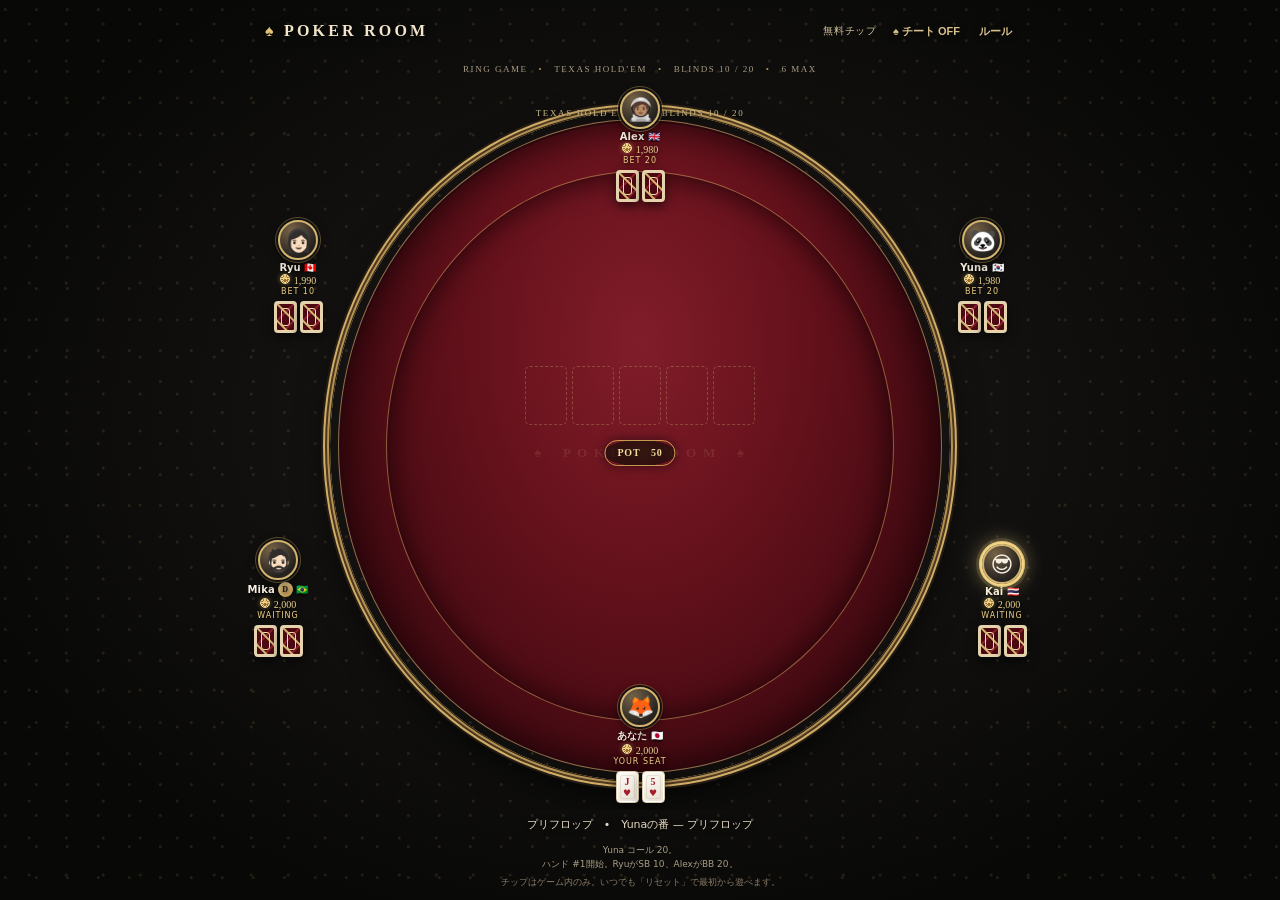
==== poker/index.html @ 641e1cc9 "Fit poker table to both orientations and add fold skip" ====
<!doctype html>
<html lang="ja"><head><meta charset="utf-8"><meta name="viewport" content="width=device-width,initial-scale=1,viewport-fit=cover"><meta name="theme-color" content="#071b14"><title>POKER ROOM — テキサスホールデム</title>
<style> 
:root{color-scheme:dark;--ink:#f5eee3;--muted:#b6a88e;--gold:#d5b46e;--goldlight:#f4dda2;--dark:#080706;--felt:#5c0d17}*{box-sizing:border-box}html,body{margin:0;min-height:100%;background:#090807;color:var(--ink);font-family:system-ui,-apple-system,"Hiragino Kaku Gothic ProN",Meiryo,sans-serif}body{height:100vh;height:100dvh;min-height:0;background:radial-gradient(ellipse at 50% 47%,#211b18 0%,#11100f 43%,#080807 78%);overflow:hidden}body:before{content:"";position:fixed;inset:0;pointer-events:none;opacity:.14;background:radial-gradient(circle at 17% 31%,#c4a568 0 1px,transparent 2px),radial-gradient(circle at 79% 65%,#c4a568 0 1px,transparent 2px),repeating-linear-gradient(135deg,transparent 0 79px,#fff1 80px,transparent 81px 160px);background-size:31px 31px,37px 37px,auto}.app{position:relative;width:100%;max-width:none;height:100vh;height:100dvh;min-height:0;overflow:hidden;margin:0;padding:calc(8px + env(safe-area-inset-top)) 10px calc(8px + env(safe-area-inset-bottom));display:flex;flex-direction:column}.top{height:46px;flex:0 0 46px;display:flex;align-items:center;justify-content:space-between;gap:8px;margin:0 auto 3px;width:min(100%,760px);padding:0 5px}.brand{font:700 16px Georgia,"Times New Roman",serif;letter-spacing:.2em;color:#f1e4c8;text-shadow:0 2px 10px #000}.brand span{color:#e3c477}.top-right{display:flex;align-items:center;gap:13px}.pill{color:#d6c69f;font-size:10px;letter-spacing:.08em;white-space:nowrap}.quiet,.cheat-btn{border:0;background:none;color:#d9c18b;padding:7px 3px;font-size:11px;font-weight:750;cursor:pointer;white-space:nowrap;text-shadow:0 1px 6px #000}.quiet:active,.cheat-btn:active{color:#fff1c8}.lobby{width:min(100%,700px);margin:0 auto 2px;height:23px;display:flex;justify-content:center;align-items:center;gap:11px;white-space:nowrap;color:#a99c82;font:9px Georgia,serif;letter-spacing:.17em}.lobby span+span:before{content:"•";color:#b18d51;margin-right:11px}.table-wrap{position:relative;isolation:isolate;width:min(100%,900px);height:auto;min-height:0;flex:1 1 auto;margin:0 auto;overflow:hidden;background:transparent;border:0;border-radius:0;box-shadow:none}.table-wrap:before,.table-wrap:after{display:none}.felt{position:absolute;z-index:0;left:13%;right:13%;top:4%;bottom:5%;border-radius:50%;background:radial-gradient(ellipse at 50% 34%,#811d2a 0%,#64111b 39%,#470b13 70%,#33070d 100%);border:8px solid transparent;background-clip:padding-box;box-shadow:inset 0 0 0 1px #dfbf7d90,inset 0 0 0 3px #28080c,inset 0 0 44px #140205,0 0 0 1px #271e15,0 0 0 3px #b49254,0 0 0 5px #4d3820,0 0 0 7px #d0ad67,0 0 0 9px #251c13,0 13px 35px #000c}.felt:before{content:"";position:absolute;inset:8%;border-radius:50%;border:1px solid #dfbd6d75;box-shadow:inset 0 0 30px #200308}.felt:after{content:"♠　 P O K E R　R O O M　 ♠";position:absolute;left:50%;top:51%;transform:translate(-50%,-50%);font:700 13px Georgia,serif;letter-spacing:.14em;color:#f0d8971c;white-space:nowrap}.table-label{position:absolute;z-index:1;top:3.4%;left:50%;transform:translateX(-50%);color:#cbb988;font:9px Georgia,serif;letter-spacing:.18em;white-space:nowrap;text-shadow:0 1px 5px #000}.pot{position:absolute;z-index:2;top:51%;left:50%;transform:translate(-50%,-50%);padding:5px 12px;color:#f4da9b;font:700 10px Georgia,serif;letter-spacing:.08em;text-shadow:0 2px 8px #000;background:radial-gradient(ellipse,#291b0dce,#120c08a8 75%,transparent 76%);border:1px solid #c49b4d;border-radius:99px;box-shadow:0 0 12px #0008}.community{position:absolute;z-index:2;top:39%;left:50%;transform:translateX(-50%);display:flex;gap:5px}.card{position:relative;width:42px;height:59px;border-radius:5px;background:linear-gradient(145deg,#fffdf8,#e5ddcf);color:#171513;display:grid;place-content:center;text-align:center;box-shadow:0 4px 11px #0009,inset 0 0 0 1px #fff;font-weight:800;line-height:1;border:1px solid #d7c8a8}.card:after{content:"";position:absolute;inset:3px;border:1px solid #b8ab8a48;border-radius:3px;pointer-events:none}.card .rank{font:800 19px Georgia,serif}.card .suit{font-size:17px;margin-top:2px}.card.red{color:#a31d2c}.card.back{background-color:#640b16;background-image:repeating-linear-gradient(45deg,transparent 0 5px,#d3b66f 6px,#d3b66f 7px,transparent 8px 12px),repeating-linear-gradient(-45deg,#4c0911 0 5px,#8e1d2c 6px,#8e1d2c 7px,#4c0911 8px 12px);border:3px solid #e5d3ad;box-shadow:0 4px 11px #0009}.card.back:after{inset:4px;border-color:#f2dda4}.card.empty{background:#fff0;border:1px dashed #dfc48046;box-shadow:none}.card.empty:after{display:none}.card.future{opacity:.68;filter:saturate(.72);outline:1px dashed #efd48c;outline-offset:1px}.river-preview{position:absolute;z-index:4;top:61%;left:50%;transform:translateX(-50%);max-width:90%;color:#f3d994;font-size:10px;font-weight:800;white-space:nowrap;text-shadow:0 2px 8px #000,0 0 12px #000}.river-preview.hidden{display:none!important}.seats{position:absolute;z-index:3;inset:0;pointer-events:none}.seat{position:absolute;width:116px;min-height:0;padding:0;text-align:center;background:none;border:0;border-radius:0;box-shadow:none;transition:filter .2s;pointer-events:auto}.seat.folded{opacity:.38;filter:grayscale(1)}.seat.winner .avatar{box-shadow:0 0 0 3px #f5d989,0 0 25px #f5d989b5}.player-head{display:flex;flex-direction:column;align-items:center;gap:2px;min-width:0}.avatar{position:relative;flex:0 0 40px;width:40px;height:40px;border-radius:50%;display:grid;place-items:center;border:2px solid #d2b46f;background:radial-gradient(circle at 31% 23%,#766247,#24211e 72%);font-size:22px;box-shadow:0 0 0 2px #111,0 3px 11px #000b;transition:box-shadow .2s}.avatar:after{content:"";position:absolute;inset:-5px;border-radius:50%;border:1px solid #cfaa5b66}.seat.turn .avatar{box-shadow:0 0 0 3px #f1d489,0 0 0 6px #f1d48926,0 0 22px #f1d489a3;animation:glow 1.3s ease-in-out infinite alternate}@keyframes glow{to{filter:brightness(1.23)}}.player-meta{min-width:0;max-width:100%}.seat .name{font-size:10px;font-weight:800;white-space:nowrap;overflow:hidden;text-overflow:ellipsis;color:#f6efdf;text-shadow:0 1px 5px #000;letter-spacing:.01em}.flag{font-size:10px}.seat .stack{font:10px Georgia,serif;color:#ecd391;margin-top:1px;white-space:nowrap;text-shadow:0 1px 5px #000}.stack:before{content:"";display:inline-block;width:8px;height:8px;margin-right:4px;border-radius:50%;vertical-align:0;background:repeating-conic-gradient(#ecd287 0 18deg,#9c6c31 19deg 34deg);border:1px solid #f4df9d;box-shadow:0 0 5px #e3bf6b70}.dealer{display:inline-grid;place-items:center;background:linear-gradient(145deg,#f5dc9e,#b78d44);color:#24190b;border-radius:50%;font:900 8px Georgia,serif;width:15px;height:15px;margin-left:3px;vertical-align:1px;box-shadow:0 1px 4px #000}.seat .state{font-size:8px;color:#edce84;min-height:11px;margin-top:1px;text-align:center;text-shadow:0 1px 5px #000;letter-spacing:.12em}.hole{display:flex;justify-content:center;gap:3px;margin-top:3px}.hole .card{width:23px;height:32px;border-radius:4px}.hole .rank{font-size:10px!important}.hole .suit{font-size:9px!important}.seat[data-seat="0"]{left:50%;bottom:1%;transform:translateX(-50%);width:140px}.seat[data-seat="1"]{left:2%;bottom:19%}.seat[data-seat="2"]{left:2%;top:18%}.seat[data-seat="3"]{left:50%;top:1%;transform:translateX(-50%)}.seat[data-seat="4"]{right:2%;top:18%}.seat[data-seat="5"]{right:2%;bottom:19%}.controls{width:min(100%,620px);flex:0 0 auto;margin:3px auto 0;padding:4px 5px 0;display:flex;flex-direction:column;gap:7px;align-items:stretch;background:transparent;border:0;border-radius:0;box-shadow:none}.status{font-size:11px;color:#e7dbc3;text-align:center;min-height:17px;text-shadow:0 1px 6px #000}.control-actions{display:flex;flex-wrap:nowrap;gap:9px;justify-content:center}.action{border:0;border-radius:999px;padding:11px 16px;font-weight:850;cursor:pointer;min-width:86px;box-shadow:0 4px 12px #0008,inset 0 1px #fff4;transition:filter .15s,transform .15s}.action:hover:not(:disabled){filter:brightness(1.15);transform:translateY(-1px)}.action:disabled{opacity:.4;cursor:default}.fold{background:linear-gradient(#983e42,#5d1e25);color:#fff0e4}.check{background:linear-gradient(#555853,#292c29);color:#f5eee0}.call{background:linear-gradient(#38866c,#15533f);color:#f2f1db}.raise,.next{background:linear-gradient(#f0d28a,#b58a44);color:#21170a}.betrow{display:flex;align-items:center;gap:10px;color:#cabb9f;font-size:10px}.betrow input{flex:1;accent-color:#d2ad68}.betrow strong{color:#f0d28d;min-width:55px;text-align:right}.log{flex:0 0 auto;margin:1px auto 0;width:min(100%,620px);max-height:44px;overflow:auto;padding:2px 10px;text-align:center;background:none;border:0;border-radius:0;font-size:9px;color:#aa9d85;line-height:1.5}.log div+div{border:0;padding:0;margin:0}.help{flex:0 0 auto;color:#8a7d68;font-size:9px;text-align:center;margin:3px 0}.overlay{position:fixed;inset:0;background:#000c;display:none;align-items:center;justify-content:center;padding:20px;z-index:10}.modal{max-width:430px;width:100%;background:radial-gradient(ellipse at top,#33291d,#111211 80%);border:1px solid #967344;border-radius:20px;padding:20px;box-shadow:0 20px 70px #000}.modal h2{margin:0 0 8px;color:#f3d899;font:700 22px Georgia,serif}.modal p{color:#cbbba1;font-size:13px;line-height:1.7}.modal .actions{display:flex;justify-content:flex-end;gap:8px}.toast{color:#dfc786;font-size:10px;text-align:center}.hidden{display:none!important}@media(min-width:651px){.table-wrap{width:min(100%,1000px);height:auto;min-height:0}.felt{left:19%;right:19%;top:4%;bottom:4%}.seat[data-seat="1"]{left:8%;bottom:21%}.seat[data-seat="2"]{left:10%;top:19%}.seat[data-seat="4"]{right:10%;top:19%}.seat[data-seat="5"]{right:8%;bottom:21%}}@media(max-width:650px){.app{padding:calc(6px + env(safe-area-inset-top)) 5px calc(4px + env(safe-area-inset-bottom))}.top{height:39px;flex-basis:39px;margin-bottom:0;padding:0 4px}.brand{font-size:13px;letter-spacing:.13em}.top-right{gap:9px}.pill{font-size:9px;padding:0}.quiet,.cheat-btn{padding:6px 0;font-size:9px}.lobby{height:19px;margin-bottom:0;font-size:8px;gap:6px;letter-spacing:.12em}.lobby span+span:before{margin-right:6px}.table-wrap{height:auto;min-height:0;width:100%}.felt{left:14%;right:14%;top:3%;bottom:3%;border-width:8px}.felt:after{font-size:10px;letter-spacing:.1em}.table-label{top:2.8%;font-size:8px}.community{top:39%;gap:3px}.card{width:36px;height:51px;border-radius:4px}.card .rank{font-size:16px}.card .suit{font-size:14px}.pot{top:51%;padding:4px 9px;font-size:9px}.river-preview{top:59%;max-width:94%;font-size:9px}.seat{width:89px}.avatar{width:34px;height:34px;flex-basis:34px;font-size:19px}.avatar:after{inset:-4px}.seat .name{font-size:8px}.seat .stack{font-size:9px}.seat .state{font-size:7px;min-height:9px}.hole{gap:2px;margin-top:2px}.hole .card{width:19px;height:27px}.hole .rank{font-size:9px!important}.hole .suit{font-size:8px!important}.seat[data-seat="0"]{width:125px;bottom:1%}.seat[data-seat="1"]{left:1%;bottom:19%}.seat[data-seat="2"]{left:1%;top:18%}.seat[data-seat="3"]{top:1%}.seat[data-seat="4"]{right:1%;top:18%}.seat[data-seat="5"]{right:1%;bottom:19%}.controls{width:100%;padding:2px 6px 0;gap:5px}.status{font-size:10px;min-height:15px}.control-actions{gap:7px}.action{min-width:0;flex:1;padding:10px 7px;font-size:10px}.betrow{font-size:9px}.log{max-height:34px;font-size:8px}.help{font-size:8px}}@media(orientation:landscape) and (max-height:500px){.app{padding:calc(3px + env(safe-area-inset-top)) 9px calc(3px + env(safe-area-inset-bottom))}.top{height:30px;flex-basis:30px;margin:0 auto}.brand{font-size:12px}.lobby{height:15px;flex:0 0 15px;font-size:7px;margin:0}.table-wrap{width:min(100%,1050px);min-height:0}.felt{left:12%;right:12%;top:9%;bottom:9%}.felt:after{font-size:11px}.table-label{top:1.7%;font-size:7px}.community{top:34%;gap:3px}.card{width:31px;height:44px}.card .rank{font-size:14px}.card .suit{font-size:12px}.pot{top:49%;font-size:8px;padding:3px 7px}.river-preview{top:64%;font-size:8px}.seat{width:74px}.player-head{gap:1px}.avatar{width:25px;height:25px;flex-basis:25px;font-size:14px}.avatar:after{inset:-3px}.seat .name{font-size:7px}.seat .stack{font-size:7px}.seat .state{font-size:6px;min-height:7px}.hole{gap:1px;margin-top:1px}.hole .card{width:15px;height:21px}.hole .rank{font-size:7px!important}.hole .suit{font-size:6px!important}.seat[data-seat="0"]{width:94px;bottom:0}.seat[data-seat="1"]{left:1%;bottom:10%}.seat[data-seat="2"]{left:13%;top:0}.seat[data-seat="3"]{top:0}.seat[data-seat="4"]{right:13%;top:0}.seat[data-seat="5"]{right:1%;bottom:10%}.controls{width:min(100%,730px);margin:0 auto;padding:1px 4px 0;gap:3px}.status{font-size:8px;min-height:10px}.control-actions{gap:5px}.action{padding:6px 14px;min-width:76px;font-size:9px}.betrow{font-size:8px}.log{max-height:21px;font-size:7px;line-height:1.15}.help{display:none}}</style></head>
<body><main class="app">
<header class="top"><div class="brand"><span>♠</span> POKER ROOM</div><div class="top-right"><span class="pill">無料チップ</span><button class="cheat-btn" id="cheatToggle">♠ チート OFF</button><button class="quiet" id="rulesBtn">ルール</button></div></header>
<div class="lobby"><span>RING GAME</span><span>TEXAS HOLD’EM</span><span>BLINDS 10 / 20</span><span>6 MAX</span></div>
<section class="table-wrap"><div class="felt"></div><div class="table-label">TEXAS HOLD'EM　 •　 BLINDS 10 / 20</div><div class="pot" id="pot">POT　0</div><div class="community" id="community"></div><div class="river-preview hidden" id="riverPreview"></div><div class="seats" id="seats"></div></section>
<section class="controls"><div><div class="status" id="status">ハンドを始める準備ができています。</div><div class="toast" id="hint"></div></div><div class="control-actions" id="actions"></div><div class="betrow" id="betrow"><label for="raiseRange">レイズ額</label><input id="raiseRange" type="range" min="40" max="500" step="10" value="60"><strong id="raiseAmount">60</strong></div></section>
<section class="log" id="log" aria-live="polite"></section><p class="help">チップはゲーム内のみ。いつでも「リセット」で最初から遊べます。</p>
</main>
<div class="overlay" id="overlay"><section class="modal"><h2>テキサスホールデム</h2><p>各プレイヤーに配られる2枚の手札と、全員が使える5枚のコミュニティカードを組み合わせ、最も強い5枚の役を作ります。プリフロップ・フロップ・ターン・リバーの順に進み、各ラウンドでフォールド、チェック、コール、レイズを選びます。役の強さはロイヤルフラッシュからハイカードまで。チップはゲーム内だけで、実際のお金は使いません。</p><div class="actions"><button class="action next" id="closeRules">閉じる</button></div></section></div>
<script>
const SUITS=['♠','♥','♦','♣'],RANKS=['','2','3','4','5','6','7','8','9','10','J','Q','K','A'];
const names=['あなた','Mika','Ryu','Alex','Yuna','Kai'];
const SMALL=10,BIG=20,START=2000;
let players=[],dealer=0,deck=[],board=[],pot=0,street='idle',currentBet=0,lastRaise=BIG,actor=-1,handNo=0,handOver=true,logs=[],timer=null;
const $=s=>document.querySelector(s);
let cheatMode=false,skipAvailable=false,fullBoard=[],riverResult='';
function newPlayer(i){return {i,name:names[i],stack:START,hole:[],folded:false,allIn:false,acted:false,street:0,committed:0,bet:0};}
function card(rank,suit){return {rank,suit}}
function ctext(c){return `${RANKS[c.rank]}${c.suit}`}
function makeCard(c,back=false,empty=false,future=false){const d=document.createElement('div');d.className='card'+(back?' back':'')+(empty?' empty':'')+(future?' future':'')+(!back&&!empty&&(c.suit==='♥'||c.suit==='♦')?' red':'');if(!back&&!empty)d.innerHTML=`<span class="rank">${RANKS[c.rank]}</span><span class="suit">${c.suit}</span>`;return d}
function shuffle(a){for(let i=a.length-1;i>0;i--){const j=Math.floor(Math.random()*(i+1));[a[i],a[j]]=[a[j],a[i]]}return a}
function log(s){logs.unshift(s);logs=logs.slice(0,8);$('#log').innerHTML=logs.map(x=>`<div>${x}</div>`).join('')}
function totalPot(){return players.reduce((n,p)=>n+p.committed,0)}
function nextSeat(from,predicate){for(let k=1;k<=players.length;k++){const i=(from+k)%players.length;if(predicate(players[i]))return i}return -1}
function commit(p,amount){const n=Math.max(0,Math.min(amount,p.stack));p.stack-=n;p.street+=n;p.committed+=n;p.bet=n;p.allIn=p.stack===0;pot=totalPot();return n}
function startHand(){clearTimeout(timer);if(!players.length)players=names.map((_,i)=>newPlayer(i));for(const p of players)if(p.stack<=0){p.stack=START;log(`${p.name}にプレイチップを補充しました。`)}handNo++;dealer=(dealer+1)%players.length;board=[];fullBoard=[];riverResult='';pot=0;street='preflop';handOver=false;skipAvailable=false;currentBet=BIG;lastRaise=BIG;deck=shuffle(SUITS.flatMap(s=>Array.from({length:13},(_,j)=>card(j+2,s))));players.forEach(p=>{p.hole=[deck.pop(),deck.pop()];p.folded=false;p.allIn=false;p.acted=false;p.street=0;p.committed=0;p.bet=0;p.winner=false});fullBoard=Array.from({length:5},()=>deck.pop());const sb=(dealer+1)%6,bb=(dealer+2)%6;commit(players[sb],SMALL);commit(players[bb],BIG);actor=nextSeat(bb,p=>!p.folded&&!p.allIn);log(`ハンド #${handNo}開始。${players[sb].name}がSB ${SMALL}、${players[bb].name}がBB ${BIG}。`);setStatus('プリフロップ');render();runBots()}
function setStatus(extra=''){const phase={preflop:'プリフロップ',flop:'フロップ',turn:'ターン',river:'リバー',showdown:'ショーダウン',idle:'待機'}[street]||street;$('#status').textContent=skipAvailable?'フォールドしました。次のハンドへ進めます。':handOver?extra||'次のハンドを始められます。':`${phase}　•　${actor===0?'あなたの番':players[actor]?.name+'の番'}${extra?' — '+extra:''}`;}
function live(){return players.filter(p=>!p.folded)}
function eligible(){return players.filter(p=>!p.folded&&!p.allIn)}
function needCall(p){return Math.max(0,currentBet-p.street)}
function canRaise(p){return !p.allIn&&p.stack>needCall(p)&&eligible().length>1}
function render(){pot=totalPot();$('#pot').textContent=`POT　${pot}`;const com=$('#community');com.innerHTML='';const visibleBoard=cheatMode?fullBoard:board;for(let i=0;i<5;i++)com.append(visibleBoard[i]?makeCard(visibleBoard[i],false,false,cheatMode&&i>=board.length):makeCard(null,false,true));const host=$('#seats');host.innerHTML='';players.forEach((p,i)=>{const el=document.createElement('div');el.className='seat'+(p.folded?' folded':'')+(actor===i&&!handOver?' turn':'')+(p.winner?' winner':'');el.dataset.seat=i;const avatars=['🦊','🧔🏻','👩🏻','🧑🏽‍🚀','🐼','😎'],flags=['🇯🇵','🇧🇷','🇨🇦','🇬🇧','🇰🇷','🇹🇭'];let name=p.name+(i===dealer?'<span class="dealer">D</span>':'');el.innerHTML=`<div class="player-head"><div class="avatar">${avatars[i]}</div><div class="player-meta"><div class="name">${name} <span class="flag">${flags[i]}</span></div><div class="stack">${p.stack.toLocaleString()}</div></div></div><div class="state">${p.folded?'FOLD':p.allIn?'ALL-IN':p.bet?`BET ${p.bet}`:p.i===0?'YOUR SEAT':'WAITING'}</div><div class="hole"></div>`;const h=el.querySelector('.hole');if(i===0||handOver||cheatMode){p.hole.forEach(c=>h.append(makeCard(c)))}else if(!p.folded){h.append(makeCard(null,true),makeCard(null,true))}host.append(el)});renderControls();renderCheatPreview();$('#cheatToggle').textContent=cheatMode?'♠ チート ON':'♠ チート OFF';$('#hint').textContent=handOver?'':actor===0?`コール額 ${needCall(players[0])} • ポット ${pot}`:''}
function renderControls(){const root=$('#actions');root.innerHTML='';$('#betrow').classList.toggle('hidden',handOver||skipAvailable||actor!==0||!canRaise(players[0]));if(skipAvailable){button(root,'次のハンドへ','next',startHand);return}if(handOver){button(root,'次のハンド','next',startHand);button(root,'リセット','quiet',resetGame);return}if(actor!==0)return;const p=players[0],call=needCall(p);button(root,'フォールド','fold',()=>act(0,'fold'));if(call===0)button(root,'チェック','check',()=>act(0,'call'));else button(root,`コール ${Math.min(call,p.stack)}`,'call',()=>act(0,'call'));if(canRaise(p)){syncRaise();button(root,`${currentBet===0?'ベット':'レイズ'} ${raiseTo()}`,'raise',()=>act(0,'raise',raiseTo()))}}
function button(root,text,cls,fn){const b=document.createElement('button');b.className='action '+cls;b.textContent=text;b.onclick=fn;root.append(b)}
function raiseTo(){return Number($('#raiseRange').value)}
function syncRaise(){const p=players[0],min=currentBet+lastRaise,max=p.street+p.stack;const r=$('#raiseRange');r.min=Math.min(min,max);r.max=Math.max(min,max);r.step=10;let v=Number(r.value);if(v<Number(r.min)||v>Number(r.max))v=Math.min(max,Math.max(Number(r.min),min));r.value=v;$('#raiseAmount').textContent=v;const b=$('#actions').querySelector('.raise');if(b)b.textContent=`${currentBet===0?'ベット':'レイズ'} ${v}`}
$('#raiseRange').addEventListener('input',()=>{syncRaise();const b=$('#actions').querySelector('.raise');if(b)b.textContent=`${currentBet===0?'ベット':'レイズ'} ${raiseTo()}`});
function act(i,type,to=0){if(handOver||actor!==i)return;const p=players[i];if(type==='fold'){p.folded=true;p.acted=true;log(`${p.name} フォールド。`);if(i===0&&live().length>1){skipAvailable=true;actor=-1;setStatus();render();return}}else if(type==='call'){const amount=commit(p,needCall(p));p.acted=true;log(amount?`${p.name} コール ${amount}。`:`${p.name} チェック。`)}else if(type==='raise'){const target=Math.max(currentBet+lastRaise,Math.min(to,p.street+p.stack));const amount=commit(p,target-p.street);const newBet=p.street;if(newBet>currentBet){lastRaise=newBet-currentBet;currentBet=newBet;players.forEach(q=>{if(q!==p&&!q.folded&&!q.allIn)q.acted=false})}p.acted=true;log(`${p.name} ${currentBet===amount?'ベット':'レイズ'} ${newBet}。`)}if(live().length===1){awardFold();return}if(roundComplete()){advanceStreet();return}actor=nextSeat(i,q=>!q.folded&&!q.allIn&&(!q.acted||q.street<currentBet));render();runBots()}
function roundComplete(){const e=eligible();return e.length===0||e.every(p=>p.acted&&p.street===currentBet)}
function advanceStreet(){if(live().length===1){awardFold();return}if(eligible().length<=1){runout();return}players.forEach(p=>{p.street=0;p.bet=0;p.acted=p.folded||p.allIn});currentBet=0;lastRaise=BIG;if(street==='preflop'){board.push(...fullBoard.slice(0,3));street='flop'}else if(street==='flop'){board.push(fullBoard[3]);street='turn'}else if(street==='turn'){board.push(fullBoard[4]);street='river'}else{showdown();return}actor=nextSeat(dealer,p=>!p.folded&&!p.allIn);log(`${{flop:'フロップ',turn:'ターン',river:'リバー'}[street]}。`);render();runBots()}
function runout(){while(board.length<5){if(board.length===0){board.push(...fullBoard.slice(0,3));street='flop'}else if(board.length<5){board.push(fullBoard[board.length]);street=board.length===4?'turn':'river'}}showdown()}
function runBots(){clearTimeout(timer);if(handOver||skipAvailable)return;if(actor===0){render();return}timer=setTimeout(()=>{if(handOver||actor===0)return;const p=players[actor],call=needCall(p);if(call===0){const strength=botStrength(p);if(strength>0.75&&Math.random()<0.34&&canRaise(p)){const target=Math.min(p.street+p.stack,currentBet+Math.max(lastRaise,Math.round(pot*.45/10)*10));act(p.i,'raise',target)}else act(p.i,'call')}else{const strength=botStrength(p),price=call/Math.max(1,pot+call);if(call<=BIG*2||strength>Math.min(.8,.35+price*1.1)||p.stack<=call)act(p.i,'call');else if(Math.random()<.12)act(p.i,'call');else act(p.i,'fold')}},450+Math.random()*550)}
function botStrength(p){if(board.length>=3){const e=evalBest([...p.hole,...board]);return Math.min(.98,.25+e.cat*.085+Math.random()*.24)}const a=p.hole[0].rank,b=p.hole[1].rank,hi=Math.max(a,b),lo=Math.min(a,b),su=p.hole[0].suit===p.hole[1].suit;return Math.min(.9,(hi-2)*.045+(lo-2)*.02+(a===b?.32:0)+(su?.08:0)+(hi-lo<=2?.06:0)+Math.random()*.22)}
function awardFold(){const winner=live()[0];winner.stack+=totalPot();winner.winner=true;riverResult=`決着：${winner.name}（フォールド勝ち）`;log(`${winner.name} が ${totalPot()} チップ獲得（全員フォールド）。`);finish(`${winner.name} がポットを獲得。`)}
function evalFive(cards){const vals=cards.map(c=>c.rank).sort((a,b)=>b-a),counts={};vals.forEach(v=>counts[v]=(counts[v]||0)+1);const groups=Object.entries(counts).map(([r,n])=>[Number(r),n]).sort((a,b)=>b[1]-a[1]||b[0]-a[0]);const flush=cards.every(c=>c.suit===cards[0].suit);const uniq=[...new Set(vals)];let straight=0;if(uniq.length===5){if(uniq[0]-uniq[4]===4)straight=uniq[0];else if(uniq.join(',')==='14,5,4,3,2')straight=5}if(flush&&straight)return [8,straight];if(groups[0][1]===4)return [7,groups[0][0],groups[1][0]];if(groups[0][1]===3&&groups[1][1]===2)return [6,groups[0][0],groups[1][0]];if(flush)return [5,...vals];if(straight)return [4,straight];if(groups[0][1]===3)return [3,groups[0][0],...groups.slice(1).map(x=>x[0])];if(groups[0][1]===2&&groups[1][1]===2)return [2,Math.max(groups[0][0],groups[1][0]),Math.min(groups[0][0],groups[1][0]),groups[2][0]];if(groups[0][1]===2)return [1,groups[0][0],...groups.slice(1).map(x=>x[0]).sort((a,b)=>b-a)];return [0,...vals]}
function cmp(a,b){for(let i=0;i<Math.max(a.length,b.length);i++){const d=(a[i]||0)-(b[i]||0);if(d)return d}return 0}
function evalBest(cards){let best=null;for(let a=0;a<cards.length-4;a++)for(let b=a+1;b<cards.length-3;b++)for(let c=b+1;c<cards.length-2;c++)for(let d=c+1;d<cards.length-1;d++)for(let e=d+1;e<cards.length;e++){const s=evalFive([cards[a],cards[b],cards[c],cards[d],cards[e]]);if(!best||cmp(s,best)>0)best=s}return {score:best,cat:best?.[0]||0}}
const handNames=['ハイカード','ワンペア','ツーペア','スリーカード','ストレート','フラッシュ','フルハウス','フォーカード','ストレートフラッシュ'];
function distribute(amount,winners){const share=Math.floor(amount/winners.length),rem=amount%winners.length;winners.forEach((p,i)=>p.stack+=share+(i<rem?1:0))}
function showdown(){street='showdown';const contenders=live();const levels=[...new Set(players.map(p=>p.committed).filter(x=>x>0))].sort((a,b)=>a-b);let prev=0,result=[];for(const level of levels){const contributors=players.filter(p=>p.committed>=level),potPart=(level-prev)*contributors.length;prev=level;const eligibleW=contenders.filter(p=>p.committed>=level);if(!eligibleW.length)continue;const ranked=eligibleW.map(p=>({p,e:evalBest([...p.hole,...board])})).sort((a,b)=>cmp(b.e.score,a.e.score));const winners=ranked.filter(x=>cmp(x.e.score,ranked[0].e.score)===0).map(x=>x.p);distribute(potPart,winners);winners.forEach(p=>p.winner=true);if(!riverResult)riverResult=`勝者 ${winners.map(p=>p.name).join(' / ')}｜${handNames[ranked[0].e.cat]}`;result.push(`${winners.map(p=>p.name).join(' / ')} ${potPart}（${handNames[ranked[0].e.cat]}）`)}log(`ショーダウン：${result.join('、')}`);finish(result.join('　•　'))}
function finish(message){handOver=true;actor=-1;players.forEach(p=>{p.street=0;p.bet=0;p.committed=0});pot=0;setStatus(message);render()}
function resetGame(){clearTimeout(timer);players=names.map((_,i)=>newPlayer(i));dealer=0;handNo=0;board=[];pot=0;street='idle';actor=-1;handOver=true;logs=[];$('#log').innerHTML='';setStatus('ハンドを始める準備ができています。');startHand()}
function renderCheatPreview(){const el=$('#riverPreview');el.classList.toggle('hidden',!cheatMode);if(!cheatMode)return;if(handOver&&riverResult){el.textContent=`リバー結果　${riverResult}`;return}const active=live();if(!active.length||fullBoard.length!==5){el.textContent='';return}const ranked=active.map(p=>({p,e:evalBest([...p.hole,...fullBoard])})).sort((a,b)=>cmp(b.e.score,a.e.score));const top=ranked.filter(x=>cmp(x.e.score,ranked[0].e.score)===0);el.textContent=`リバー予測　${top.map(x=>x.p.name).join(' / ')}｜${handNames[ranked[0].e.cat]}`}
$('#cheatToggle').onclick=()=>{cheatMode=!cheatMode;render()};
$('#rulesBtn').onclick=()=>$('#overlay').style.display='flex';$('#closeRules').onclick=()=>$('#overlay').style.display='none';$('#overlay').onclick=e=>{if(e.target.id==='overlay')$('#overlay').style.display='none'};
resetGame();
</script></body></html>
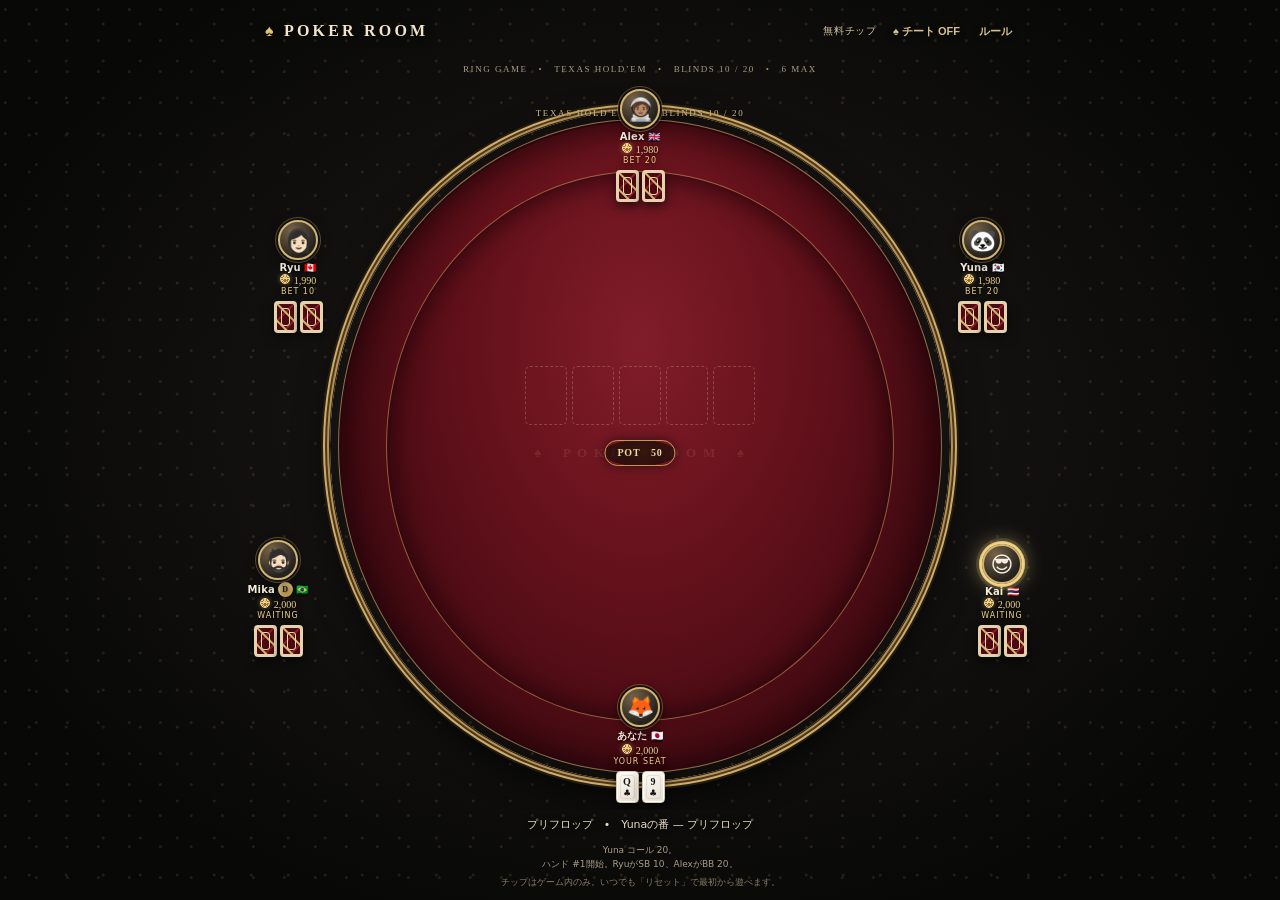
==== commit c56e9843: "Add watch or skip choice after folding" ====
--- a/poker/index.html
+++ b/poker/index.html
@@ -1,7 +1,7 @@
 <!doctype html>
 <html lang="ja"><head><meta charset="utf-8"><meta name="viewport" content="width=device-width,initial-scale=1,viewport-fit=cover"><meta name="theme-color" content="#071b14"><title>POKER ROOM — テキサスホールデム</title>
 <style> 
-:root{color-scheme:dark;--ink:#f5eee3;--muted:#b6a88e;--gold:#d5b46e;--goldlight:#f4dda2;--dark:#080706;--felt:#5c0d17}*{box-sizing:border-box}html,body{margin:0;min-height:100%;background:#090807;color:var(--ink);font-family:system-ui,-apple-system,"Hiragino Kaku Gothic ProN",Meiryo,sans-serif}body{height:100vh;height:100dvh;min-height:0;background:radial-gradient(ellipse at 50% 47%,#211b18 0%,#11100f 43%,#080807 78%);overflow:hidden}body:before{content:"";position:fixed;inset:0;pointer-events:none;opacity:.14;background:radial-gradient(circle at 17% 31%,#c4a568 0 1px,transparent 2px),radial-gradient(circle at 79% 65%,#c4a568 0 1px,transparent 2px),repeating-linear-gradient(135deg,transparent 0 79px,#fff1 80px,transparent 81px 160px);background-size:31px 31px,37px 37px,auto}.app{position:relative;width:100%;max-width:none;height:100vh;height:100dvh;min-height:0;overflow:hidden;margin:0;padding:calc(8px + env(safe-area-inset-top)) 10px calc(8px + env(safe-area-inset-bottom));display:flex;flex-direction:column}.top{height:46px;flex:0 0 46px;display:flex;align-items:center;justify-content:space-between;gap:8px;margin:0 auto 3px;width:min(100%,760px);padding:0 5px}.brand{font:700 16px Georgia,"Times New Roman",serif;letter-spacing:.2em;color:#f1e4c8;text-shadow:0 2px 10px #000}.brand span{color:#e3c477}.top-right{display:flex;align-items:center;gap:13px}.pill{color:#d6c69f;font-size:10px;letter-spacing:.08em;white-space:nowrap}.quiet,.cheat-btn{border:0;background:none;color:#d9c18b;padding:7px 3px;font-size:11px;font-weight:750;cursor:pointer;white-space:nowrap;text-shadow:0 1px 6px #000}.quiet:active,.cheat-btn:active{color:#fff1c8}.lobby{width:min(100%,700px);margin:0 auto 2px;height:23px;display:flex;justify-content:center;align-items:center;gap:11px;white-space:nowrap;color:#a99c82;font:9px Georgia,serif;letter-spacing:.17em}.lobby span+span:before{content:"•";color:#b18d51;margin-right:11px}.table-wrap{position:relative;isolation:isolate;width:min(100%,900px);height:auto;min-height:0;flex:1 1 auto;margin:0 auto;overflow:hidden;background:transparent;border:0;border-radius:0;box-shadow:none}.table-wrap:before,.table-wrap:after{display:none}.felt{position:absolute;z-index:0;left:13%;right:13%;top:4%;bottom:5%;border-radius:50%;background:radial-gradient(ellipse at 50% 34%,#811d2a 0%,#64111b 39%,#470b13 70%,#33070d 100%);border:8px solid transparent;background-clip:padding-box;box-shadow:inset 0 0 0 1px #dfbf7d90,inset 0 0 0 3px #28080c,inset 0 0 44px #140205,0 0 0 1px #271e15,0 0 0 3px #b49254,0 0 0 5px #4d3820,0 0 0 7px #d0ad67,0 0 0 9px #251c13,0 13px 35px #000c}.felt:before{content:"";position:absolute;inset:8%;border-radius:50%;border:1px solid #dfbd6d75;box-shadow:inset 0 0 30px #200308}.felt:after{content:"♠　 P O K E R　R O O M　 ♠";position:absolute;left:50%;top:51%;transform:translate(-50%,-50%);font:700 13px Georgia,serif;letter-spacing:.14em;color:#f0d8971c;white-space:nowrap}.table-label{position:absolute;z-index:1;top:3.4%;left:50%;transform:translateX(-50%);color:#cbb988;font:9px Georgia,serif;letter-spacing:.18em;white-space:nowrap;text-shadow:0 1px 5px #000}.pot{position:absolute;z-index:2;top:51%;left:50%;transform:translate(-50%,-50%);padding:5px 12px;color:#f4da9b;font:700 10px Georgia,serif;letter-spacing:.08em;text-shadow:0 2px 8px #000;background:radial-gradient(ellipse,#291b0dce,#120c08a8 75%,transparent 76%);border:1px solid #c49b4d;border-radius:99px;box-shadow:0 0 12px #0008}.community{position:absolute;z-index:2;top:39%;left:50%;transform:translateX(-50%);display:flex;gap:5px}.card{position:relative;width:42px;height:59px;border-radius:5px;background:linear-gradient(145deg,#fffdf8,#e5ddcf);color:#171513;display:grid;place-content:center;text-align:center;box-shadow:0 4px 11px #0009,inset 0 0 0 1px #fff;font-weight:800;line-height:1;border:1px solid #d7c8a8}.card:after{content:"";position:absolute;inset:3px;border:1px solid #b8ab8a48;border-radius:3px;pointer-events:none}.card .rank{font:800 19px Georgia,serif}.card .suit{font-size:17px;margin-top:2px}.card.red{color:#a31d2c}.card.back{background-color:#640b16;background-image:repeating-linear-gradient(45deg,transparent 0 5px,#d3b66f 6px,#d3b66f 7px,transparent 8px 12px),repeating-linear-gradient(-45deg,#4c0911 0 5px,#8e1d2c 6px,#8e1d2c 7px,#4c0911 8px 12px);border:3px solid #e5d3ad;box-shadow:0 4px 11px #0009}.card.back:after{inset:4px;border-color:#f2dda4}.card.empty{background:#fff0;border:1px dashed #dfc48046;box-shadow:none}.card.empty:after{display:none}.card.future{opacity:.68;filter:saturate(.72);outline:1px dashed #efd48c;outline-offset:1px}.river-preview{position:absolute;z-index:4;top:61%;left:50%;transform:translateX(-50%);max-width:90%;color:#f3d994;font-size:10px;font-weight:800;white-space:nowrap;text-shadow:0 2px 8px #000,0 0 12px #000}.river-preview.hidden{display:none!important}.seats{position:absolute;z-index:3;inset:0;pointer-events:none}.seat{position:absolute;width:116px;min-height:0;padding:0;text-align:center;background:none;border:0;border-radius:0;box-shadow:none;transition:filter .2s;pointer-events:auto}.seat.folded{opacity:.38;filter:grayscale(1)}.seat.winner .avatar{box-shadow:0 0 0 3px #f5d989,0 0 25px #f5d989b5}.player-head{display:flex;flex-direction:column;align-items:center;gap:2px;min-width:0}.avatar{position:relative;flex:0 0 40px;width:40px;height:40px;border-radius:50%;display:grid;place-items:center;border:2px solid #d2b46f;background:radial-gradient(circle at 31% 23%,#766247,#24211e 72%);font-size:22px;box-shadow:0 0 0 2px #111,0 3px 11px #000b;transition:box-shadow .2s}.avatar:after{content:"";position:absolute;inset:-5px;border-radius:50%;border:1px solid #cfaa5b66}.seat.turn .avatar{box-shadow:0 0 0 3px #f1d489,0 0 0 6px #f1d48926,0 0 22px #f1d489a3;animation:glow 1.3s ease-in-out infinite alternate}@keyframes glow{to{filter:brightness(1.23)}}.player-meta{min-width:0;max-width:100%}.seat .name{font-size:10px;font-weight:800;white-space:nowrap;overflow:hidden;text-overflow:ellipsis;color:#f6efdf;text-shadow:0 1px 5px #000;letter-spacing:.01em}.flag{font-size:10px}.seat .stack{font:10px Georgia,serif;color:#ecd391;margin-top:1px;white-space:nowrap;text-shadow:0 1px 5px #000}.stack:before{content:"";display:inline-block;width:8px;height:8px;margin-right:4px;border-radius:50%;vertical-align:0;background:repeating-conic-gradient(#ecd287 0 18deg,#9c6c31 19deg 34deg);border:1px solid #f4df9d;box-shadow:0 0 5px #e3bf6b70}.dealer{display:inline-grid;place-items:center;background:linear-gradient(145deg,#f5dc9e,#b78d44);color:#24190b;border-radius:50%;font:900 8px Georgia,serif;width:15px;height:15px;margin-left:3px;vertical-align:1px;box-shadow:0 1px 4px #000}.seat .state{font-size:8px;color:#edce84;min-height:11px;margin-top:1px;text-align:center;text-shadow:0 1px 5px #000;letter-spacing:.12em}.hole{display:flex;justify-content:center;gap:3px;margin-top:3px}.hole .card{width:23px;height:32px;border-radius:4px}.hole .rank{font-size:10px!important}.hole .suit{font-size:9px!important}.seat[data-seat="0"]{left:50%;bottom:1%;transform:translateX(-50%);width:140px}.seat[data-seat="1"]{left:2%;bottom:19%}.seat[data-seat="2"]{left:2%;top:18%}.seat[data-seat="3"]{left:50%;top:1%;transform:translateX(-50%)}.seat[data-seat="4"]{right:2%;top:18%}.seat[data-seat="5"]{right:2%;bottom:19%}.controls{width:min(100%,620px);flex:0 0 auto;margin:3px auto 0;padding:4px 5px 0;display:flex;flex-direction:column;gap:7px;align-items:stretch;background:transparent;border:0;border-radius:0;box-shadow:none}.status{font-size:11px;color:#e7dbc3;text-align:center;min-height:17px;text-shadow:0 1px 6px #000}.control-actions{display:flex;flex-wrap:nowrap;gap:9px;justify-content:center}.action{border:0;border-radius:999px;padding:11px 16px;font-weight:850;cursor:pointer;min-width:86px;box-shadow:0 4px 12px #0008,inset 0 1px #fff4;transition:filter .15s,transform .15s}.action:hover:not(:disabled){filter:brightness(1.15);transform:translateY(-1px)}.action:disabled{opacity:.4;cursor:default}.fold{background:linear-gradient(#983e42,#5d1e25);color:#fff0e4}.check{background:linear-gradient(#555853,#292c29);color:#f5eee0}.call{background:linear-gradient(#38866c,#15533f);color:#f2f1db}.raise,.next{background:linear-gradient(#f0d28a,#b58a44);color:#21170a}.betrow{display:flex;align-items:center;gap:10px;color:#cabb9f;font-size:10px}.betrow input{flex:1;accent-color:#d2ad68}.betrow strong{color:#f0d28d;min-width:55px;text-align:right}.log{flex:0 0 auto;margin:1px auto 0;width:min(100%,620px);max-height:44px;overflow:auto;padding:2px 10px;text-align:center;background:none;border:0;border-radius:0;font-size:9px;color:#aa9d85;line-height:1.5}.log div+div{border:0;padding:0;margin:0}.help{flex:0 0 auto;color:#8a7d68;font-size:9px;text-align:center;margin:3px 0}.overlay{position:fixed;inset:0;background:#000c;display:none;align-items:center;justify-content:center;padding:20px;z-index:10}.modal{max-width:430px;width:100%;background:radial-gradient(ellipse at top,#33291d,#111211 80%);border:1px solid #967344;border-radius:20px;padding:20px;box-shadow:0 20px 70px #000}.modal h2{margin:0 0 8px;color:#f3d899;font:700 22px Georgia,serif}.modal p{color:#cbbba1;font-size:13px;line-height:1.7}.modal .actions{display:flex;justify-content:flex-end;gap:8px}.toast{color:#dfc786;font-size:10px;text-align:center}.hidden{display:none!important}@media(min-width:651px){.table-wrap{width:min(100%,1000px);height:auto;min-height:0}.felt{left:19%;right:19%;top:4%;bottom:4%}.seat[data-seat="1"]{left:8%;bottom:21%}.seat[data-seat="2"]{left:10%;top:19%}.seat[data-seat="4"]{right:10%;top:19%}.seat[data-seat="5"]{right:8%;bottom:21%}}@media(max-width:650px){.app{padding:calc(6px + env(safe-area-inset-top)) 5px calc(4px + env(safe-area-inset-bottom))}.top{height:39px;flex-basis:39px;margin-bottom:0;padding:0 4px}.brand{font-size:13px;letter-spacing:.13em}.top-right{gap:9px}.pill{font-size:9px;padding:0}.quiet,.cheat-btn{padding:6px 0;font-size:9px}.lobby{height:19px;margin-bottom:0;font-size:8px;gap:6px;letter-spacing:.12em}.lobby span+span:before{margin-right:6px}.table-wrap{height:auto;min-height:0;width:100%}.felt{left:14%;right:14%;top:3%;bottom:3%;border-width:8px}.felt:after{font-size:10px;letter-spacing:.1em}.table-label{top:2.8%;font-size:8px}.community{top:39%;gap:3px}.card{width:36px;height:51px;border-radius:4px}.card .rank{font-size:16px}.card .suit{font-size:14px}.pot{top:51%;padding:4px 9px;font-size:9px}.river-preview{top:59%;max-width:94%;font-size:9px}.seat{width:89px}.avatar{width:34px;height:34px;flex-basis:34px;font-size:19px}.avatar:after{inset:-4px}.seat .name{font-size:8px}.seat .stack{font-size:9px}.seat .state{font-size:7px;min-height:9px}.hole{gap:2px;margin-top:2px}.hole .card{width:19px;height:27px}.hole .rank{font-size:9px!important}.hole .suit{font-size:8px!important}.seat[data-seat="0"]{width:125px;bottom:1%}.seat[data-seat="1"]{left:1%;bottom:19%}.seat[data-seat="2"]{left:1%;top:18%}.seat[data-seat="3"]{top:1%}.seat[data-seat="4"]{right:1%;top:18%}.seat[data-seat="5"]{right:1%;bottom:19%}.controls{width:100%;padding:2px 6px 0;gap:5px}.status{font-size:10px;min-height:15px}.control-actions{gap:7px}.action{min-width:0;flex:1;padding:10px 7px;font-size:10px}.betrow{font-size:9px}.log{max-height:34px;font-size:8px}.help{font-size:8px}}@media(orientation:landscape) and (max-height:500px){.app{padding:calc(3px + env(safe-area-inset-top)) 9px calc(3px + env(safe-area-inset-bottom))}.top{height:30px;flex-basis:30px;margin:0 auto}.brand{font-size:12px}.lobby{height:15px;flex:0 0 15px;font-size:7px;margin:0}.table-wrap{width:min(100%,1050px);min-height:0}.felt{left:12%;right:12%;top:9%;bottom:9%}.felt:after{font-size:11px}.table-label{top:1.7%;font-size:7px}.community{top:34%;gap:3px}.card{width:31px;height:44px}.card .rank{font-size:14px}.card .suit{font-size:12px}.pot{top:49%;font-size:8px;padding:3px 7px}.river-preview{top:64%;font-size:8px}.seat{width:74px}.player-head{gap:1px}.avatar{width:25px;height:25px;flex-basis:25px;font-size:14px}.avatar:after{inset:-3px}.seat .name{font-size:7px}.seat .stack{font-size:7px}.seat .state{font-size:6px;min-height:7px}.hole{gap:1px;margin-top:1px}.hole .card{width:15px;height:21px}.hole .rank{font-size:7px!important}.hole .suit{font-size:6px!important}.seat[data-seat="0"]{width:94px;bottom:0}.seat[data-seat="1"]{left:1%;bottom:10%}.seat[data-seat="2"]{left:13%;top:0}.seat[data-seat="3"]{top:0}.seat[data-seat="4"]{right:13%;top:0}.seat[data-seat="5"]{right:1%;bottom:10%}.controls{width:min(100%,730px);margin:0 auto;padding:1px 4px 0;gap:3px}.status{font-size:8px;min-height:10px}.control-actions{gap:5px}.action{padding:6px 14px;min-width:76px;font-size:9px}.betrow{font-size:8px}.log{max-height:21px;font-size:7px;line-height:1.15}.help{display:none}}</style></head>
+:root{color-scheme:dark;--ink:#f5eee3;--muted:#b6a88e;--gold:#d5b46e;--goldlight:#f4dda2;--dark:#080706;--felt:#5c0d17}*{box-sizing:border-box}html,body{margin:0;min-height:100%;background:#090807;color:var(--ink);font-family:system-ui,-apple-system,"Hiragino Kaku Gothic ProN",Meiryo,sans-serif}body{height:100vh;height:100dvh;min-height:0;background:radial-gradient(ellipse at 50% 47%,#211b18 0%,#11100f 43%,#080807 78%);overflow:hidden}body:before{content:"";position:fixed;inset:0;pointer-events:none;opacity:.14;background:radial-gradient(circle at 17% 31%,#c4a568 0 1px,transparent 2px),radial-gradient(circle at 79% 65%,#c4a568 0 1px,transparent 2px),repeating-linear-gradient(135deg,transparent 0 79px,#fff1 80px,transparent 81px 160px);background-size:31px 31px,37px 37px,auto}.app{position:relative;width:100%;max-width:none;height:100vh;height:100dvh;min-height:0;overflow:hidden;margin:0;padding:calc(8px + env(safe-area-inset-top)) 10px calc(8px + env(safe-area-inset-bottom));display:flex;flex-direction:column}.top{height:46px;flex:0 0 46px;display:flex;align-items:center;justify-content:space-between;gap:8px;margin:0 auto 3px;width:min(100%,760px);padding:0 5px}.brand{font:700 16px Georgia,"Times New Roman",serif;letter-spacing:.2em;color:#f1e4c8;text-shadow:0 2px 10px #000}.brand span{color:#e3c477}.top-right{display:flex;align-items:center;gap:13px}.pill{color:#d6c69f;font-size:10px;letter-spacing:.08em;white-space:nowrap}.quiet,.cheat-btn{border:0;background:none;color:#d9c18b;padding:7px 3px;font-size:11px;font-weight:750;cursor:pointer;white-space:nowrap;text-shadow:0 1px 6px #000}.quiet:active,.cheat-btn:active{color:#fff1c8}.lobby{width:min(100%,700px);margin:0 auto 2px;height:23px;display:flex;justify-content:center;align-items:center;gap:11px;white-space:nowrap;color:#a99c82;font:9px Georgia,serif;letter-spacing:.17em}.lobby span+span:before{content:"•";color:#b18d51;margin-right:11px}.table-wrap{position:relative;isolation:isolate;width:min(100%,900px);height:auto;min-height:0;flex:1 1 auto;margin:0 auto;overflow:hidden;background:transparent;border:0;border-radius:0;box-shadow:none}.table-wrap:before,.table-wrap:after{display:none}.felt{position:absolute;z-index:0;left:13%;right:13%;top:4%;bottom:5%;border-radius:50%;background:radial-gradient(ellipse at 50% 34%,#811d2a 0%,#64111b 39%,#470b13 70%,#33070d 100%);border:8px solid transparent;background-clip:padding-box;box-shadow:inset 0 0 0 1px #dfbf7d90,inset 0 0 0 3px #28080c,inset 0 0 44px #140205,0 0 0 1px #271e15,0 0 0 3px #b49254,0 0 0 5px #4d3820,0 0 0 7px #d0ad67,0 0 0 9px #251c13,0 13px 35px #000c}.felt:before{content:"";position:absolute;inset:8%;border-radius:50%;border:1px solid #dfbd6d75;box-shadow:inset 0 0 30px #200308}.felt:after{content:"♠　 P O K E R　R O O M　 ♠";position:absolute;left:50%;top:51%;transform:translate(-50%,-50%);font:700 13px Georgia,serif;letter-spacing:.14em;color:#f0d8971c;white-space:nowrap}.table-label{position:absolute;z-index:1;top:3.4%;left:50%;transform:translateX(-50%);color:#cbb988;font:9px Georgia,serif;letter-spacing:.18em;white-space:nowrap;text-shadow:0 1px 5px #000}.pot{position:absolute;z-index:2;top:51%;left:50%;transform:translate(-50%,-50%);padding:5px 12px;color:#f4da9b;font:700 10px Georgia,serif;letter-spacing:.08em;text-shadow:0 2px 8px #000;background:radial-gradient(ellipse,#291b0dce,#120c08a8 75%,transparent 76%);border:1px solid #c49b4d;border-radius:99px;box-shadow:0 0 12px #0008}.community{position:absolute;z-index:2;top:39%;left:50%;transform:translateX(-50%);display:flex;gap:5px}.card{position:relative;width:42px;height:59px;border-radius:5px;background:linear-gradient(145deg,#fffdf8,#e5ddcf);color:#171513;display:grid;place-content:center;text-align:center;box-shadow:0 4px 11px #0009,inset 0 0 0 1px #fff;font-weight:800;line-height:1;border:1px solid #d7c8a8}.card:after{content:"";position:absolute;inset:3px;border:1px solid #b8ab8a48;border-radius:3px;pointer-events:none}.card .rank{font:800 19px Georgia,serif}.card .suit{font-size:17px;margin-top:2px}.card.red{color:#a31d2c}.card.back{background-color:#640b16;background-image:repeating-linear-gradient(45deg,transparent 0 5px,#d3b66f 6px,#d3b66f 7px,transparent 8px 12px),repeating-linear-gradient(-45deg,#4c0911 0 5px,#8e1d2c 6px,#8e1d2c 7px,#4c0911 8px 12px);border:3px solid #e5d3ad;box-shadow:0 4px 11px #0009}.card.back:after{inset:4px;border-color:#f2dda4}.card.empty{background:#fff0;border:1px dashed #dfc48046;box-shadow:none}.card.empty:after{display:none}.card.future{opacity:.68;filter:saturate(.72);outline:1px dashed #efd48c;outline-offset:1px}.river-preview{position:absolute;z-index:4;top:61%;left:50%;transform:translateX(-50%);max-width:90%;color:#f3d994;font-size:10px;font-weight:800;white-space:nowrap;text-shadow:0 2px 8px #000,0 0 12px #000}.river-preview.hidden{display:none!important}.seats{position:absolute;z-index:3;inset:0;pointer-events:none}.seat{position:absolute;width:116px;min-height:0;padding:0;text-align:center;background:none;border:0;border-radius:0;box-shadow:none;transition:filter .2s;pointer-events:auto}.seat.folded{opacity:.38;filter:grayscale(1)}.seat.winner .avatar{box-shadow:0 0 0 3px #f5d989,0 0 25px #f5d989b5}.player-head{display:flex;flex-direction:column;align-items:center;gap:2px;min-width:0}.avatar{position:relative;flex:0 0 40px;width:40px;height:40px;border-radius:50%;display:grid;place-items:center;border:2px solid #d2b46f;background:radial-gradient(circle at 31% 23%,#766247,#24211e 72%);font-size:22px;box-shadow:0 0 0 2px #111,0 3px 11px #000b;transition:box-shadow .2s}.avatar:after{content:"";position:absolute;inset:-5px;border-radius:50%;border:1px solid #cfaa5b66}.seat.turn .avatar{box-shadow:0 0 0 3px #f1d489,0 0 0 6px #f1d48926,0 0 22px #f1d489a3;animation:glow 1.3s ease-in-out infinite alternate}@keyframes glow{to{filter:brightness(1.23)}}.player-meta{min-width:0;max-width:100%}.seat .name{font-size:10px;font-weight:800;white-space:nowrap;overflow:hidden;text-overflow:ellipsis;color:#f6efdf;text-shadow:0 1px 5px #000;letter-spacing:.01em}.flag{font-size:10px}.seat .stack{font:10px Georgia,serif;color:#ecd391;margin-top:1px;white-space:nowrap;text-shadow:0 1px 5px #000}.stack:before{content:"";display:inline-block;width:8px;height:8px;margin-right:4px;border-radius:50%;vertical-align:0;background:repeating-conic-gradient(#ecd287 0 18deg,#9c6c31 19deg 34deg);border:1px solid #f4df9d;box-shadow:0 0 5px #e3bf6b70}.dealer{display:inline-grid;place-items:center;background:linear-gradient(145deg,#f5dc9e,#b78d44);color:#24190b;border-radius:50%;font:900 8px Georgia,serif;width:15px;height:15px;margin-left:3px;vertical-align:1px;box-shadow:0 1px 4px #000}.seat .state{font-size:8px;color:#edce84;min-height:11px;margin-top:1px;text-align:center;text-shadow:0 1px 5px #000;letter-spacing:.12em}.hole{display:flex;justify-content:center;gap:3px;margin-top:3px}.hole .card{width:23px;height:32px;border-radius:4px}.hole .rank{font-size:10px!important}.hole .suit{font-size:9px!important}.seat[data-seat="0"]{left:50%;bottom:1%;transform:translateX(-50%);width:140px}.seat[data-seat="1"]{left:2%;bottom:19%}.seat[data-seat="2"]{left:2%;top:18%}.seat[data-seat="3"]{left:50%;top:1%;transform:translateX(-50%)}.seat[data-seat="4"]{right:2%;top:18%}.seat[data-seat="5"]{right:2%;bottom:19%}.controls{width:min(100%,620px);flex:0 0 auto;margin:3px auto 0;padding:4px 5px 0;display:flex;flex-direction:column;gap:7px;align-items:stretch;background:transparent;border:0;border-radius:0;box-shadow:none}.status{font-size:11px;color:#e7dbc3;text-align:center;min-height:17px;text-shadow:0 1px 6px #000}.control-actions{display:flex;flex-wrap:nowrap;gap:9px;justify-content:center}.action{border:0;border-radius:999px;padding:11px 16px;font-weight:850;cursor:pointer;min-width:86px;box-shadow:0 4px 12px #0008,inset 0 1px #fff4;transition:filter .15s,transform .15s}.action:hover:not(:disabled){filter:brightness(1.15);transform:translateY(-1px)}.action:disabled{opacity:.4;cursor:default}.fold{background:linear-gradient(#983e42,#5d1e25);color:#fff0e4}.watch{background:linear-gradient(#45423b,#222321);border:1px solid #aa905e;color:#f1dfb5}.check{background:linear-gradient(#555853,#292c29);color:#f5eee0}.call{background:linear-gradient(#38866c,#15533f);color:#f2f1db}.raise,.next{background:linear-gradient(#f0d28a,#b58a44);color:#21170a}.betrow{display:flex;align-items:center;gap:10px;color:#cabb9f;font-size:10px}.betrow input{flex:1;accent-color:#d2ad68}.betrow strong{color:#f0d28d;min-width:55px;text-align:right}.log{flex:0 0 auto;margin:1px auto 0;width:min(100%,620px);max-height:44px;overflow:auto;padding:2px 10px;text-align:center;background:none;border:0;border-radius:0;font-size:9px;color:#aa9d85;line-height:1.5}.log div+div{border:0;padding:0;margin:0}.help{flex:0 0 auto;color:#8a7d68;font-size:9px;text-align:center;margin:3px 0}.overlay{position:fixed;inset:0;background:#000c;display:none;align-items:center;justify-content:center;padding:20px;z-index:10}.modal{max-width:430px;width:100%;background:radial-gradient(ellipse at top,#33291d,#111211 80%);border:1px solid #967344;border-radius:20px;padding:20px;box-shadow:0 20px 70px #000}.modal h2{margin:0 0 8px;color:#f3d899;font:700 22px Georgia,serif}.modal p{color:#cbbba1;font-size:13px;line-height:1.7}.modal .actions{display:flex;justify-content:flex-end;gap:8px}.toast{color:#dfc786;font-size:10px;text-align:center}.hidden{display:none!important}@media(min-width:651px){.table-wrap{width:min(100%,1000px);height:auto;min-height:0}.felt{left:19%;right:19%;top:4%;bottom:4%}.seat[data-seat="1"]{left:8%;bottom:21%}.seat[data-seat="2"]{left:10%;top:19%}.seat[data-seat="4"]{right:10%;top:19%}.seat[data-seat="5"]{right:8%;bottom:21%}}@media(max-width:650px){.app{padding:calc(6px + env(safe-area-inset-top)) 5px calc(4px + env(safe-area-inset-bottom))}.top{height:39px;flex-basis:39px;margin-bottom:0;padding:0 4px}.brand{font-size:13px;letter-spacing:.13em}.top-right{gap:9px}.pill{font-size:9px;padding:0}.quiet,.cheat-btn{padding:6px 0;font-size:9px}.lobby{height:19px;margin-bottom:0;font-size:8px;gap:6px;letter-spacing:.12em}.lobby span+span:before{margin-right:6px}.table-wrap{height:auto;min-height:0;width:100%}.felt{left:14%;right:14%;top:3%;bottom:3%;border-width:8px}.felt:after{font-size:10px;letter-spacing:.1em}.table-label{top:2.8%;font-size:8px}.community{top:39%;gap:3px}.card{width:36px;height:51px;border-radius:4px}.card .rank{font-size:16px}.card .suit{font-size:14px}.pot{top:51%;padding:4px 9px;font-size:9px}.river-preview{top:59%;max-width:94%;font-size:9px}.seat{width:89px}.avatar{width:34px;height:34px;flex-basis:34px;font-size:19px}.avatar:after{inset:-4px}.seat .name{font-size:8px}.seat .stack{font-size:9px}.seat .state{font-size:7px;min-height:9px}.hole{gap:2px;margin-top:2px}.hole .card{width:19px;height:27px}.hole .rank{font-size:9px!important}.hole .suit{font-size:8px!important}.seat[data-seat="0"]{width:125px;bottom:1%}.seat[data-seat="1"]{left:1%;bottom:19%}.seat[data-seat="2"]{left:1%;top:18%}.seat[data-seat="3"]{top:1%}.seat[data-seat="4"]{right:1%;top:18%}.seat[data-seat="5"]{right:1%;bottom:19%}.controls{width:100%;padding:2px 6px 0;gap:5px}.status{font-size:10px;min-height:15px}.control-actions{gap:7px}.action{min-width:0;flex:1;padding:10px 7px;font-size:10px}.betrow{font-size:9px}.log{max-height:34px;font-size:8px}.help{font-size:8px}}@media(orientation:landscape) and (max-height:500px){.app{padding:calc(3px + env(safe-area-inset-top)) 9px calc(3px + env(safe-area-inset-bottom))}.top{height:30px;flex-basis:30px;margin:0 auto}.brand{font-size:12px}.lobby{height:15px;flex:0 0 15px;font-size:7px;margin:0}.table-wrap{width:min(100%,1050px);min-height:0}.felt{left:12%;right:12%;top:9%;bottom:9%}.felt:after{font-size:11px}.table-label{top:1.7%;font-size:7px}.community{top:34%;gap:3px}.card{width:31px;height:44px}.card .rank{font-size:14px}.card .suit{font-size:12px}.pot{top:49%;font-size:8px;padding:3px 7px}.river-preview{top:64%;font-size:8px}.seat{width:74px}.player-head{gap:1px}.avatar{width:25px;height:25px;flex-basis:25px;font-size:14px}.avatar:after{inset:-3px}.seat .name{font-size:7px}.seat .stack{font-size:7px}.seat .state{font-size:6px;min-height:7px}.hole{gap:1px;margin-top:1px}.hole .card{width:15px;height:21px}.hole .rank{font-size:7px!important}.hole .suit{font-size:6px!important}.seat[data-seat="0"]{width:94px;bottom:0}.seat[data-seat="1"]{left:1%;bottom:10%}.seat[data-seat="2"]{left:13%;top:0}.seat[data-seat="3"]{top:0}.seat[data-seat="4"]{right:13%;top:0}.seat[data-seat="5"]{right:1%;bottom:10%}.controls{width:min(100%,730px);margin:0 auto;padding:1px 4px 0;gap:3px}.status{font-size:8px;min-height:10px}.control-actions{gap:5px}.action{padding:6px 14px;min-width:76px;font-size:9px}.betrow{font-size:8px}.log{max-height:21px;font-size:7px;line-height:1.15}.help{display:none}}</style></head>
 <body><main class="app">
 <header class="top"><div class="brand"><span>♠</span> POKER ROOM</div><div class="top-right"><span class="pill">無料チップ</span><button class="cheat-btn" id="cheatToggle">♠ チート OFF</button><button class="quiet" id="rulesBtn">ルール</button></div></header>
 <div class="lobby"><span>RING GAME</span><span>TEXAS HOLD’EM</span><span>BLINDS 10 / 20</span><span>6 MAX</span></div>
@@ -27,21 +27,22 @@
 function nextSeat(from,predicate){for(let k=1;k<=players.length;k++){const i=(from+k)%players.length;if(predicate(players[i]))return i}return -1}
 function commit(p,amount){const n=Math.max(0,Math.min(amount,p.stack));p.stack-=n;p.street+=n;p.committed+=n;p.bet=n;p.allIn=p.stack===0;pot=totalPot();return n}
 function startHand(){clearTimeout(timer);if(!players.length)players=names.map((_,i)=>newPlayer(i));for(const p of players)if(p.stack<=0){p.stack=START;log(`${p.name}にプレイチップを補充しました。`)}handNo++;dealer=(dealer+1)%players.length;board=[];fullBoard=[];riverResult='';pot=0;street='preflop';handOver=false;skipAvailable=false;currentBet=BIG;lastRaise=BIG;deck=shuffle(SUITS.flatMap(s=>Array.from({length:13},(_,j)=>card(j+2,s))));players.forEach(p=>{p.hole=[deck.pop(),deck.pop()];p.folded=false;p.allIn=false;p.acted=false;p.street=0;p.committed=0;p.bet=0;p.winner=false});fullBoard=Array.from({length:5},()=>deck.pop());const sb=(dealer+1)%6,bb=(dealer+2)%6;commit(players[sb],SMALL);commit(players[bb],BIG);actor=nextSeat(bb,p=>!p.folded&&!p.allIn);log(`ハンド #${handNo}開始。${players[sb].name}がSB ${SMALL}、${players[bb].name}がBB ${BIG}。`);setStatus('プリフロップ');render();runBots()}
-function setStatus(extra=''){const phase={preflop:'プリフロップ',flop:'フロップ',turn:'ターン',river:'リバー',showdown:'ショーダウン',idle:'待機'}[street]||street;$('#status').textContent=skipAvailable?'フォールドしました。次のハンドへ進めます。':handOver?extra||'次のハンドを始められます。':`${phase}　•　${actor===0?'あなたの番':players[actor]?.name+'の番'}${extra?' — '+extra:''}`;}
+function setStatus(extra=''){const phase={preflop:'プリフロップ',flop:'フロップ',turn:'ターン',river:'リバー',showdown:'ショーダウン',idle:'待機'}[street]||street;$('#status').textContent=skipAvailable?'フォールドしました。CPU戦を観戦するか、次のハンドへ進めます。':handOver?extra||'次のハンドを始められます。':`${phase}　•　${actor===0?'あなたの番':players[actor]?.name+'の番'}${extra?' — '+extra:''}`;}
 function live(){return players.filter(p=>!p.folded)}
 function eligible(){return players.filter(p=>!p.folded&&!p.allIn)}
 function needCall(p){return Math.max(0,currentBet-p.street)}
 function canRaise(p){return !p.allIn&&p.stack>needCall(p)&&eligible().length>1}
 function render(){pot=totalPot();$('#pot').textContent=`POT　${pot}`;const com=$('#community');com.innerHTML='';const visibleBoard=cheatMode?fullBoard:board;for(let i=0;i<5;i++)com.append(visibleBoard[i]?makeCard(visibleBoard[i],false,false,cheatMode&&i>=board.length):makeCard(null,false,true));const host=$('#seats');host.innerHTML='';players.forEach((p,i)=>{const el=document.createElement('div');el.className='seat'+(p.folded?' folded':'')+(actor===i&&!handOver?' turn':'')+(p.winner?' winner':'');el.dataset.seat=i;const avatars=['🦊','🧔🏻','👩🏻','🧑🏽‍🚀','🐼','😎'],flags=['🇯🇵','🇧🇷','🇨🇦','🇬🇧','🇰🇷','🇹🇭'];let name=p.name+(i===dealer?'<span class="dealer">D</span>':'');el.innerHTML=`<div class="player-head"><div class="avatar">${avatars[i]}</div><div class="player-meta"><div class="name">${name} <span class="flag">${flags[i]}</span></div><div class="stack">${p.stack.toLocaleString()}</div></div></div><div class="state">${p.folded?'FOLD':p.allIn?'ALL-IN':p.bet?`BET ${p.bet}`:p.i===0?'YOUR SEAT':'WAITING'}</div><div class="hole"></div>`;const h=el.querySelector('.hole');if(i===0||handOver||cheatMode){p.hole.forEach(c=>h.append(makeCard(c)))}else if(!p.folded){h.append(makeCard(null,true),makeCard(null,true))}host.append(el)});renderControls();renderCheatPreview();$('#cheatToggle').textContent=cheatMode?'♠ チート ON':'♠ チート OFF';$('#hint').textContent=handOver?'':actor===0?`コール額 ${needCall(players[0])} • ポット ${pot}`:''}
-function renderControls(){const root=$('#actions');root.innerHTML='';$('#betrow').classList.toggle('hidden',handOver||skipAvailable||actor!==0||!canRaise(players[0]));if(skipAvailable){button(root,'次のハンドへ','next',startHand);return}if(handOver){button(root,'次のハンド','next',startHand);button(root,'リセット','quiet',resetGame);return}if(actor!==0)return;const p=players[0],call=needCall(p);button(root,'フォールド','fold',()=>act(0,'fold'));if(call===0)button(root,'チェック','check',()=>act(0,'call'));else button(root,`コール ${Math.min(call,p.stack)}`,'call',()=>act(0,'call'));if(canRaise(p)){syncRaise();button(root,`${currentBet===0?'ベット':'レイズ'} ${raiseTo()}`,'raise',()=>act(0,'raise',raiseTo()))}}
+function renderControls(){const root=$('#actions');root.innerHTML='';$('#betrow').classList.toggle('hidden',handOver||skipAvailable||actor!==0||!canRaise(players[0]));if(skipAvailable){button(root,'CPU戦を観戦','watch',resumeWatch);button(root,'次のハンドへ','next',startHand);return}if(handOver){button(root,'次のハンド','next',startHand);button(root,'リセット','quiet',resetGame);return}if(actor!==0)return;const p=players[0],call=needCall(p);button(root,'フォールド','fold',()=>act(0,'fold'));if(call===0)button(root,'チェック','check',()=>act(0,'call'));else button(root,`コール ${Math.min(call,p.stack)}`,'call',()=>act(0,'call'));if(canRaise(p)){syncRaise();button(root,`${currentBet===0?'ベット':'レイズ'} ${raiseTo()}`,'raise',()=>act(0,'raise',raiseTo()))}}
 function button(root,text,cls,fn){const b=document.createElement('button');b.className='action '+cls;b.textContent=text;b.onclick=fn;root.append(b)}
 function raiseTo(){return Number($('#raiseRange').value)}
 function syncRaise(){const p=players[0],min=currentBet+lastRaise,max=p.street+p.stack;const r=$('#raiseRange');r.min=Math.min(min,max);r.max=Math.max(min,max);r.step=10;let v=Number(r.value);if(v<Number(r.min)||v>Number(r.max))v=Math.min(max,Math.max(Number(r.min),min));r.value=v;$('#raiseAmount').textContent=v;const b=$('#actions').querySelector('.raise');if(b)b.textContent=`${currentBet===0?'ベット':'レイズ'} ${v}`}
 $('#raiseRange').addEventListener('input',()=>{syncRaise();const b=$('#actions').querySelector('.raise');if(b)b.textContent=`${currentBet===0?'ベット':'レイズ'} ${raiseTo()}`});
-function act(i,type,to=0){if(handOver||actor!==i)return;const p=players[i];if(type==='fold'){p.folded=true;p.acted=true;log(`${p.name} フォールド。`);if(i===0&&live().length>1){skipAvailable=true;actor=-1;setStatus();render();return}}else if(type==='call'){const amount=commit(p,needCall(p));p.acted=true;log(amount?`${p.name} コール ${amount}。`:`${p.name} チェック。`)}else if(type==='raise'){const target=Math.max(currentBet+lastRaise,Math.min(to,p.street+p.stack));const amount=commit(p,target-p.street);const newBet=p.street;if(newBet>currentBet){lastRaise=newBet-currentBet;currentBet=newBet;players.forEach(q=>{if(q!==p&&!q.folded&&!q.allIn)q.acted=false})}p.acted=true;log(`${p.name} ${currentBet===amount?'ベット':'レイズ'} ${newBet}。`)}if(live().length===1){awardFold();return}if(roundComplete()){advanceStreet();return}actor=nextSeat(i,q=>!q.folded&&!q.allIn&&(!q.acted||q.street<currentBet));render();runBots()}
+function act(i,type,to=0){if(handOver||actor!==i)return;const p=players[i];if(type==='fold'){p.folded=true;p.acted=true;log(`${p.name} フォールド。`);if(i===0&&live().length>1){skipAvailable=true;actor=nextSeat(i,q=>!q.folded&&!q.allIn&&(!q.acted||q.street<currentBet));setStatus();render();return}}else if(type==='call'){const amount=commit(p,needCall(p));p.acted=true;log(amount?`${p.name} コール ${amount}。`:`${p.name} チェック。`)}else if(type==='raise'){const target=Math.max(currentBet+lastRaise,Math.min(to,p.street+p.stack));const amount=commit(p,target-p.street);const newBet=p.street;if(newBet>currentBet){lastRaise=newBet-currentBet;currentBet=newBet;players.forEach(q=>{if(q!==p&&!q.folded&&!q.allIn)q.acted=false})}p.acted=true;log(`${p.name} ${currentBet===amount?'ベット':'レイズ'} ${newBet}。`)}if(live().length===1){awardFold();return}if(roundComplete()){advanceStreet();return}actor=nextSeat(i,q=>!q.folded&&!q.allIn&&(!q.acted||q.street<currentBet));render();runBots()}
 function roundComplete(){const e=eligible();return e.length===0||e.every(p=>p.acted&&p.street===currentBet)}
 function advanceStreet(){if(live().length===1){awardFold();return}if(eligible().length<=1){runout();return}players.forEach(p=>{p.street=0;p.bet=0;p.acted=p.folded||p.allIn});currentBet=0;lastRaise=BIG;if(street==='preflop'){board.push(...fullBoard.slice(0,3));street='flop'}else if(street==='flop'){board.push(fullBoard[3]);street='turn'}else if(street==='turn'){board.push(fullBoard[4]);street='river'}else{showdown();return}actor=nextSeat(dealer,p=>!p.folded&&!p.allIn);log(`${{flop:'フロップ',turn:'ターン',river:'リバー'}[street]}。`);render();runBots()}
 function runout(){while(board.length<5){if(board.length===0){board.push(...fullBoard.slice(0,3));street='flop'}else if(board.length<5){board.push(fullBoard[board.length]);street=board.length===4?'turn':'river'}}showdown()}
+function resumeWatch(){skipAvailable=false;if(live().length===1){awardFold();return}if(roundComplete()){advanceStreet();return}if(actor<0)actor=nextSeat(0,q=>!q.folded&&!q.allIn&&(!q.acted||q.street<currentBet));setStatus();render();runBots()}
 function runBots(){clearTimeout(timer);if(handOver||skipAvailable)return;if(actor===0){render();return}timer=setTimeout(()=>{if(handOver||actor===0)return;const p=players[actor],call=needCall(p);if(call===0){const strength=botStrength(p);if(strength>0.75&&Math.random()<0.34&&canRaise(p)){const target=Math.min(p.street+p.stack,currentBet+Math.max(lastRaise,Math.round(pot*.45/10)*10));act(p.i,'raise',target)}else act(p.i,'call')}else{const strength=botStrength(p),price=call/Math.max(1,pot+call);if(call<=BIG*2||strength>Math.min(.8,.35+price*1.1)||p.stack<=call)act(p.i,'call');else if(Math.random()<.12)act(p.i,'call');else act(p.i,'fold')}},450+Math.random()*550)}
 function botStrength(p){if(board.length>=3){const e=evalBest([...p.hole,...board]);return Math.min(.98,.25+e.cat*.085+Math.random()*.24)}const a=p.hole[0].rank,b=p.hole[1].rank,hi=Math.max(a,b),lo=Math.min(a,b),su=p.hole[0].suit===p.hole[1].suit;return Math.min(.9,(hi-2)*.045+(lo-2)*.02+(a===b?.32:0)+(su?.08:0)+(hi-lo<=2?.06:0)+Math.random()*.22)}
 function awardFold(){const winner=live()[0];winner.stack+=totalPot();winner.winner=true;riverResult=`決着：${winner.name}（フォールド勝ち）`;log(`${winner.name} が ${totalPot()} チップ獲得（全員フォールド）。`);finish(`${winner.name} がポットを獲得。`)}
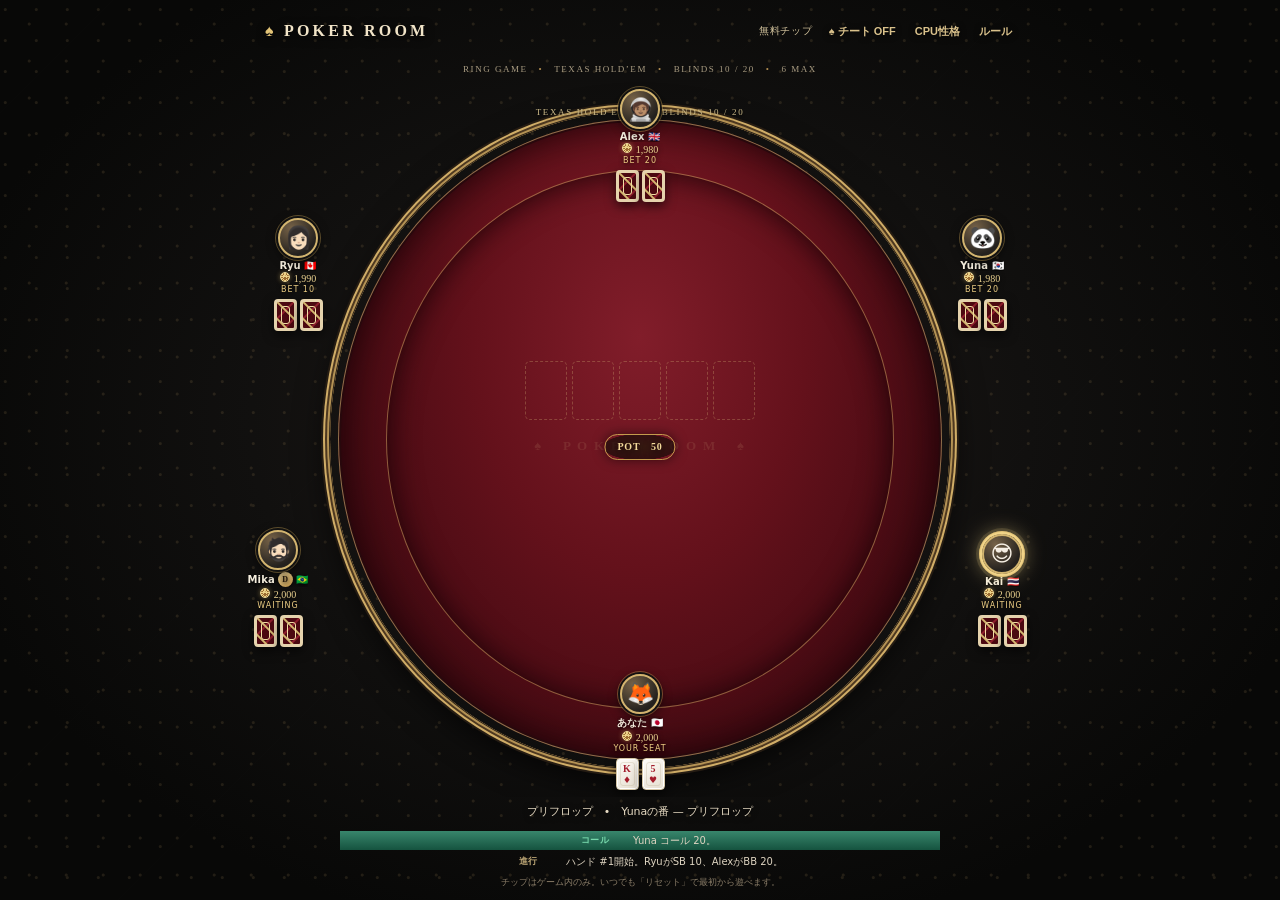
==== commit 2fb9beb8: "Add configurable CPU styles and color-coded action feed" ====
--- a/poker/index.html
+++ b/poker/index.html
@@ -1,28 +1,33 @@
 <!doctype html>
 <html lang="ja"><head><meta charset="utf-8"><meta name="viewport" content="width=device-width,initial-scale=1,viewport-fit=cover"><meta name="theme-color" content="#071b14"><title>POKER ROOM — テキサスホールデム</title>
 <style> 
-:root{color-scheme:dark;--ink:#f5eee3;--muted:#b6a88e;--gold:#d5b46e;--goldlight:#f4dda2;--dark:#080706;--felt:#5c0d17}*{box-sizing:border-box}html,body{margin:0;min-height:100%;background:#090807;color:var(--ink);font-family:system-ui,-apple-system,"Hiragino Kaku Gothic ProN",Meiryo,sans-serif}body{height:100vh;height:100dvh;min-height:0;background:radial-gradient(ellipse at 50% 47%,#211b18 0%,#11100f 43%,#080807 78%);overflow:hidden}body:before{content:"";position:fixed;inset:0;pointer-events:none;opacity:.14;background:radial-gradient(circle at 17% 31%,#c4a568 0 1px,transparent 2px),radial-gradient(circle at 79% 65%,#c4a568 0 1px,transparent 2px),repeating-linear-gradient(135deg,transparent 0 79px,#fff1 80px,transparent 81px 160px);background-size:31px 31px,37px 37px,auto}.app{position:relative;width:100%;max-width:none;height:100vh;height:100dvh;min-height:0;overflow:hidden;margin:0;padding:calc(8px + env(safe-area-inset-top)) 10px calc(8px + env(safe-area-inset-bottom));display:flex;flex-direction:column}.top{height:46px;flex:0 0 46px;display:flex;align-items:center;justify-content:space-between;gap:8px;margin:0 auto 3px;width:min(100%,760px);padding:0 5px}.brand{font:700 16px Georgia,"Times New Roman",serif;letter-spacing:.2em;color:#f1e4c8;text-shadow:0 2px 10px #000}.brand span{color:#e3c477}.top-right{display:flex;align-items:center;gap:13px}.pill{color:#d6c69f;font-size:10px;letter-spacing:.08em;white-space:nowrap}.quiet,.cheat-btn{border:0;background:none;color:#d9c18b;padding:7px 3px;font-size:11px;font-weight:750;cursor:pointer;white-space:nowrap;text-shadow:0 1px 6px #000}.quiet:active,.cheat-btn:active{color:#fff1c8}.lobby{width:min(100%,700px);margin:0 auto 2px;height:23px;display:flex;justify-content:center;align-items:center;gap:11px;white-space:nowrap;color:#a99c82;font:9px Georgia,serif;letter-spacing:.17em}.lobby span+span:before{content:"•";color:#b18d51;margin-right:11px}.table-wrap{position:relative;isolation:isolate;width:min(100%,900px);height:auto;min-height:0;flex:1 1 auto;margin:0 auto;overflow:hidden;background:transparent;border:0;border-radius:0;box-shadow:none}.table-wrap:before,.table-wrap:after{display:none}.felt{position:absolute;z-index:0;left:13%;right:13%;top:4%;bottom:5%;border-radius:50%;background:radial-gradient(ellipse at 50% 34%,#811d2a 0%,#64111b 39%,#470b13 70%,#33070d 100%);border:8px solid transparent;background-clip:padding-box;box-shadow:inset 0 0 0 1px #dfbf7d90,inset 0 0 0 3px #28080c,inset 0 0 44px #140205,0 0 0 1px #271e15,0 0 0 3px #b49254,0 0 0 5px #4d3820,0 0 0 7px #d0ad67,0 0 0 9px #251c13,0 13px 35px #000c}.felt:before{content:"";position:absolute;inset:8%;border-radius:50%;border:1px solid #dfbd6d75;box-shadow:inset 0 0 30px #200308}.felt:after{content:"♠　 P O K E R　R O O M　 ♠";position:absolute;left:50%;top:51%;transform:translate(-50%,-50%);font:700 13px Georgia,serif;letter-spacing:.14em;color:#f0d8971c;white-space:nowrap}.table-label{position:absolute;z-index:1;top:3.4%;left:50%;transform:translateX(-50%);color:#cbb988;font:9px Georgia,serif;letter-spacing:.18em;white-space:nowrap;text-shadow:0 1px 5px #000}.pot{position:absolute;z-index:2;top:51%;left:50%;transform:translate(-50%,-50%);padding:5px 12px;color:#f4da9b;font:700 10px Georgia,serif;letter-spacing:.08em;text-shadow:0 2px 8px #000;background:radial-gradient(ellipse,#291b0dce,#120c08a8 75%,transparent 76%);border:1px solid #c49b4d;border-radius:99px;box-shadow:0 0 12px #0008}.community{position:absolute;z-index:2;top:39%;left:50%;transform:translateX(-50%);display:flex;gap:5px}.card{position:relative;width:42px;height:59px;border-radius:5px;background:linear-gradient(145deg,#fffdf8,#e5ddcf);color:#171513;display:grid;place-content:center;text-align:center;box-shadow:0 4px 11px #0009,inset 0 0 0 1px #fff;font-weight:800;line-height:1;border:1px solid #d7c8a8}.card:after{content:"";position:absolute;inset:3px;border:1px solid #b8ab8a48;border-radius:3px;pointer-events:none}.card .rank{font:800 19px Georgia,serif}.card .suit{font-size:17px;margin-top:2px}.card.red{color:#a31d2c}.card.back{background-color:#640b16;background-image:repeating-linear-gradient(45deg,transparent 0 5px,#d3b66f 6px,#d3b66f 7px,transparent 8px 12px),repeating-linear-gradient(-45deg,#4c0911 0 5px,#8e1d2c 6px,#8e1d2c 7px,#4c0911 8px 12px);border:3px solid #e5d3ad;box-shadow:0 4px 11px #0009}.card.back:after{inset:4px;border-color:#f2dda4}.card.empty{background:#fff0;border:1px dashed #dfc48046;box-shadow:none}.card.empty:after{display:none}.card.future{opacity:.68;filter:saturate(.72);outline:1px dashed #efd48c;outline-offset:1px}.river-preview{position:absolute;z-index:4;top:61%;left:50%;transform:translateX(-50%);max-width:90%;color:#f3d994;font-size:10px;font-weight:800;white-space:nowrap;text-shadow:0 2px 8px #000,0 0 12px #000}.river-preview.hidden{display:none!important}.seats{position:absolute;z-index:3;inset:0;pointer-events:none}.seat{position:absolute;width:116px;min-height:0;padding:0;text-align:center;background:none;border:0;border-radius:0;box-shadow:none;transition:filter .2s;pointer-events:auto}.seat.folded{opacity:.38;filter:grayscale(1)}.seat.winner .avatar{box-shadow:0 0 0 3px #f5d989,0 0 25px #f5d989b5}.player-head{display:flex;flex-direction:column;align-items:center;gap:2px;min-width:0}.avatar{position:relative;flex:0 0 40px;width:40px;height:40px;border-radius:50%;display:grid;place-items:center;border:2px solid #d2b46f;background:radial-gradient(circle at 31% 23%,#766247,#24211e 72%);font-size:22px;box-shadow:0 0 0 2px #111,0 3px 11px #000b;transition:box-shadow .2s}.avatar:after{content:"";position:absolute;inset:-5px;border-radius:50%;border:1px solid #cfaa5b66}.seat.turn .avatar{box-shadow:0 0 0 3px #f1d489,0 0 0 6px #f1d48926,0 0 22px #f1d489a3;animation:glow 1.3s ease-in-out infinite alternate}@keyframes glow{to{filter:brightness(1.23)}}.player-meta{min-width:0;max-width:100%}.seat .name{font-size:10px;font-weight:800;white-space:nowrap;overflow:hidden;text-overflow:ellipsis;color:#f6efdf;text-shadow:0 1px 5px #000;letter-spacing:.01em}.flag{font-size:10px}.seat .stack{font:10px Georgia,serif;color:#ecd391;margin-top:1px;white-space:nowrap;text-shadow:0 1px 5px #000}.stack:before{content:"";display:inline-block;width:8px;height:8px;margin-right:4px;border-radius:50%;vertical-align:0;background:repeating-conic-gradient(#ecd287 0 18deg,#9c6c31 19deg 34deg);border:1px solid #f4df9d;box-shadow:0 0 5px #e3bf6b70}.dealer{display:inline-grid;place-items:center;background:linear-gradient(145deg,#f5dc9e,#b78d44);color:#24190b;border-radius:50%;font:900 8px Georgia,serif;width:15px;height:15px;margin-left:3px;vertical-align:1px;box-shadow:0 1px 4px #000}.seat .state{font-size:8px;color:#edce84;min-height:11px;margin-top:1px;text-align:center;text-shadow:0 1px 5px #000;letter-spacing:.12em}.hole{display:flex;justify-content:center;gap:3px;margin-top:3px}.hole .card{width:23px;height:32px;border-radius:4px}.hole .rank{font-size:10px!important}.hole .suit{font-size:9px!important}.seat[data-seat="0"]{left:50%;bottom:1%;transform:translateX(-50%);width:140px}.seat[data-seat="1"]{left:2%;bottom:19%}.seat[data-seat="2"]{left:2%;top:18%}.seat[data-seat="3"]{left:50%;top:1%;transform:translateX(-50%)}.seat[data-seat="4"]{right:2%;top:18%}.seat[data-seat="5"]{right:2%;bottom:19%}.controls{width:min(100%,620px);flex:0 0 auto;margin:3px auto 0;padding:4px 5px 0;display:flex;flex-direction:column;gap:7px;align-items:stretch;background:transparent;border:0;border-radius:0;box-shadow:none}.status{font-size:11px;color:#e7dbc3;text-align:center;min-height:17px;text-shadow:0 1px 6px #000}.control-actions{display:flex;flex-wrap:nowrap;gap:9px;justify-content:center}.action{border:0;border-radius:999px;padding:11px 16px;font-weight:850;cursor:pointer;min-width:86px;box-shadow:0 4px 12px #0008,inset 0 1px #fff4;transition:filter .15s,transform .15s}.action:hover:not(:disabled){filter:brightness(1.15);transform:translateY(-1px)}.action:disabled{opacity:.4;cursor:default}.fold{background:linear-gradient(#983e42,#5d1e25);color:#fff0e4}.watch{background:linear-gradient(#45423b,#222321);border:1px solid #aa905e;color:#f1dfb5}.check{background:linear-gradient(#555853,#292c29);color:#f5eee0}.call{background:linear-gradient(#38866c,#15533f);color:#f2f1db}.raise,.next{background:linear-gradient(#f0d28a,#b58a44);color:#21170a}.betrow{display:flex;align-items:center;gap:10px;color:#cabb9f;font-size:10px}.betrow input{flex:1;accent-color:#d2ad68}.betrow strong{color:#f0d28d;min-width:55px;text-align:right}.log{flex:0 0 auto;margin:1px auto 0;width:min(100%,620px);max-height:44px;overflow:auto;padding:2px 10px;text-align:center;background:none;border:0;border-radius:0;font-size:9px;color:#aa9d85;line-height:1.5}.log div+div{border:0;padding:0;margin:0}.help{flex:0 0 auto;color:#8a7d68;font-size:9px;text-align:center;margin:3px 0}.overlay{position:fixed;inset:0;background:#000c;display:none;align-items:center;justify-content:center;padding:20px;z-index:10}.modal{max-width:430px;width:100%;background:radial-gradient(ellipse at top,#33291d,#111211 80%);border:1px solid #967344;border-radius:20px;padding:20px;box-shadow:0 20px 70px #000}.modal h2{margin:0 0 8px;color:#f3d899;font:700 22px Georgia,serif}.modal p{color:#cbbba1;font-size:13px;line-height:1.7}.modal .actions{display:flex;justify-content:flex-end;gap:8px}.toast{color:#dfc786;font-size:10px;text-align:center}.hidden{display:none!important}@media(min-width:651px){.table-wrap{width:min(100%,1000px);height:auto;min-height:0}.felt{left:19%;right:19%;top:4%;bottom:4%}.seat[data-seat="1"]{left:8%;bottom:21%}.seat[data-seat="2"]{left:10%;top:19%}.seat[data-seat="4"]{right:10%;top:19%}.seat[data-seat="5"]{right:8%;bottom:21%}}@media(max-width:650px){.app{padding:calc(6px + env(safe-area-inset-top)) 5px calc(4px + env(safe-area-inset-bottom))}.top{height:39px;flex-basis:39px;margin-bottom:0;padding:0 4px}.brand{font-size:13px;letter-spacing:.13em}.top-right{gap:9px}.pill{font-size:9px;padding:0}.quiet,.cheat-btn{padding:6px 0;font-size:9px}.lobby{height:19px;margin-bottom:0;font-size:8px;gap:6px;letter-spacing:.12em}.lobby span+span:before{margin-right:6px}.table-wrap{height:auto;min-height:0;width:100%}.felt{left:14%;right:14%;top:3%;bottom:3%;border-width:8px}.felt:after{font-size:10px;letter-spacing:.1em}.table-label{top:2.8%;font-size:8px}.community{top:39%;gap:3px}.card{width:36px;height:51px;border-radius:4px}.card .rank{font-size:16px}.card .suit{font-size:14px}.pot{top:51%;padding:4px 9px;font-size:9px}.river-preview{top:59%;max-width:94%;font-size:9px}.seat{width:89px}.avatar{width:34px;height:34px;flex-basis:34px;font-size:19px}.avatar:after{inset:-4px}.seat .name{font-size:8px}.seat .stack{font-size:9px}.seat .state{font-size:7px;min-height:9px}.hole{gap:2px;margin-top:2px}.hole .card{width:19px;height:27px}.hole .rank{font-size:9px!important}.hole .suit{font-size:8px!important}.seat[data-seat="0"]{width:125px;bottom:1%}.seat[data-seat="1"]{left:1%;bottom:19%}.seat[data-seat="2"]{left:1%;top:18%}.seat[data-seat="3"]{top:1%}.seat[data-seat="4"]{right:1%;top:18%}.seat[data-seat="5"]{right:1%;bottom:19%}.controls{width:100%;padding:2px 6px 0;gap:5px}.status{font-size:10px;min-height:15px}.control-actions{gap:7px}.action{min-width:0;flex:1;padding:10px 7px;font-size:10px}.betrow{font-size:9px}.log{max-height:34px;font-size:8px}.help{font-size:8px}}@media(orientation:landscape) and (max-height:500px){.app{padding:calc(3px + env(safe-area-inset-top)) 9px calc(3px + env(safe-area-inset-bottom))}.top{height:30px;flex-basis:30px;margin:0 auto}.brand{font-size:12px}.lobby{height:15px;flex:0 0 15px;font-size:7px;margin:0}.table-wrap{width:min(100%,1050px);min-height:0}.felt{left:12%;right:12%;top:9%;bottom:9%}.felt:after{font-size:11px}.table-label{top:1.7%;font-size:7px}.community{top:34%;gap:3px}.card{width:31px;height:44px}.card .rank{font-size:14px}.card .suit{font-size:12px}.pot{top:49%;font-size:8px;padding:3px 7px}.river-preview{top:64%;font-size:8px}.seat{width:74px}.player-head{gap:1px}.avatar{width:25px;height:25px;flex-basis:25px;font-size:14px}.avatar:after{inset:-3px}.seat .name{font-size:7px}.seat .stack{font-size:7px}.seat .state{font-size:6px;min-height:7px}.hole{gap:1px;margin-top:1px}.hole .card{width:15px;height:21px}.hole .rank{font-size:7px!important}.hole .suit{font-size:6px!important}.seat[data-seat="0"]{width:94px;bottom:0}.seat[data-seat="1"]{left:1%;bottom:10%}.seat[data-seat="2"]{left:13%;top:0}.seat[data-seat="3"]{top:0}.seat[data-seat="4"]{right:13%;top:0}.seat[data-seat="5"]{right:1%;bottom:10%}.controls{width:min(100%,730px);margin:0 auto;padding:1px 4px 0;gap:3px}.status{font-size:8px;min-height:10px}.control-actions{gap:5px}.action{padding:6px 14px;min-width:76px;font-size:9px}.betrow{font-size:8px}.log{max-height:21px;font-size:7px;line-height:1.15}.help{display:none}}</style></head>
+:root{color-scheme:dark;--ink:#f5eee3;--muted:#b6a88e;--gold:#d5b46e;--goldlight:#f4dda2;--dark:#080706;--felt:#5c0d17}*{box-sizing:border-box}html,body{margin:0;min-height:100%;background:#090807;color:var(--ink);font-family:system-ui,-apple-system,"Hiragino Kaku Gothic ProN",Meiryo,sans-serif}body{height:100vh;height:100dvh;min-height:0;background:radial-gradient(ellipse at 50% 47%,#211b18 0%,#11100f 43%,#080807 78%);overflow:hidden}body:before{content:"";position:fixed;inset:0;pointer-events:none;opacity:.14;background:radial-gradient(circle at 17% 31%,#c4a568 0 1px,transparent 2px),radial-gradient(circle at 79% 65%,#c4a568 0 1px,transparent 2px),repeating-linear-gradient(135deg,transparent 0 79px,#fff1 80px,transparent 81px 160px);background-size:31px 31px,37px 37px,auto}.app{position:relative;width:100%;max-width:none;height:100vh;height:100dvh;min-height:0;overflow:hidden;margin:0;padding:calc(8px + env(safe-area-inset-top)) 10px calc(8px + env(safe-area-inset-bottom));display:flex;flex-direction:column}.top{height:46px;flex:0 0 46px;display:flex;align-items:center;justify-content:space-between;gap:8px;margin:0 auto 3px;width:min(100%,760px);padding:0 5px}.brand{font:700 16px Georgia,"Times New Roman",serif;letter-spacing:.2em;color:#f1e4c8;text-shadow:0 2px 10px #000}.brand span{color:#e3c477}.top-right{display:flex;align-items:center;gap:13px}.pill{color:#d6c69f;font-size:10px;letter-spacing:.08em;white-space:nowrap}.quiet,.cheat-btn{border:0;background:none;color:#d9c18b;padding:7px 3px;font-size:11px;font-weight:750;cursor:pointer;white-space:nowrap;text-shadow:0 1px 6px #000}.quiet:active,.cheat-btn:active{color:#fff1c8}.lobby{width:min(100%,700px);margin:0 auto 2px;height:23px;display:flex;justify-content:center;align-items:center;gap:11px;white-space:nowrap;color:#a99c82;font:9px Georgia,serif;letter-spacing:.17em}.lobby span+span:before{content:"•";color:#b18d51;margin-right:11px}.table-wrap{position:relative;isolation:isolate;width:min(100%,900px);height:auto;min-height:0;flex:1 1 auto;margin:0 auto;overflow:hidden;background:transparent;border:0;border-radius:0;box-shadow:none}.table-wrap:before,.table-wrap:after{display:none}.felt{position:absolute;z-index:0;left:13%;right:13%;top:4%;bottom:5%;border-radius:50%;background:radial-gradient(ellipse at 50% 34%,#811d2a 0%,#64111b 39%,#470b13 70%,#33070d 100%);border:8px solid transparent;background-clip:padding-box;box-shadow:inset 0 0 0 1px #dfbf7d90,inset 0 0 0 3px #28080c,inset 0 0 44px #140205,0 0 0 1px #271e15,0 0 0 3px #b49254,0 0 0 5px #4d3820,0 0 0 7px #d0ad67,0 0 0 9px #251c13,0 13px 35px #000c}.felt:before{content:"";position:absolute;inset:8%;border-radius:50%;border:1px solid #dfbd6d75;box-shadow:inset 0 0 30px #200308}.felt:after{content:"♠　 P O K E R　R O O M　 ♠";position:absolute;left:50%;top:51%;transform:translate(-50%,-50%);font:700 13px Georgia,serif;letter-spacing:.14em;color:#f0d8971c;white-space:nowrap}.table-label{position:absolute;z-index:1;top:3.4%;left:50%;transform:translateX(-50%);color:#cbb988;font:9px Georgia,serif;letter-spacing:.18em;white-space:nowrap;text-shadow:0 1px 5px #000}.pot{position:absolute;z-index:2;top:51%;left:50%;transform:translate(-50%,-50%);padding:5px 12px;color:#f4da9b;font:700 10px Georgia,serif;letter-spacing:.08em;text-shadow:0 2px 8px #000;background:radial-gradient(ellipse,#291b0dce,#120c08a8 75%,transparent 76%);border:1px solid #c49b4d;border-radius:99px;box-shadow:0 0 12px #0008}.community{position:absolute;z-index:2;top:39%;left:50%;transform:translateX(-50%);display:flex;gap:5px}.card{position:relative;width:42px;height:59px;border-radius:5px;background:linear-gradient(145deg,#fffdf8,#e5ddcf);color:#171513;display:grid;place-content:center;text-align:center;box-shadow:0 4px 11px #0009,inset 0 0 0 1px #fff;font-weight:800;line-height:1;border:1px solid #d7c8a8}.card:after{content:"";position:absolute;inset:3px;border:1px solid #b8ab8a48;border-radius:3px;pointer-events:none}.card .rank{font:800 19px Georgia,serif}.card .suit{font-size:17px;margin-top:2px}.card.red{color:#a31d2c}.card.back{background-color:#640b16;background-image:repeating-linear-gradient(45deg,transparent 0 5px,#d3b66f 6px,#d3b66f 7px,transparent 8px 12px),repeating-linear-gradient(-45deg,#4c0911 0 5px,#8e1d2c 6px,#8e1d2c 7px,#4c0911 8px 12px);border:3px solid #e5d3ad;box-shadow:0 4px 11px #0009}.card.back:after{inset:4px;border-color:#f2dda4}.card.empty{background:#fff0;border:1px dashed #dfc48046;box-shadow:none}.card.empty:after{display:none}.card.future{opacity:.68;filter:saturate(.72);outline:1px dashed #efd48c;outline-offset:1px}.river-preview{position:absolute;z-index:4;top:61%;left:50%;transform:translateX(-50%);max-width:90%;color:#f3d994;font-size:10px;font-weight:800;white-space:nowrap;text-shadow:0 2px 8px #000,0 0 12px #000}.river-preview.hidden{display:none!important}.seats{position:absolute;z-index:3;inset:0;pointer-events:none}.seat{position:absolute;width:116px;min-height:0;padding:0;text-align:center;background:none;border:0;border-radius:0;box-shadow:none;transition:filter .2s;pointer-events:auto}.seat.folded{opacity:.38;filter:grayscale(1)}.seat.winner .avatar{box-shadow:0 0 0 3px #f5d989,0 0 25px #f5d989b5}.player-head{display:flex;flex-direction:column;align-items:center;gap:2px;min-width:0}.avatar{position:relative;flex:0 0 40px;width:40px;height:40px;border-radius:50%;display:grid;place-items:center;border:2px solid #d2b46f;background:radial-gradient(circle at 31% 23%,#766247,#24211e 72%);font-size:22px;box-shadow:0 0 0 2px #111,0 3px 11px #000b;transition:box-shadow .2s}.avatar:after{content:"";position:absolute;inset:-5px;border-radius:50%;border:1px solid #cfaa5b66}.seat.turn .avatar{box-shadow:0 0 0 3px #f1d489,0 0 0 6px #f1d48926,0 0 22px #f1d489a3;animation:glow 1.3s ease-in-out infinite alternate}@keyframes glow{to{filter:brightness(1.23)}}.player-meta{min-width:0;max-width:100%}.seat .name{font-size:10px;font-weight:800;white-space:nowrap;overflow:hidden;text-overflow:ellipsis;color:#f6efdf;text-shadow:0 1px 5px #000;letter-spacing:.01em}.flag{font-size:10px}.seat .stack{font:10px Georgia,serif;color:#ecd391;margin-top:1px;white-space:nowrap;text-shadow:0 1px 5px #000}.stack:before{content:"";display:inline-block;width:8px;height:8px;margin-right:4px;border-radius:50%;vertical-align:0;background:repeating-conic-gradient(#ecd287 0 18deg,#9c6c31 19deg 34deg);border:1px solid #f4df9d;box-shadow:0 0 5px #e3bf6b70}.dealer{display:inline-grid;place-items:center;background:linear-gradient(145deg,#f5dc9e,#b78d44);color:#24190b;border-radius:50%;font:900 8px Georgia,serif;width:15px;height:15px;margin-left:3px;vertical-align:1px;box-shadow:0 1px 4px #000}.seat .state{font-size:8px;color:#edce84;min-height:11px;margin-top:1px;text-align:center;text-shadow:0 1px 5px #000;letter-spacing:.12em}.hole{display:flex;justify-content:center;gap:3px;margin-top:3px}.hole .card{width:23px;height:32px;border-radius:4px}.hole .rank{font-size:10px!important}.hole .suit{font-size:9px!important}.seat[data-seat="0"]{left:50%;bottom:1%;transform:translateX(-50%);width:140px}.seat[data-seat="1"]{left:2%;bottom:19%}.seat[data-seat="2"]{left:2%;top:18%}.seat[data-seat="3"]{left:50%;top:1%;transform:translateX(-50%)}.seat[data-seat="4"]{right:2%;top:18%}.seat[data-seat="5"]{right:2%;bottom:19%}.controls{width:min(100%,620px);flex:0 0 auto;margin:3px auto 0;padding:4px 5px 0;display:flex;flex-direction:column;gap:7px;align-items:stretch;background:transparent;border:0;border-radius:0;box-shadow:none}.status{font-size:11px;color:#e7dbc3;text-align:center;min-height:17px;text-shadow:0 1px 6px #000}.control-actions{display:flex;flex-wrap:nowrap;gap:9px;justify-content:center}.action{border:0;border-radius:999px;padding:11px 16px;font-weight:850;cursor:pointer;min-width:86px;box-shadow:0 4px 12px #0008,inset 0 1px #fff4;transition:filter .15s,transform .15s}.action:hover:not(:disabled){filter:brightness(1.15);transform:translateY(-1px)}.action:disabled{opacity:.4;cursor:default}.fold{background:linear-gradient(#983e42,#5d1e25);color:#fff0e4}.watch{background:linear-gradient(#45423b,#222321);border:1px solid #aa905e;color:#f1dfb5}.check{background:linear-gradient(#555853,#292c29);color:#f5eee0}.call{background:linear-gradient(#38866c,#15533f);color:#f2f1db}.raise,.next{background:linear-gradient(#f0d28a,#b58a44);color:#21170a}.betrow{display:flex;align-items:center;gap:10px;color:#cabb9f;font-size:10px}.betrow input{flex:1;accent-color:#d2ad68}.betrow strong{color:#f0d28d;min-width:55px;text-align:right}.log{flex:0 0 auto;margin:1px auto 0;width:min(100%,620px);max-height:44px;overflow:auto;padding:2px 10px;text-align:center;background:none;border:0;border-radius:0;font-size:9px;color:#aa9d85;line-height:1.5}.log div+div{border:0;padding:0;margin:0}.help{flex:0 0 auto;color:#8a7d68;font-size:9px;text-align:center;margin:3px 0}.overlay{position:fixed;inset:0;background:#000c;display:none;align-items:center;justify-content:center;padding:20px;z-index:10}.modal{max-width:430px;width:100%;background:radial-gradient(ellipse at top,#33291d,#111211 80%);border:1px solid #967344;border-radius:20px;padding:20px;box-shadow:0 20px 70px #000}.modal h2{margin:0 0 8px;color:#f3d899;font:700 22px Georgia,serif}.modal p{color:#cbbba1;font-size:13px;line-height:1.7}.modal .actions{display:flex;justify-content:flex-end;gap:8px}.toast{color:#dfc786;font-size:10px;text-align:center}.hidden{display:none!important}@media(min-width:651px){.table-wrap{width:min(100%,1000px);height:auto;min-height:0}.felt{left:19%;right:19%;top:4%;bottom:4%}.seat[data-seat="1"]{left:8%;bottom:21%}.seat[data-seat="2"]{left:10%;top:19%}.seat[data-seat="4"]{right:10%;top:19%}.seat[data-seat="5"]{right:8%;bottom:21%}}@media(max-width:650px){.app{padding:calc(6px + env(safe-area-inset-top)) 5px calc(4px + env(safe-area-inset-bottom))}.top{height:39px;flex-basis:39px;margin-bottom:0;padding:0 4px}.brand{font-size:13px;letter-spacing:.13em}.top-right{gap:9px}.pill{font-size:9px;padding:0}.quiet,.cheat-btn{padding:6px 0;font-size:9px}.lobby{height:19px;margin-bottom:0;font-size:8px;gap:6px;letter-spacing:.12em}.lobby span+span:before{margin-right:6px}.table-wrap{height:auto;min-height:0;width:100%}.felt{left:14%;right:14%;top:3%;bottom:3%;border-width:8px}.felt:after{font-size:10px;letter-spacing:.1em}.table-label{top:2.8%;font-size:8px}.community{top:39%;gap:3px}.card{width:36px;height:51px;border-radius:4px}.card .rank{font-size:16px}.card .suit{font-size:14px}.pot{top:51%;padding:4px 9px;font-size:9px}.river-preview{top:59%;max-width:94%;font-size:9px}.seat{width:89px}.avatar{width:34px;height:34px;flex-basis:34px;font-size:19px}.avatar:after{inset:-4px}.seat .name{font-size:8px}.seat .stack{font-size:9px}.seat .state{font-size:7px;min-height:9px}.hole{gap:2px;margin-top:2px}.hole .card{width:19px;height:27px}.hole .rank{font-size:9px!important}.hole .suit{font-size:8px!important}.seat[data-seat="0"]{width:125px;bottom:1%}.seat[data-seat="1"]{left:1%;bottom:19%}.seat[data-seat="2"]{left:1%;top:18%}.seat[data-seat="3"]{top:1%}.seat[data-seat="4"]{right:1%;top:18%}.seat[data-seat="5"]{right:1%;bottom:19%}.controls{width:100%;padding:2px 6px 0;gap:5px}.status{font-size:10px;min-height:15px}.control-actions{gap:7px}.action{min-width:0;flex:1;padding:10px 7px;font-size:10px}.betrow{font-size:9px}.log{max-height:54px;font-size:8px}.log-entry{min-height:15px;font-size:8px}.log-tag{min-width:54px;font-size:8px}.help{font-size:8px}}@media(orientation:landscape) and (max-height:500px){.app{padding:calc(3px + env(safe-area-inset-top)) 9px calc(3px + env(safe-area-inset-bottom))}.top{height:30px;flex-basis:30px;margin:0 auto}.brand{font-size:12px}.lobby{height:15px;flex:0 0 15px;font-size:7px;margin:0}.table-wrap{width:min(100%,1050px);min-height:0}.felt{left:12%;right:12%;top:9%;bottom:9%}.felt:after{font-size:11px}.table-label{top:1.7%;font-size:7px}.community{top:34%;gap:3px}.card{width:31px;height:44px}.card .rank{font-size:14px}.card .suit{font-size:12px}.pot{top:49%;font-size:8px;padding:3px 7px}.river-preview{top:64%;font-size:8px}.seat{width:74px}.player-head{gap:1px}.avatar{width:25px;height:25px;flex-basis:25px;font-size:14px}.avatar:after{inset:-3px}.seat .name{font-size:7px}.seat .stack{font-size:7px}.seat .state{font-size:6px;min-height:7px}.hole{gap:1px;margin-top:1px}.hole .card{width:15px;height:21px}.hole .rank{font-size:7px!important}.hole .suit{font-size:6px!important}.seat[data-seat="0"]{width:94px;bottom:0}.seat[data-seat="1"]{left:1%;bottom:10%}.seat[data-seat="2"]{left:13%;top:0}.seat[data-seat="3"]{top:0}.seat[data-seat="4"]{right:13%;top:0}.seat[data-seat="5"]{right:1%;bottom:10%}.controls{width:min(100%,730px);margin:0 auto;padding:1px 4px 0;gap:3px}.status{font-size:8px;min-height:10px}.control-actions{gap:5px}.action{padding:6px 14px;min-width:76px;font-size:9px}.betrow{font-size:8px}.log{max-height:30px;font-size:7px;line-height:1.15}.log-entry{min-height:11px;font-size:7px}.log-tag{min-width:48px;font-size:7px}.help{display:none}}.cpu-modal{border-radius:22px}.cpu-row{display:flex;align-items:center;gap:10px;padding:8px 0;border-bottom:1px solid #ffffff16}.cpu-row:last-child{border-bottom:0}.cpu-avatar{font-size:22px;width:34px;text-align:center}.cpu-name{flex:1;font-size:12px;color:#f2ead8}.cpu-name span{font-size:11px}.style-cycle{border:0;background:none;color:#edce84;font-size:11px;font-weight:800;padding:7px 2px;cursor:pointer}.style-cycle span{color:#a99771;margin-left:4px}.log{display:flex;flex-direction:column;gap:2px}.log-entry{display:flex;align-items:center;justify-content:center;gap:7px;min-height:19px;font-size:10px}.log-tag{min-width:62px;text-align:center;font-size:9px;font-weight:900;letter-spacing:.04em}.log-text{color:#ded4c1}.log-entry.fold .log-tag{color:#ff8585}.log-entry.call .log-tag{color:#76d7aa}.log-entry.check .log-tag{color:#bbc5c0}.log-entry.raise .log-tag{color:#ffd46f}.log-entry.win .log-tag,.log-entry.showdown .log-tag{color:#c6a5ff}.log-entry.info .log-tag{color:#bba575}</style></head>
 <body><main class="app">
-<header class="top"><div class="brand"><span>♠</span> POKER ROOM</div><div class="top-right"><span class="pill">無料チップ</span><button class="cheat-btn" id="cheatToggle">♠ チート OFF</button><button class="quiet" id="rulesBtn">ルール</button></div></header>
+<header class="top"><div class="brand"><span>♠</span> POKER ROOM</div><div class="top-right"><span class="pill">無料チップ</span><button class="cheat-btn" id="cheatToggle">♠ チート OFF</button><button class="quiet" id="cpuSettingsBtn">CPU性格</button><button class="quiet" id="rulesBtn">ルール</button></div></header>
 <div class="lobby"><span>RING GAME</span><span>TEXAS HOLD’EM</span><span>BLINDS 10 / 20</span><span>6 MAX</span></div>
 <section class="table-wrap"><div class="felt"></div><div class="table-label">TEXAS HOLD'EM　 •　 BLINDS 10 / 20</div><div class="pot" id="pot">POT　0</div><div class="community" id="community"></div><div class="river-preview hidden" id="riverPreview"></div><div class="seats" id="seats"></div></section>
 <section class="controls"><div><div class="status" id="status">ハンドを始める準備ができています。</div><div class="toast" id="hint"></div></div><div class="control-actions" id="actions"></div><div class="betrow" id="betrow"><label for="raiseRange">レイズ額</label><input id="raiseRange" type="range" min="40" max="500" step="10" value="60"><strong id="raiseAmount">60</strong></div></section>
 <section class="log" id="log" aria-live="polite"></section><p class="help">チップはゲーム内のみ。いつでも「リセット」で最初から遊べます。</p>
 </main>
 <div class="overlay" id="overlay"><section class="modal"><h2>テキサスホールデム</h2><p>各プレイヤーに配られる2枚の手札と、全員が使える5枚のコミュニティカードを組み合わせ、最も強い5枚の役を作ります。プリフロップ・フロップ・ターン・リバーの順に進み、各ラウンドでフォールド、チェック、コール、レイズを選びます。役の強さはロイヤルフラッシュからハイカードまで。チップはゲーム内だけで、実際のお金は使いません。</p><div class="actions"><button class="action next" id="closeRules">閉じる</button></div></section></div>
+<div class="overlay" id="cpuOverlay"><section class="modal cpu-modal"><h2>CPUのプレイスタイル</h2><p>相手ごとに性格を選べます。ラベルをタップして切り替え。</p><div id="cpuSettings"></div><div class="actions"><button class="action next" id="closeCpu">閉じる</button></div></section></div>
 <script>
 const SUITS=['♠','♥','♦','♣'],RANKS=['','2','3','4','5','6','7','8','9','10','J','Q','K','A'];
 const names=['あなた','Mika','Ryu','Alex','Yuna','Kai'];
+const avatars=['🦊','🧔🏻','👩🏻','🧑🏽‍🚀','🐼','😎'],flags=['🇯🇵','🇧🇷','🇨🇦','🇬🇧','🇰🇷','🇹🇭'];
+const styles=[{id:'superAggro',label:'超アグレッシブ'},{id:'aggressive',label:'アグレッシブ'},{id:'standard',label:'標準'},{id:'passive',label:'パッシブ'},{id:'superPassive',label:'超パッシブ'}];
+const cpuStyles=['human','standard','standard','standard','standard','standard'];
 const SMALL=10,BIG=20,START=2000;
 let players=[],dealer=0,deck=[],board=[],pot=0,street='idle',currentBet=0,lastRaise=BIG,actor=-1,handNo=0,handOver=true,logs=[],timer=null;
 const $=s=>document.querySelector(s);
 let cheatMode=false,skipAvailable=false,fullBoard=[],riverResult='';
-function newPlayer(i){return {i,name:names[i],stack:START,hole:[],folded:false,allIn:false,acted:false,street:0,committed:0,bet:0};}
+function newPlayer(i){return {i,name:names[i],style:cpuStyles[i],stack:START,hole:[],folded:false,allIn:false,acted:false,street:0,committed:0,bet:0};}
 function card(rank,suit){return {rank,suit}}
 function ctext(c){return `${RANKS[c.rank]}${c.suit}`}
 function makeCard(c,back=false,empty=false,future=false){const d=document.createElement('div');d.className='card'+(back?' back':'')+(empty?' empty':'')+(future?' future':'')+(!back&&!empty&&(c.suit==='♥'||c.suit==='♦')?' red':'');if(!back&&!empty)d.innerHTML=`<span class="rank">${RANKS[c.rank]}</span><span class="suit">${c.suit}</span>`;return d}
 function shuffle(a){for(let i=a.length-1;i>0;i--){const j=Math.floor(Math.random()*(i+1));[a[i],a[j]]=[a[j],a[i]]}return a}
-function log(s){logs.unshift(s);logs=logs.slice(0,8);$('#log').innerHTML=logs.map(x=>`<div>${x}</div>`).join('')}
+const actionLabels={fold:'フォールド',call:'コール',check:'チェック',raise:'レイズ',win:'勝利',showdown:'結果',info:'進行'};
+function log(s,kind='info'){logs.unshift({text:s,kind});logs=logs.slice(0,8);const feed=$('#log');feed.innerHTML='';logs.forEach(x=>{const row=document.createElement('div');row.className=`log-entry ${x.kind}`;const tag=document.createElement('span');tag.className='log-tag';tag.textContent=actionLabels[x.kind]||actionLabels.info;const text=document.createElement('span');text.className='log-text';text.textContent=x.text;row.append(tag,text);feed.append(row)})}
 function totalPot(){return players.reduce((n,p)=>n+p.committed,0)}
 function nextSeat(from,predicate){for(let k=1;k<=players.length;k++){const i=(from+k)%players.length;if(predicate(players[i]))return i}return -1}
 function commit(p,amount){const n=Math.max(0,Math.min(amount,p.stack));p.stack-=n;p.street+=n;p.committed+=n;p.bet=n;p.allIn=p.stack===0;pot=totalPot();return n}
@@ -32,30 +37,34 @@
 function eligible(){return players.filter(p=>!p.folded&&!p.allIn)}
 function needCall(p){return Math.max(0,currentBet-p.street)}
 function canRaise(p){return !p.allIn&&p.stack>needCall(p)&&eligible().length>1}
-function render(){pot=totalPot();$('#pot').textContent=`POT　${pot}`;const com=$('#community');com.innerHTML='';const visibleBoard=cheatMode?fullBoard:board;for(let i=0;i<5;i++)com.append(visibleBoard[i]?makeCard(visibleBoard[i],false,false,cheatMode&&i>=board.length):makeCard(null,false,true));const host=$('#seats');host.innerHTML='';players.forEach((p,i)=>{const el=document.createElement('div');el.className='seat'+(p.folded?' folded':'')+(actor===i&&!handOver?' turn':'')+(p.winner?' winner':'');el.dataset.seat=i;const avatars=['🦊','🧔🏻','👩🏻','🧑🏽‍🚀','🐼','😎'],flags=['🇯🇵','🇧🇷','🇨🇦','🇬🇧','🇰🇷','🇹🇭'];let name=p.name+(i===dealer?'<span class="dealer">D</span>':'');el.innerHTML=`<div class="player-head"><div class="avatar">${avatars[i]}</div><div class="player-meta"><div class="name">${name} <span class="flag">${flags[i]}</span></div><div class="stack">${p.stack.toLocaleString()}</div></div></div><div class="state">${p.folded?'FOLD':p.allIn?'ALL-IN':p.bet?`BET ${p.bet}`:p.i===0?'YOUR SEAT':'WAITING'}</div><div class="hole"></div>`;const h=el.querySelector('.hole');if(i===0||handOver||cheatMode){p.hole.forEach(c=>h.append(makeCard(c)))}else if(!p.folded){h.append(makeCard(null,true),makeCard(null,true))}host.append(el)});renderControls();renderCheatPreview();$('#cheatToggle').textContent=cheatMode?'♠ チート ON':'♠ チート OFF';$('#hint').textContent=handOver?'':actor===0?`コール額 ${needCall(players[0])} • ポット ${pot}`:''}
+function render(){pot=totalPot();$('#pot').textContent=`POT　${pot}`;const com=$('#community');com.innerHTML='';const visibleBoard=cheatMode?fullBoard:board;for(let i=0;i<5;i++)com.append(visibleBoard[i]?makeCard(visibleBoard[i],false,false,cheatMode&&i>=board.length):makeCard(null,false,true));const host=$('#seats');host.innerHTML='';players.forEach((p,i)=>{const el=document.createElement('div');el.className='seat'+(p.folded?' folded':'')+(actor===i&&!handOver?' turn':'')+(p.winner?' winner':'');el.dataset.seat=i;let name=p.name+(i===dealer?'<span class="dealer">D</span>':'');el.innerHTML=`<div class="player-head"><div class="avatar">${avatars[i]}</div><div class="player-meta"><div class="name">${name} <span class="flag">${flags[i]}</span></div><div class="stack">${p.stack.toLocaleString()}</div></div></div><div class="state">${p.folded?'FOLD':p.allIn?'ALL-IN':p.bet?`BET ${p.bet}`:p.i===0?'YOUR SEAT':'WAITING'}</div><div class="hole"></div>`;const h=el.querySelector('.hole');if(i===0||handOver||cheatMode){p.hole.forEach(c=>h.append(makeCard(c)))}else if(!p.folded){h.append(makeCard(null,true),makeCard(null,true))}host.append(el)});renderControls();renderCheatPreview();$('#cheatToggle').textContent=cheatMode?'♠ チート ON':'♠ チート OFF';$('#hint').textContent=handOver?'':actor===0?`コール額 ${needCall(players[0])} • ポット ${pot}`:''}
 function renderControls(){const root=$('#actions');root.innerHTML='';$('#betrow').classList.toggle('hidden',handOver||skipAvailable||actor!==0||!canRaise(players[0]));if(skipAvailable){button(root,'CPU戦を観戦','watch',resumeWatch);button(root,'次のハンドへ','next',startHand);return}if(handOver){button(root,'次のハンド','next',startHand);button(root,'リセット','quiet',resetGame);return}if(actor!==0)return;const p=players[0],call=needCall(p);button(root,'フォールド','fold',()=>act(0,'fold'));if(call===0)button(root,'チェック','check',()=>act(0,'call'));else button(root,`コール ${Math.min(call,p.stack)}`,'call',()=>act(0,'call'));if(canRaise(p)){syncRaise();button(root,`${currentBet===0?'ベット':'レイズ'} ${raiseTo()}`,'raise',()=>act(0,'raise',raiseTo()))}}
 function button(root,text,cls,fn){const b=document.createElement('button');b.className='action '+cls;b.textContent=text;b.onclick=fn;root.append(b)}
 function raiseTo(){return Number($('#raiseRange').value)}
 function syncRaise(){const p=players[0],min=currentBet+lastRaise,max=p.street+p.stack;const r=$('#raiseRange');r.min=Math.min(min,max);r.max=Math.max(min,max);r.step=10;let v=Number(r.value);if(v<Number(r.min)||v>Number(r.max))v=Math.min(max,Math.max(Number(r.min),min));r.value=v;$('#raiseAmount').textContent=v;const b=$('#actions').querySelector('.raise');if(b)b.textContent=`${currentBet===0?'ベット':'レイズ'} ${v}`}
 $('#raiseRange').addEventListener('input',()=>{syncRaise();const b=$('#actions').querySelector('.raise');if(b)b.textContent=`${currentBet===0?'ベット':'レイズ'} ${raiseTo()}`});
-function act(i,type,to=0){if(handOver||actor!==i)return;const p=players[i];if(type==='fold'){p.folded=true;p.acted=true;log(`${p.name} フォールド。`);if(i===0&&live().length>1){skipAvailable=true;actor=nextSeat(i,q=>!q.folded&&!q.allIn&&(!q.acted||q.street<currentBet));setStatus();render();return}}else if(type==='call'){const amount=commit(p,needCall(p));p.acted=true;log(amount?`${p.name} コール ${amount}。`:`${p.name} チェック。`)}else if(type==='raise'){const target=Math.max(currentBet+lastRaise,Math.min(to,p.street+p.stack));const amount=commit(p,target-p.street);const newBet=p.street;if(newBet>currentBet){lastRaise=newBet-currentBet;currentBet=newBet;players.forEach(q=>{if(q!==p&&!q.folded&&!q.allIn)q.acted=false})}p.acted=true;log(`${p.name} ${currentBet===amount?'ベット':'レイズ'} ${newBet}。`)}if(live().length===1){awardFold();return}if(roundComplete()){advanceStreet();return}actor=nextSeat(i,q=>!q.folded&&!q.allIn&&(!q.acted||q.street<currentBet));render();runBots()}
+function act(i,type,to=0){if(handOver||actor!==i)return;const p=players[i];if(type==='fold'){p.folded=true;p.acted=true;log(`${p.name} フォールド。`,'fold');if(i===0&&live().length>1){skipAvailable=true;actor=nextSeat(i,q=>!q.folded&&!q.allIn&&(!q.acted||q.street<currentBet));setStatus();render();return}}else if(type==='call'){const amount=commit(p,needCall(p));p.acted=true;log(amount?`${p.name} コール ${amount}。`:`${p.name} チェック。`,amount?'call':'check')}else if(type==='raise'){const opened=currentBet===0,target=Math.max(currentBet+lastRaise,Math.min(to,p.street+p.stack));commit(p,target-p.street);const newBet=p.street;if(newBet>currentBet){lastRaise=newBet-currentBet;currentBet=newBet;players.forEach(q=>{if(q!==p&&!q.folded&&!q.allIn)q.acted=false})}p.acted=true;log(`${p.name} ${opened?'ベット':'レイズ'} ${newBet}。`,'raise')}if(live().length===1){awardFold();return}if(roundComplete()){advanceStreet();return}actor=nextSeat(i,q=>!q.folded&&!q.allIn&&(!q.acted||q.street<currentBet));render();runBots()}
 function roundComplete(){const e=eligible();return e.length===0||e.every(p=>p.acted&&p.street===currentBet)}
 function advanceStreet(){if(live().length===1){awardFold();return}if(eligible().length<=1){runout();return}players.forEach(p=>{p.street=0;p.bet=0;p.acted=p.folded||p.allIn});currentBet=0;lastRaise=BIG;if(street==='preflop'){board.push(...fullBoard.slice(0,3));street='flop'}else if(street==='flop'){board.push(fullBoard[3]);street='turn'}else if(street==='turn'){board.push(fullBoard[4]);street='river'}else{showdown();return}actor=nextSeat(dealer,p=>!p.folded&&!p.allIn);log(`${{flop:'フロップ',turn:'ターン',river:'リバー'}[street]}。`);render();runBots()}
 function runout(){while(board.length<5){if(board.length===0){board.push(...fullBoard.slice(0,3));street='flop'}else if(board.length<5){board.push(fullBoard[board.length]);street=board.length===4?'turn':'river'}}showdown()}
 function resumeWatch(){skipAvailable=false;if(live().length===1){awardFold();return}if(roundComplete()){advanceStreet();return}if(actor<0)actor=nextSeat(0,q=>!q.folded&&!q.allIn&&(!q.acted||q.street<currentBet));setStatus();render();runBots()}
-function runBots(){clearTimeout(timer);if(handOver||skipAvailable)return;if(actor===0){render();return}timer=setTimeout(()=>{if(handOver||actor===0)return;const p=players[actor],call=needCall(p);if(call===0){const strength=botStrength(p);if(strength>0.75&&Math.random()<0.34&&canRaise(p)){const target=Math.min(p.street+p.stack,currentBet+Math.max(lastRaise,Math.round(pot*.45/10)*10));act(p.i,'raise',target)}else act(p.i,'call')}else{const strength=botStrength(p),price=call/Math.max(1,pot+call);if(call<=BIG*2||strength>Math.min(.8,.35+price*1.1)||p.stack<=call)act(p.i,'call');else if(Math.random()<.12)act(p.i,'call');else act(p.i,'fold')}},450+Math.random()*550)}
+const botProfiles={superAggro:{open:.8,raiseAt:.27,callAt:.16,price:.55,loose:.35,size:.7,small:.12},aggressive:{open:.59,raiseAt:.43,callAt:.25,price:.78,loose:.2,size:.55,small:.22},standard:{open:.34,raiseAt:.72,callAt:.35,price:1.1,loose:.1,size:.45,small:.32},passive:{open:.14,raiseAt:.78,callAt:.52,price:.86,loose:.03,size:.35,small:.5},superPassive:{open:.04,raiseAt:.88,callAt:.63,price:.72,loose:.005,size:.25,small:.62}};
+function runBots(){clearTimeout(timer);if(handOver||skipAvailable)return;if(actor===0){render();return}timer=setTimeout(()=>{if(handOver||skipAvailable||actor===0)return;const p=players[actor],profile=botProfiles[p.style]||botProfiles.standard,call=needCall(p),strength=botStrength(p);if(call===0){if(strength>=profile.raiseAt&&Math.random()<profile.open&&canRaise(p)){const target=Math.min(p.street+p.stack,currentBet+Math.max(lastRaise,Math.round(pot*profile.size/10)*10));act(p.i,'raise',target)}else act(p.i,'call')}else{const price=call/Math.max(1,pot+call),threshold=profile.callAt+price*profile.price,cheap=call<=BIG*2&&strength>=profile.small;if(strength>threshold||cheap||p.stack<=call||Math.random()<profile.loose)act(p.i,'call');else act(p.i,'fold')}},450+Math.random()*550)}
 function botStrength(p){if(board.length>=3){const e=evalBest([...p.hole,...board]);return Math.min(.98,.25+e.cat*.085+Math.random()*.24)}const a=p.hole[0].rank,b=p.hole[1].rank,hi=Math.max(a,b),lo=Math.min(a,b),su=p.hole[0].suit===p.hole[1].suit;return Math.min(.9,(hi-2)*.045+(lo-2)*.02+(a===b?.32:0)+(su?.08:0)+(hi-lo<=2?.06:0)+Math.random()*.22)}
-function awardFold(){const winner=live()[0];winner.stack+=totalPot();winner.winner=true;riverResult=`決着：${winner.name}（フォールド勝ち）`;log(`${winner.name} が ${totalPot()} チップ獲得（全員フォールド）。`);finish(`${winner.name} がポットを獲得。`)}
+function awardFold(){const winner=live()[0];winner.stack+=totalPot();winner.winner=true;riverResult=`決着：${winner.name}（フォールド勝ち）`;log(`${winner.name} が ${totalPot()} チップ獲得（全員フォールド）。`,'win');finish(`${winner.name} がポットを獲得。`)}
 function evalFive(cards){const vals=cards.map(c=>c.rank).sort((a,b)=>b-a),counts={};vals.forEach(v=>counts[v]=(counts[v]||0)+1);const groups=Object.entries(counts).map(([r,n])=>[Number(r),n]).sort((a,b)=>b[1]-a[1]||b[0]-a[0]);const flush=cards.every(c=>c.suit===cards[0].suit);const uniq=[...new Set(vals)];let straight=0;if(uniq.length===5){if(uniq[0]-uniq[4]===4)straight=uniq[0];else if(uniq.join(',')==='14,5,4,3,2')straight=5}if(flush&&straight)return [8,straight];if(groups[0][1]===4)return [7,groups[0][0],groups[1][0]];if(groups[0][1]===3&&groups[1][1]===2)return [6,groups[0][0],groups[1][0]];if(flush)return [5,...vals];if(straight)return [4,straight];if(groups[0][1]===3)return [3,groups[0][0],...groups.slice(1).map(x=>x[0])];if(groups[0][1]===2&&groups[1][1]===2)return [2,Math.max(groups[0][0],groups[1][0]),Math.min(groups[0][0],groups[1][0]),groups[2][0]];if(groups[0][1]===2)return [1,groups[0][0],...groups.slice(1).map(x=>x[0]).sort((a,b)=>b-a)];return [0,...vals]}
 function cmp(a,b){for(let i=0;i<Math.max(a.length,b.length);i++){const d=(a[i]||0)-(b[i]||0);if(d)return d}return 0}
 function evalBest(cards){let best=null;for(let a=0;a<cards.length-4;a++)for(let b=a+1;b<cards.length-3;b++)for(let c=b+1;c<cards.length-2;c++)for(let d=c+1;d<cards.length-1;d++)for(let e=d+1;e<cards.length;e++){const s=evalFive([cards[a],cards[b],cards[c],cards[d],cards[e]]);if(!best||cmp(s,best)>0)best=s}return {score:best,cat:best?.[0]||0}}
 const handNames=['ハイカード','ワンペア','ツーペア','スリーカード','ストレート','フラッシュ','フルハウス','フォーカード','ストレートフラッシュ'];
 function distribute(amount,winners){const share=Math.floor(amount/winners.length),rem=amount%winners.length;winners.forEach((p,i)=>p.stack+=share+(i<rem?1:0))}
-function showdown(){street='showdown';const contenders=live();const levels=[...new Set(players.map(p=>p.committed).filter(x=>x>0))].sort((a,b)=>a-b);let prev=0,result=[];for(const level of levels){const contributors=players.filter(p=>p.committed>=level),potPart=(level-prev)*contributors.length;prev=level;const eligibleW=contenders.filter(p=>p.committed>=level);if(!eligibleW.length)continue;const ranked=eligibleW.map(p=>({p,e:evalBest([...p.hole,...board])})).sort((a,b)=>cmp(b.e.score,a.e.score));const winners=ranked.filter(x=>cmp(x.e.score,ranked[0].e.score)===0).map(x=>x.p);distribute(potPart,winners);winners.forEach(p=>p.winner=true);if(!riverResult)riverResult=`勝者 ${winners.map(p=>p.name).join(' / ')}｜${handNames[ranked[0].e.cat]}`;result.push(`${winners.map(p=>p.name).join(' / ')} ${potPart}（${handNames[ranked[0].e.cat]}）`)}log(`ショーダウン：${result.join('、')}`);finish(result.join('　•　'))}
+function showdown(){street='showdown';const contenders=live();const levels=[...new Set(players.map(p=>p.committed).filter(x=>x>0))].sort((a,b)=>a-b);let prev=0,result=[];for(const level of levels){const contributors=players.filter(p=>p.committed>=level),potPart=(level-prev)*contributors.length;prev=level;const eligibleW=contenders.filter(p=>p.committed>=level);if(!eligibleW.length)continue;const ranked=eligibleW.map(p=>({p,e:evalBest([...p.hole,...board])})).sort((a,b)=>cmp(b.e.score,a.e.score));const winners=ranked.filter(x=>cmp(x.e.score,ranked[0].e.score)===0).map(x=>x.p);distribute(potPart,winners);winners.forEach(p=>p.winner=true);if(!riverResult)riverResult=`勝者 ${winners.map(p=>p.name).join(' / ')}｜${handNames[ranked[0].e.cat]}`;result.push(`${winners.map(p=>p.name).join(' / ')} ${potPart}（${handNames[ranked[0].e.cat]}）`)}log(`ショーダウン：${result.join('、')}`,'showdown');finish(result.join('　•　'))}
 function finish(message){handOver=true;actor=-1;players.forEach(p=>{p.street=0;p.bet=0;p.committed=0});pot=0;setStatus(message);render()}
 function resetGame(){clearTimeout(timer);players=names.map((_,i)=>newPlayer(i));dealer=0;handNo=0;board=[];pot=0;street='idle';actor=-1;handOver=true;logs=[];$('#log').innerHTML='';setStatus('ハンドを始める準備ができています。');startHand()}
 function renderCheatPreview(){const el=$('#riverPreview');el.classList.toggle('hidden',!cheatMode);if(!cheatMode)return;if(handOver&&riverResult){el.textContent=`リバー結果　${riverResult}`;return}const active=live();if(!active.length||fullBoard.length!==5){el.textContent='';return}const ranked=active.map(p=>({p,e:evalBest([...p.hole,...fullBoard])})).sort((a,b)=>cmp(b.e.score,a.e.score));const top=ranked.filter(x=>cmp(x.e.score,ranked[0].e.score)===0);el.textContent=`リバー予測　${top.map(x=>x.p.name).join(' / ')}｜${handNames[ranked[0].e.cat]}`}
+function renderCpuSettings(){const host=$('#cpuSettings');host.innerHTML='';players.slice(1).forEach(p=>{const row=document.createElement('div');row.className='cpu-row';row.innerHTML=`<span class="cpu-avatar">${avatars[p.i]}</span><span class="cpu-name">${p.name} <span>${flags[p.i]}</span></span><button class="style-cycle" type="button">${(styles.find(x=>x.id===p.style)||styles[2]).label} <span>‹ ›</span></button>`;row.querySelector('button').onclick=()=>{const at=styles.findIndex(x=>x.id===p.style);p.style=styles[(at+1)%styles.length].id;cpuStyles[p.i]=p.style;renderCpuSettings()};host.append(row)})}
+function showCpuSettings(){renderCpuSettings();$('#cpuOverlay').style.display='flex'}
 $('#cheatToggle').onclick=()=>{cheatMode=!cheatMode;render()};
+$('#cpuSettingsBtn').onclick=showCpuSettings;$('#closeCpu').onclick=()=>$('#cpuOverlay').style.display='none';$('#cpuOverlay').onclick=e=>{if(e.target.id==='cpuOverlay')$('#cpuOverlay').style.display='none'};
 $('#rulesBtn').onclick=()=>$('#overlay').style.display='flex';$('#closeRules').onclick=()=>$('#overlay').style.display='none';$('#overlay').onclick=e=>{if(e.target.id==='overlay')$('#overlay').style.display='none'};
 resetGame();
 </script></body></html>
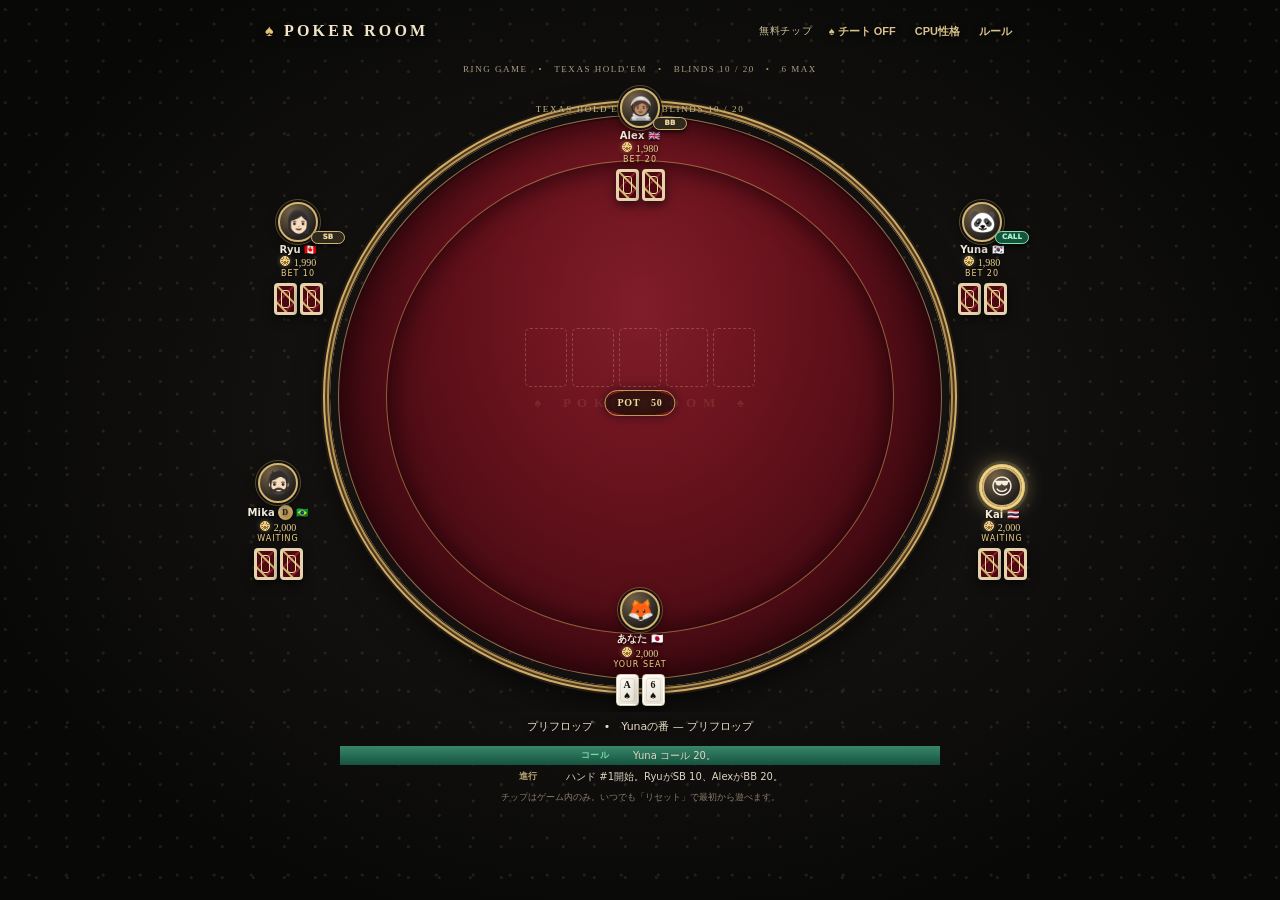
==== commit 224d03a7: "Keep table fixed and show colored actions at player avatars" ====
--- a/poker/index.html
+++ b/poker/index.html
@@ -1,7 +1,7 @@
 <!doctype html>
 <html lang="ja"><head><meta charset="utf-8"><meta name="viewport" content="width=device-width,initial-scale=1,viewport-fit=cover"><meta name="theme-color" content="#071b14"><title>POKER ROOM — テキサスホールデム</title>
 <style> 
-:root{color-scheme:dark;--ink:#f5eee3;--muted:#b6a88e;--gold:#d5b46e;--goldlight:#f4dda2;--dark:#080706;--felt:#5c0d17}*{box-sizing:border-box}html,body{margin:0;min-height:100%;background:#090807;color:var(--ink);font-family:system-ui,-apple-system,"Hiragino Kaku Gothic ProN",Meiryo,sans-serif}body{height:100vh;height:100dvh;min-height:0;background:radial-gradient(ellipse at 50% 47%,#211b18 0%,#11100f 43%,#080807 78%);overflow:hidden}body:before{content:"";position:fixed;inset:0;pointer-events:none;opacity:.14;background:radial-gradient(circle at 17% 31%,#c4a568 0 1px,transparent 2px),radial-gradient(circle at 79% 65%,#c4a568 0 1px,transparent 2px),repeating-linear-gradient(135deg,transparent 0 79px,#fff1 80px,transparent 81px 160px);background-size:31px 31px,37px 37px,auto}.app{position:relative;width:100%;max-width:none;height:100vh;height:100dvh;min-height:0;overflow:hidden;margin:0;padding:calc(8px + env(safe-area-inset-top)) 10px calc(8px + env(safe-area-inset-bottom));display:flex;flex-direction:column}.top{height:46px;flex:0 0 46px;display:flex;align-items:center;justify-content:space-between;gap:8px;margin:0 auto 3px;width:min(100%,760px);padding:0 5px}.brand{font:700 16px Georgia,"Times New Roman",serif;letter-spacing:.2em;color:#f1e4c8;text-shadow:0 2px 10px #000}.brand span{color:#e3c477}.top-right{display:flex;align-items:center;gap:13px}.pill{color:#d6c69f;font-size:10px;letter-spacing:.08em;white-space:nowrap}.quiet,.cheat-btn{border:0;background:none;color:#d9c18b;padding:7px 3px;font-size:11px;font-weight:750;cursor:pointer;white-space:nowrap;text-shadow:0 1px 6px #000}.quiet:active,.cheat-btn:active{color:#fff1c8}.lobby{width:min(100%,700px);margin:0 auto 2px;height:23px;display:flex;justify-content:center;align-items:center;gap:11px;white-space:nowrap;color:#a99c82;font:9px Georgia,serif;letter-spacing:.17em}.lobby span+span:before{content:"•";color:#b18d51;margin-right:11px}.table-wrap{position:relative;isolation:isolate;width:min(100%,900px);height:auto;min-height:0;flex:1 1 auto;margin:0 auto;overflow:hidden;background:transparent;border:0;border-radius:0;box-shadow:none}.table-wrap:before,.table-wrap:after{display:none}.felt{position:absolute;z-index:0;left:13%;right:13%;top:4%;bottom:5%;border-radius:50%;background:radial-gradient(ellipse at 50% 34%,#811d2a 0%,#64111b 39%,#470b13 70%,#33070d 100%);border:8px solid transparent;background-clip:padding-box;box-shadow:inset 0 0 0 1px #dfbf7d90,inset 0 0 0 3px #28080c,inset 0 0 44px #140205,0 0 0 1px #271e15,0 0 0 3px #b49254,0 0 0 5px #4d3820,0 0 0 7px #d0ad67,0 0 0 9px #251c13,0 13px 35px #000c}.felt:before{content:"";position:absolute;inset:8%;border-radius:50%;border:1px solid #dfbd6d75;box-shadow:inset 0 0 30px #200308}.felt:after{content:"♠　 P O K E R　R O O M　 ♠";position:absolute;left:50%;top:51%;transform:translate(-50%,-50%);font:700 13px Georgia,serif;letter-spacing:.14em;color:#f0d8971c;white-space:nowrap}.table-label{position:absolute;z-index:1;top:3.4%;left:50%;transform:translateX(-50%);color:#cbb988;font:9px Georgia,serif;letter-spacing:.18em;white-space:nowrap;text-shadow:0 1px 5px #000}.pot{position:absolute;z-index:2;top:51%;left:50%;transform:translate(-50%,-50%);padding:5px 12px;color:#f4da9b;font:700 10px Georgia,serif;letter-spacing:.08em;text-shadow:0 2px 8px #000;background:radial-gradient(ellipse,#291b0dce,#120c08a8 75%,transparent 76%);border:1px solid #c49b4d;border-radius:99px;box-shadow:0 0 12px #0008}.community{position:absolute;z-index:2;top:39%;left:50%;transform:translateX(-50%);display:flex;gap:5px}.card{position:relative;width:42px;height:59px;border-radius:5px;background:linear-gradient(145deg,#fffdf8,#e5ddcf);color:#171513;display:grid;place-content:center;text-align:center;box-shadow:0 4px 11px #0009,inset 0 0 0 1px #fff;font-weight:800;line-height:1;border:1px solid #d7c8a8}.card:after{content:"";position:absolute;inset:3px;border:1px solid #b8ab8a48;border-radius:3px;pointer-events:none}.card .rank{font:800 19px Georgia,serif}.card .suit{font-size:17px;margin-top:2px}.card.red{color:#a31d2c}.card.back{background-color:#640b16;background-image:repeating-linear-gradient(45deg,transparent 0 5px,#d3b66f 6px,#d3b66f 7px,transparent 8px 12px),repeating-linear-gradient(-45deg,#4c0911 0 5px,#8e1d2c 6px,#8e1d2c 7px,#4c0911 8px 12px);border:3px solid #e5d3ad;box-shadow:0 4px 11px #0009}.card.back:after{inset:4px;border-color:#f2dda4}.card.empty{background:#fff0;border:1px dashed #dfc48046;box-shadow:none}.card.empty:after{display:none}.card.future{opacity:.68;filter:saturate(.72);outline:1px dashed #efd48c;outline-offset:1px}.river-preview{position:absolute;z-index:4;top:61%;left:50%;transform:translateX(-50%);max-width:90%;color:#f3d994;font-size:10px;font-weight:800;white-space:nowrap;text-shadow:0 2px 8px #000,0 0 12px #000}.river-preview.hidden{display:none!important}.seats{position:absolute;z-index:3;inset:0;pointer-events:none}.seat{position:absolute;width:116px;min-height:0;padding:0;text-align:center;background:none;border:0;border-radius:0;box-shadow:none;transition:filter .2s;pointer-events:auto}.seat.folded{opacity:.38;filter:grayscale(1)}.seat.winner .avatar{box-shadow:0 0 0 3px #f5d989,0 0 25px #f5d989b5}.player-head{display:flex;flex-direction:column;align-items:center;gap:2px;min-width:0}.avatar{position:relative;flex:0 0 40px;width:40px;height:40px;border-radius:50%;display:grid;place-items:center;border:2px solid #d2b46f;background:radial-gradient(circle at 31% 23%,#766247,#24211e 72%);font-size:22px;box-shadow:0 0 0 2px #111,0 3px 11px #000b;transition:box-shadow .2s}.avatar:after{content:"";position:absolute;inset:-5px;border-radius:50%;border:1px solid #cfaa5b66}.seat.turn .avatar{box-shadow:0 0 0 3px #f1d489,0 0 0 6px #f1d48926,0 0 22px #f1d489a3;animation:glow 1.3s ease-in-out infinite alternate}@keyframes glow{to{filter:brightness(1.23)}}.player-meta{min-width:0;max-width:100%}.seat .name{font-size:10px;font-weight:800;white-space:nowrap;overflow:hidden;text-overflow:ellipsis;color:#f6efdf;text-shadow:0 1px 5px #000;letter-spacing:.01em}.flag{font-size:10px}.seat .stack{font:10px Georgia,serif;color:#ecd391;margin-top:1px;white-space:nowrap;text-shadow:0 1px 5px #000}.stack:before{content:"";display:inline-block;width:8px;height:8px;margin-right:4px;border-radius:50%;vertical-align:0;background:repeating-conic-gradient(#ecd287 0 18deg,#9c6c31 19deg 34deg);border:1px solid #f4df9d;box-shadow:0 0 5px #e3bf6b70}.dealer{display:inline-grid;place-items:center;background:linear-gradient(145deg,#f5dc9e,#b78d44);color:#24190b;border-radius:50%;font:900 8px Georgia,serif;width:15px;height:15px;margin-left:3px;vertical-align:1px;box-shadow:0 1px 4px #000}.seat .state{font-size:8px;color:#edce84;min-height:11px;margin-top:1px;text-align:center;text-shadow:0 1px 5px #000;letter-spacing:.12em}.hole{display:flex;justify-content:center;gap:3px;margin-top:3px}.hole .card{width:23px;height:32px;border-radius:4px}.hole .rank{font-size:10px!important}.hole .suit{font-size:9px!important}.seat[data-seat="0"]{left:50%;bottom:1%;transform:translateX(-50%);width:140px}.seat[data-seat="1"]{left:2%;bottom:19%}.seat[data-seat="2"]{left:2%;top:18%}.seat[data-seat="3"]{left:50%;top:1%;transform:translateX(-50%)}.seat[data-seat="4"]{right:2%;top:18%}.seat[data-seat="5"]{right:2%;bottom:19%}.controls{width:min(100%,620px);flex:0 0 auto;margin:3px auto 0;padding:4px 5px 0;display:flex;flex-direction:column;gap:7px;align-items:stretch;background:transparent;border:0;border-radius:0;box-shadow:none}.status{font-size:11px;color:#e7dbc3;text-align:center;min-height:17px;text-shadow:0 1px 6px #000}.control-actions{display:flex;flex-wrap:nowrap;gap:9px;justify-content:center}.action{border:0;border-radius:999px;padding:11px 16px;font-weight:850;cursor:pointer;min-width:86px;box-shadow:0 4px 12px #0008,inset 0 1px #fff4;transition:filter .15s,transform .15s}.action:hover:not(:disabled){filter:brightness(1.15);transform:translateY(-1px)}.action:disabled{opacity:.4;cursor:default}.fold{background:linear-gradient(#983e42,#5d1e25);color:#fff0e4}.watch{background:linear-gradient(#45423b,#222321);border:1px solid #aa905e;color:#f1dfb5}.check{background:linear-gradient(#555853,#292c29);color:#f5eee0}.call{background:linear-gradient(#38866c,#15533f);color:#f2f1db}.raise,.next{background:linear-gradient(#f0d28a,#b58a44);color:#21170a}.betrow{display:flex;align-items:center;gap:10px;color:#cabb9f;font-size:10px}.betrow input{flex:1;accent-color:#d2ad68}.betrow strong{color:#f0d28d;min-width:55px;text-align:right}.log{flex:0 0 auto;margin:1px auto 0;width:min(100%,620px);max-height:44px;overflow:auto;padding:2px 10px;text-align:center;background:none;border:0;border-radius:0;font-size:9px;color:#aa9d85;line-height:1.5}.log div+div{border:0;padding:0;margin:0}.help{flex:0 0 auto;color:#8a7d68;font-size:9px;text-align:center;margin:3px 0}.overlay{position:fixed;inset:0;background:#000c;display:none;align-items:center;justify-content:center;padding:20px;z-index:10}.modal{max-width:430px;width:100%;background:radial-gradient(ellipse at top,#33291d,#111211 80%);border:1px solid #967344;border-radius:20px;padding:20px;box-shadow:0 20px 70px #000}.modal h2{margin:0 0 8px;color:#f3d899;font:700 22px Georgia,serif}.modal p{color:#cbbba1;font-size:13px;line-height:1.7}.modal .actions{display:flex;justify-content:flex-end;gap:8px}.toast{color:#dfc786;font-size:10px;text-align:center}.hidden{display:none!important}@media(min-width:651px){.table-wrap{width:min(100%,1000px);height:auto;min-height:0}.felt{left:19%;right:19%;top:4%;bottom:4%}.seat[data-seat="1"]{left:8%;bottom:21%}.seat[data-seat="2"]{left:10%;top:19%}.seat[data-seat="4"]{right:10%;top:19%}.seat[data-seat="5"]{right:8%;bottom:21%}}@media(max-width:650px){.app{padding:calc(6px + env(safe-area-inset-top)) 5px calc(4px + env(safe-area-inset-bottom))}.top{height:39px;flex-basis:39px;margin-bottom:0;padding:0 4px}.brand{font-size:13px;letter-spacing:.13em}.top-right{gap:9px}.pill{font-size:9px;padding:0}.quiet,.cheat-btn{padding:6px 0;font-size:9px}.lobby{height:19px;margin-bottom:0;font-size:8px;gap:6px;letter-spacing:.12em}.lobby span+span:before{margin-right:6px}.table-wrap{height:auto;min-height:0;width:100%}.felt{left:14%;right:14%;top:3%;bottom:3%;border-width:8px}.felt:after{font-size:10px;letter-spacing:.1em}.table-label{top:2.8%;font-size:8px}.community{top:39%;gap:3px}.card{width:36px;height:51px;border-radius:4px}.card .rank{font-size:16px}.card .suit{font-size:14px}.pot{top:51%;padding:4px 9px;font-size:9px}.river-preview{top:59%;max-width:94%;font-size:9px}.seat{width:89px}.avatar{width:34px;height:34px;flex-basis:34px;font-size:19px}.avatar:after{inset:-4px}.seat .name{font-size:8px}.seat .stack{font-size:9px}.seat .state{font-size:7px;min-height:9px}.hole{gap:2px;margin-top:2px}.hole .card{width:19px;height:27px}.hole .rank{font-size:9px!important}.hole .suit{font-size:8px!important}.seat[data-seat="0"]{width:125px;bottom:1%}.seat[data-seat="1"]{left:1%;bottom:19%}.seat[data-seat="2"]{left:1%;top:18%}.seat[data-seat="3"]{top:1%}.seat[data-seat="4"]{right:1%;top:18%}.seat[data-seat="5"]{right:1%;bottom:19%}.controls{width:100%;padding:2px 6px 0;gap:5px}.status{font-size:10px;min-height:15px}.control-actions{gap:7px}.action{min-width:0;flex:1;padding:10px 7px;font-size:10px}.betrow{font-size:9px}.log{max-height:54px;font-size:8px}.log-entry{min-height:15px;font-size:8px}.log-tag{min-width:54px;font-size:8px}.help{font-size:8px}}@media(orientation:landscape) and (max-height:500px){.app{padding:calc(3px + env(safe-area-inset-top)) 9px calc(3px + env(safe-area-inset-bottom))}.top{height:30px;flex-basis:30px;margin:0 auto}.brand{font-size:12px}.lobby{height:15px;flex:0 0 15px;font-size:7px;margin:0}.table-wrap{width:min(100%,1050px);min-height:0}.felt{left:12%;right:12%;top:9%;bottom:9%}.felt:after{font-size:11px}.table-label{top:1.7%;font-size:7px}.community{top:34%;gap:3px}.card{width:31px;height:44px}.card .rank{font-size:14px}.card .suit{font-size:12px}.pot{top:49%;font-size:8px;padding:3px 7px}.river-preview{top:64%;font-size:8px}.seat{width:74px}.player-head{gap:1px}.avatar{width:25px;height:25px;flex-basis:25px;font-size:14px}.avatar:after{inset:-3px}.seat .name{font-size:7px}.seat .stack{font-size:7px}.seat .state{font-size:6px;min-height:7px}.hole{gap:1px;margin-top:1px}.hole .card{width:15px;height:21px}.hole .rank{font-size:7px!important}.hole .suit{font-size:6px!important}.seat[data-seat="0"]{width:94px;bottom:0}.seat[data-seat="1"]{left:1%;bottom:10%}.seat[data-seat="2"]{left:13%;top:0}.seat[data-seat="3"]{top:0}.seat[data-seat="4"]{right:13%;top:0}.seat[data-seat="5"]{right:1%;bottom:10%}.controls{width:min(100%,730px);margin:0 auto;padding:1px 4px 0;gap:3px}.status{font-size:8px;min-height:10px}.control-actions{gap:5px}.action{padding:6px 14px;min-width:76px;font-size:9px}.betrow{font-size:8px}.log{max-height:30px;font-size:7px;line-height:1.15}.log-entry{min-height:11px;font-size:7px}.log-tag{min-width:48px;font-size:7px}.help{display:none}}.cpu-modal{border-radius:22px}.cpu-row{display:flex;align-items:center;gap:10px;padding:8px 0;border-bottom:1px solid #ffffff16}.cpu-row:last-child{border-bottom:0}.cpu-avatar{font-size:22px;width:34px;text-align:center}.cpu-name{flex:1;font-size:12px;color:#f2ead8}.cpu-name span{font-size:11px}.style-cycle{border:0;background:none;color:#edce84;font-size:11px;font-weight:800;padding:7px 2px;cursor:pointer}.style-cycle span{color:#a99771;margin-left:4px}.log{display:flex;flex-direction:column;gap:2px}.log-entry{display:flex;align-items:center;justify-content:center;gap:7px;min-height:19px;font-size:10px}.log-tag{min-width:62px;text-align:center;font-size:9px;font-weight:900;letter-spacing:.04em}.log-text{color:#ded4c1}.log-entry.fold .log-tag{color:#ff8585}.log-entry.call .log-tag{color:#76d7aa}.log-entry.check .log-tag{color:#bbc5c0}.log-entry.raise .log-tag{color:#ffd46f}.log-entry.win .log-tag,.log-entry.showdown .log-tag{color:#c6a5ff}.log-entry.info .log-tag{color:#bba575}</style></head>
+:root{color-scheme:dark;--ink:#f5eee3;--muted:#b6a88e;--gold:#d5b46e;--goldlight:#f4dda2;--dark:#080706;--felt:#5c0d17}*{box-sizing:border-box}html,body{margin:0;min-height:100%;background:#090807;color:var(--ink);font-family:system-ui,-apple-system,"Hiragino Kaku Gothic ProN",Meiryo,sans-serif}body{height:100vh;height:100dvh;min-height:0;background:radial-gradient(ellipse at 50% 47%,#211b18 0%,#11100f 43%,#080807 78%);overflow:hidden}body:before{content:"";position:fixed;inset:0;pointer-events:none;opacity:.14;background:radial-gradient(circle at 17% 31%,#c4a568 0 1px,transparent 2px),radial-gradient(circle at 79% 65%,#c4a568 0 1px,transparent 2px),repeating-linear-gradient(135deg,transparent 0 79px,#fff1 80px,transparent 81px 160px);background-size:31px 31px,37px 37px,auto}.app{position:relative;width:100%;max-width:none;height:100vh;height:100dvh;min-height:0;overflow:hidden;margin:0;padding:calc(8px + env(safe-area-inset-top)) 10px calc(8px + env(safe-area-inset-bottom));display:flex;flex-direction:column}.top{height:46px;flex:0 0 46px;display:flex;align-items:center;justify-content:space-between;gap:8px;margin:0 auto 3px;width:min(100%,760px);padding:0 5px}.brand{font:700 16px Georgia,"Times New Roman",serif;letter-spacing:.2em;color:#f1e4c8;text-shadow:0 2px 10px #000}.brand span{color:#e3c477}.top-right{display:flex;align-items:center;gap:13px}.pill{color:#d6c69f;font-size:10px;letter-spacing:.08em;white-space:nowrap}.quiet,.cheat-btn{border:0;background:none;color:#d9c18b;padding:7px 3px;font-size:11px;font-weight:750;cursor:pointer;white-space:nowrap;text-shadow:0 1px 6px #000}.quiet:active,.cheat-btn:active{color:#fff1c8}.lobby{width:min(100%,700px);margin:0 auto 2px;height:23px;display:flex;justify-content:center;align-items:center;gap:11px;white-space:nowrap;color:#a99c82;font:9px Georgia,serif;letter-spacing:.17em}.lobby span+span:before{content:"•";color:#b18d51;margin-right:11px}.table-wrap{position:relative;isolation:isolate;width:min(100%,900px);height:clamp(420px,calc(100dvh - 270px),700px);min-height:0;flex:0 0 auto;margin:0 auto;overflow:hidden;background:transparent;border:0;border-radius:0;box-shadow:none}.table-wrap:before,.table-wrap:after{display:none}.felt{position:absolute;z-index:0;left:13%;right:13%;top:4%;bottom:5%;border-radius:50%;background:radial-gradient(ellipse at 50% 34%,#811d2a 0%,#64111b 39%,#470b13 70%,#33070d 100%);border:8px solid transparent;background-clip:padding-box;box-shadow:inset 0 0 0 1px #dfbf7d90,inset 0 0 0 3px #28080c,inset 0 0 44px #140205,0 0 0 1px #271e15,0 0 0 3px #b49254,0 0 0 5px #4d3820,0 0 0 7px #d0ad67,0 0 0 9px #251c13,0 13px 35px #000c}.felt:before{content:"";position:absolute;inset:8%;border-radius:50%;border:1px solid #dfbd6d75;box-shadow:inset 0 0 30px #200308}.felt:after{content:"♠　 P O K E R　R O O M　 ♠";position:absolute;left:50%;top:51%;transform:translate(-50%,-50%);font:700 13px Georgia,serif;letter-spacing:.14em;color:#f0d8971c;white-space:nowrap}.table-label{position:absolute;z-index:1;top:3.4%;left:50%;transform:translateX(-50%);color:#cbb988;font:9px Georgia,serif;letter-spacing:.18em;white-space:nowrap;text-shadow:0 1px 5px #000}.pot{position:absolute;z-index:2;top:51%;left:50%;transform:translate(-50%,-50%);padding:5px 12px;color:#f4da9b;font:700 10px Georgia,serif;letter-spacing:.08em;text-shadow:0 2px 8px #000;background:radial-gradient(ellipse,#291b0dce,#120c08a8 75%,transparent 76%);border:1px solid #c49b4d;border-radius:99px;box-shadow:0 0 12px #0008}.community{position:absolute;z-index:2;top:39%;left:50%;transform:translateX(-50%);display:flex;gap:5px}.card{position:relative;width:42px;height:59px;border-radius:5px;background:linear-gradient(145deg,#fffdf8,#e5ddcf);color:#171513;display:grid;place-content:center;text-align:center;box-shadow:0 4px 11px #0009,inset 0 0 0 1px #fff;font-weight:800;line-height:1;border:1px solid #d7c8a8}.card:after{content:"";position:absolute;inset:3px;border:1px solid #b8ab8a48;border-radius:3px;pointer-events:none}.card .rank{font:800 19px Georgia,serif}.card .suit{font-size:17px;margin-top:2px}.card.red{color:#a31d2c}.card.back{background-color:#640b16;background-image:repeating-linear-gradient(45deg,transparent 0 5px,#d3b66f 6px,#d3b66f 7px,transparent 8px 12px),repeating-linear-gradient(-45deg,#4c0911 0 5px,#8e1d2c 6px,#8e1d2c 7px,#4c0911 8px 12px);border:3px solid #e5d3ad;box-shadow:0 4px 11px #0009}.card.back:after{inset:4px;border-color:#f2dda4}.card.empty{background:#fff0;border:1px dashed #dfc48046;box-shadow:none}.card.empty:after{display:none}.card.future{opacity:.68;filter:saturate(.72);outline:1px dashed #efd48c;outline-offset:1px}.river-preview{position:absolute;z-index:4;top:61%;left:50%;transform:translateX(-50%);max-width:90%;color:#f3d994;font-size:10px;font-weight:800;white-space:nowrap;text-shadow:0 2px 8px #000,0 0 12px #000}.river-preview.hidden{display:none!important}.seats{position:absolute;z-index:3;inset:0;pointer-events:none}.seat{position:absolute;width:116px;min-height:0;padding:0;text-align:center;background:none;border:0;border-radius:0;box-shadow:none;transition:filter .2s;pointer-events:auto}.seat.folded{opacity:.38;filter:grayscale(1)}.seat.winner .avatar{box-shadow:0 0 0 3px #f5d989,0 0 25px #f5d989b5}.player-head{display:flex;flex-direction:column;align-items:center;gap:2px;min-width:0}.avatar{position:relative;flex:0 0 40px;width:40px;height:40px;border-radius:50%;display:grid;place-items:center;border:2px solid #d2b46f;background:radial-gradient(circle at 31% 23%,#766247,#24211e 72%);font-size:22px;box-shadow:0 0 0 2px #111,0 3px 11px #000b;transition:box-shadow .2s}.avatar:after{content:"";position:absolute;inset:-5px;border-radius:50%;border:1px solid #cfaa5b66}.seat.turn .avatar{box-shadow:0 0 0 3px #f1d489,0 0 0 6px #f1d48926,0 0 22px #f1d489a3;animation:glow 1.3s ease-in-out infinite alternate}@keyframes glow{to{filter:brightness(1.23)}}.player-meta{min-width:0;max-width:100%}.seat .name{font-size:10px;font-weight:800;white-space:nowrap;overflow:hidden;text-overflow:ellipsis;color:#f6efdf;text-shadow:0 1px 5px #000;letter-spacing:.01em}.flag{font-size:10px}.seat .stack{font:10px Georgia,serif;color:#ecd391;margin-top:1px;white-space:nowrap;text-shadow:0 1px 5px #000}.stack:before{content:"";display:inline-block;width:8px;height:8px;margin-right:4px;border-radius:50%;vertical-align:0;background:repeating-conic-gradient(#ecd287 0 18deg,#9c6c31 19deg 34deg);border:1px solid #f4df9d;box-shadow:0 0 5px #e3bf6b70}.dealer{display:inline-grid;place-items:center;background:linear-gradient(145deg,#f5dc9e,#b78d44);color:#24190b;border-radius:50%;font:900 8px Georgia,serif;width:15px;height:15px;margin-left:3px;vertical-align:1px;box-shadow:0 1px 4px #000}.seat .state{font-size:8px;color:#edce84;min-height:11px;margin-top:1px;text-align:center;text-shadow:0 1px 5px #000;letter-spacing:.12em}.hole{display:flex;justify-content:center;gap:3px;margin-top:3px}.hole .card{width:23px;height:32px;border-radius:4px}.hole .rank{font-size:10px!important}.hole .suit{font-size:9px!important}.seat[data-seat="0"]{left:50%;bottom:1%;transform:translateX(-50%);width:140px}.seat[data-seat="1"]{left:2%;bottom:19%}.seat[data-seat="2"]{left:2%;top:18%}.seat[data-seat="3"]{left:50%;top:1%;transform:translateX(-50%)}.seat[data-seat="4"]{right:2%;top:18%}.seat[data-seat="5"]{right:2%;bottom:19%}.controls{width:min(100%,620px);flex:0 0 auto;margin:3px auto 0;padding:4px 5px 0;display:flex;flex-direction:column;gap:7px;align-items:stretch;background:transparent;border:0;border-radius:0;box-shadow:none}.status{font-size:11px;color:#e7dbc3;text-align:center;min-height:17px;text-shadow:0 1px 6px #000}.control-actions{display:flex;flex-wrap:nowrap;gap:9px;justify-content:center}.action{border:0;border-radius:999px;padding:11px 16px;font-weight:850;cursor:pointer;min-width:86px;box-shadow:0 4px 12px #0008,inset 0 1px #fff4;transition:filter .15s,transform .15s}.action:hover:not(:disabled){filter:brightness(1.15);transform:translateY(-1px)}.action:disabled{opacity:.4;cursor:default}.fold{background:linear-gradient(#983e42,#5d1e25);color:#fff0e4}.watch{background:linear-gradient(#45423b,#222321);border:1px solid #aa905e;color:#f1dfb5}.check{background:linear-gradient(#555853,#292c29);color:#f5eee0}.call{background:linear-gradient(#38866c,#15533f);color:#f2f1db}.raise,.next{background:linear-gradient(#f0d28a,#b58a44);color:#21170a}.betrow{display:flex;align-items:center;gap:10px;color:#cabb9f;font-size:10px}.betrow input{flex:1;accent-color:#d2ad68}.betrow strong{color:#f0d28d;min-width:55px;text-align:right}.log{flex:0 0 auto;margin:1px auto 0;width:min(100%,620px);max-height:44px;overflow:auto;padding:2px 10px;text-align:center;background:none;border:0;border-radius:0;font-size:9px;color:#aa9d85;line-height:1.5}.log div+div{border:0;padding:0;margin:0}.help{flex:0 0 auto;color:#8a7d68;font-size:9px;text-align:center;margin:3px 0}.overlay{position:fixed;inset:0;background:#000c;display:none;align-items:center;justify-content:center;padding:20px;z-index:10}.modal{max-width:430px;width:100%;background:radial-gradient(ellipse at top,#33291d,#111211 80%);border:1px solid #967344;border-radius:20px;padding:20px;box-shadow:0 20px 70px #000}.modal h2{margin:0 0 8px;color:#f3d899;font:700 22px Georgia,serif}.modal p{color:#cbbba1;font-size:13px;line-height:1.7}.modal .actions{display:flex;justify-content:flex-end;gap:8px}.toast{color:#dfc786;font-size:10px;text-align:center}.hidden{display:none!important}@media(min-width:651px){.table-wrap{width:min(100%,1000px);height:clamp(420px,calc(100dvh - 270px),700px);min-height:0;flex:0 0 auto}.felt{left:19%;right:19%;top:4%;bottom:4%}.seat[data-seat="1"]{left:8%;bottom:21%}.seat[data-seat="2"]{left:10%;top:19%}.seat[data-seat="4"]{right:10%;top:19%}.seat[data-seat="5"]{right:8%;bottom:21%}}@media(max-width:650px){.app{padding:calc(6px + env(safe-area-inset-top)) 5px calc(4px + env(safe-area-inset-bottom))}.top{height:39px;flex-basis:39px;margin-bottom:0;padding:0 4px}.brand{font-size:13px;letter-spacing:.13em}.top-right{gap:9px}.pill{font-size:9px;padding:0}.quiet,.cheat-btn{padding:6px 0;font-size:9px}.lobby{height:19px;margin-bottom:0;font-size:8px;gap:6px;letter-spacing:.12em}.lobby span+span:before{margin-right:6px}.table-wrap{height:clamp(310px,calc(100dvh - 235px),680px);min-height:0;width:100%;flex:0 0 auto}.felt{left:14%;right:14%;top:3%;bottom:3%;border-width:8px}.felt:after{font-size:10px;letter-spacing:.1em}.table-label{top:2.8%;font-size:8px}.community{top:39%;gap:3px}.card{width:36px;height:51px;border-radius:4px}.card .rank{font-size:16px}.card .suit{font-size:14px}.pot{top:51%;padding:4px 9px;font-size:9px}.river-preview{top:59%;max-width:94%;font-size:9px}.seat{width:89px}.avatar-wrap{width:34px;height:34px;flex-basis:34px}.avatar{width:34px;height:34px;flex-basis:34px;font-size:19px}.avatar:after{inset:-4px}.seat .name{font-size:8px}.seat .stack{font-size:9px}.seat .state{font-size:7px;min-height:9px}.hole{gap:2px;margin-top:2px}.hole .card{width:19px;height:27px}.hole .rank{font-size:9px!important}.hole .suit{font-size:8px!important}.seat[data-seat="0"]{width:125px;bottom:1%}.seat[data-seat="1"]{left:1%;bottom:19%}.seat[data-seat="2"]{left:1%;top:18%}.seat[data-seat="3"]{top:1%}.seat[data-seat="4"]{right:1%;top:18%}.seat[data-seat="5"]{right:1%;bottom:19%}.controls{width:100%;padding:2px 6px 0;gap:5px}.status{font-size:10px;min-height:15px}.control-actions{gap:7px}.action{min-width:0;flex:1;padding:10px 7px;font-size:10px}.betrow{font-size:9px}.log{max-height:54px;font-size:8px}.log-entry{min-height:15px;font-size:8px}.log-tag{min-width:54px;font-size:8px}.help{font-size:8px}}@media(orientation:landscape) and (max-height:500px){.app{padding:calc(3px + env(safe-area-inset-top)) 9px calc(3px + env(safe-area-inset-bottom))}.top{height:30px;flex-basis:30px;margin:0 auto}.brand{font-size:12px}.lobby{height:15px;flex:0 0 15px;font-size:7px;margin:0}.table-wrap{width:min(100%,1050px);height:clamp(185px,calc(100dvh - 145px),340px);min-height:0;flex:0 0 auto}.felt{left:12%;right:12%;top:9%;bottom:9%}.felt:after{font-size:11px}.table-label{top:1.7%;font-size:7px}.community{top:34%;gap:3px}.card{width:31px;height:44px}.card .rank{font-size:14px}.card .suit{font-size:12px}.pot{top:49%;font-size:8px;padding:3px 7px}.river-preview{top:64%;font-size:8px}.seat{width:74px}.player-head{gap:1px}.avatar-wrap{width:25px;height:25px;flex-basis:25px}.avatar{width:25px;height:25px;flex-basis:25px;font-size:14px}.avatar:after{inset:-3px}.seat .name{font-size:7px}.seat .stack{font-size:7px}.seat .state{font-size:6px;min-height:7px}.hole{gap:1px;margin-top:1px}.hole .card{width:15px;height:21px}.hole .rank{font-size:7px!important}.hole .suit{font-size:6px!important}.seat[data-seat="0"]{width:94px;bottom:0}.seat[data-seat="1"]{left:1%;bottom:10%}.seat[data-seat="2"]{left:13%;top:0}.seat[data-seat="3"]{top:0}.seat[data-seat="4"]{right:13%;top:0}.seat[data-seat="5"]{right:1%;bottom:10%}.controls{width:min(100%,730px);margin:0 auto;padding:1px 4px 0;gap:3px}.status{font-size:8px;min-height:10px}.control-actions{gap:5px}.action{padding:6px 14px;min-width:76px;font-size:9px}.betrow{font-size:8px}.log{max-height:30px;font-size:7px;line-height:1.15}.log-entry{min-height:11px;font-size:7px}.log-tag{min-width:48px;font-size:7px}.help{display:none}}.cpu-modal{border-radius:22px}.cpu-row{display:flex;align-items:center;gap:10px;padding:8px 0;border-bottom:1px solid #ffffff16}.cpu-row:last-child{border-bottom:0}.cpu-avatar{font-size:22px;width:34px;text-align:center}.cpu-name{flex:1;font-size:12px;color:#f2ead8}.cpu-name span{font-size:11px}.style-cycle{border:0;background:none;color:#edce84;font-size:11px;font-weight:800;padding:7px 2px;cursor:pointer}.style-cycle span{color:#a99771;margin-left:4px}.log{display:flex;flex-direction:column;gap:2px}.log-entry{display:flex;align-items:center;justify-content:center;gap:7px;min-height:19px;font-size:10px}.log-tag{min-width:62px;text-align:center;font-size:9px;font-weight:900;letter-spacing:.04em}.log-text{color:#ded4c1}.log-entry.fold .log-tag{color:#ff8585}.log-entry.call .log-tag{color:#76d7aa}.log-entry.check .log-tag{color:#bbc5c0}.log-entry.raise .log-tag{color:#ffd46f}.log-entry.win .log-tag,.log-entry.showdown .log-tag{color:#c6a5ff}.log-entry.info .log-tag{color:#bba575}.avatar-wrap{position:relative;width:40px;height:40px;flex:0 0 40px}.avatar-wrap .avatar{width:100%;height:100%;flex:none}.action-badge{position:absolute;right:-27px;bottom:-2px;z-index:4;min-width:34px;padding:2px 4px;border:1px solid;border-radius:99px;background:#171410;color:#f7efdc;font-size:7px;font-weight:950;letter-spacing:.02em;line-height:1;text-align:center;box-shadow:0 2px 5px #000b}.action-badge.fold-action{border-color:#aaa;background:#606060;color:#f0f0f0}.action-badge.call-action{border-color:#8be0b2;background:#14543d;color:#aaf0c6}.action-badge.check-action{border-color:#aeb6b0;background:#343a36;color:#e1e6e2}.action-badge.raise-action{border-color:#f2d47f;background:#705017;color:#ffe7a2}.action-badge.blind-action{border-color:#cfb776;background:#30291d;color:#e7d59b}.seat.folded{opacity:.72;filter:grayscale(1)}.seat.folded .avatar{border-color:#858585;background:linear-gradient(145deg,#696969,#282828);filter:grayscale(1);box-shadow:0 0 0 2px #141414,0 2px 8px #000}.seat.folded .avatar:after{border-color:#8888}.seat.folded .name,.seat.folded .stack,.seat.folded .state{color:#929292}.seat.folded .hole{opacity:.25}.seat.folded .action-badge{border-color:#999;background:#555;color:#ddd}@media(max-width:650px){.avatar-wrap{width:34px;height:34px;flex-basis:34px}.avatar-wrap .avatar{width:100%;height:100%}}@media(orientation:landscape) and (max-height:500px){.avatar-wrap{width:25px;height:25px;flex-basis:25px}.avatar-wrap .avatar{width:100%;height:100%}}</style></head>
 <body><main class="app">
 <header class="top"><div class="brand"><span>♠</span> POKER ROOM</div><div class="top-right"><span class="pill">無料チップ</span><button class="cheat-btn" id="cheatToggle">♠ チート OFF</button><button class="quiet" id="cpuSettingsBtn">CPU性格</button><button class="quiet" id="rulesBtn">ルール</button></div></header>
 <div class="lobby"><span>RING GAME</span><span>TEXAS HOLD’EM</span><span>BLINDS 10 / 20</span><span>6 MAX</span></div>
@@ -21,7 +21,7 @@
 let players=[],dealer=0,deck=[],board=[],pot=0,street='idle',currentBet=0,lastRaise=BIG,actor=-1,handNo=0,handOver=true,logs=[],timer=null;
 const $=s=>document.querySelector(s);
 let cheatMode=false,skipAvailable=false,fullBoard=[],riverResult='';
-function newPlayer(i){return {i,name:names[i],style:cpuStyles[i],stack:START,hole:[],folded:false,allIn:false,acted:false,street:0,committed:0,bet:0};}
+function newPlayer(i){return {i,name:names[i],style:cpuStyles[i],stack:START,hole:[],folded:false,allIn:false,acted:false,street:0,committed:0,bet:0,lastAction:''};}
 function card(rank,suit){return {rank,suit}}
 function ctext(c){return `${RANKS[c.rank]}${c.suit}`}
 function makeCard(c,back=false,empty=false,future=false){const d=document.createElement('div');d.className='card'+(back?' back':'')+(empty?' empty':'')+(future?' future':'')+(!back&&!empty&&(c.suit==='♥'||c.suit==='♦')?' red':'');if(!back&&!empty)d.innerHTML=`<span class="rank">${RANKS[c.rank]}</span><span class="suit">${c.suit}</span>`;return d}
@@ -31,19 +31,19 @@
 function totalPot(){return players.reduce((n,p)=>n+p.committed,0)}
 function nextSeat(from,predicate){for(let k=1;k<=players.length;k++){const i=(from+k)%players.length;if(predicate(players[i]))return i}return -1}
 function commit(p,amount){const n=Math.max(0,Math.min(amount,p.stack));p.stack-=n;p.street+=n;p.committed+=n;p.bet=n;p.allIn=p.stack===0;pot=totalPot();return n}
-function startHand(){clearTimeout(timer);if(!players.length)players=names.map((_,i)=>newPlayer(i));for(const p of players)if(p.stack<=0){p.stack=START;log(`${p.name}にプレイチップを補充しました。`)}handNo++;dealer=(dealer+1)%players.length;board=[];fullBoard=[];riverResult='';pot=0;street='preflop';handOver=false;skipAvailable=false;currentBet=BIG;lastRaise=BIG;deck=shuffle(SUITS.flatMap(s=>Array.from({length:13},(_,j)=>card(j+2,s))));players.forEach(p=>{p.hole=[deck.pop(),deck.pop()];p.folded=false;p.allIn=false;p.acted=false;p.street=0;p.committed=0;p.bet=0;p.winner=false});fullBoard=Array.from({length:5},()=>deck.pop());const sb=(dealer+1)%6,bb=(dealer+2)%6;commit(players[sb],SMALL);commit(players[bb],BIG);actor=nextSeat(bb,p=>!p.folded&&!p.allIn);log(`ハンド #${handNo}開始。${players[sb].name}がSB ${SMALL}、${players[bb].name}がBB ${BIG}。`);setStatus('プリフロップ');render();runBots()}
+function startHand(){clearTimeout(timer);if(!players.length)players=names.map((_,i)=>newPlayer(i));for(const p of players)if(p.stack<=0){p.stack=START;log(`${p.name}にプレイチップを補充しました。`)}handNo++;dealer=(dealer+1)%players.length;board=[];fullBoard=[];riverResult='';pot=0;street='preflop';handOver=false;skipAvailable=false;currentBet=BIG;lastRaise=BIG;deck=shuffle(SUITS.flatMap(s=>Array.from({length:13},(_,j)=>card(j+2,s))));players.forEach(p=>{p.hole=[deck.pop(),deck.pop()];p.folded=false;p.allIn=false;p.acted=false;p.street=0;p.committed=0;p.bet=0;p.winner=false;p.lastAction=''});fullBoard=Array.from({length:5},()=>deck.pop());const sb=(dealer+1)%6,bb=(dealer+2)%6;commit(players[sb],SMALL);players[sb].lastAction='sb';commit(players[bb],BIG);players[bb].lastAction='bb';actor=nextSeat(bb,p=>!p.folded&&!p.allIn);log(`ハンド #${handNo}開始。${players[sb].name}がSB ${SMALL}、${players[bb].name}がBB ${BIG}。`);setStatus('プリフロップ');render();runBots()}
 function setStatus(extra=''){const phase={preflop:'プリフロップ',flop:'フロップ',turn:'ターン',river:'リバー',showdown:'ショーダウン',idle:'待機'}[street]||street;$('#status').textContent=skipAvailable?'フォールドしました。CPU戦を観戦するか、次のハンドへ進めます。':handOver?extra||'次のハンドを始められます。':`${phase}　•　${actor===0?'あなたの番':players[actor]?.name+'の番'}${extra?' — '+extra:''}`;}
 function live(){return players.filter(p=>!p.folded)}
 function eligible(){return players.filter(p=>!p.folded&&!p.allIn)}
 function needCall(p){return Math.max(0,currentBet-p.street)}
 function canRaise(p){return !p.allIn&&p.stack>needCall(p)&&eligible().length>1}
-function render(){pot=totalPot();$('#pot').textContent=`POT　${pot}`;const com=$('#community');com.innerHTML='';const visibleBoard=cheatMode?fullBoard:board;for(let i=0;i<5;i++)com.append(visibleBoard[i]?makeCard(visibleBoard[i],false,false,cheatMode&&i>=board.length):makeCard(null,false,true));const host=$('#seats');host.innerHTML='';players.forEach((p,i)=>{const el=document.createElement('div');el.className='seat'+(p.folded?' folded':'')+(actor===i&&!handOver?' turn':'')+(p.winner?' winner':'');el.dataset.seat=i;let name=p.name+(i===dealer?'<span class="dealer">D</span>':'');el.innerHTML=`<div class="player-head"><div class="avatar">${avatars[i]}</div><div class="player-meta"><div class="name">${name} <span class="flag">${flags[i]}</span></div><div class="stack">${p.stack.toLocaleString()}</div></div></div><div class="state">${p.folded?'FOLD':p.allIn?'ALL-IN':p.bet?`BET ${p.bet}`:p.i===0?'YOUR SEAT':'WAITING'}</div><div class="hole"></div>`;const h=el.querySelector('.hole');if(i===0||handOver||cheatMode){p.hole.forEach(c=>h.append(makeCard(c)))}else if(!p.folded){h.append(makeCard(null,true),makeCard(null,true))}host.append(el)});renderControls();renderCheatPreview();$('#cheatToggle').textContent=cheatMode?'♠ チート ON':'♠ チート OFF';$('#hint').textContent=handOver?'':actor===0?`コール額 ${needCall(players[0])} • ポット ${pot}`:''}
+function render(){pot=totalPot();$('#pot').textContent=`POT　${pot}`;const com=$('#community');com.innerHTML='';const visibleBoard=cheatMode?fullBoard:board;for(let i=0;i<5;i++)com.append(visibleBoard[i]?makeCard(visibleBoard[i],false,false,cheatMode&&i>=board.length):makeCard(null,false,true));const host=$('#seats');host.innerHTML='';players.forEach((p,i)=>{const el=document.createElement('div');el.className='seat'+(p.folded?' folded':'')+(actor===i&&!handOver?' turn':'')+(p.winner?' winner':'');el.dataset.seat=i;let name=p.name+(i===dealer?'<span class="dealer">D</span>':'');const actionText={fold:'FOLD',call:'CALL',check:'CHECK',raise:'RAISE',bet:'BET',sb:'SB',bb:'BB'};const actionClass={fold:'fold-action',call:'call-action',check:'check-action',raise:'raise-action',bet:'raise-action',sb:'blind-action',bb:'blind-action'};el.innerHTML=`<div class="player-head"><div class="avatar-wrap"><div class="avatar">${avatars[i]}</div>${p.lastAction?`<span class="action-badge ${actionClass[p.lastAction]||''}">${actionText[p.lastAction]||''}</span>`:''}</div><div class="player-meta"><div class="name">${name} <span class="flag">${flags[i]}</span></div><div class="stack">${p.stack.toLocaleString()}</div></div></div><div class="state">${p.folded?'FOLD':p.allIn?'ALL-IN':p.bet?`BET ${p.bet}`:p.i===0?'YOUR SEAT':'WAITING'}</div><div class="hole"></div>`;const h=el.querySelector('.hole');if(i===0||handOver||cheatMode){p.hole.forEach(c=>h.append(makeCard(c)))}else if(!p.folded){h.append(makeCard(null,true),makeCard(null,true))}host.append(el)});renderControls();renderCheatPreview();$('#cheatToggle').textContent=cheatMode?'♠ チート ON':'♠ チート OFF';$('#hint').textContent=handOver?'':actor===0?`コール額 ${needCall(players[0])} • ポット ${pot}`:''}
 function renderControls(){const root=$('#actions');root.innerHTML='';$('#betrow').classList.toggle('hidden',handOver||skipAvailable||actor!==0||!canRaise(players[0]));if(skipAvailable){button(root,'CPU戦を観戦','watch',resumeWatch);button(root,'次のハンドへ','next',startHand);return}if(handOver){button(root,'次のハンド','next',startHand);button(root,'リセット','quiet',resetGame);return}if(actor!==0)return;const p=players[0],call=needCall(p);button(root,'フォールド','fold',()=>act(0,'fold'));if(call===0)button(root,'チェック','check',()=>act(0,'call'));else button(root,`コール ${Math.min(call,p.stack)}`,'call',()=>act(0,'call'));if(canRaise(p)){syncRaise();button(root,`${currentBet===0?'ベット':'レイズ'} ${raiseTo()}`,'raise',()=>act(0,'raise',raiseTo()))}}
 function button(root,text,cls,fn){const b=document.createElement('button');b.className='action '+cls;b.textContent=text;b.onclick=fn;root.append(b)}
 function raiseTo(){return Number($('#raiseRange').value)}
 function syncRaise(){const p=players[0],min=currentBet+lastRaise,max=p.street+p.stack;const r=$('#raiseRange');r.min=Math.min(min,max);r.max=Math.max(min,max);r.step=10;let v=Number(r.value);if(v<Number(r.min)||v>Number(r.max))v=Math.min(max,Math.max(Number(r.min),min));r.value=v;$('#raiseAmount').textContent=v;const b=$('#actions').querySelector('.raise');if(b)b.textContent=`${currentBet===0?'ベット':'レイズ'} ${v}`}
 $('#raiseRange').addEventListener('input',()=>{syncRaise();const b=$('#actions').querySelector('.raise');if(b)b.textContent=`${currentBet===0?'ベット':'レイズ'} ${raiseTo()}`});
-function act(i,type,to=0){if(handOver||actor!==i)return;const p=players[i];if(type==='fold'){p.folded=true;p.acted=true;log(`${p.name} フォールド。`,'fold');if(i===0&&live().length>1){skipAvailable=true;actor=nextSeat(i,q=>!q.folded&&!q.allIn&&(!q.acted||q.street<currentBet));setStatus();render();return}}else if(type==='call'){const amount=commit(p,needCall(p));p.acted=true;log(amount?`${p.name} コール ${amount}。`:`${p.name} チェック。`,amount?'call':'check')}else if(type==='raise'){const opened=currentBet===0,target=Math.max(currentBet+lastRaise,Math.min(to,p.street+p.stack));commit(p,target-p.street);const newBet=p.street;if(newBet>currentBet){lastRaise=newBet-currentBet;currentBet=newBet;players.forEach(q=>{if(q!==p&&!q.folded&&!q.allIn)q.acted=false})}p.acted=true;log(`${p.name} ${opened?'ベット':'レイズ'} ${newBet}。`,'raise')}if(live().length===1){awardFold();return}if(roundComplete()){advanceStreet();return}actor=nextSeat(i,q=>!q.folded&&!q.allIn&&(!q.acted||q.street<currentBet));render();runBots()}
+function act(i,type,to=0){if(handOver||actor!==i)return;const p=players[i];if(type==='fold'){p.folded=true;p.acted=true;p.lastAction='fold';log(`${p.name} フォールド。`,'fold');if(i===0&&live().length>1){skipAvailable=true;actor=nextSeat(i,q=>!q.folded&&!q.allIn&&(!q.acted||q.street<currentBet));setStatus();render();return}}else if(type==='call'){const amount=commit(p,needCall(p));p.acted=true;p.lastAction=amount?'call':'check';log(amount?`${p.name} コール ${amount}。`:`${p.name} チェック。`,amount?'call':'check')}else if(type==='raise'){const opened=currentBet===0,target=Math.max(currentBet+lastRaise,Math.min(to,p.street+p.stack));commit(p,target-p.street);p.lastAction=opened?'bet':'raise';const newBet=p.street;if(newBet>currentBet){lastRaise=newBet-currentBet;currentBet=newBet;players.forEach(q=>{if(q!==p&&!q.folded&&!q.allIn)q.acted=false})}p.acted=true;log(`${p.name} ${opened?'ベット':'レイズ'} ${newBet}。`,'raise')}if(live().length===1){awardFold();return}if(roundComplete()){advanceStreet();return}actor=nextSeat(i,q=>!q.folded&&!q.allIn&&(!q.acted||q.street<currentBet));render();runBots()}
 function roundComplete(){const e=eligible();return e.length===0||e.every(p=>p.acted&&p.street===currentBet)}
 function advanceStreet(){if(live().length===1){awardFold();return}if(eligible().length<=1){runout();return}players.forEach(p=>{p.street=0;p.bet=0;p.acted=p.folded||p.allIn});currentBet=0;lastRaise=BIG;if(street==='preflop'){board.push(...fullBoard.slice(0,3));street='flop'}else if(street==='flop'){board.push(fullBoard[3]);street='turn'}else if(street==='turn'){board.push(fullBoard[4]);street='river'}else{showdown();return}actor=nextSeat(dealer,p=>!p.folded&&!p.allIn);log(`${{flop:'フロップ',turn:'ターン',river:'リバー'}[street]}。`);render();runBots()}
 function runout(){while(board.length<5){if(board.length===0){board.push(...fullBoard.slice(0,3));street='flop'}else if(board.length<5){board.push(fullBoard[board.length]);street=board.length===4?'turn':'river'}}showdown()}
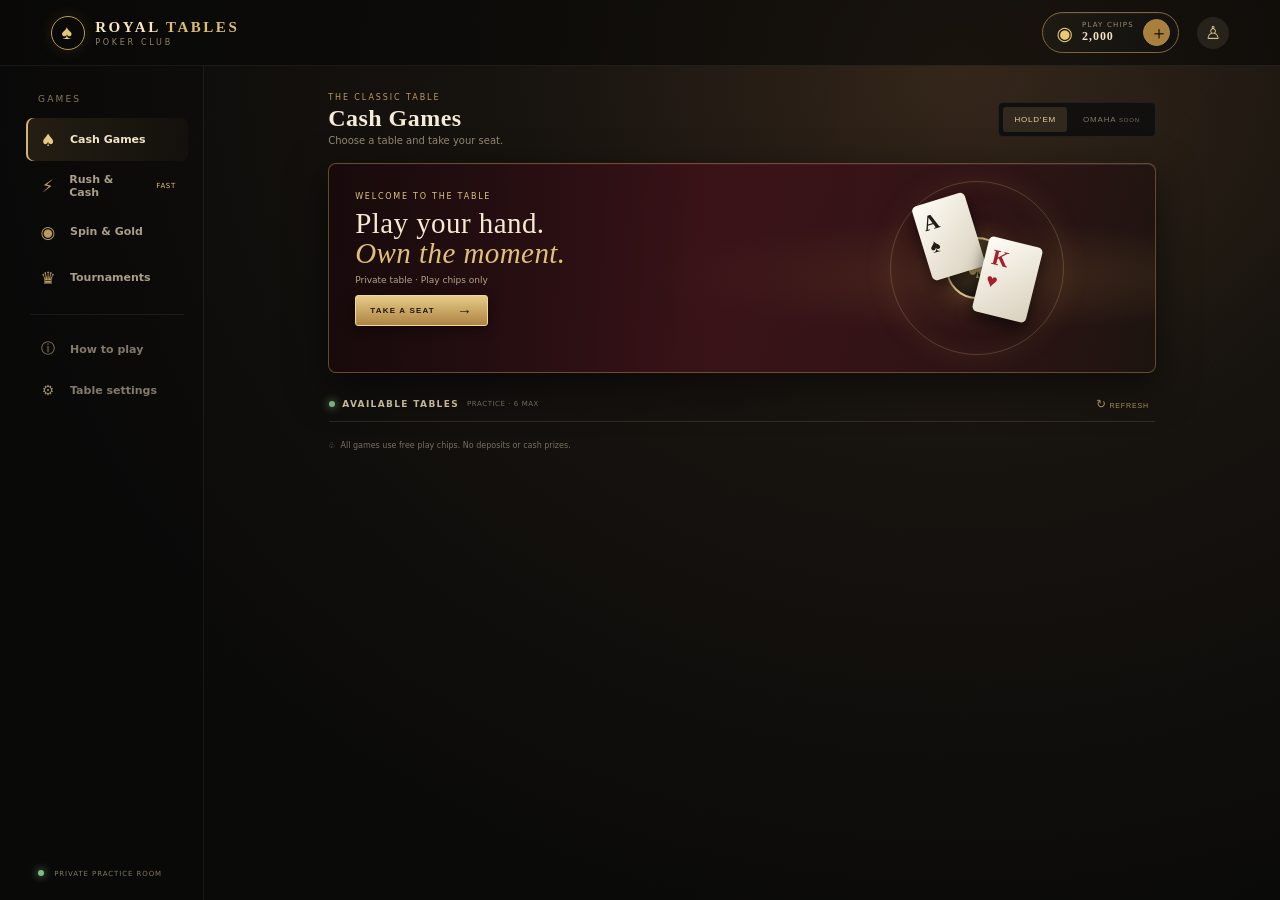
==== commit 1a1fe34b: "Build premium poker lobby and table flow" ====
--- a/poker/index.html
+++ b/poker/index.html
@@ -1,12 +1,36 @@
 <!doctype html>
 <html lang="ja"><head><meta charset="utf-8"><meta name="viewport" content="width=device-width,initial-scale=1,viewport-fit=cover"><meta name="theme-color" content="#071b14"><title>POKER ROOM — テキサスホールデム</title>
 <style> 
-:root{color-scheme:dark;--ink:#f5eee3;--muted:#b6a88e;--gold:#d5b46e;--goldlight:#f4dda2;--dark:#080706;--felt:#5c0d17}*{box-sizing:border-box}html,body{margin:0;min-height:100%;background:#090807;color:var(--ink);font-family:system-ui,-apple-system,"Hiragino Kaku Gothic ProN",Meiryo,sans-serif}body{height:100vh;height:100dvh;min-height:0;background:radial-gradient(ellipse at 50% 47%,#211b18 0%,#11100f 43%,#080807 78%);overflow:hidden}body:before{content:"";position:fixed;inset:0;pointer-events:none;opacity:.14;background:radial-gradient(circle at 17% 31%,#c4a568 0 1px,transparent 2px),radial-gradient(circle at 79% 65%,#c4a568 0 1px,transparent 2px),repeating-linear-gradient(135deg,transparent 0 79px,#fff1 80px,transparent 81px 160px);background-size:31px 31px,37px 37px,auto}.app{position:relative;width:100%;max-width:none;height:100vh;height:100dvh;min-height:0;overflow:hidden;margin:0;padding:calc(8px + env(safe-area-inset-top)) 10px calc(8px + env(safe-area-inset-bottom));display:flex;flex-direction:column}.top{height:46px;flex:0 0 46px;display:flex;align-items:center;justify-content:space-between;gap:8px;margin:0 auto 3px;width:min(100%,760px);padding:0 5px}.brand{font:700 16px Georgia,"Times New Roman",serif;letter-spacing:.2em;color:#f1e4c8;text-shadow:0 2px 10px #000}.brand span{color:#e3c477}.top-right{display:flex;align-items:center;gap:13px}.pill{color:#d6c69f;font-size:10px;letter-spacing:.08em;white-space:nowrap}.quiet,.cheat-btn{border:0;background:none;color:#d9c18b;padding:7px 3px;font-size:11px;font-weight:750;cursor:pointer;white-space:nowrap;text-shadow:0 1px 6px #000}.quiet:active,.cheat-btn:active{color:#fff1c8}.lobby{width:min(100%,700px);margin:0 auto 2px;height:23px;display:flex;justify-content:center;align-items:center;gap:11px;white-space:nowrap;color:#a99c82;font:9px Georgia,serif;letter-spacing:.17em}.lobby span+span:before{content:"•";color:#b18d51;margin-right:11px}.table-wrap{position:relative;isolation:isolate;width:min(100%,900px);height:clamp(420px,calc(100dvh - 270px),700px);min-height:0;flex:0 0 auto;margin:0 auto;overflow:hidden;background:transparent;border:0;border-radius:0;box-shadow:none}.table-wrap:before,.table-wrap:after{display:none}.felt{position:absolute;z-index:0;left:13%;right:13%;top:4%;bottom:5%;border-radius:50%;background:radial-gradient(ellipse at 50% 34%,#811d2a 0%,#64111b 39%,#470b13 70%,#33070d 100%);border:8px solid transparent;background-clip:padding-box;box-shadow:inset 0 0 0 1px #dfbf7d90,inset 0 0 0 3px #28080c,inset 0 0 44px #140205,0 0 0 1px #271e15,0 0 0 3px #b49254,0 0 0 5px #4d3820,0 0 0 7px #d0ad67,0 0 0 9px #251c13,0 13px 35px #000c}.felt:before{content:"";position:absolute;inset:8%;border-radius:50%;border:1px solid #dfbd6d75;box-shadow:inset 0 0 30px #200308}.felt:after{content:"♠　 P O K E R　R O O M　 ♠";position:absolute;left:50%;top:51%;transform:translate(-50%,-50%);font:700 13px Georgia,serif;letter-spacing:.14em;color:#f0d8971c;white-space:nowrap}.table-label{position:absolute;z-index:1;top:3.4%;left:50%;transform:translateX(-50%);color:#cbb988;font:9px Georgia,serif;letter-spacing:.18em;white-space:nowrap;text-shadow:0 1px 5px #000}.pot{position:absolute;z-index:2;top:51%;left:50%;transform:translate(-50%,-50%);padding:5px 12px;color:#f4da9b;font:700 10px Georgia,serif;letter-spacing:.08em;text-shadow:0 2px 8px #000;background:radial-gradient(ellipse,#291b0dce,#120c08a8 75%,transparent 76%);border:1px solid #c49b4d;border-radius:99px;box-shadow:0 0 12px #0008}.community{position:absolute;z-index:2;top:39%;left:50%;transform:translateX(-50%);display:flex;gap:5px}.card{position:relative;width:42px;height:59px;border-radius:5px;background:linear-gradient(145deg,#fffdf8,#e5ddcf);color:#171513;display:grid;place-content:center;text-align:center;box-shadow:0 4px 11px #0009,inset 0 0 0 1px #fff;font-weight:800;line-height:1;border:1px solid #d7c8a8}.card:after{content:"";position:absolute;inset:3px;border:1px solid #b8ab8a48;border-radius:3px;pointer-events:none}.card .rank{font:800 19px Georgia,serif}.card .suit{font-size:17px;margin-top:2px}.card.red{color:#a31d2c}.card.back{background-color:#640b16;background-image:repeating-linear-gradient(45deg,transparent 0 5px,#d3b66f 6px,#d3b66f 7px,transparent 8px 12px),repeating-linear-gradient(-45deg,#4c0911 0 5px,#8e1d2c 6px,#8e1d2c 7px,#4c0911 8px 12px);border:3px solid #e5d3ad;box-shadow:0 4px 11px #0009}.card.back:after{inset:4px;border-color:#f2dda4}.card.empty{background:#fff0;border:1px dashed #dfc48046;box-shadow:none}.card.empty:after{display:none}.card.future{opacity:.68;filter:saturate(.72);outline:1px dashed #efd48c;outline-offset:1px}.river-preview{position:absolute;z-index:4;top:61%;left:50%;transform:translateX(-50%);max-width:90%;color:#f3d994;font-size:10px;font-weight:800;white-space:nowrap;text-shadow:0 2px 8px #000,0 0 12px #000}.river-preview.hidden{display:none!important}.seats{position:absolute;z-index:3;inset:0;pointer-events:none}.seat{position:absolute;width:116px;min-height:0;padding:0;text-align:center;background:none;border:0;border-radius:0;box-shadow:none;transition:filter .2s;pointer-events:auto}.seat.folded{opacity:.38;filter:grayscale(1)}.seat.winner .avatar{box-shadow:0 0 0 3px #f5d989,0 0 25px #f5d989b5}.player-head{display:flex;flex-direction:column;align-items:center;gap:2px;min-width:0}.avatar{position:relative;flex:0 0 40px;width:40px;height:40px;border-radius:50%;display:grid;place-items:center;border:2px solid #d2b46f;background:radial-gradient(circle at 31% 23%,#766247,#24211e 72%);font-size:22px;box-shadow:0 0 0 2px #111,0 3px 11px #000b;transition:box-shadow .2s}.avatar:after{content:"";position:absolute;inset:-5px;border-radius:50%;border:1px solid #cfaa5b66}.seat.turn .avatar{box-shadow:0 0 0 3px #f1d489,0 0 0 6px #f1d48926,0 0 22px #f1d489a3;animation:glow 1.3s ease-in-out infinite alternate}@keyframes glow{to{filter:brightness(1.23)}}.player-meta{min-width:0;max-width:100%}.seat .name{font-size:10px;font-weight:800;white-space:nowrap;overflow:hidden;text-overflow:ellipsis;color:#f6efdf;text-shadow:0 1px 5px #000;letter-spacing:.01em}.flag{font-size:10px}.seat .stack{font:10px Georgia,serif;color:#ecd391;margin-top:1px;white-space:nowrap;text-shadow:0 1px 5px #000}.stack:before{content:"";display:inline-block;width:8px;height:8px;margin-right:4px;border-radius:50%;vertical-align:0;background:repeating-conic-gradient(#ecd287 0 18deg,#9c6c31 19deg 34deg);border:1px solid #f4df9d;box-shadow:0 0 5px #e3bf6b70}.dealer{display:inline-grid;place-items:center;background:linear-gradient(145deg,#f5dc9e,#b78d44);color:#24190b;border-radius:50%;font:900 8px Georgia,serif;width:15px;height:15px;margin-left:3px;vertical-align:1px;box-shadow:0 1px 4px #000}.seat .state{font-size:8px;color:#edce84;min-height:11px;margin-top:1px;text-align:center;text-shadow:0 1px 5px #000;letter-spacing:.12em}.hole{display:flex;justify-content:center;gap:3px;margin-top:3px}.hole .card{width:23px;height:32px;border-radius:4px}.hole .rank{font-size:10px!important}.hole .suit{font-size:9px!important}.seat[data-seat="0"]{left:50%;bottom:1%;transform:translateX(-50%);width:140px}.seat[data-seat="1"]{left:2%;bottom:19%}.seat[data-seat="2"]{left:2%;top:18%}.seat[data-seat="3"]{left:50%;top:1%;transform:translateX(-50%)}.seat[data-seat="4"]{right:2%;top:18%}.seat[data-seat="5"]{right:2%;bottom:19%}.controls{width:min(100%,620px);flex:0 0 auto;margin:3px auto 0;padding:4px 5px 0;display:flex;flex-direction:column;gap:7px;align-items:stretch;background:transparent;border:0;border-radius:0;box-shadow:none}.status{font-size:11px;color:#e7dbc3;text-align:center;min-height:17px;text-shadow:0 1px 6px #000}.control-actions{display:flex;flex-wrap:nowrap;gap:9px;justify-content:center}.action{border:0;border-radius:999px;padding:11px 16px;font-weight:850;cursor:pointer;min-width:86px;box-shadow:0 4px 12px #0008,inset 0 1px #fff4;transition:filter .15s,transform .15s}.action:hover:not(:disabled){filter:brightness(1.15);transform:translateY(-1px)}.action:disabled{opacity:.4;cursor:default}.fold{background:linear-gradient(#983e42,#5d1e25);color:#fff0e4}.watch{background:linear-gradient(#45423b,#222321);border:1px solid #aa905e;color:#f1dfb5}.check{background:linear-gradient(#555853,#292c29);color:#f5eee0}.call{background:linear-gradient(#38866c,#15533f);color:#f2f1db}.raise,.next{background:linear-gradient(#f0d28a,#b58a44);color:#21170a}.betrow{display:flex;align-items:center;gap:10px;color:#cabb9f;font-size:10px}.betrow input{flex:1;accent-color:#d2ad68}.betrow strong{color:#f0d28d;min-width:55px;text-align:right}.log{flex:0 0 auto;margin:1px auto 0;width:min(100%,620px);max-height:44px;overflow:auto;padding:2px 10px;text-align:center;background:none;border:0;border-radius:0;font-size:9px;color:#aa9d85;line-height:1.5}.log div+div{border:0;padding:0;margin:0}.help{flex:0 0 auto;color:#8a7d68;font-size:9px;text-align:center;margin:3px 0}.overlay{position:fixed;inset:0;background:#000c;display:none;align-items:center;justify-content:center;padding:20px;z-index:10}.modal{max-width:430px;width:100%;background:radial-gradient(ellipse at top,#33291d,#111211 80%);border:1px solid #967344;border-radius:20px;padding:20px;box-shadow:0 20px 70px #000}.modal h2{margin:0 0 8px;color:#f3d899;font:700 22px Georgia,serif}.modal p{color:#cbbba1;font-size:13px;line-height:1.7}.modal .actions{display:flex;justify-content:flex-end;gap:8px}.toast{color:#dfc786;font-size:10px;text-align:center}.hidden{display:none!important}@media(min-width:651px){.table-wrap{width:min(100%,1000px);height:clamp(420px,calc(100dvh - 270px),700px);min-height:0;flex:0 0 auto}.felt{left:19%;right:19%;top:4%;bottom:4%}.seat[data-seat="1"]{left:8%;bottom:21%}.seat[data-seat="2"]{left:10%;top:19%}.seat[data-seat="4"]{right:10%;top:19%}.seat[data-seat="5"]{right:8%;bottom:21%}}@media(max-width:650px){.app{padding:calc(6px + env(safe-area-inset-top)) 5px calc(4px + env(safe-area-inset-bottom))}.top{height:39px;flex-basis:39px;margin-bottom:0;padding:0 4px}.brand{font-size:13px;letter-spacing:.13em}.top-right{gap:9px}.pill{font-size:9px;padding:0}.quiet,.cheat-btn{padding:6px 0;font-size:9px}.lobby{height:19px;margin-bottom:0;font-size:8px;gap:6px;letter-spacing:.12em}.lobby span+span:before{margin-right:6px}.table-wrap{height:clamp(310px,calc(100dvh - 235px),680px);min-height:0;width:100%;flex:0 0 auto}.felt{left:14%;right:14%;top:3%;bottom:3%;border-width:8px}.felt:after{font-size:10px;letter-spacing:.1em}.table-label{top:2.8%;font-size:8px}.community{top:39%;gap:3px}.card{width:36px;height:51px;border-radius:4px}.card .rank{font-size:16px}.card .suit{font-size:14px}.pot{top:51%;padding:4px 9px;font-size:9px}.river-preview{top:59%;max-width:94%;font-size:9px}.seat{width:89px}.avatar-wrap{width:34px;height:34px;flex-basis:34px}.avatar{width:34px;height:34px;flex-basis:34px;font-size:19px}.avatar:after{inset:-4px}.seat .name{font-size:8px}.seat .stack{font-size:9px}.seat .state{font-size:7px;min-height:9px}.hole{gap:2px;margin-top:2px}.hole .card{width:19px;height:27px}.hole .rank{font-size:9px!important}.hole .suit{font-size:8px!important}.seat[data-seat="0"]{width:125px;bottom:1%}.seat[data-seat="1"]{left:1%;bottom:19%}.seat[data-seat="2"]{left:1%;top:18%}.seat[data-seat="3"]{top:1%}.seat[data-seat="4"]{right:1%;top:18%}.seat[data-seat="5"]{right:1%;bottom:19%}.controls{width:100%;padding:2px 6px 0;gap:5px}.status{font-size:10px;min-height:15px}.control-actions{gap:7px}.action{min-width:0;flex:1;padding:10px 7px;font-size:10px}.betrow{font-size:9px}.log{max-height:54px;font-size:8px}.log-entry{min-height:15px;font-size:8px}.log-tag{min-width:54px;font-size:8px}.help{font-size:8px}}@media(orientation:landscape) and (max-height:500px){.app{padding:calc(3px + env(safe-area-inset-top)) 9px calc(3px + env(safe-area-inset-bottom))}.top{height:30px;flex-basis:30px;margin:0 auto}.brand{font-size:12px}.lobby{height:15px;flex:0 0 15px;font-size:7px;margin:0}.table-wrap{width:min(100%,1050px);height:clamp(185px,calc(100dvh - 145px),340px);min-height:0;flex:0 0 auto}.felt{left:12%;right:12%;top:9%;bottom:9%}.felt:after{font-size:11px}.table-label{top:1.7%;font-size:7px}.community{top:34%;gap:3px}.card{width:31px;height:44px}.card .rank{font-size:14px}.card .suit{font-size:12px}.pot{top:49%;font-size:8px;padding:3px 7px}.river-preview{top:64%;font-size:8px}.seat{width:74px}.player-head{gap:1px}.avatar-wrap{width:25px;height:25px;flex-basis:25px}.avatar{width:25px;height:25px;flex-basis:25px;font-size:14px}.avatar:after{inset:-3px}.seat .name{font-size:7px}.seat .stack{font-size:7px}.seat .state{font-size:6px;min-height:7px}.hole{gap:1px;margin-top:1px}.hole .card{width:15px;height:21px}.hole .rank{font-size:7px!important}.hole .suit{font-size:6px!important}.seat[data-seat="0"]{width:94px;bottom:0}.seat[data-seat="1"]{left:1%;bottom:10%}.seat[data-seat="2"]{left:13%;top:0}.seat[data-seat="3"]{top:0}.seat[data-seat="4"]{right:13%;top:0}.seat[data-seat="5"]{right:1%;bottom:10%}.controls{width:min(100%,730px);margin:0 auto;padding:1px 4px 0;gap:3px}.status{font-size:8px;min-height:10px}.control-actions{gap:5px}.action{padding:6px 14px;min-width:76px;font-size:9px}.betrow{font-size:8px}.log{max-height:30px;font-size:7px;line-height:1.15}.log-entry{min-height:11px;font-size:7px}.log-tag{min-width:48px;font-size:7px}.help{display:none}}.cpu-modal{border-radius:22px}.cpu-row{display:flex;align-items:center;gap:10px;padding:8px 0;border-bottom:1px solid #ffffff16}.cpu-row:last-child{border-bottom:0}.cpu-avatar{font-size:22px;width:34px;text-align:center}.cpu-name{flex:1;font-size:12px;color:#f2ead8}.cpu-name span{font-size:11px}.style-cycle{border:0;background:none;color:#edce84;font-size:11px;font-weight:800;padding:7px 2px;cursor:pointer}.style-cycle span{color:#a99771;margin-left:4px}.log{display:flex;flex-direction:column;gap:2px}.log-entry{display:flex;align-items:center;justify-content:center;gap:7px;min-height:19px;font-size:10px}.log-tag{min-width:62px;text-align:center;font-size:9px;font-weight:900;letter-spacing:.04em}.log-text{color:#ded4c1}.log-entry.fold .log-tag{color:#ff8585}.log-entry.call .log-tag{color:#76d7aa}.log-entry.check .log-tag{color:#bbc5c0}.log-entry.raise .log-tag{color:#ffd46f}.log-entry.win .log-tag,.log-entry.showdown .log-tag{color:#c6a5ff}.log-entry.info .log-tag{color:#bba575}.avatar-wrap{position:relative;width:40px;height:40px;flex:0 0 40px}.avatar-wrap .avatar{width:100%;height:100%;flex:none}.action-badge{position:absolute;right:-27px;bottom:-2px;z-index:4;min-width:34px;padding:2px 4px;border:1px solid;border-radius:99px;background:#171410;color:#f7efdc;font-size:7px;font-weight:950;letter-spacing:.02em;line-height:1;text-align:center;box-shadow:0 2px 5px #000b}.action-badge.fold-action{border-color:#aaa;background:#606060;color:#f0f0f0}.action-badge.call-action{border-color:#8be0b2;background:#14543d;color:#aaf0c6}.action-badge.check-action{border-color:#aeb6b0;background:#343a36;color:#e1e6e2}.action-badge.raise-action{border-color:#f2d47f;background:#705017;color:#ffe7a2}.action-badge.blind-action{border-color:#cfb776;background:#30291d;color:#e7d59b}.seat.folded{opacity:.72;filter:grayscale(1)}.seat.folded .avatar{border-color:#858585;background:linear-gradient(145deg,#696969,#282828);filter:grayscale(1);box-shadow:0 0 0 2px #141414,0 2px 8px #000}.seat.folded .avatar:after{border-color:#8888}.seat.folded .name,.seat.folded .stack,.seat.folded .state{color:#929292}.seat.folded .hole{opacity:.25}.seat.folded .action-badge{border-color:#999;background:#555;color:#ddd}@media(max-width:650px){.avatar-wrap{width:34px;height:34px;flex-basis:34px}.avatar-wrap .avatar{width:100%;height:100%}}@media(orientation:landscape) and (max-height:500px){.avatar-wrap{width:25px;height:25px;flex-basis:25px}.avatar-wrap .avatar{width:100%;height:100%}}</style></head>
+:root{color-scheme:dark;--ink:#f5eee3;--muted:#b6a88e;--gold:#d5b46e;--goldlight:#f4dda2;--dark:#080706;--felt:#5c0d17}*{box-sizing:border-box}html,body{margin:0;min-height:100%;background:#090807;color:var(--ink);font-family:system-ui,-apple-system,"Hiragino Kaku Gothic ProN",Meiryo,sans-serif}body{height:100vh;height:100dvh;min-height:0;background:radial-gradient(ellipse at 50% 47%,#211b18 0%,#11100f 43%,#080807 78%);overflow:hidden}body:before{content:"";position:fixed;inset:0;pointer-events:none;opacity:.14;background:radial-gradient(circle at 17% 31%,#c4a568 0 1px,transparent 2px),radial-gradient(circle at 79% 65%,#c4a568 0 1px,transparent 2px),repeating-linear-gradient(135deg,transparent 0 79px,#fff1 80px,transparent 81px 160px);background-size:31px 31px,37px 37px,auto}.app{position:relative;width:100%;max-width:none;height:100vh;height:100dvh;min-height:0;overflow:hidden;margin:0;padding:calc(8px + env(safe-area-inset-top)) 10px calc(8px + env(safe-area-inset-bottom));display:flex;flex-direction:column}.top{height:46px;flex:0 0 46px;display:flex;align-items:center;justify-content:space-between;gap:8px;margin:0 auto 3px;width:min(100%,760px);padding:0 5px}.brand{font:700 16px Georgia,"Times New Roman",serif;letter-spacing:.2em;color:#f1e4c8;text-shadow:0 2px 10px #000}.brand span{color:#e3c477}.top-right{display:flex;align-items:center;gap:13px}.pill{color:#d6c69f;font-size:10px;letter-spacing:.08em;white-space:nowrap}.quiet,.cheat-btn{border:0;background:none;color:#d9c18b;padding:7px 3px;font-size:11px;font-weight:750;cursor:pointer;white-space:nowrap;text-shadow:0 1px 6px #000}.quiet:active,.cheat-btn:active{color:#fff1c8}.lobby{width:min(100%,700px);margin:0 auto 2px;height:23px;display:flex;justify-content:center;align-items:center;gap:11px;white-space:nowrap;color:#a99c82;font:9px Georgia,serif;letter-spacing:.17em}.lobby span+span:before{content:"•";color:#b18d51;margin-right:11px}.table-wrap{position:relative;isolation:isolate;width:min(100%,900px);height:clamp(420px,calc(100dvh - 270px),700px);min-height:0;flex:0 0 auto;margin:0 auto;overflow:hidden;background:transparent;border:0;border-radius:0;box-shadow:none}.table-wrap:before,.table-wrap:after{display:none}.felt{position:absolute;z-index:0;left:13%;right:13%;top:4%;bottom:5%;border-radius:50%;background:radial-gradient(ellipse at 50% 34%,#811d2a 0%,#64111b 39%,#470b13 70%,#33070d 100%);border:8px solid transparent;background-clip:padding-box;box-shadow:inset 0 0 0 1px #dfbf7d90,inset 0 0 0 3px #28080c,inset 0 0 44px #140205,0 0 0 1px #271e15,0 0 0 3px #b49254,0 0 0 5px #4d3820,0 0 0 7px #d0ad67,0 0 0 9px #251c13,0 13px 35px #000c}.felt:before{content:"";position:absolute;inset:8%;border-radius:50%;border:1px solid #dfbd6d75;box-shadow:inset 0 0 30px #200308}.felt:after{content:"♠　 P O K E R　R O O M　 ♠";position:absolute;left:50%;top:51%;transform:translate(-50%,-50%);font:700 13px Georgia,serif;letter-spacing:.14em;color:#f0d8971c;white-space:nowrap}.table-label{position:absolute;z-index:1;top:3.4%;left:50%;transform:translateX(-50%);color:#cbb988;font:9px Georgia,serif;letter-spacing:.18em;white-space:nowrap;text-shadow:0 1px 5px #000}.pot{position:absolute;z-index:2;top:51%;left:50%;transform:translate(-50%,-50%);padding:5px 12px;color:#f4da9b;font:700 10px Georgia,serif;letter-spacing:.08em;text-shadow:0 2px 8px #000;background:radial-gradient(ellipse,#291b0dce,#120c08a8 75%,transparent 76%);border:1px solid #c49b4d;border-radius:99px;box-shadow:0 0 12px #0008}.community{position:absolute;z-index:2;top:39%;left:50%;transform:translateX(-50%);display:flex;gap:5px}.card{position:relative;width:42px;height:59px;border-radius:5px;background:linear-gradient(145deg,#fffdf8,#e5ddcf);color:#171513;display:grid;place-content:center;text-align:center;box-shadow:0 4px 11px #0009,inset 0 0 0 1px #fff;font-weight:800;line-height:1;border:1px solid #d7c8a8}.card:after{content:"";position:absolute;inset:3px;border:1px solid #b8ab8a48;border-radius:3px;pointer-events:none}.card .rank{font:800 19px Georgia,serif}.card .suit{font-size:17px;margin-top:2px}.card.red{color:#a31d2c}.card.back{background-color:#640b16;background-image:repeating-linear-gradient(45deg,transparent 0 5px,#d3b66f 6px,#d3b66f 7px,transparent 8px 12px),repeating-linear-gradient(-45deg,#4c0911 0 5px,#8e1d2c 6px,#8e1d2c 7px,#4c0911 8px 12px);border:3px solid #e5d3ad;box-shadow:0 4px 11px #0009}.card.back:after{inset:4px;border-color:#f2dda4}.card.empty{background:#fff0;border:1px dashed #dfc48046;box-shadow:none}.card.empty:after{display:none}.card.future{opacity:.68;filter:saturate(.72);outline:1px dashed #efd48c;outline-offset:1px}.river-preview{position:absolute;z-index:4;top:61%;left:50%;transform:translateX(-50%);max-width:90%;color:#f3d994;font-size:10px;font-weight:800;white-space:nowrap;text-shadow:0 2px 8px #000,0 0 12px #000}.river-preview.hidden{display:none!important}.seats{position:absolute;z-index:3;inset:0;pointer-events:none}.seat{position:absolute;width:116px;min-height:0;padding:0;text-align:center;background:none;border:0;border-radius:0;box-shadow:none;transition:filter .2s;pointer-events:auto}.seat.folded{opacity:.38;filter:grayscale(1)}.seat.winner .avatar{box-shadow:0 0 0 3px #f5d989,0 0 25px #f5d989b5}.player-head{display:flex;flex-direction:column;align-items:center;gap:2px;min-width:0}.avatar{position:relative;flex:0 0 40px;width:40px;height:40px;border-radius:50%;display:grid;place-items:center;border:2px solid #d2b46f;background:radial-gradient(circle at 31% 23%,#766247,#24211e 72%);font-size:22px;box-shadow:0 0 0 2px #111,0 3px 11px #000b;transition:box-shadow .2s}.avatar:after{content:"";position:absolute;inset:-5px;border-radius:50%;border:1px solid #cfaa5b66}.seat.turn .avatar{box-shadow:0 0 0 3px #f1d489,0 0 0 6px #f1d48926,0 0 22px #f1d489a3;animation:glow 1.3s ease-in-out infinite alternate}@keyframes glow{to{filter:brightness(1.23)}}.player-meta{min-width:0;max-width:100%}.seat .name{font-size:10px;font-weight:800;white-space:nowrap;overflow:hidden;text-overflow:ellipsis;color:#f6efdf;text-shadow:0 1px 5px #000;letter-spacing:.01em}.flag{font-size:10px}.seat .stack{font:10px Georgia,serif;color:#ecd391;margin-top:1px;white-space:nowrap;text-shadow:0 1px 5px #000}.stack:before{content:"";display:inline-block;width:8px;height:8px;margin-right:4px;border-radius:50%;vertical-align:0;background:repeating-conic-gradient(#ecd287 0 18deg,#9c6c31 19deg 34deg);border:1px solid #f4df9d;box-shadow:0 0 5px #e3bf6b70}.dealer{display:inline-grid;place-items:center;background:linear-gradient(145deg,#f5dc9e,#b78d44);color:#24190b;border-radius:50%;font:900 8px Georgia,serif;width:15px;height:15px;margin-left:3px;vertical-align:1px;box-shadow:0 1px 4px #000}.seat .state{font-size:8px;color:#edce84;min-height:11px;margin-top:1px;text-align:center;text-shadow:0 1px 5px #000;letter-spacing:.12em}.hole{display:flex;justify-content:center;gap:3px;margin-top:3px}.hole .card{width:23px;height:32px;border-radius:4px}.hole .rank{font-size:10px!important}.hole .suit{font-size:9px!important}.seat[data-seat="0"]{left:50%;bottom:1%;transform:translateX(-50%);width:140px}.seat[data-seat="1"]{left:2%;bottom:19%}.seat[data-seat="2"]{left:2%;top:18%}.seat[data-seat="3"]{left:50%;top:1%;transform:translateX(-50%)}.seat[data-seat="4"]{right:2%;top:18%}.seat[data-seat="5"]{right:2%;bottom:19%}.controls{width:min(100%,620px);flex:0 0 auto;margin:3px auto 0;padding:4px 5px 0;display:flex;flex-direction:column;gap:7px;align-items:stretch;background:transparent;border:0;border-radius:0;box-shadow:none}.status{font-size:11px;color:#e7dbc3;text-align:center;min-height:17px;text-shadow:0 1px 6px #000}.control-actions{display:flex;flex-wrap:nowrap;gap:9px;justify-content:center}.action{border:0;border-radius:999px;padding:11px 16px;font-weight:850;cursor:pointer;min-width:86px;box-shadow:0 4px 12px #0008,inset 0 1px #fff4;transition:filter .15s,transform .15s}.action:hover:not(:disabled){filter:brightness(1.15);transform:translateY(-1px)}.action:disabled{opacity:.4;cursor:default}.fold{background:linear-gradient(#983e42,#5d1e25);color:#fff0e4}.watch{background:linear-gradient(#45423b,#222321);border:1px solid #aa905e;color:#f1dfb5}.check{background:linear-gradient(#555853,#292c29);color:#f5eee0}.call{background:linear-gradient(#38866c,#15533f);color:#f2f1db}.raise,.next{background:linear-gradient(#f0d28a,#b58a44);color:#21170a}.betrow{display:flex;align-items:center;gap:10px;color:#cabb9f;font-size:10px}.betrow input{flex:1;accent-color:#d2ad68}.betrow strong{color:#f0d28d;min-width:55px;text-align:right}.log{flex:0 0 auto;margin:1px auto 0;width:min(100%,620px);max-height:44px;overflow:auto;padding:2px 10px;text-align:center;background:none;border:0;border-radius:0;font-size:9px;color:#aa9d85;line-height:1.5}.log div+div{border:0;padding:0;margin:0}.help{flex:0 0 auto;color:#8a7d68;font-size:9px;text-align:center;margin:3px 0}.overlay{position:fixed;inset:0;background:#000c;display:none;align-items:center;justify-content:center;padding:20px;z-index:10}.modal{max-width:430px;width:100%;background:radial-gradient(ellipse at top,#33291d,#111211 80%);border:1px solid #967344;border-radius:20px;padding:20px;box-shadow:0 20px 70px #000}.modal h2{margin:0 0 8px;color:#f3d899;font:700 22px Georgia,serif}.modal p{color:#cbbba1;font-size:13px;line-height:1.7}.modal .actions{display:flex;justify-content:flex-end;gap:8px}.toast{color:#dfc786;font-size:10px;text-align:center}.hidden{display:none!important}@media(min-width:651px){.table-wrap{width:min(100%,1000px);height:clamp(420px,calc(100dvh - 270px),700px);min-height:0;flex:0 0 auto}.felt{left:19%;right:19%;top:4%;bottom:4%}.seat[data-seat="1"]{left:8%;bottom:21%}.seat[data-seat="2"]{left:10%;top:19%}.seat[data-seat="4"]{right:10%;top:19%}.seat[data-seat="5"]{right:8%;bottom:21%}}@media(max-width:650px){.app{padding:calc(6px + env(safe-area-inset-top)) 5px calc(4px + env(safe-area-inset-bottom))}.top{height:39px;flex-basis:39px;margin-bottom:0;padding:0 4px}.brand{font-size:13px;letter-spacing:.13em}.top-right{gap:9px}.pill{font-size:9px;padding:0}.quiet,.cheat-btn{padding:6px 0;font-size:9px}.lobby{height:19px;margin-bottom:0;font-size:8px;gap:6px;letter-spacing:.12em}.lobby span+span:before{margin-right:6px}.table-wrap{height:clamp(310px,calc(100dvh - 235px),680px);min-height:0;width:100%;flex:0 0 auto}.felt{left:14%;right:14%;top:3%;bottom:3%;border-width:8px}.felt:after{font-size:10px;letter-spacing:.1em}.table-label{top:2.8%;font-size:8px}.community{top:39%;gap:3px}.card{width:36px;height:51px;border-radius:4px}.card .rank{font-size:16px}.card .suit{font-size:14px}.pot{top:51%;padding:4px 9px;font-size:9px}.river-preview{top:59%;max-width:94%;font-size:9px}.seat{width:89px}.avatar-wrap{width:34px;height:34px;flex-basis:34px}.avatar{width:34px;height:34px;flex-basis:34px;font-size:19px}.avatar:after{inset:-4px}.seat .name{font-size:8px}.seat .stack{font-size:9px}.seat .state{font-size:7px;min-height:9px}.hole{gap:2px;margin-top:2px}.hole .card{width:19px;height:27px}.hole .rank{font-size:9px!important}.hole .suit{font-size:8px!important}.seat[data-seat="0"]{width:125px;bottom:1%}.seat[data-seat="1"]{left:1%;bottom:19%}.seat[data-seat="2"]{left:1%;top:18%}.seat[data-seat="3"]{top:1%}.seat[data-seat="4"]{right:1%;top:18%}.seat[data-seat="5"]{right:1%;bottom:19%}.controls{width:100%;padding:2px 6px 0;gap:5px}.status{font-size:10px;min-height:15px}.control-actions{gap:7px}.action{min-width:0;flex:1;padding:10px 7px;font-size:10px}.betrow{font-size:9px}.log{max-height:54px;font-size:8px}.log-entry{min-height:15px;font-size:8px}.log-tag{min-width:54px;font-size:8px}.help{font-size:8px}}@media(orientation:landscape) and (max-height:500px){.app{padding:calc(3px + env(safe-area-inset-top)) 9px calc(3px + env(safe-area-inset-bottom))}.top{height:30px;flex-basis:30px;margin:0 auto}.brand{font-size:12px}.lobby{height:15px;flex:0 0 15px;font-size:7px;margin:0}.table-wrap{width:min(100%,1050px);height:clamp(185px,calc(100dvh - 145px),340px);min-height:0;flex:0 0 auto}.felt{left:12%;right:12%;top:9%;bottom:9%}.felt:after{font-size:11px}.table-label{top:1.7%;font-size:7px}.community{top:34%;gap:3px}.card{width:31px;height:44px}.card .rank{font-size:14px}.card .suit{font-size:12px}.pot{top:49%;font-size:8px;padding:3px 7px}.river-preview{top:64%;font-size:8px}.seat{width:74px}.player-head{gap:1px}.avatar-wrap{width:25px;height:25px;flex-basis:25px}.avatar{width:25px;height:25px;flex-basis:25px;font-size:14px}.avatar:after{inset:-3px}.seat .name{font-size:7px}.seat .stack{font-size:7px}.seat .state{font-size:6px;min-height:7px}.hole{gap:1px;margin-top:1px}.hole .card{width:15px;height:21px}.hole .rank{font-size:7px!important}.hole .suit{font-size:6px!important}.seat[data-seat="0"]{width:94px;bottom:0}.seat[data-seat="1"]{left:1%;bottom:10%}.seat[data-seat="2"]{left:13%;top:0}.seat[data-seat="3"]{top:0}.seat[data-seat="4"]{right:13%;top:0}.seat[data-seat="5"]{right:1%;bottom:10%}.controls{width:min(100%,730px);margin:0 auto;padding:1px 4px 0;gap:3px}.status{font-size:8px;min-height:10px}.control-actions{gap:5px}.action{padding:6px 14px;min-width:76px;font-size:9px}.betrow{font-size:8px}.log{max-height:30px;font-size:7px;line-height:1.15}.log-entry{min-height:11px;font-size:7px}.log-tag{min-width:48px;font-size:7px}.help{display:none}}.cpu-modal{border-radius:22px}.cpu-row{display:flex;align-items:center;gap:10px;padding:8px 0;border-bottom:1px solid #ffffff16}.cpu-row:last-child{border-bottom:0}.cpu-avatar{font-size:22px;width:34px;text-align:center}.cpu-name{flex:1;font-size:12px;color:#f2ead8}.cpu-name span{font-size:11px}.style-cycle{border:0;background:none;color:#edce84;font-size:11px;font-weight:800;padding:7px 2px;cursor:pointer}.style-cycle span{color:#a99771;margin-left:4px}.log{display:flex;flex-direction:column;gap:2px}.log-entry{display:flex;align-items:center;justify-content:center;gap:7px;min-height:19px;font-size:10px}.log-tag{min-width:62px;text-align:center;font-size:9px;font-weight:900;letter-spacing:.04em}.log-text{color:#ded4c1}.log-entry.fold .log-tag{color:#ff8585}.log-entry.call .log-tag{color:#76d7aa}.log-entry.check .log-tag{color:#bbc5c0}.log-entry.raise .log-tag{color:#ffd46f}.log-entry.win .log-tag,.log-entry.showdown .log-tag{color:#c6a5ff}.log-entry.info .log-tag{color:#bba575}.avatar-wrap{position:relative;width:40px;height:40px;flex:0 0 40px}.avatar-wrap .avatar{width:100%;height:100%;flex:none}.action-badge{position:absolute;right:-27px;bottom:-2px;z-index:4;min-width:34px;padding:2px 4px;border:1px solid;border-radius:99px;background:#171410;color:#f7efdc;font-size:7px;font-weight:950;letter-spacing:.02em;line-height:1;text-align:center;box-shadow:0 2px 5px #000b}.action-badge.fold-action{border-color:#aaa;background:#606060;color:#f0f0f0}.action-badge.call-action{border-color:#8be0b2;background:#14543d;color:#aaf0c6}.action-badge.check-action{border-color:#aeb6b0;background:#343a36;color:#e1e6e2}.action-badge.raise-action{border-color:#f2d47f;background:#705017;color:#ffe7a2}.action-badge.blind-action{border-color:#cfb776;background:#30291d;color:#e7d59b}.seat.folded{opacity:.72;filter:grayscale(1)}.seat.folded .avatar{border-color:#858585;background:linear-gradient(145deg,#696969,#282828);filter:grayscale(1);box-shadow:0 0 0 2px #141414,0 2px 8px #000}.seat.folded .avatar:after{border-color:#8888}.seat.folded .name,.seat.folded .stack,.seat.folded .state{color:#929292}.seat.folded .hole{opacity:.25}.seat.folded .action-badge{border-color:#999;background:#555;color:#ddd}@media(max-width:650px){.avatar-wrap{width:34px;height:34px;flex-basis:34px}.avatar-wrap .avatar{width:100%;height:100%}}@media(orientation:landscape) and (max-height:500px){.avatar-wrap{width:25px;height:25px;flex-basis:25px}.avatar-wrap .avatar{width:100%;height:100%}}</style><style>
+/* Native poker-room lobby and compact table controls */
+.lobby-screen{position:fixed;z-index:20;inset:0;overflow:hidden;background:radial-gradient(ellipse at 75% 8%,#33251a 0,#17130f 33%,#0a0a09 76%);color:#eee5d3;font-family:system-ui,-apple-system,"Hiragino Kaku Gothic ProN",Meiryo,sans-serif}.lobby-screen:before{content:"";position:absolute;inset:0;pointer-events:none;opacity:.17;background:repeating-linear-gradient(125deg,transparent 0 79px,#c6a35b10 80px,transparent 81px 160px),radial-gradient(circle at 84% 15%,#d4ae631b,transparent 26%)}.lobby-top{position:relative;height:66px;padding:0 clamp(15px,4vw,54px);display:flex;align-items:center;gap:18px;border-bottom:1px solid #ffffff11;background:#07070699}.lobby-brand{display:flex;align-items:center;gap:10px;min-width:210px;font:700 15px Georgia,serif;letter-spacing:.17em;color:#f5e5c3}.lobby-brand .brand-mark{display:grid;place-items:center;width:34px;height:34px;border:1px solid #b99a5c;border-radius:50%;color:#e3c678;font-size:20px;box-shadow:0 0 15px #d0a44925}.lobby-brand b{color:#dcbd73}.lobby-brand small{display:block;margin-top:2px;font:8px system-ui;letter-spacing:.34em;color:#8f8269}.lobby-wallet{display:flex;align-items:center;gap:9px;margin-left:auto;padding:6px 8px 6px 13px;background:linear-gradient(100deg,#1e1a13,#12110f);border:1px solid #80663c;border-radius:30px;box-shadow:inset 0 1px #ffffff0b}.wallet-chip{color:#e9c873;font-size:19px}.lobby-wallet small{display:block;color:#99896c;font-size:7px;letter-spacing:.17em}.lobby-wallet strong{display:block;color:#f2e3c5;font:700 12px Georgia,serif;letter-spacing:.08em}.wallet-add{width:27px;height:27px;border:1px solid #a9874b;border-radius:50%;background:#a7803d;color:#140f07;font-size:18px;line-height:1;cursor:pointer}.lobby-icon{width:32px;height:32px;border:0;border-radius:50%;background:#28231a;color:#d8c28c;font-size:18px;cursor:pointer}.lobby-shell{position:relative;height:calc(100% - 66px);display:grid;grid-template-columns:204px minmax(0,1fr);max-width:1300px;margin:auto}.game-nav{position:relative;padding:28px 15px 20px 26px;border-right:1px solid #ffffff10;background:#05050524}.nav-caption{margin:0 0 14px 12px;color:#88795e;font-size:9px;letter-spacing:.24em}.nav-item{position:relative;width:100%;height:43px;display:flex;align-items:center;gap:12px;margin:3px 0;padding:0 12px;background:transparent;border:0;border-radius:7px;color:#a99e8b;text-align:left;cursor:pointer;font:inherit}.nav-item>span{width:20px;text-align:center;font-size:17px;color:#b99a5e}.nav-item b{font-size:11px;font-weight:650}.nav-item i{margin-left:auto;color:#e3c478;font-size:7px;font-style:normal;letter-spacing:.1em}.nav-item.active{background:linear-gradient(90deg,#b38d4d27,#b38d4d09);color:#f3e5c7;box-shadow:inset 2px 0 #d4b46e}.nav-item.active>span{color:#e5ca82}.nav-item:hover{background-color:#ffffff0b}.nav-rule{height:1px;background:#ffffff12;margin:15px 4px}.nav-item.subdued{height:38px;color:#817969}.nav-item.subdued>span{font-size:14px;color:#988967}.nav-footer{position:absolute;left:38px;bottom:22px;color:#807963;font-size:7px;letter-spacing:.13em}.online-dot,.live-dot{display:inline-block;width:6px;height:6px;margin-right:7px;border-radius:50%;background:#80bd85;box-shadow:0 0 8px #80bd85}.lobby-main{width:min(100%,930px);padding:25px clamp(18px,4vw,54px) 16px;margin:0 auto;min-width:0}.lobby-heading{height:57px;display:flex;align-items:center;justify-content:space-between;margin-bottom:15px}.eyebrow{color:#b8995f;font-size:8px;letter-spacing:.24em}.lobby-heading h1{margin:3px 0 0;color:#f5ebd8;font:600 24px Georgia,serif;letter-spacing:.02em}.lobby-heading p{margin:3px 0 0;color:#938875;font-size:10px}.format-switch{display:flex;align-items:center;gap:5px;padding:4px;background:#11100e;border:1px solid #ffffff12;border-radius:5px}.format-switch button{padding:8px 11px;border:0;border-radius:3px;background:transparent;color:#807866;font-size:8px;letter-spacing:.1em}.format-switch .format-active{background:#31291d;color:#e8d29c}.format-switch small{color:#77705e;font-size:6px}.lobby-banner{position:relative;height:clamp(158px,24vh,210px);min-height:150px;overflow:hidden;margin-bottom:23px;border:1px solid #b18b4b75;border-radius:8px;background:linear-gradient(105deg,#2a1114 0%,#44161c 45%,#1c1410 100%);box-shadow:0 14px 40px #0008,inset 0 1px #f4d89b1b}.lobby-banner:before{content:"";position:absolute;inset:0;background:linear-gradient(90deg,#14090ad9 0%,#32101591 47%,transparent 100%),radial-gradient(ellipse at 77% 54%,#c2914431,transparent 35%)}.banner-copy{position:relative;z-index:2;padding:20px 26px}.banner-kicker{color:#ddc37f;font-size:8px;letter-spacing:.22em}.banner-copy h2{margin:6px 0 5px;color:#f5e9d2;font:500 clamp(20px,3vw,29px)/1.02 Georgia,serif;letter-spacing:.015em}.banner-copy h2 em{color:#e0c17a;font-weight:400}.banner-copy p{margin:7px 0 10px;color:#b3a48c;font-size:9px}.gold-cta{display:flex;align-items:center;gap:22px;height:31px;padding:0 14px;border:1px solid #efd798;border-radius:3px;background:linear-gradient(180deg,#e6cb87,#ae8344);color:#21170a;font-size:8px;font-weight:900;letter-spacing:.15em;box-shadow:0 3px 12px #0007;cursor:pointer}.gold-cta span{font-size:15px}.banner-orbit{position:absolute;right:10%;top:50%;width:190px;height:190px;transform:translateY(-50%)}.orbit-ring{position:absolute;inset:8px;border:1px solid #d3b47145;border-radius:50%;box-shadow:0 0 30px #c89c4a19,inset 0 0 24px #c89c4a12}.banner-coin{position:absolute;z-index:2;left:50%;top:50%;width:62px;height:62px;display:grid;place-items:center;transform:translate(-50%,-50%);border:2px solid #e4cb8b;border-radius:50%;background:radial-gradient(circle at 35% 25%,#79623b,#211a11 70%);color:#e7cb83;font-size:29px;box-shadow:0 0 25px #ddb75a45}.orbit-card{position:absolute;z-index:3;top:25px;left:39px;width:55px;height:77px;padding:7px;border-radius:5px;background:linear-gradient(140deg,#fffdf6,#d9d0bd);color:#201b14;font:700 22px Georgia;box-shadow:0 7px 15px #0009;transform:rotate(-17deg)}.orbit-card span{display:block;font-size:19px}.orbit-card.red-card{left:auto;right:37px;top:68px;color:#a5202b;transform:rotate(14deg)}.section-line{display:flex;justify-content:space-between;align-items:center;margin:0 1px 8px;padding-bottom:9px;border-bottom:1px solid #ffffff1a}.section-line>div{display:flex;align-items:center}.section-line b{color:#dacba9;font-size:9px;letter-spacing:.15em}.section-line small{margin-left:8px;color:#7f7665;font-size:7px;letter-spacing:.08em}.section-line button{border:0;background:none;color:#b59b66;font-size:12px;cursor:pointer}.section-line button span{font-size:7px;letter-spacing:.12em}.table-list{display:flex;flex-direction:column}.table-row{min-height:55px;display:grid;grid-template-columns:minmax(140px,1.4fr) .9fr .8fr .8fr 104px;align-items:center;gap:8px;padding:7px 7px;border-bottom:1px solid #ffffff0d;transition:background .2s}.table-row:hover{background:#ffffff07}.row-game{display:flex;align-items:center;gap:10px}.mini-table{position:relative;width:48px;height:30px;flex:0 0 48px;border:2px solid #846333;border-radius:50%;background:radial-gradient(ellipse,#28563b,#0f2a1c);box-shadow:0 2px 6px #000}.mini-table.red{background:radial-gradient(ellipse,#691922,#340b10);border-color:#987244}.mini-table:after{content:"";position:absolute;inset:4px;border:1px solid #c5a65c55;border-radius:50%}.row-game strong{display:block;color:#e5dac5;font-size:10px;font-weight:650}.row-game small{display:block;margin-top:3px;color:#8d826d;font-size:8px}.row-stat small{display:block;color:#7f7665;font-size:7px;letter-spacing:.09em}.row-stat strong{display:block;margin-top:3px;color:#d9c8a3;font:600 10px Georgia,serif}.players-count{color:#b7a987!important;font-family:system-ui!important}.join-table{height:29px;border:1px solid #b8995d;border-radius:3px;background:linear-gradient(#c5a263,#8a6936);color:#171109;font-size:8px;font-weight:900;letter-spacing:.12em;cursor:pointer;box-shadow:0 2px 8px #0005}.join-table:hover,.gold-cta:hover{filter:brightness(1.12)}.lobby-footnote{padding-top:11px;color:#786f5f;font-size:8px}.lobby-screen.compact .lobby-banner{height:clamp(130px,19vh,180px);min-height:130px;margin-bottom:15px}.lobby-screen.compact .lobby-main{padding-top:17px}.lobby-screen.compact .lobby-heading{margin-bottom:9px}.lobby-screen.compact .table-row{min-height:49px}.mode-note{color:#d4b975;font-size:9px}.app>.top .brand{display:flex;align-items:center;gap:9px;cursor:pointer}.app>.top .brand:before{content:"‹";display:grid;place-items:center;width:24px;height:24px;border:1px solid #8f7543;border-radius:50%;color:#e2c77c;font:18px Georgia}.controls{max-width:780px}.control-actions{gap:8px}.action{border-radius:4px;text-transform:uppercase;letter-spacing:.035em}.fold{background:linear-gradient(#9d4444,#602327)}.check{background:linear-gradient(#585b54,#2b2d29)}.call{background:linear-gradient(#328467,#164b39)}.raise,.next{background:linear-gradient(#f1d794,#b48a48)}.betrow{display:grid;grid-template-columns:auto 1fr auto;gap:10px}.betrow:after{content:"½ POT    ¾ POT    POT    ALL-IN";grid-column:2;grid-row:2;text-align:center;color:#9f8d67;font-size:8px;letter-spacing:.12em;word-spacing:13px}.betrow input{grid-row:1}
++@media(max-width:760px){.lobby-top{height:55px;padding:0 13px}.lobby-brand{min-width:0;font-size:12px;letter-spacing:.1em}.lobby-brand small{font-size:6px}.lobby-shell{height:calc(100% - 55px);display:flex;flex-direction:column}.game-nav{order:2;display:flex;align-items:center;gap:3px;height:55px;flex:0 0 55px;padding:4px 7px calc(4px + env(safe-area-inset-bottom));border-right:0;border-top:1px solid #ffffff12;background:#090908}.nav-caption,.nav-rule,.nav-footer,.nav-item.subdued{display:none}.nav-item{height:44px;flex:1;justify-content:center;flex-direction:column;gap:1px;margin:0;padding:2px 0;border-radius:4px}.nav-item>span{font-size:16px}.nav-item b{font-size:7px;white-space:nowrap}.nav-item i{display:none}.nav-item.active{box-shadow:inset 0 -2px #d4b46e,inset 0 0 transparent;background:#b38d4d13}.lobby-main{flex:1;overflow:hidden;padding:13px 13px 8px}.lobby-heading{height:47px;margin-bottom:9px}.lobby-heading h1{font-size:20px}.lobby-heading p{font-size:9px}.format-switch{gap:0}.format-switch button{padding:7px 6px;font-size:7px}.lobby-banner{height:clamp(140px,22vh,178px);min-height:135px;margin-bottom:14px}.banner-copy{padding:16px}.banner-copy h2{font-size:23px}.banner-orbit{right:-1%;transform:translateY(-50%) scale(.78)}.section-line{margin-bottom:4px;padding-bottom:7px}.section-line b{font-size:8px}.section-line small{font-size:6px}.table-row{grid-template-columns:minmax(112px,1.2fr) .7fr .6fr 78px;min-height:52px;gap:4px;padding:5px 1px}.table-row .row-stat:nth-child(4){display:none}.mini-table{width:39px;height:25px;flex-basis:39px}.row-game{gap:7px}.row-game strong{font-size:9px}.row-game small{font-size:7px}.row-stat small{font-size:6px}.row-stat strong{font-size:9px}.join-table{height:28px;font-size:7px}.lobby-footnote{font-size:7px;padding-top:7px}.lobby-screen.compact .lobby-banner{height:130px;min-height:125px;margin-bottom:10px}.lobby-screen.compact .lobby-main{padding-top:10px}}
++@media(max-width:380px){.lobby-brand{font-size:10px}.lobby-wallet{gap:5px;padding-left:8px}.lobby-icon{display:none}.format-switch button{padding:6px 4px}.lobby-banner{min-height:128px}.banner-copy{padding:13px}.banner-copy h2{font-size:20px}.banner-orbit{right:-8%;transform:translateY(-50%) scale(.66)}.table-row{grid-template-columns:minmax(105px,1.1fr) .6fr .5fr 68px}.row-stat:nth-child(3) strong{font-size:8px}}
++@media(orientation:landscape) and (max-height:520px){.lobby-top{height:45px}.lobby-shell{height:calc(100% - 45px);grid-template-columns:150px minmax(0,1fr);display:grid}.game-nav{order:0;display:block;padding:14px 10px 10px 15px}.nav-caption{display:block}.nav-rule{display:block;margin:8px 4px}.nav-item.subdued{display:flex;height:30px}.nav-footer{display:block;left:19px;bottom:12px;font-size:6px}.nav-item{height:34px;flex-direction:row;justify-content:flex-start;gap:7px;padding:0 8px}.nav-item b{font-size:9px}.lobby-main{overflow:hidden;padding:9px 18px 5px}.lobby-heading{height:37px;margin-bottom:7px}.lobby-heading h1{font-size:18px}.lobby-heading p{font-size:8px}.lobby-banner{height:clamp(95px,24vh,130px);min-height:95px;margin-bottom:9px}.banner-copy{padding:10px 16px}.banner-copy h2{font-size:20px;margin:3px 0}.banner-copy p{margin:4px 0 6px}.gold-cta{height:25px}.banner-orbit{transform:translateY(-50%) scale(.58)}.section-line{margin-bottom:1px;padding-bottom:4px}.table-row{min-height:39px;padding:3px 4px}.table-list{overflow:auto;max-height:calc(100dvh - 235px)}.lobby-screen.compact .lobby-main{padding-top:7px}.lobby-screen.compact .lobby-banner{height:90px;min-height:90px;margin-bottom:7px}.lobby-screen.compact .table-row{min-height:36px}.lobby-footnote{padding-top:4px}.game-nav .nav-item.subdued{display:flex}.app>.top{height:26px;flex-basis:26px}.app>.lobby{height:13px;flex-basis:13px}.app>.table-wrap{height:clamp(160px,calc(100dvh - 122px),280px)}.app>.controls{gap:2px}.app>.controls .status{min-height:9px}.app>.control-actions .action{padding:5px 12px}.app>.log{max-height:25px}}
++</style>
+<style>.betrow:after{display:none}.betrow label{white-space:nowrap}.bet-presets{grid-column:1 / -1;display:flex;gap:5px;justify-content:flex-end}.bet-presets button{padding:4px 7px;border:1px solid #786543;border-radius:3px;background:#201c14;color:#c9b77f;font-size:7px;letter-spacing:.08em;cursor:pointer}.bet-presets button:hover{background:#41351e;color:#f1dda0}.app{z-index:1}</style>
+</head>
 <body><main class="app">
+<section class="lobby-screen" id="lobbyScreen" aria-label="Poker lobby">
+ <header class="lobby-top"><div class="lobby-brand"><span class="brand-mark">♠</span><span>ROYAL <b>TABLES</b><small>POKER CLUB</small></span></div><div class="lobby-wallet"><span class="wallet-chip">◉</span><span><small>PLAY CHIPS</small><strong id="walletAmount">2,000</strong></span><button class="wallet-add" type="button" aria-label="Free chips">＋</button></div><button class="lobby-icon" id="profileBtn" aria-label="Profile">♙</button></header>
+ <div class="lobby-shell"><nav class="game-nav"><div class="nav-caption">GAMES</div><button class="nav-item active" data-mode="cash"><span>♠</span><b>Cash Games</b></button><button class="nav-item" data-mode="rush"><span>⚡</span><b>Rush &amp; Cash</b><i>FAST</i></button><button class="nav-item" data-mode="spin"><span>◉</span><b>Spin &amp; Gold</b></button><button class="nav-item" data-mode="tourney"><span>♛</span><b>Tournaments</b></button><div class="nav-rule"></div><button class="nav-item subdued" id="lobbyRules"><span>ⓘ</span><b>How to play</b></button><button class="nav-item subdued" id="lobbySettings"><span>⚙</span><b>Table settings</b></button><div class="nav-footer"><span class="online-dot"></span> PRIVATE PRACTICE ROOM</div></nav>
+ <div class="lobby-main"><div class="lobby-heading"><div><div class="eyebrow" id="lobbyEyebrow">THE CLASSIC TABLE</div><h1 id="lobbyTitle">Cash Games</h1><p id="lobbySubtitle">Choose a table and take your seat.</p></div><div class="format-switch"><button class="format-active">HOLD’EM</button><button>OMAHA <small>SOON</small></button></div></div>
+ <div class="lobby-banner"><div class="banner-copy"><span class="banner-kicker">WELCOME TO THE TABLE</span><h2>Play your hand.<br><em>Own the moment.</em></h2><p>Private table · Play chips only</p><button id="quickPlay" class="gold-cta">TAKE A SEAT <span>→</span></button></div><div class="banner-orbit"><div class="banner-coin">♠</div><div class="orbit-card card-one">A<span>♠</span></div><div class="orbit-card red-card">K<span>♥</span></div><div class="orbit-ring"></div></div></div>
+ <div class="section-line"><div><span class="live-dot"></span><b id="tableListTitle">AVAILABLE TABLES</b><small> PRACTICE · 6 MAX</small></div><button id="refreshLobby">↻ <span>REFRESH</span></button></div><div class="table-list" id="tableList"></div><div class="lobby-footnote">♧ &nbsp;All games use free play chips. No deposits or cash prizes.</div></div></div>
+</section>
+<section class="lobby-screen" id="lobbyScreen" aria-label="Poker lobby">
+ <header class="lobby-top"><div class="lobby-brand"><span class="brand-mark">♠</span><span>ROYAL <b>TABLES</b><small>POKER CLUB</small></span></div><div class="lobby-wallet"><span class="wallet-chip">◉</span><span><small>PLAY CHIPS</small><strong id="walletAmount">2,000</strong></span><button class="wallet-add" type="button" aria-label="Free chips">＋</button></div><button class="lobby-icon" id="profileBtn" aria-label="Profile">♙</button></header>
+ <div class="lobby-shell"><nav class="game-nav"><div class="nav-caption">GAMES</div><button class="nav-item active" data-mode="cash"><span>♠</span><b>Cash Games</b></button><button class="nav-item" data-mode="rush"><span>⚡</span><b>Rush &amp; Cash</b><i>FAST</i></button><button class="nav-item" data-mode="spin"><span>◉</span><b>Spin &amp; Gold</b></button><button class="nav-item" data-mode="tourney"><span>♛</span><b>Tournaments</b></button><div class="nav-rule"></div><button class="nav-item subdued" id="lobbyRules"><span>ⓘ</span><b>How to play</b></button><button class="nav-item subdued" id="lobbySettings"><span>⚙</span><b>Table settings</b></button><div class="nav-footer"><span class="online-dot"></span> PRIVATE PRACTICE ROOM</div></nav>
+ <div class="lobby-main"><div class="lobby-heading"><div><div class="eyebrow" id="lobbyEyebrow">THE CLASSIC TABLE</div><h1 id="lobbyTitle">Cash Games</h1><p id="lobbySubtitle">Choose a table and take your seat.</p></div><div class="format-switch"><button class="format-active">HOLD’EM</button><button>OMAHA <small>SOON</small></button></div></div>
+ <div class="lobby-banner"><div class="banner-copy"><span class="banner-kicker">WELCOME TO THE TABLE</span><h2>Play your hand.<br><em>Own the moment.</em></h2><p>Private table · Play chips only</p><button id="quickPlay" class="gold-cta">TAKE A SEAT <span>→</span></button></div><div class="banner-orbit"><div class="banner-coin">♠</div><div class="orbit-card card-one">A<span>♠</span></div><div class="orbit-card card-two red-card">K<span>♥</span></div><div class="orbit-ring"></div></div></div>
+ <div class="section-line"><div><span class="live-dot"></span><b id="tableListTitle">AVAILABLE TABLES</b><small> PRACTICE · 6 MAX</small></div><button id="refreshLobby">↻ <span>REFRESH</span></button></div>
+ <div class="table-list" id="tableList"></div><div class="lobby-footnote">♧ &nbsp;All games use free play chips. No deposits or cash prizes.</div>
+ </div></div>
+</section>
 <header class="top"><div class="brand"><span>♠</span> POKER ROOM</div><div class="top-right"><span class="pill">無料チップ</span><button class="cheat-btn" id="cheatToggle">♠ チート OFF</button><button class="quiet" id="cpuSettingsBtn">CPU性格</button><button class="quiet" id="rulesBtn">ルール</button></div></header>
 <div class="lobby"><span>RING GAME</span><span>TEXAS HOLD’EM</span><span>BLINDS 10 / 20</span><span>6 MAX</span></div>
 <section class="table-wrap"><div class="felt"></div><div class="table-label">TEXAS HOLD'EM　 •　 BLINDS 10 / 20</div><div class="pot" id="pot">POT　0</div><div class="community" id="community"></div><div class="river-preview hidden" id="riverPreview"></div><div class="seats" id="seats"></div></section>
-<section class="controls"><div><div class="status" id="status">ハンドを始める準備ができています。</div><div class="toast" id="hint"></div></div><div class="control-actions" id="actions"></div><div class="betrow" id="betrow"><label for="raiseRange">レイズ額</label><input id="raiseRange" type="range" min="40" max="500" step="10" value="60"><strong id="raiseAmount">60</strong></div></section>
+<section class="controls"><div><div class="status" id="status">ハンドを始める準備ができています。</div><div class="toast" id="hint"></div></div><div class="control-actions" id="actions"></div><div class="betrow" id="betrow"><label for="raiseRange">ベット額</label><input id="raiseRange" type="range" min="40" max="500" step="10" value="60"><strong id="raiseAmount">60</strong><div class="bet-presets"><button data-size="half">½ POT</button><button data-size="three">¾ POT</button><button data-size="pot">POT</button><button data-size="allin">ALL-IN</button></div></div></section>
 <section class="log" id="log" aria-live="polite"></section><p class="help">チップはゲーム内のみ。いつでも「リセット」で最初から遊べます。</p>
 </main>
 <div class="overlay" id="overlay"><section class="modal"><h2>テキサスホールデム</h2><p>各プレイヤーに配られる2枚の手札と、全員が使える5枚のコミュニティカードを組み合わせ、最も強い5枚の役を作ります。プリフロップ・フロップ・ターン・リバーの順に進み、各ラウンドでフォールド、チェック、コール、レイズを選びます。役の強さはロイヤルフラッシュからハイカードまで。チップはゲーム内だけで、実際のお金は使いません。</p><div class="actions"><button class="action next" id="closeRules">閉じる</button></div></section></div>
@@ -17,8 +41,8 @@
 const avatars=['🦊','🧔🏻','👩🏻','🧑🏽‍🚀','🐼','😎'],flags=['🇯🇵','🇧🇷','🇨🇦','🇬🇧','🇰🇷','🇹🇭'];
 const styles=[{id:'superAggro',label:'超アグレッシブ'},{id:'aggressive',label:'アグレッシブ'},{id:'standard',label:'標準'},{id:'passive',label:'パッシブ'},{id:'superPassive',label:'超パッシブ'}];
 const cpuStyles=['human','standard','standard','standard','standard','standard'];
-const SMALL=10,BIG=20,START=2000;
-let players=[],dealer=0,deck=[],board=[],pot=0,street='idle',currentBet=0,lastRaise=BIG,actor=-1,handNo=0,handOver=true,logs=[],timer=null;
+let SMALL=10,BIG=20;const START=2000;let currentMode='cash',selectedStakes=[10,20],spinMultiplier=2;
+let players=names.map((_,i)=>newPlayer(i)),dealer=0,deck=[],board=[],pot=0,street='idle',currentBet=0,lastRaise=BIG,actor=-1,handNo=0,handOver=true,logs=[],timer=null;
 const $=s=>document.querySelector(s);
 let cheatMode=false,skipAvailable=false,fullBoard=[],riverResult='';
 function newPlayer(i){return {i,name:names[i],style:cpuStyles[i],stack:START,hole:[],folded:false,allIn:false,acted:false,street:0,committed:0,bet:0,lastAction:''};}
@@ -31,14 +55,14 @@
 function totalPot(){return players.reduce((n,p)=>n+p.committed,0)}
 function nextSeat(from,predicate){for(let k=1;k<=players.length;k++){const i=(from+k)%players.length;if(predicate(players[i]))return i}return -1}
 function commit(p,amount){const n=Math.max(0,Math.min(amount,p.stack));p.stack-=n;p.street+=n;p.committed+=n;p.bet=n;p.allIn=p.stack===0;pot=totalPot();return n}
-function startHand(){clearTimeout(timer);if(!players.length)players=names.map((_,i)=>newPlayer(i));for(const p of players)if(p.stack<=0){p.stack=START;log(`${p.name}にプレイチップを補充しました。`)}handNo++;dealer=(dealer+1)%players.length;board=[];fullBoard=[];riverResult='';pot=0;street='preflop';handOver=false;skipAvailable=false;currentBet=BIG;lastRaise=BIG;deck=shuffle(SUITS.flatMap(s=>Array.from({length:13},(_,j)=>card(j+2,s))));players.forEach(p=>{p.hole=[deck.pop(),deck.pop()];p.folded=false;p.allIn=false;p.acted=false;p.street=0;p.committed=0;p.bet=0;p.winner=false;p.lastAction=''});fullBoard=Array.from({length:5},()=>deck.pop());const sb=(dealer+1)%6,bb=(dealer+2)%6;commit(players[sb],SMALL);players[sb].lastAction='sb';commit(players[bb],BIG);players[bb].lastAction='bb';actor=nextSeat(bb,p=>!p.folded&&!p.allIn);log(`ハンド #${handNo}開始。${players[sb].name}がSB ${SMALL}、${players[bb].name}がBB ${BIG}。`);setStatus('プリフロップ');render();runBots()}
+function startHand(){clearTimeout(timer);$('#lobbyScreen').classList.add('hidden');if(currentMode==='tourney'){const level=Math.floor(Math.max(0,handNo)/4);SMALL=10*Math.pow(2,level);BIG=SMALL*2}else{SMALL=selectedStakes[0];BIG=selectedStakes[1]}if(currentMode==='spin'&&handNo===0)players=names.map((_,i)=>newPlayer(i));if(!players.length)players=names.map((_,i)=>newPlayer(i));for(const p of players)if(p.stack<=0){p.stack=currentMode==='spin'?500:currentMode==='tourney'?1500:START;log(`${p.name}にプレイチップを補充しました。`)}handNo++;dealer=(dealer+1)%players.length;board=[];fullBoard=[];riverResult='';pot=0;street='preflop';handOver=false;skipAvailable=false;currentBet=BIG;lastRaise=BIG;deck=shuffle(SUITS.flatMap(s=>Array.from({length:13},(_,j)=>card(j+2,s))));players.forEach(p=>{p.hole=[deck.pop(),deck.pop()];p.folded=false;p.allIn=false;p.acted=false;p.street=0;p.committed=0;p.bet=0;p.winner=false;p.lastAction=''});fullBoard=Array.from({length:5},()=>deck.pop());const sb=(dealer+1)%6,bb=(dealer+2)%6;commit(players[sb],SMALL);players[sb].lastAction='sb';commit(players[bb],BIG);players[bb].lastAction='bb';actor=nextSeat(bb,p=>!p.folded&&!p.allIn);log(`ハンド #${handNo}開始。${players[sb].name}がSB ${SMALL}、${players[bb].name}がBB ${BIG}。`);setStatus('プリフロップ');render();runBots()}
 function setStatus(extra=''){const phase={preflop:'プリフロップ',flop:'フロップ',turn:'ターン',river:'リバー',showdown:'ショーダウン',idle:'待機'}[street]||street;$('#status').textContent=skipAvailable?'フォールドしました。CPU戦を観戦するか、次のハンドへ進めます。':handOver?extra||'次のハンドを始められます。':`${phase}　•　${actor===0?'あなたの番':players[actor]?.name+'の番'}${extra?' — '+extra:''}`;}
 function live(){return players.filter(p=>!p.folded)}
 function eligible(){return players.filter(p=>!p.folded&&!p.allIn)}
 function needCall(p){return Math.max(0,currentBet-p.street)}
 function canRaise(p){return !p.allIn&&p.stack>needCall(p)&&eligible().length>1}
-function render(){pot=totalPot();$('#pot').textContent=`POT　${pot}`;const com=$('#community');com.innerHTML='';const visibleBoard=cheatMode?fullBoard:board;for(let i=0;i<5;i++)com.append(visibleBoard[i]?makeCard(visibleBoard[i],false,false,cheatMode&&i>=board.length):makeCard(null,false,true));const host=$('#seats');host.innerHTML='';players.forEach((p,i)=>{const el=document.createElement('div');el.className='seat'+(p.folded?' folded':'')+(actor===i&&!handOver?' turn':'')+(p.winner?' winner':'');el.dataset.seat=i;let name=p.name+(i===dealer?'<span class="dealer">D</span>':'');const actionText={fold:'FOLD',call:'CALL',check:'CHECK',raise:'RAISE',bet:'BET',sb:'SB',bb:'BB'};const actionClass={fold:'fold-action',call:'call-action',check:'check-action',raise:'raise-action',bet:'raise-action',sb:'blind-action',bb:'blind-action'};el.innerHTML=`<div class="player-head"><div class="avatar-wrap"><div class="avatar">${avatars[i]}</div>${p.lastAction?`<span class="action-badge ${actionClass[p.lastAction]||''}">${actionText[p.lastAction]||''}</span>`:''}</div><div class="player-meta"><div class="name">${name} <span class="flag">${flags[i]}</span></div><div class="stack">${p.stack.toLocaleString()}</div></div></div><div class="state">${p.folded?'FOLD':p.allIn?'ALL-IN':p.bet?`BET ${p.bet}`:p.i===0?'YOUR SEAT':'WAITING'}</div><div class="hole"></div>`;const h=el.querySelector('.hole');if(i===0||handOver||cheatMode){p.hole.forEach(c=>h.append(makeCard(c)))}else if(!p.folded){h.append(makeCard(null,true),makeCard(null,true))}host.append(el)});renderControls();renderCheatPreview();$('#cheatToggle').textContent=cheatMode?'♠ チート ON':'♠ チート OFF';$('#hint').textContent=handOver?'':actor===0?`コール額 ${needCall(players[0])} • ポット ${pot}`:''}
-function renderControls(){const root=$('#actions');root.innerHTML='';$('#betrow').classList.toggle('hidden',handOver||skipAvailable||actor!==0||!canRaise(players[0]));if(skipAvailable){button(root,'CPU戦を観戦','watch',resumeWatch);button(root,'次のハンドへ','next',startHand);return}if(handOver){button(root,'次のハンド','next',startHand);button(root,'リセット','quiet',resetGame);return}if(actor!==0)return;const p=players[0],call=needCall(p);button(root,'フォールド','fold',()=>act(0,'fold'));if(call===0)button(root,'チェック','check',()=>act(0,'call'));else button(root,`コール ${Math.min(call,p.stack)}`,'call',()=>act(0,'call'));if(canRaise(p)){syncRaise();button(root,`${currentBet===0?'ベット':'レイズ'} ${raiseTo()}`,'raise',()=>act(0,'raise',raiseTo()))}}
+function render(){pot=totalPot();$('#walletAmount').textContent=players[0]?.stack.toLocaleString()||'2,000';$('#pot').textContent=`POT　${pot}`;const com=$('#community');com.innerHTML='';const visibleBoard=cheatMode?fullBoard:board;for(let i=0;i<5;i++)com.append(visibleBoard[i]?makeCard(visibleBoard[i],false,false,cheatMode&&i>=board.length):makeCard(null,false,true));const host=$('#seats');host.innerHTML='';players.forEach((p,i)=>{const el=document.createElement('div');el.className='seat'+(p.folded?' folded':'')+(actor===i&&!handOver?' turn':'')+(p.winner?' winner':'');el.dataset.seat=i;let name=p.name+(i===dealer?'<span class="dealer">D</span>':'');const actionText={fold:'FOLD',call:'CALL',check:'CHECK',raise:'RAISE',bet:'BET',sb:'SB',bb:'BB'};const actionClass={fold:'fold-action',call:'call-action',check:'check-action',raise:'raise-action',bet:'raise-action',sb:'blind-action',bb:'blind-action'};el.innerHTML=`<div class="player-head"><div class="avatar-wrap"><div class="avatar">${avatars[i]}</div>${p.lastAction?`<span class="action-badge ${actionClass[p.lastAction]||''}">${actionText[p.lastAction]||''}</span>`:''}</div><div class="player-meta"><div class="name">${name} <span class="flag">${flags[i]}</span></div><div class="stack">${p.stack.toLocaleString()}</div></div></div><div class="state">${p.folded?'FOLD':p.allIn?'ALL-IN':p.bet?`BET ${p.bet}`:p.i===0?'YOUR SEAT':'WAITING'}</div><div class="hole"></div>`;const h=el.querySelector('.hole');if(i===0||handOver||cheatMode){p.hole.forEach(c=>h.append(makeCard(c)))}else if(!p.folded){h.append(makeCard(null,true),makeCard(null,true))}host.append(el)});renderControls();renderCheatPreview();$('#cheatToggle').textContent=cheatMode?'♠ チート ON':'♠ チート OFF';$('#hint').textContent=handOver?'':actor===0?`コール額 ${needCall(players[0])} • ポット ${pot}`:''}
+function renderControls(){const root=$('#actions');root.innerHTML='';$('#betrow').classList.toggle('hidden',handOver||skipAvailable||actor!==0||!canRaise(players[0]));if(skipAvailable){button(root,'CPU戦を観戦','watch',resumeWatch);button(root,currentMode==='rush'?'次のテーブルへ':'次のハンドへ','next',startHand);return}if(handOver){button(root,'次のハンド','next',startHand);button(root,'ロビー','watch',showLobby);button(root,'リセット','quiet',resetGame);return}if(actor!==0)return;const p=players[0],call=needCall(p);button(root,'フォールド','fold',()=>act(0,'fold'));if(call===0)button(root,'チェック','check',()=>act(0,'call'));else button(root,`コール ${Math.min(call,p.stack)}`,'call',()=>act(0,'call'));if(canRaise(p)){syncRaise();button(root,`${currentBet===0?'ベット':'レイズ'} ${raiseTo()}`,'raise',()=>act(0,'raise',raiseTo()))}}
 function button(root,text,cls,fn){const b=document.createElement('button');b.className='action '+cls;b.textContent=text;b.onclick=fn;root.append(b)}
 function raiseTo(){return Number($('#raiseRange').value)}
 function syncRaise(){const p=players[0],min=currentBet+lastRaise,max=p.street+p.stack;const r=$('#raiseRange');r.min=Math.min(min,max);r.max=Math.max(min,max);r.step=10;let v=Number(r.value);if(v<Number(r.min)||v>Number(r.max))v=Math.min(max,Math.max(Number(r.min),min));r.value=v;$('#raiseAmount').textContent=v;const b=$('#actions').querySelector('.raise');if(b)b.textContent=`${currentBet===0?'ベット':'レイズ'} ${v}`}
@@ -64,7 +88,14 @@
 function renderCpuSettings(){const host=$('#cpuSettings');host.innerHTML='';players.slice(1).forEach(p=>{const row=document.createElement('div');row.className='cpu-row';row.innerHTML=`<span class="cpu-avatar">${avatars[p.i]}</span><span class="cpu-name">${p.name} <span>${flags[p.i]}</span></span><button class="style-cycle" type="button">${(styles.find(x=>x.id===p.style)||styles[2]).label} <span>‹ ›</span></button>`;row.querySelector('button').onclick=()=>{const at=styles.findIndex(x=>x.id===p.style);p.style=styles[(at+1)%styles.length].id;cpuStyles[p.i]=p.style;renderCpuSettings()};host.append(row)})}
 function showCpuSettings(){renderCpuSettings();$('#cpuOverlay').style.display='flex'}
 $('#cheatToggle').onclick=()=>{cheatMode=!cheatMode;render()};
+$('#returnLobby').onclick=showLobby;$('#quickPlay').onclick=()=>enterTable(selectedStakes);$('#refreshLobby').onclick=()=>renderLobbyTables();$('#lobbyRules').onclick=()=>$('#overlay').style.display='flex';$('#lobbySettings').onclick=showCpuSettings;$('#profileBtn').onclick=()=>{const h=$('#lobbySubtitle');h.textContent='Practice player · '+(players[0]?.stack||START).toLocaleString()+' play chips';};$('#walletAmount').textContent='2,000';document.querySelector('.wallet-add').onclick=()=>{if(players[0])players[0].stack+=1000;$('#walletAmount').textContent=(players[0]?.stack||3000).toLocaleString();};
 $('#cpuSettingsBtn').onclick=showCpuSettings;$('#closeCpu').onclick=()=>$('#cpuOverlay').style.display='none';$('#cpuOverlay').onclick=e=>{if(e.target.id==='cpuOverlay')$('#cpuOverlay').style.display='none'};
 $('#rulesBtn').onclick=()=>$('#overlay').style.display='flex';$('#closeRules').onclick=()=>$('#overlay').style.display='none';$('#overlay').onclick=e=>{if(e.target.id==='overlay')$('#overlay').style.display='none'};
-resetGame();
+const modeCopy={cash:['THE CLASSIC TABLE','Cash Games','Choose a table and take your seat.','AVAILABLE TABLES'],rush:['FAST-FOLD POKER','Rush & Cash','Fold and move straight into another hand.','FAST-FOLD TABLES'],spin:['A QUICKER KIND OF POKER','Spin & Gold','A quick, short-stack practice table.','SPIN TABLE'],tourney:['THE TOURNAMENT FLOOR','Tournaments','A rising-blind practice event against the table.','PRACTICE TOURNAMENT']};
+function setMode(mode){currentMode=mode;document.querySelectorAll('.nav-item[data-mode]').forEach(b=>b.classList.toggle('active',b.dataset.mode===mode));const c=modeCopy[mode]||modeCopy.cash;$('#lobbyEyebrow').textContent=c[0];$('#lobbyTitle').textContent=c[1];$('#lobbySubtitle').textContent=c[2];$('#tableListTitle').textContent=c[3];$('#lobbyScreen').classList.toggle('compact',innerHeight<760);renderLobbyTables()}
+function renderLobbyTables(){const list=$('#tableList');if(!list)return;list.innerHTML='';const configs={cash:[['Velvet Room','10 / 20',10,20,'Low stakes'],['The Grand','25 / 50',25,50,'Mid stakes'],['Royal Suite','50 / 100',50,100,'High stakes']],rush:[['Rush Table 01','10 / 20',10,20,'Fast fold']],spin:[['Spin Table','10 / 20',10,20,'6 seats · 500 chips']],tourney:[['Daily Deepstack','10 / 20',10,20,'Practice · rising blinds']]};(configs[currentMode]||configs.cash).forEach((t,i)=>{const row=document.createElement('div');row.className='table-row';row.innerHTML=`<div class="row-game"><div class="mini-table ${i===1?'red':''}"></div><div><strong>${t[0]}</strong><small>${t[4]}</small></div></div><div class="row-stat"><small>BLINDS</small><strong>${t[1]}</strong></div><div class="row-stat"><small>SEATS</small><strong class="players-count">6 MAX</strong></div><div class="row-stat"><small>BUY-IN</small><strong>${currentMode==='spin'?'500':'2,000'}</strong></div><button class="join-table">${currentMode==='rush'?'QUICK JOIN':'TAKE SEAT'}</button>`;row.querySelector('button').onclick=()=>enterTable([t[2],t[3]]);list.append(row)})}
+function showLobby(){clearTimeout(timer);$('#lobbyScreen').classList.remove('hidden');$('#walletAmount').textContent=players[0]?.stack.toLocaleString()||'2,000';setMode(currentMode)}
+function enterTable(stakes){selectedStakes=stakes;handNo=0;dealer=0;if(currentMode==='spin'||currentMode==='tourney'){players=names.map((_,i)=>newPlayer(i));players.forEach(p=>p.stack=currentMode==='spin'?500:1500);spinMultiplier=[2,3,5,10][Math.floor(Math.random()*4)]}if(currentMode==='rush')skipAvailable=false;$('#lobbyScreen').classList.add('hidden');startHand()}
+document.querySelectorAll('.nav-item[data-mode]').forEach(b=>b.addEventListener('click',()=>setMode(b.dataset.mode)));$('#refreshLobby').addEventListener('click',()=>{const b=$('#refreshLobby');b.style.transform='rotate(180deg)';setTimeout(()=>b.style.transform='',220)});document.querySelectorAll('.bet-presets button').forEach(b=>b.addEventListener('click',()=>{const p=players[0];if(!p||handOver||actor!==0)return;const call=needCall(p),potSize=Math.max(1,pot+call);let amount=b.dataset.size==='allin'?p.street+p.stack:currentBet+Math.max(lastRaise,Math.ceil(potSize*(b.dataset.size==='half'?.5:b.dataset.size==='three'?.75:1)/10)*10);$('#raiseRange').value=Math.min(p.street+p.stack,amount);syncRaise()}));
+setMode('cash');renderLobbyTables();$('#lobbyScreen').classList.remove('hidden');
 </script></body></html>
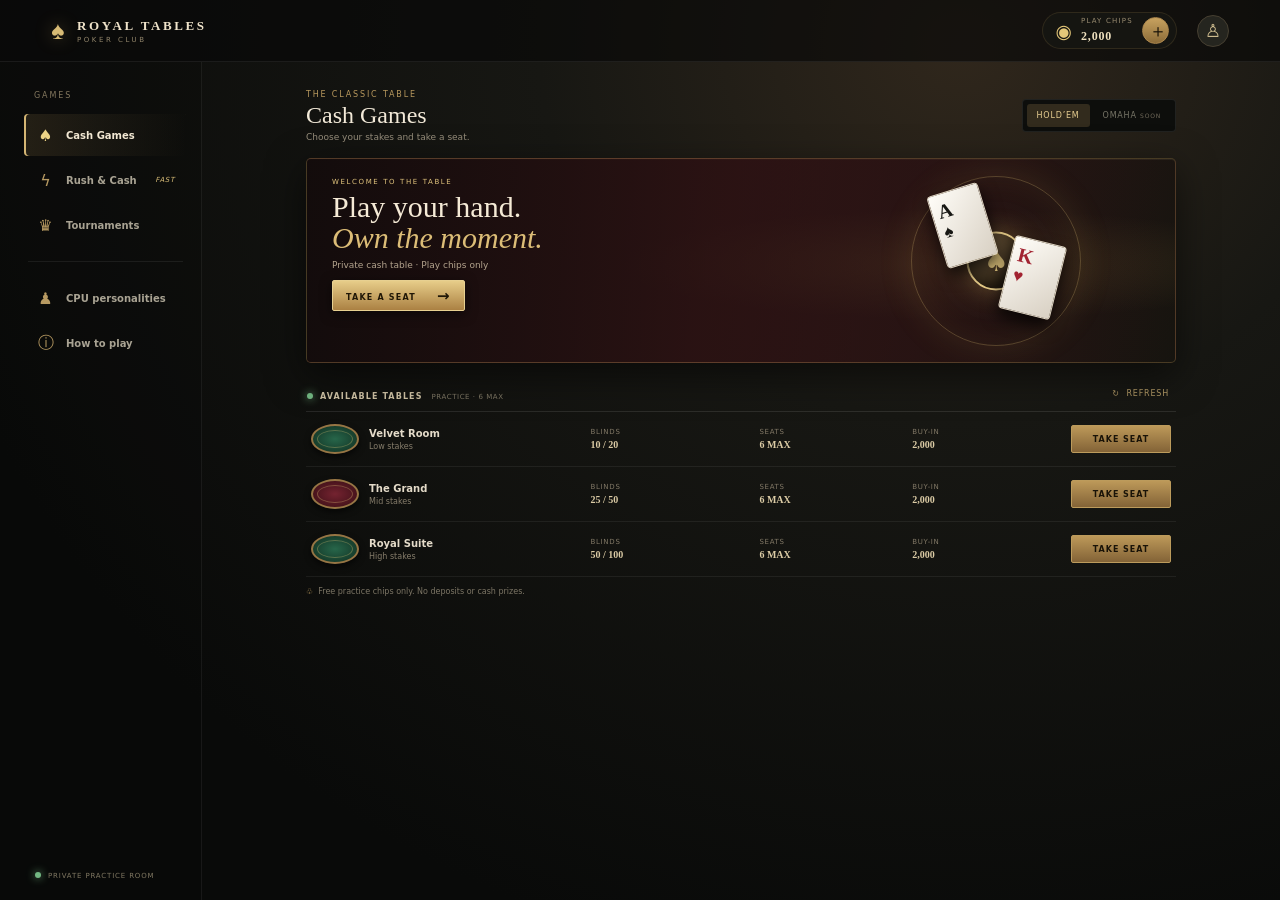
==== commit 2b9e5a89: "Rebuild immersive poker room client" ====
--- a/poker/index.html
+++ b/poker/index.html
@@ -1,101 +1,85 @@
 <!doctype html>
-<html lang="ja"><head><meta charset="utf-8"><meta name="viewport" content="width=device-width,initial-scale=1,viewport-fit=cover"><meta name="theme-color" content="#071b14"><title>POKER ROOM — テキサスホールデム</title>
-<style> 
-:root{color-scheme:dark;--ink:#f5eee3;--muted:#b6a88e;--gold:#d5b46e;--goldlight:#f4dda2;--dark:#080706;--felt:#5c0d17}*{box-sizing:border-box}html,body{margin:0;min-height:100%;background:#090807;color:var(--ink);font-family:system-ui,-apple-system,"Hiragino Kaku Gothic ProN",Meiryo,sans-serif}body{height:100vh;height:100dvh;min-height:0;background:radial-gradient(ellipse at 50% 47%,#211b18 0%,#11100f 43%,#080807 78%);overflow:hidden}body:before{content:"";position:fixed;inset:0;pointer-events:none;opacity:.14;background:radial-gradient(circle at 17% 31%,#c4a568 0 1px,transparent 2px),radial-gradient(circle at 79% 65%,#c4a568 0 1px,transparent 2px),repeating-linear-gradient(135deg,transparent 0 79px,#fff1 80px,transparent 81px 160px);background-size:31px 31px,37px 37px,auto}.app{position:relative;width:100%;max-width:none;height:100vh;height:100dvh;min-height:0;overflow:hidden;margin:0;padding:calc(8px + env(safe-area-inset-top)) 10px calc(8px + env(safe-area-inset-bottom));display:flex;flex-direction:column}.top{height:46px;flex:0 0 46px;display:flex;align-items:center;justify-content:space-between;gap:8px;margin:0 auto 3px;width:min(100%,760px);padding:0 5px}.brand{font:700 16px Georgia,"Times New Roman",serif;letter-spacing:.2em;color:#f1e4c8;text-shadow:0 2px 10px #000}.brand span{color:#e3c477}.top-right{display:flex;align-items:center;gap:13px}.pill{color:#d6c69f;font-size:10px;letter-spacing:.08em;white-space:nowrap}.quiet,.cheat-btn{border:0;background:none;color:#d9c18b;padding:7px 3px;font-size:11px;font-weight:750;cursor:pointer;white-space:nowrap;text-shadow:0 1px 6px #000}.quiet:active,.cheat-btn:active{color:#fff1c8}.lobby{width:min(100%,700px);margin:0 auto 2px;height:23px;display:flex;justify-content:center;align-items:center;gap:11px;white-space:nowrap;color:#a99c82;font:9px Georgia,serif;letter-spacing:.17em}.lobby span+span:before{content:"•";color:#b18d51;margin-right:11px}.table-wrap{position:relative;isolation:isolate;width:min(100%,900px);height:clamp(420px,calc(100dvh - 270px),700px);min-height:0;flex:0 0 auto;margin:0 auto;overflow:hidden;background:transparent;border:0;border-radius:0;box-shadow:none}.table-wrap:before,.table-wrap:after{display:none}.felt{position:absolute;z-index:0;left:13%;right:13%;top:4%;bottom:5%;border-radius:50%;background:radial-gradient(ellipse at 50% 34%,#811d2a 0%,#64111b 39%,#470b13 70%,#33070d 100%);border:8px solid transparent;background-clip:padding-box;box-shadow:inset 0 0 0 1px #dfbf7d90,inset 0 0 0 3px #28080c,inset 0 0 44px #140205,0 0 0 1px #271e15,0 0 0 3px #b49254,0 0 0 5px #4d3820,0 0 0 7px #d0ad67,0 0 0 9px #251c13,0 13px 35px #000c}.felt:before{content:"";position:absolute;inset:8%;border-radius:50%;border:1px solid #dfbd6d75;box-shadow:inset 0 0 30px #200308}.felt:after{content:"♠　 P O K E R　R O O M　 ♠";position:absolute;left:50%;top:51%;transform:translate(-50%,-50%);font:700 13px Georgia,serif;letter-spacing:.14em;color:#f0d8971c;white-space:nowrap}.table-label{position:absolute;z-index:1;top:3.4%;left:50%;transform:translateX(-50%);color:#cbb988;font:9px Georgia,serif;letter-spacing:.18em;white-space:nowrap;text-shadow:0 1px 5px #000}.pot{position:absolute;z-index:2;top:51%;left:50%;transform:translate(-50%,-50%);padding:5px 12px;color:#f4da9b;font:700 10px Georgia,serif;letter-spacing:.08em;text-shadow:0 2px 8px #000;background:radial-gradient(ellipse,#291b0dce,#120c08a8 75%,transparent 76%);border:1px solid #c49b4d;border-radius:99px;box-shadow:0 0 12px #0008}.community{position:absolute;z-index:2;top:39%;left:50%;transform:translateX(-50%);display:flex;gap:5px}.card{position:relative;width:42px;height:59px;border-radius:5px;background:linear-gradient(145deg,#fffdf8,#e5ddcf);color:#171513;display:grid;place-content:center;text-align:center;box-shadow:0 4px 11px #0009,inset 0 0 0 1px #fff;font-weight:800;line-height:1;border:1px solid #d7c8a8}.card:after{content:"";position:absolute;inset:3px;border:1px solid #b8ab8a48;border-radius:3px;pointer-events:none}.card .rank{font:800 19px Georgia,serif}.card .suit{font-size:17px;margin-top:2px}.card.red{color:#a31d2c}.card.back{background-color:#640b16;background-image:repeating-linear-gradient(45deg,transparent 0 5px,#d3b66f 6px,#d3b66f 7px,transparent 8px 12px),repeating-linear-gradient(-45deg,#4c0911 0 5px,#8e1d2c 6px,#8e1d2c 7px,#4c0911 8px 12px);border:3px solid #e5d3ad;box-shadow:0 4px 11px #0009}.card.back:after{inset:4px;border-color:#f2dda4}.card.empty{background:#fff0;border:1px dashed #dfc48046;box-shadow:none}.card.empty:after{display:none}.card.future{opacity:.68;filter:saturate(.72);outline:1px dashed #efd48c;outline-offset:1px}.river-preview{position:absolute;z-index:4;top:61%;left:50%;transform:translateX(-50%);max-width:90%;color:#f3d994;font-size:10px;font-weight:800;white-space:nowrap;text-shadow:0 2px 8px #000,0 0 12px #000}.river-preview.hidden{display:none!important}.seats{position:absolute;z-index:3;inset:0;pointer-events:none}.seat{position:absolute;width:116px;min-height:0;padding:0;text-align:center;background:none;border:0;border-radius:0;box-shadow:none;transition:filter .2s;pointer-events:auto}.seat.folded{opacity:.38;filter:grayscale(1)}.seat.winner .avatar{box-shadow:0 0 0 3px #f5d989,0 0 25px #f5d989b5}.player-head{display:flex;flex-direction:column;align-items:center;gap:2px;min-width:0}.avatar{position:relative;flex:0 0 40px;width:40px;height:40px;border-radius:50%;display:grid;place-items:center;border:2px solid #d2b46f;background:radial-gradient(circle at 31% 23%,#766247,#24211e 72%);font-size:22px;box-shadow:0 0 0 2px #111,0 3px 11px #000b;transition:box-shadow .2s}.avatar:after{content:"";position:absolute;inset:-5px;border-radius:50%;border:1px solid #cfaa5b66}.seat.turn .avatar{box-shadow:0 0 0 3px #f1d489,0 0 0 6px #f1d48926,0 0 22px #f1d489a3;animation:glow 1.3s ease-in-out infinite alternate}@keyframes glow{to{filter:brightness(1.23)}}.player-meta{min-width:0;max-width:100%}.seat .name{font-size:10px;font-weight:800;white-space:nowrap;overflow:hidden;text-overflow:ellipsis;color:#f6efdf;text-shadow:0 1px 5px #000;letter-spacing:.01em}.flag{font-size:10px}.seat .stack{font:10px Georgia,serif;color:#ecd391;margin-top:1px;white-space:nowrap;text-shadow:0 1px 5px #000}.stack:before{content:"";display:inline-block;width:8px;height:8px;margin-right:4px;border-radius:50%;vertical-align:0;background:repeating-conic-gradient(#ecd287 0 18deg,#9c6c31 19deg 34deg);border:1px solid #f4df9d;box-shadow:0 0 5px #e3bf6b70}.dealer{display:inline-grid;place-items:center;background:linear-gradient(145deg,#f5dc9e,#b78d44);color:#24190b;border-radius:50%;font:900 8px Georgia,serif;width:15px;height:15px;margin-left:3px;vertical-align:1px;box-shadow:0 1px 4px #000}.seat .state{font-size:8px;color:#edce84;min-height:11px;margin-top:1px;text-align:center;text-shadow:0 1px 5px #000;letter-spacing:.12em}.hole{display:flex;justify-content:center;gap:3px;margin-top:3px}.hole .card{width:23px;height:32px;border-radius:4px}.hole .rank{font-size:10px!important}.hole .suit{font-size:9px!important}.seat[data-seat="0"]{left:50%;bottom:1%;transform:translateX(-50%);width:140px}.seat[data-seat="1"]{left:2%;bottom:19%}.seat[data-seat="2"]{left:2%;top:18%}.seat[data-seat="3"]{left:50%;top:1%;transform:translateX(-50%)}.seat[data-seat="4"]{right:2%;top:18%}.seat[data-seat="5"]{right:2%;bottom:19%}.controls{width:min(100%,620px);flex:0 0 auto;margin:3px auto 0;padding:4px 5px 0;display:flex;flex-direction:column;gap:7px;align-items:stretch;background:transparent;border:0;border-radius:0;box-shadow:none}.status{font-size:11px;color:#e7dbc3;text-align:center;min-height:17px;text-shadow:0 1px 6px #000}.control-actions{display:flex;flex-wrap:nowrap;gap:9px;justify-content:center}.action{border:0;border-radius:999px;padding:11px 16px;font-weight:850;cursor:pointer;min-width:86px;box-shadow:0 4px 12px #0008,inset 0 1px #fff4;transition:filter .15s,transform .15s}.action:hover:not(:disabled){filter:brightness(1.15);transform:translateY(-1px)}.action:disabled{opacity:.4;cursor:default}.fold{background:linear-gradient(#983e42,#5d1e25);color:#fff0e4}.watch{background:linear-gradient(#45423b,#222321);border:1px solid #aa905e;color:#f1dfb5}.check{background:linear-gradient(#555853,#292c29);color:#f5eee0}.call{background:linear-gradient(#38866c,#15533f);color:#f2f1db}.raise,.next{background:linear-gradient(#f0d28a,#b58a44);color:#21170a}.betrow{display:flex;align-items:center;gap:10px;color:#cabb9f;font-size:10px}.betrow input{flex:1;accent-color:#d2ad68}.betrow strong{color:#f0d28d;min-width:55px;text-align:right}.log{flex:0 0 auto;margin:1px auto 0;width:min(100%,620px);max-height:44px;overflow:auto;padding:2px 10px;text-align:center;background:none;border:0;border-radius:0;font-size:9px;color:#aa9d85;line-height:1.5}.log div+div{border:0;padding:0;margin:0}.help{flex:0 0 auto;color:#8a7d68;font-size:9px;text-align:center;margin:3px 0}.overlay{position:fixed;inset:0;background:#000c;display:none;align-items:center;justify-content:center;padding:20px;z-index:10}.modal{max-width:430px;width:100%;background:radial-gradient(ellipse at top,#33291d,#111211 80%);border:1px solid #967344;border-radius:20px;padding:20px;box-shadow:0 20px 70px #000}.modal h2{margin:0 0 8px;color:#f3d899;font:700 22px Georgia,serif}.modal p{color:#cbbba1;font-size:13px;line-height:1.7}.modal .actions{display:flex;justify-content:flex-end;gap:8px}.toast{color:#dfc786;font-size:10px;text-align:center}.hidden{display:none!important}@media(min-width:651px){.table-wrap{width:min(100%,1000px);height:clamp(420px,calc(100dvh - 270px),700px);min-height:0;flex:0 0 auto}.felt{left:19%;right:19%;top:4%;bottom:4%}.seat[data-seat="1"]{left:8%;bottom:21%}.seat[data-seat="2"]{left:10%;top:19%}.seat[data-seat="4"]{right:10%;top:19%}.seat[data-seat="5"]{right:8%;bottom:21%}}@media(max-width:650px){.app{padding:calc(6px + env(safe-area-inset-top)) 5px calc(4px + env(safe-area-inset-bottom))}.top{height:39px;flex-basis:39px;margin-bottom:0;padding:0 4px}.brand{font-size:13px;letter-spacing:.13em}.top-right{gap:9px}.pill{font-size:9px;padding:0}.quiet,.cheat-btn{padding:6px 0;font-size:9px}.lobby{height:19px;margin-bottom:0;font-size:8px;gap:6px;letter-spacing:.12em}.lobby span+span:before{margin-right:6px}.table-wrap{height:clamp(310px,calc(100dvh - 235px),680px);min-height:0;width:100%;flex:0 0 auto}.felt{left:14%;right:14%;top:3%;bottom:3%;border-width:8px}.felt:after{font-size:10px;letter-spacing:.1em}.table-label{top:2.8%;font-size:8px}.community{top:39%;gap:3px}.card{width:36px;height:51px;border-radius:4px}.card .rank{font-size:16px}.card .suit{font-size:14px}.pot{top:51%;padding:4px 9px;font-size:9px}.river-preview{top:59%;max-width:94%;font-size:9px}.seat{width:89px}.avatar-wrap{width:34px;height:34px;flex-basis:34px}.avatar{width:34px;height:34px;flex-basis:34px;font-size:19px}.avatar:after{inset:-4px}.seat .name{font-size:8px}.seat .stack{font-size:9px}.seat .state{font-size:7px;min-height:9px}.hole{gap:2px;margin-top:2px}.hole .card{width:19px;height:27px}.hole .rank{font-size:9px!important}.hole .suit{font-size:8px!important}.seat[data-seat="0"]{width:125px;bottom:1%}.seat[data-seat="1"]{left:1%;bottom:19%}.seat[data-seat="2"]{left:1%;top:18%}.seat[data-seat="3"]{top:1%}.seat[data-seat="4"]{right:1%;top:18%}.seat[data-seat="5"]{right:1%;bottom:19%}.controls{width:100%;padding:2px 6px 0;gap:5px}.status{font-size:10px;min-height:15px}.control-actions{gap:7px}.action{min-width:0;flex:1;padding:10px 7px;font-size:10px}.betrow{font-size:9px}.log{max-height:54px;font-size:8px}.log-entry{min-height:15px;font-size:8px}.log-tag{min-width:54px;font-size:8px}.help{font-size:8px}}@media(orientation:landscape) and (max-height:500px){.app{padding:calc(3px + env(safe-area-inset-top)) 9px calc(3px + env(safe-area-inset-bottom))}.top{height:30px;flex-basis:30px;margin:0 auto}.brand{font-size:12px}.lobby{height:15px;flex:0 0 15px;font-size:7px;margin:0}.table-wrap{width:min(100%,1050px);height:clamp(185px,calc(100dvh - 145px),340px);min-height:0;flex:0 0 auto}.felt{left:12%;right:12%;top:9%;bottom:9%}.felt:after{font-size:11px}.table-label{top:1.7%;font-size:7px}.community{top:34%;gap:3px}.card{width:31px;height:44px}.card .rank{font-size:14px}.card .suit{font-size:12px}.pot{top:49%;font-size:8px;padding:3px 7px}.river-preview{top:64%;font-size:8px}.seat{width:74px}.player-head{gap:1px}.avatar-wrap{width:25px;height:25px;flex-basis:25px}.avatar{width:25px;height:25px;flex-basis:25px;font-size:14px}.avatar:after{inset:-3px}.seat .name{font-size:7px}.seat .stack{font-size:7px}.seat .state{font-size:6px;min-height:7px}.hole{gap:1px;margin-top:1px}.hole .card{width:15px;height:21px}.hole .rank{font-size:7px!important}.hole .suit{font-size:6px!important}.seat[data-seat="0"]{width:94px;bottom:0}.seat[data-seat="1"]{left:1%;bottom:10%}.seat[data-seat="2"]{left:13%;top:0}.seat[data-seat="3"]{top:0}.seat[data-seat="4"]{right:13%;top:0}.seat[data-seat="5"]{right:1%;bottom:10%}.controls{width:min(100%,730px);margin:0 auto;padding:1px 4px 0;gap:3px}.status{font-size:8px;min-height:10px}.control-actions{gap:5px}.action{padding:6px 14px;min-width:76px;font-size:9px}.betrow{font-size:8px}.log{max-height:30px;font-size:7px;line-height:1.15}.log-entry{min-height:11px;font-size:7px}.log-tag{min-width:48px;font-size:7px}.help{display:none}}.cpu-modal{border-radius:22px}.cpu-row{display:flex;align-items:center;gap:10px;padding:8px 0;border-bottom:1px solid #ffffff16}.cpu-row:last-child{border-bottom:0}.cpu-avatar{font-size:22px;width:34px;text-align:center}.cpu-name{flex:1;font-size:12px;color:#f2ead8}.cpu-name span{font-size:11px}.style-cycle{border:0;background:none;color:#edce84;font-size:11px;font-weight:800;padding:7px 2px;cursor:pointer}.style-cycle span{color:#a99771;margin-left:4px}.log{display:flex;flex-direction:column;gap:2px}.log-entry{display:flex;align-items:center;justify-content:center;gap:7px;min-height:19px;font-size:10px}.log-tag{min-width:62px;text-align:center;font-size:9px;font-weight:900;letter-spacing:.04em}.log-text{color:#ded4c1}.log-entry.fold .log-tag{color:#ff8585}.log-entry.call .log-tag{color:#76d7aa}.log-entry.check .log-tag{color:#bbc5c0}.log-entry.raise .log-tag{color:#ffd46f}.log-entry.win .log-tag,.log-entry.showdown .log-tag{color:#c6a5ff}.log-entry.info .log-tag{color:#bba575}.avatar-wrap{position:relative;width:40px;height:40px;flex:0 0 40px}.avatar-wrap .avatar{width:100%;height:100%;flex:none}.action-badge{position:absolute;right:-27px;bottom:-2px;z-index:4;min-width:34px;padding:2px 4px;border:1px solid;border-radius:99px;background:#171410;color:#f7efdc;font-size:7px;font-weight:950;letter-spacing:.02em;line-height:1;text-align:center;box-shadow:0 2px 5px #000b}.action-badge.fold-action{border-color:#aaa;background:#606060;color:#f0f0f0}.action-badge.call-action{border-color:#8be0b2;background:#14543d;color:#aaf0c6}.action-badge.check-action{border-color:#aeb6b0;background:#343a36;color:#e1e6e2}.action-badge.raise-action{border-color:#f2d47f;background:#705017;color:#ffe7a2}.action-badge.blind-action{border-color:#cfb776;background:#30291d;color:#e7d59b}.seat.folded{opacity:.72;filter:grayscale(1)}.seat.folded .avatar{border-color:#858585;background:linear-gradient(145deg,#696969,#282828);filter:grayscale(1);box-shadow:0 0 0 2px #141414,0 2px 8px #000}.seat.folded .avatar:after{border-color:#8888}.seat.folded .name,.seat.folded .stack,.seat.folded .state{color:#929292}.seat.folded .hole{opacity:.25}.seat.folded .action-badge{border-color:#999;background:#555;color:#ddd}@media(max-width:650px){.avatar-wrap{width:34px;height:34px;flex-basis:34px}.avatar-wrap .avatar{width:100%;height:100%}}@media(orientation:landscape) and (max-height:500px){.avatar-wrap{width:25px;height:25px;flex-basis:25px}.avatar-wrap .avatar{width:100%;height:100%}}</style><style>
-/* Native poker-room lobby and compact table controls */
-.lobby-screen{position:fixed;z-index:20;inset:0;overflow:hidden;background:radial-gradient(ellipse at 75% 8%,#33251a 0,#17130f 33%,#0a0a09 76%);color:#eee5d3;font-family:system-ui,-apple-system,"Hiragino Kaku Gothic ProN",Meiryo,sans-serif}.lobby-screen:before{content:"";position:absolute;inset:0;pointer-events:none;opacity:.17;background:repeating-linear-gradient(125deg,transparent 0 79px,#c6a35b10 80px,transparent 81px 160px),radial-gradient(circle at 84% 15%,#d4ae631b,transparent 26%)}.lobby-top{position:relative;height:66px;padding:0 clamp(15px,4vw,54px);display:flex;align-items:center;gap:18px;border-bottom:1px solid #ffffff11;background:#07070699}.lobby-brand{display:flex;align-items:center;gap:10px;min-width:210px;font:700 15px Georgia,serif;letter-spacing:.17em;color:#f5e5c3}.lobby-brand .brand-mark{display:grid;place-items:center;width:34px;height:34px;border:1px solid #b99a5c;border-radius:50%;color:#e3c678;font-size:20px;box-shadow:0 0 15px #d0a44925}.lobby-brand b{color:#dcbd73}.lobby-brand small{display:block;margin-top:2px;font:8px system-ui;letter-spacing:.34em;color:#8f8269}.lobby-wallet{display:flex;align-items:center;gap:9px;margin-left:auto;padding:6px 8px 6px 13px;background:linear-gradient(100deg,#1e1a13,#12110f);border:1px solid #80663c;border-radius:30px;box-shadow:inset 0 1px #ffffff0b}.wallet-chip{color:#e9c873;font-size:19px}.lobby-wallet small{display:block;color:#99896c;font-size:7px;letter-spacing:.17em}.lobby-wallet strong{display:block;color:#f2e3c5;font:700 12px Georgia,serif;letter-spacing:.08em}.wallet-add{width:27px;height:27px;border:1px solid #a9874b;border-radius:50%;background:#a7803d;color:#140f07;font-size:18px;line-height:1;cursor:pointer}.lobby-icon{width:32px;height:32px;border:0;border-radius:50%;background:#28231a;color:#d8c28c;font-size:18px;cursor:pointer}.lobby-shell{position:relative;height:calc(100% - 66px);display:grid;grid-template-columns:204px minmax(0,1fr);max-width:1300px;margin:auto}.game-nav{position:relative;padding:28px 15px 20px 26px;border-right:1px solid #ffffff10;background:#05050524}.nav-caption{margin:0 0 14px 12px;color:#88795e;font-size:9px;letter-spacing:.24em}.nav-item{position:relative;width:100%;height:43px;display:flex;align-items:center;gap:12px;margin:3px 0;padding:0 12px;background:transparent;border:0;border-radius:7px;color:#a99e8b;text-align:left;cursor:pointer;font:inherit}.nav-item>span{width:20px;text-align:center;font-size:17px;color:#b99a5e}.nav-item b{font-size:11px;font-weight:650}.nav-item i{margin-left:auto;color:#e3c478;font-size:7px;font-style:normal;letter-spacing:.1em}.nav-item.active{background:linear-gradient(90deg,#b38d4d27,#b38d4d09);color:#f3e5c7;box-shadow:inset 2px 0 #d4b46e}.nav-item.active>span{color:#e5ca82}.nav-item:hover{background-color:#ffffff0b}.nav-rule{height:1px;background:#ffffff12;margin:15px 4px}.nav-item.subdued{height:38px;color:#817969}.nav-item.subdued>span{font-size:14px;color:#988967}.nav-footer{position:absolute;left:38px;bottom:22px;color:#807963;font-size:7px;letter-spacing:.13em}.online-dot,.live-dot{display:inline-block;width:6px;height:6px;margin-right:7px;border-radius:50%;background:#80bd85;box-shadow:0 0 8px #80bd85}.lobby-main{width:min(100%,930px);padding:25px clamp(18px,4vw,54px) 16px;margin:0 auto;min-width:0}.lobby-heading{height:57px;display:flex;align-items:center;justify-content:space-between;margin-bottom:15px}.eyebrow{color:#b8995f;font-size:8px;letter-spacing:.24em}.lobby-heading h1{margin:3px 0 0;color:#f5ebd8;font:600 24px Georgia,serif;letter-spacing:.02em}.lobby-heading p{margin:3px 0 0;color:#938875;font-size:10px}.format-switch{display:flex;align-items:center;gap:5px;padding:4px;background:#11100e;border:1px solid #ffffff12;border-radius:5px}.format-switch button{padding:8px 11px;border:0;border-radius:3px;background:transparent;color:#807866;font-size:8px;letter-spacing:.1em}.format-switch .format-active{background:#31291d;color:#e8d29c}.format-switch small{color:#77705e;font-size:6px}.lobby-banner{position:relative;height:clamp(158px,24vh,210px);min-height:150px;overflow:hidden;margin-bottom:23px;border:1px solid #b18b4b75;border-radius:8px;background:linear-gradient(105deg,#2a1114 0%,#44161c 45%,#1c1410 100%);box-shadow:0 14px 40px #0008,inset 0 1px #f4d89b1b}.lobby-banner:before{content:"";position:absolute;inset:0;background:linear-gradient(90deg,#14090ad9 0%,#32101591 47%,transparent 100%),radial-gradient(ellipse at 77% 54%,#c2914431,transparent 35%)}.banner-copy{position:relative;z-index:2;padding:20px 26px}.banner-kicker{color:#ddc37f;font-size:8px;letter-spacing:.22em}.banner-copy h2{margin:6px 0 5px;color:#f5e9d2;font:500 clamp(20px,3vw,29px)/1.02 Georgia,serif;letter-spacing:.015em}.banner-copy h2 em{color:#e0c17a;font-weight:400}.banner-copy p{margin:7px 0 10px;color:#b3a48c;font-size:9px}.gold-cta{display:flex;align-items:center;gap:22px;height:31px;padding:0 14px;border:1px solid #efd798;border-radius:3px;background:linear-gradient(180deg,#e6cb87,#ae8344);color:#21170a;font-size:8px;font-weight:900;letter-spacing:.15em;box-shadow:0 3px 12px #0007;cursor:pointer}.gold-cta span{font-size:15px}.banner-orbit{position:absolute;right:10%;top:50%;width:190px;height:190px;transform:translateY(-50%)}.orbit-ring{position:absolute;inset:8px;border:1px solid #d3b47145;border-radius:50%;box-shadow:0 0 30px #c89c4a19,inset 0 0 24px #c89c4a12}.banner-coin{position:absolute;z-index:2;left:50%;top:50%;width:62px;height:62px;display:grid;place-items:center;transform:translate(-50%,-50%);border:2px solid #e4cb8b;border-radius:50%;background:radial-gradient(circle at 35% 25%,#79623b,#211a11 70%);color:#e7cb83;font-size:29px;box-shadow:0 0 25px #ddb75a45}.orbit-card{position:absolute;z-index:3;top:25px;left:39px;width:55px;height:77px;padding:7px;border-radius:5px;background:linear-gradient(140deg,#fffdf6,#d9d0bd);color:#201b14;font:700 22px Georgia;box-shadow:0 7px 15px #0009;transform:rotate(-17deg)}.orbit-card span{display:block;font-size:19px}.orbit-card.red-card{left:auto;right:37px;top:68px;color:#a5202b;transform:rotate(14deg)}.section-line{display:flex;justify-content:space-between;align-items:center;margin:0 1px 8px;padding-bottom:9px;border-bottom:1px solid #ffffff1a}.section-line>div{display:flex;align-items:center}.section-line b{color:#dacba9;font-size:9px;letter-spacing:.15em}.section-line small{margin-left:8px;color:#7f7665;font-size:7px;letter-spacing:.08em}.section-line button{border:0;background:none;color:#b59b66;font-size:12px;cursor:pointer}.section-line button span{font-size:7px;letter-spacing:.12em}.table-list{display:flex;flex-direction:column}.table-row{min-height:55px;display:grid;grid-template-columns:minmax(140px,1.4fr) .9fr .8fr .8fr 104px;align-items:center;gap:8px;padding:7px 7px;border-bottom:1px solid #ffffff0d;transition:background .2s}.table-row:hover{background:#ffffff07}.row-game{display:flex;align-items:center;gap:10px}.mini-table{position:relative;width:48px;height:30px;flex:0 0 48px;border:2px solid #846333;border-radius:50%;background:radial-gradient(ellipse,#28563b,#0f2a1c);box-shadow:0 2px 6px #000}.mini-table.red{background:radial-gradient(ellipse,#691922,#340b10);border-color:#987244}.mini-table:after{content:"";position:absolute;inset:4px;border:1px solid #c5a65c55;border-radius:50%}.row-game strong{display:block;color:#e5dac5;font-size:10px;font-weight:650}.row-game small{display:block;margin-top:3px;color:#8d826d;font-size:8px}.row-stat small{display:block;color:#7f7665;font-size:7px;letter-spacing:.09em}.row-stat strong{display:block;margin-top:3px;color:#d9c8a3;font:600 10px Georgia,serif}.players-count{color:#b7a987!important;font-family:system-ui!important}.join-table{height:29px;border:1px solid #b8995d;border-radius:3px;background:linear-gradient(#c5a263,#8a6936);color:#171109;font-size:8px;font-weight:900;letter-spacing:.12em;cursor:pointer;box-shadow:0 2px 8px #0005}.join-table:hover,.gold-cta:hover{filter:brightness(1.12)}.lobby-footnote{padding-top:11px;color:#786f5f;font-size:8px}.lobby-screen.compact .lobby-banner{height:clamp(130px,19vh,180px);min-height:130px;margin-bottom:15px}.lobby-screen.compact .lobby-main{padding-top:17px}.lobby-screen.compact .lobby-heading{margin-bottom:9px}.lobby-screen.compact .table-row{min-height:49px}.mode-note{color:#d4b975;font-size:9px}.app>.top .brand{display:flex;align-items:center;gap:9px;cursor:pointer}.app>.top .brand:before{content:"‹";display:grid;place-items:center;width:24px;height:24px;border:1px solid #8f7543;border-radius:50%;color:#e2c77c;font:18px Georgia}.controls{max-width:780px}.control-actions{gap:8px}.action{border-radius:4px;text-transform:uppercase;letter-spacing:.035em}.fold{background:linear-gradient(#9d4444,#602327)}.check{background:linear-gradient(#585b54,#2b2d29)}.call{background:linear-gradient(#328467,#164b39)}.raise,.next{background:linear-gradient(#f1d794,#b48a48)}.betrow{display:grid;grid-template-columns:auto 1fr auto;gap:10px}.betrow:after{content:"½ POT    ¾ POT    POT    ALL-IN";grid-column:2;grid-row:2;text-align:center;color:#9f8d67;font-size:8px;letter-spacing:.12em;word-spacing:13px}.betrow input{grid-row:1}
-+@media(max-width:760px){.lobby-top{height:55px;padding:0 13px}.lobby-brand{min-width:0;font-size:12px;letter-spacing:.1em}.lobby-brand small{font-size:6px}.lobby-shell{height:calc(100% - 55px);display:flex;flex-direction:column}.game-nav{order:2;display:flex;align-items:center;gap:3px;height:55px;flex:0 0 55px;padding:4px 7px calc(4px + env(safe-area-inset-bottom));border-right:0;border-top:1px solid #ffffff12;background:#090908}.nav-caption,.nav-rule,.nav-footer,.nav-item.subdued{display:none}.nav-item{height:44px;flex:1;justify-content:center;flex-direction:column;gap:1px;margin:0;padding:2px 0;border-radius:4px}.nav-item>span{font-size:16px}.nav-item b{font-size:7px;white-space:nowrap}.nav-item i{display:none}.nav-item.active{box-shadow:inset 0 -2px #d4b46e,inset 0 0 transparent;background:#b38d4d13}.lobby-main{flex:1;overflow:hidden;padding:13px 13px 8px}.lobby-heading{height:47px;margin-bottom:9px}.lobby-heading h1{font-size:20px}.lobby-heading p{font-size:9px}.format-switch{gap:0}.format-switch button{padding:7px 6px;font-size:7px}.lobby-banner{height:clamp(140px,22vh,178px);min-height:135px;margin-bottom:14px}.banner-copy{padding:16px}.banner-copy h2{font-size:23px}.banner-orbit{right:-1%;transform:translateY(-50%) scale(.78)}.section-line{margin-bottom:4px;padding-bottom:7px}.section-line b{font-size:8px}.section-line small{font-size:6px}.table-row{grid-template-columns:minmax(112px,1.2fr) .7fr .6fr 78px;min-height:52px;gap:4px;padding:5px 1px}.table-row .row-stat:nth-child(4){display:none}.mini-table{width:39px;height:25px;flex-basis:39px}.row-game{gap:7px}.row-game strong{font-size:9px}.row-game small{font-size:7px}.row-stat small{font-size:6px}.row-stat strong{font-size:9px}.join-table{height:28px;font-size:7px}.lobby-footnote{font-size:7px;padding-top:7px}.lobby-screen.compact .lobby-banner{height:130px;min-height:125px;margin-bottom:10px}.lobby-screen.compact .lobby-main{padding-top:10px}}
-+@media(max-width:380px){.lobby-brand{font-size:10px}.lobby-wallet{gap:5px;padding-left:8px}.lobby-icon{display:none}.format-switch button{padding:6px 4px}.lobby-banner{min-height:128px}.banner-copy{padding:13px}.banner-copy h2{font-size:20px}.banner-orbit{right:-8%;transform:translateY(-50%) scale(.66)}.table-row{grid-template-columns:minmax(105px,1.1fr) .6fr .5fr 68px}.row-stat:nth-child(3) strong{font-size:8px}}
-+@media(orientation:landscape) and (max-height:520px){.lobby-top{height:45px}.lobby-shell{height:calc(100% - 45px);grid-template-columns:150px minmax(0,1fr);display:grid}.game-nav{order:0;display:block;padding:14px 10px 10px 15px}.nav-caption{display:block}.nav-rule{display:block;margin:8px 4px}.nav-item.subdued{display:flex;height:30px}.nav-footer{display:block;left:19px;bottom:12px;font-size:6px}.nav-item{height:34px;flex-direction:row;justify-content:flex-start;gap:7px;padding:0 8px}.nav-item b{font-size:9px}.lobby-main{overflow:hidden;padding:9px 18px 5px}.lobby-heading{height:37px;margin-bottom:7px}.lobby-heading h1{font-size:18px}.lobby-heading p{font-size:8px}.lobby-banner{height:clamp(95px,24vh,130px);min-height:95px;margin-bottom:9px}.banner-copy{padding:10px 16px}.banner-copy h2{font-size:20px;margin:3px 0}.banner-copy p{margin:4px 0 6px}.gold-cta{height:25px}.banner-orbit{transform:translateY(-50%) scale(.58)}.section-line{margin-bottom:1px;padding-bottom:4px}.table-row{min-height:39px;padding:3px 4px}.table-list{overflow:auto;max-height:calc(100dvh - 235px)}.lobby-screen.compact .lobby-main{padding-top:7px}.lobby-screen.compact .lobby-banner{height:90px;min-height:90px;margin-bottom:7px}.lobby-screen.compact .table-row{min-height:36px}.lobby-footnote{padding-top:4px}.game-nav .nav-item.subdued{display:flex}.app>.top{height:26px;flex-basis:26px}.app>.lobby{height:13px;flex-basis:13px}.app>.table-wrap{height:clamp(160px,calc(100dvh - 122px),280px)}.app>.controls{gap:2px}.app>.controls .status{min-height:9px}.app>.control-actions .action{padding:5px 12px}.app>.log{max-height:25px}}
-+</style>
-<style>.betrow:after{display:none}.betrow label{white-space:nowrap}.bet-presets{grid-column:1 / -1;display:flex;gap:5px;justify-content:flex-end}.bet-presets button{padding:4px 7px;border:1px solid #786543;border-radius:3px;background:#201c14;color:#c9b77f;font-size:7px;letter-spacing:.08em;cursor:pointer}.bet-presets button:hover{background:#41351e;color:#f1dda0}.app{z-index:1}</style>
-</head>
+<html lang="ja"><head>
+<meta charset="utf-8"><meta name="viewport" content="width=device-width,initial-scale=1,maximum-scale=1,user-scalable=no,viewport-fit=cover"><meta name="theme-color" content="#080a09"><meta name="apple-mobile-web-app-capable" content="yes"><meta name="apple-mobile-web-app-status-bar-style" content="black-translucent"><title>ROYAL TABLES — Poker</title>
+<style>
+:root{color-scheme:dark;--gold:#d9b974;--gold2:#9b7540;--felt:#0c5739;--text:#eee8db;--muted:#9c9789;--red:#bd5960;--green:#42b981;--blue:#79b9df}*{box-sizing:border-box;-webkit-tap-highlight-color:transparent}html,body{margin:0;width:100%;height:100%;overflow:hidden;background:#080a09;color:var(--text);font-family:Inter,system-ui,-apple-system,"Hiragino Kaku Gothic ProN",Meiryo,sans-serif}button{font:inherit;color:inherit}body{background:radial-gradient(ellipse at 50% 47%,#20221f 0,#111311 42%,#070807 82%)}body:before{content:"";position:fixed;inset:0;pointer-events:none;opacity:.13;background:radial-gradient(circle at 11% 21%,#ba965533 0 1px,transparent 2px),radial-gradient(circle at 73% 67%,#ba965533 0 1px,transparent 2px),repeating-linear-gradient(120deg,transparent 0 119px,#ffffff08 120px,transparent 121px 240px);background-size:33px 33px,43px 43px,auto}.app{position:relative;width:100%;height:100dvh;overflow:hidden}.screen{position:absolute;inset:0}.hidden{display:none!important}.icon{display:inline-grid;place-items:center;width:20px;height:20px;flex:none}.icon svg{width:100%;height:100%;fill:none;stroke:currentColor;stroke-width:1.6;stroke-linecap:round;stroke-linejoin:round}
+/* lobby */
+.lobby{z-index:10;background:radial-gradient(ellipse at 75% 5%,#30271c 0,#171713 31%,#090a09 78%)}.lobby-head{height:62px;display:flex;align-items:center;padding:0 clamp(15px,4vw,54px);gap:18px;border-bottom:1px solid #ffffff12;background:#080908a8}.wordmark{display:flex;align-items:center;gap:10px;font:700 13px Georgia,serif;letter-spacing:.2em;color:#efe3ca}.wordmark .spade{font-size:25px;color:#d8bb75;text-shadow:0 0 18px #dab76a66}.wordmark small{display:block;margin-top:2px;color:#92856b;font:7px system-ui;letter-spacing:.36em}.wallet{margin-left:auto;display:flex;align-items:center;gap:9px;padding:5px 8px 5px 13px;border-radius:30px;background:#151511;box-shadow:inset 0 0 0 1px #8e754237}.wallet .coin{font-size:19px;color:#e4c778}.wallet small{display:block;color:#988b70;font-size:7px;letter-spacing:.17em}.wallet strong{font:700 12px Georgia;color:#efe1bf;letter-spacing:.07em}.wallet button,.profile{width:27px;height:27px;border:1px solid #ac874d;border-radius:50%;background:linear-gradient(#c7a25f,#8c6c39);color:#161108;font-size:18px;line-height:1;cursor:pointer}.profile{width:32px;height:32px;margin-left:2px;border-color:#463f31;background:#25251f;color:#cdbb8e}.lobby-body{height:calc(100% - 62px);max-width:1320px;margin:auto;display:grid;grid-template-columns:202px minmax(0,1fr)}.side-nav{position:relative;padding:29px 14px 15px 24px;border-right:1px solid #ffffff10;background:#06070633}.nav-caption{margin:0 0 14px 10px;color:#83775e;font-size:8px;letter-spacing:.24em}.nav-item{position:relative;width:100%;height:42px;display:flex;align-items:center;gap:11px;margin:3px 0;padding:0 12px;border:0;border-radius:4px;background:transparent;color:#a9a393;text-align:left;cursor:pointer}.nav-item>span{width:19px;color:#b79a62;font-size:16px;text-align:center}.nav-item b{font-size:10px;font-weight:600}.nav-item.active{color:#f2e8d3;background:linear-gradient(90deg,#c2a05c23,transparent);box-shadow:inset 2px 0 #d5b674}.nav-item.active>span{color:#ecd386}.nav-item .tag{margin-left:auto;color:#dbbf79;font-size:7px;letter-spacing:.1em}.nav-item:hover{background-color:#ffffff0a}.nav-rule{height:1px;margin:15px 4px;background:#ffffff12}.nav-foot{position:absolute;bottom:20px;left:35px;color:#817963;font-size:7px;letter-spacing:.12em}.live-dot{display:inline-block;width:6px;height:6px;margin-right:7px;border-radius:50%;background:#73b883;box-shadow:0 0 8px #73b883}.lobby-main{width:min(100%,970px);min-width:0;margin:0 auto;padding:24px clamp(18px,4vw,50px) 14px}.lobby-heading{height:59px;display:flex;align-items:center;justify-content:space-between;margin-bottom:13px}.eyebrow{color:#b7985d;font-size:8px;letter-spacing:.23em}.lobby-heading h1{margin:3px 0 0;color:#f2e9d8;font:500 24px Georgia,serif}.lobby-heading p{margin:3px 0 0;color:#968d7b;font-size:9px}.variant{display:flex;gap:3px;padding:4px;border:1px solid #ffffff15;border-radius:4px;background:#0d0e0c}.variant button{border:0;padding:7px 10px;background:transparent;color:#777567;font-size:8px;letter-spacing:.1em}.variant .selected{border-radius:3px;background:#322b1d;color:#e7ce91}.variant small{font-size:6px;color:#716a5b}.hero{position:relative;height:clamp(150px,24vh,205px);min-height:146px;overflow:hidden;margin-bottom:21px;border:1px solid #ba97524a;border-radius:5px;background:linear-gradient(105deg,#251213,#3a181a 47%,#16140f);box-shadow:0 12px 38px #0008,inset 0 1px #ffe1a512}.hero:before{content:"";position:absolute;inset:0;background:linear-gradient(90deg,#110b0be8 0%,#241010bf 45%,transparent 100%),radial-gradient(ellipse at 75% 52%,#cca24c26,transparent 37%)}.hero-copy{position:relative;z-index:2;padding:19px 25px}.hero-copy .eyebrow{color:#e2c57e;font-size:7px}.hero-copy h2{margin:6px 0;color:#f5ead6;font:500 clamp(22px,3vw,30px)/1.02 Georgia,serif}.hero-copy h2 em{color:#dcbd77;font-weight:400}.hero-copy p{margin:7px 0 10px;color:#b3a38d;font-size:9px}.cta{height:31px;padding:0 13px;border:1px solid #e7d091;border-radius:2px;background:linear-gradient(#e7cd89,#ab8143);color:#201707;font-size:8px;font-weight:900;letter-spacing:.15em;box-shadow:0 3px 12px #0008;cursor:pointer}.cta span{margin-left:17px;font-size:15px;vertical-align:-1px}.hero-art{position:absolute;right:10%;top:50%;width:184px;height:184px;transform:translateY(-50%)}.hero-ring{position:absolute;inset:7px;border:1px solid #d1b36b4d;border-radius:50%;box-shadow:0 0 35px #cca44e22,inset 0 0 30px #c7a04712}.hero-spade{position:absolute;left:50%;top:50%;display:grid;place-items:center;width:59px;height:59px;transform:translate(-50%,-50%);border:2px solid #e4ca87;border-radius:50%;background:radial-gradient(circle at 30% 24%,#806746,#21190e 72%);color:#e8cc82;font-size:28px;box-shadow:0 0 25px #ddbd684d}.hero-card{position:absolute;z-index:2;top:19px;left:32px;width:53px;height:75px;padding:6px;border:1px solid #ded5c3;border-radius:4px;background:linear-gradient(135deg,#fffdf8,#d8d0c3);color:#171714;font:700 20px Georgia;box-shadow:0 8px 16px #000b;transform:rotate(-17deg)}.hero-card span{display:block;font-size:17px}.hero-card.red{top:71px;left:auto;right:29px;color:#a22331;transform:rotate(14deg)}.table-heading{display:flex;align-items:center;justify-content:space-between;padding:0 1px 8px;border-bottom:1px solid #ffffff19;color:#d2c5a7}.table-heading b{font-size:8px;letter-spacing:.14em}.table-heading small{margin-left:9px;color:#807966;font-size:7px;letter-spacing:.08em}.table-heading button{border:0;background:transparent;color:#b49b67;font-size:8px;letter-spacing:.1em;cursor:pointer}.table-list{display:flex;flex-direction:column}.table-row{min-height:55px;display:grid;grid-template-columns:minmax(155px,1.35fr) .8fr .72fr .75fr 100px;align-items:center;gap:8px;padding:7px 5px;border-bottom:1px solid #ffffff10;transition:background .18s}.table-row:hover{background:#ffffff07}.table-title{display:flex;align-items:center;gap:10px}.mini-felt{position:relative;width:48px;height:30px;flex:none;border:2px solid #967544;border-radius:50%;background:radial-gradient(ellipse,#27664a,#102d20);box-shadow:0 3px 6px #0009}.mini-felt.red{background:radial-gradient(ellipse,#742330,#360d14)}.mini-felt:after{content:"";position:absolute;inset:4px;border:1px solid #dfc27655;border-radius:50%}.table-title strong{display:block;color:#e4dbc9;font-size:10px;font-weight:600}.table-title small{display:block;margin-top:3px;color:#867d6b;font-size:8px}.table-stat small{display:block;color:#817866;font-size:7px;letter-spacing:.1em}.table-stat strong{display:block;margin-top:3px;color:#dbcba5;font:600 10px Georgia,serif}.join{height:28px;border:1px solid #bc9b5c;border-radius:2px;background:linear-gradient(#bd9959,#836337);color:#191308;font-size:8px;font-weight:900;letter-spacing:.12em;cursor:pointer}.join:hover,.cta:hover{filter:brightness(1.1)}.lobby-note{padding-top:10px;color:#7c7565;font-size:8px}.lobby-note .spade{color:#be9d5e}
+/* immersive table */
+.table-screen{z-index:2;display:flex;flex-direction:column;padding:env(safe-area-inset-top) 0 env(safe-area-inset-bottom);background:radial-gradient(ellipse at 50% 42%,#262722 0,#151713 48%,#080908 88%)}.table-top{height:49px;flex:0 0 49px;display:flex;align-items:center;justify-content:space-between;padding:0 clamp(12px,3vw,40px);border-bottom:1px solid #ffffff10;background:linear-gradient(#090a09e8,#090a09aa)}.table-brand{display:flex;align-items:center;gap:9px;cursor:pointer;color:#e9dfc8;font:700 11px Georgia,serif;letter-spacing:.18em}.back-arrow{color:#c9aa6a;font-size:17px}.table-tools{display:flex;align-items:center;gap:15px}.table-tools button{display:grid;place-items:center;width:27px;height:27px;border:0;background:transparent;color:#b2a582;cursor:pointer}.table-tools button:hover{color:#f1da9b}.blind-indicator{display:flex;align-items:center;gap:7px;color:#b3aa97;font:9px Georgia,serif;letter-spacing:.08em}.blind-indicator .dot{width:7px;height:7px;border-radius:50%;background:#e1c36e;box-shadow:0 0 8px #e1c36e66}.table-stage{position:relative;isolation:isolate;width:min(100%,1160px);height:min(calc(100dvh - 159px),760px);min-height:0;flex:1 1 auto;margin:0 auto;overflow:hidden}.table-shadow{position:absolute;inset:5% 8% 6%;border-radius:50%;background:#000a;filter:blur(24px);transform:translateY(12px) scale(.98)}.table-rail{position:absolute;inset:4% 8% 5%;border-radius:50%;background:linear-gradient(145deg,#57442d,#151411 17%,#28221a 43%,#080909 75%,#665035);box-shadow:inset 0 1px 5px #e7d09c66,inset 0 -13px 25px #000,0 20px 45px #000c;transform:perspective(1000px) rotateX(3deg)}.table-rail:before{content:"";position:absolute;inset:2.2%;border:1px solid #ba985c;box-shadow:inset 0 0 0 3px #171510,inset 0 0 0 4px #77613c;border-radius:50%}.table-rail:after{content:"";position:absolute;inset:4.5%;border:1px solid #d8bc7555;border-radius:50%;pointer-events:none}.felt{position:absolute;inset:7.4% 12.3% 8.4%;overflow:hidden;border-radius:50%;background:radial-gradient(ellipse at 48% 39%,#188254 0,#10643f 39%,#0b4e33 73%,#073d29 100%);box-shadow:inset 0 0 0 1px #9cc99a32,inset 0 10px 35px #76bd8235,inset 0 -22px 52px #031e14a8}.felt:before{content:"";position:absolute;inset:7%;border:1px solid #d0c48726;border-radius:50%;box-shadow:inset 0 0 55px #001d1236}.felt:after{content:"♠  R O Y A L   T A B L E S  ♠";position:absolute;top:53%;left:50%;transform:translate(-50%,-50%);color:#e8dec024;font:600 clamp(12px,1.5vw,17px) Georgia,serif;letter-spacing:.16em;white-space:nowrap}.table-name{position:absolute;z-index:1;top:7%;left:50%;transform:translateX(-50%);color:#d7c99b;font:8px Georgia,serif;letter-spacing:.17em;text-shadow:0 1px 7px #000;white-space:nowrap}.pot-display{position:absolute;z-index:2;left:50%;top:50%;transform:translate(-50%,-50%);display:flex;align-items:center;gap:7px;color:#f2d68f;font:700 11px Georgia,serif;letter-spacing:.06em;text-shadow:0 2px 6px #00150b;padding:5px 13px;border-radius:30px;background:radial-gradient(ellipse,#0c321fd9,#0d2016a8 70%,transparent 72%);white-space:nowrap}.pot-icon{color:#dec16e;font-size:14px}.community{position:absolute;z-index:2;left:50%;top:39%;transform:translateX(-50%);display:flex;gap:clamp(3px,.5vw,7px)}.playing-card{position:relative;display:flex;flex-direction:column;justify-content:center;align-items:center;width:clamp(34px,4vw,52px);height:clamp(48px,5.7vw,72px);border-radius:4px;border:1px solid #e1d6c4;background:linear-gradient(142deg,#fffefa,#ddd5c5);color:#191815;box-shadow:0 6px 13px #0009,inset 0 0 0 1px #ffffffa6;font-weight:800;line-height:1}.playing-card:not(.empty){animation:deal-in .18s ease-out both}@keyframes deal-in{from{opacity:.3;transform:translateY(-5px) scale(.96)}to{opacity:1;transform:none}}.playing-card:after{content:"";position:absolute;inset:3px;border:1px solid #877e6c29;border-radius:2px}.playing-card .rank{font:800 clamp(15px,1.7vw,21px) Georgia,serif}.playing-card .suit{font-size:clamp(14px,1.5vw,18px);margin-top:2px}.playing-card.red{color:#ad1e2b}.playing-card.back{border:3px solid #ddd0af;background-color:#641a20;background-image:repeating-linear-gradient(45deg,transparent 0 4px,#d3b669 5px,#d3b669 6px,transparent 7px 10px),repeating-linear-gradient(-45deg,#4f1218 0 4px,#852a32 5px,#852a32 6px,#4f1218 7px 10px)}.playing-card.back:after{inset:3px;border-color:#e8d6a5}.playing-card.empty{background:#f5f0df0a;border:1px dashed #eddfa044;box-shadow:none}.playing-card.empty:after{display:none}.playing-card.future{opacity:.75;filter:saturate(.75);outline:1px dashed #f0d58a;outline-offset:2px}.river-hint{position:absolute;z-index:4;left:50%;top:61%;transform:translateX(-50%);max-width:90%;color:#f2d68c;text-shadow:0 2px 9px #000;font-size:10px;font-weight:800;white-space:nowrap}.seats{position:absolute;z-index:3;inset:0;pointer-events:none}.seat{position:absolute;width:126px;text-align:center;transform:translate(-50%,-50%);pointer-events:auto;transition:filter .2s,opacity .2s}.seat[data-seat="0"]{left:50%;top:87%}.seat[data-seat="1"]{left:17%;top:73%}.seat[data-seat="2"]{left:13%;top:31%}.seat[data-seat="3"]{left:50%;top:13%}.seat[data-seat="4"]{left:87%;top:31%}.seat[data-seat="5"]{left:83%;top:73%}.seat-head{display:flex;align-items:center;justify-content:center;gap:7px}.avatar-wrap{position:relative;width:44px;height:44px;flex:none}.avatar{position:absolute;inset:2px;display:grid;place-items:center;border:2px solid #d5b875;border-radius:50%;background:radial-gradient(circle at 34% 22%,#776747,#26231d 72%);font-size:23px;box-shadow:0 0 0 2px #111,0 4px 12px #000b}.avatar-wrap:before{content:"";position:absolute;inset:-2px;border:1px solid #c7a55f66;border-radius:50%}.seat.turn .avatar{box-shadow:0 0 0 3px #f0d987,0 0 0 6px #f0d98735,0 0 23px #ebcf76c7;animation:turn-glow 1.15s ease-in-out infinite alternate}@keyframes turn-glow{to{filter:brightness(1.22)}}.seat.folded{opacity:.62;filter:grayscale(1)}.seat.folded .avatar{border-color:#858585;background:linear-gradient(145deg,#656565,#262626)}.seat.winner .avatar{box-shadow:0 0 0 3px #f8dc8b,0 0 27px #f5d780bd}.player-info{text-align:left;min-width:0}.player-name{max-width:82px;overflow:hidden;color:#f4ecd9;font-size:9px;font-weight:800;text-overflow:ellipsis;white-space:nowrap;text-shadow:0 1px 6px #000}.flag{margin-left:3px;font-size:9px}.player-stack{margin-top:2px;color:#e6ce8c;font:10px Georgia,serif;text-shadow:0 1px 5px #000;white-space:nowrap}.chip-dot{display:inline-block;width:8px;height:8px;margin-right:4px;border:1px solid #f0d997;border-radius:50%;background:repeating-conic-gradient(#e5c674 0 15deg,#936d36 16deg 31deg);vertical-align:-1px}.seat-status{height:14px;margin-top:2px;color:#eee0ad;font-size:8px;font-weight:800;letter-spacing:.08em;text-shadow:0 1px 6px #000}.seat.folded .player-name,.seat.folded .player-stack,.seat.folded .seat-status{color:#aaa}.seat-cards{display:flex;justify-content:center;gap:2px;margin-top:2px}.seat-cards .playing-card{width:26px;height:36px;border-radius:3px}.seat-cards .rank{font-size:11px}.seat-cards .suit{font-size:10px;margin-top:0}.seat-cards .playing-card:after{inset:2px}.seat.folded .seat-cards{opacity:.25}.dealer-button{position:absolute;z-index:2;right:-2px;bottom:-1px;display:grid;place-items:center;width:16px;height:16px;border:1px solid #ffedb9;border-radius:50%;background:linear-gradient(#f6df9d,#b88b3d);color:#201708;font:900 8px Georgia;box-shadow:0 2px 5px #000}.action-badge{position:absolute;z-index:4;left:50%;top:-7px;transform:translate(-50%,-100%);min-width:48px;padding:3px 7px;border:1px solid #f0d88b;border-radius:12px;background:#17150f;color:#f8ecc5;font-size:8px;font-weight:950;letter-spacing:.04em;box-shadow:0 2px 7px #000b}.action-badge.fold{border-color:#9d9d9d;background:#565656;color:#e5e5e5}.action-badge.call{border-color:#66c995;background:#115b40;color:#b8f0cf}.action-badge.check{border-color:#aeb8b0;background:#343a36;color:#e4e9e5}.action-badge.raise,.action-badge.bet{border-color:#f3d27a;background:#75551d;color:#ffebae}.action-badge.blind{border-color:#ccbb8e;background:#30291c;color:#ddcfad}.action-badge.folded{filter:grayscale(1)}.table-bottom{height:108px;flex:0 0 108px;display:grid;grid-template-columns:minmax(130px,1fr) auto minmax(125px,1fr);align-items:center;gap:10px;padding:7px clamp(12px,3vw,38px) calc(8px + env(safe-area-inset-bottom));border-top:1px solid #ffffff12;background:linear-gradient(0deg,#090a09,#11120f 65%,#171813)}.bottom-left,.bottom-right{display:flex;align-items:center;gap:7px}.bottom-right{justify-content:flex-end}.subtle-btn{display:grid;place-items:center;min-width:31px;height:31px;padding:0 8px;border:1px solid #5e5339;border-radius:3px;background:linear-gradient(#24241f,#121310);color:#c3b48d;font-size:9px;cursor:pointer}.subtle-btn:hover{border-color:#bd9c5f;color:#f0da9b}.action-area{width:min(100%,530px);display:flex;flex-direction:column;align-items:stretch;gap:5px}.turn-label{display:flex;justify-content:center;align-items:center;gap:8px;height:15px;color:#d5c6a3;font-size:9px}.turn-label strong{color:#f2da91;letter-spacing:.09em}.action-row{display:flex;gap:7px;justify-content:center}.act-btn{position:relative;flex:1;min-width:76px;height:41px;border:1px solid #ffffff21;border-radius:3px;background:linear-gradient(#31322d,#1c1d19);color:#eee8d9;font-size:10px;font-weight:850;letter-spacing:.035em;box-shadow:0 3px 10px #0007,inset 0 1px #fff1;cursor:pointer}.act-btn:active{transform:translateY(1px);filter:brightness(1.15)}.act-btn.fold{border-color:#ad5a59;background:linear-gradient(#984447,#5a2427);color:#fff0e6}.act-btn.call{border-color:#358462;background:linear-gradient(#307d5e,#174a37);color:#e8ffef}.act-btn.check{border-color:#62685e;background:linear-gradient(#50534c,#292b27)}.act-btn.raise{border-color:#d4b56c;background:linear-gradient(#ead28f,#aa8041);color:#1b1408}.act-btn.next{border-color:#d8bb71;background:linear-gradient(#e8cf8e,#ac8242);color:#201707}.bet-control{display:grid;grid-template-columns:auto minmax(40px,1fr) auto;align-items:center;gap:8px;color:#b4a98e;font-size:8px}.bet-control input{width:100%;height:16px;margin:0;accent-color:#d7b96d}.bet-control strong{min-width:46px;text-align:right;color:#eed693;font:700 10px Georgia}.quick-sizes{display:flex;justify-content:center;gap:5px}.quick-sizes button{height:20px;padding:0 8px;border:1px solid #6c5d3d;border-radius:2px;background:#191914;color:#bcaa7d;font-size:7px;letter-spacing:.08em;cursor:pointer}.quick-sizes button:hover{background:#42371f;color:#f0d995}.feed{position:absolute;left:15px;top:17px;z-index:4;display:flex;flex-direction:column;gap:2px;max-width:220px;max-height:115px;overflow:hidden;pointer-events:none}.feed-entry{padding:2px 0;color:#bdb6a4;font-size:8px;text-shadow:0 1px 5px #000;white-space:nowrap}.feed-entry b{display:inline-block;min-width:57px;font-size:7px;letter-spacing:.04em}.feed-entry .f-fold{color:#e88d8d}.feed-entry .f-call{color:#76d6a1}.feed-entry .f-check{color:#bdc5bd}.feed-entry .f-raise{color:#f1cf70}.feed-entry .f-win{color:#cbb2ff}.feed-entry .f-info{color:#c2ac7a}.toast{position:absolute;z-index:5;left:50%;bottom:7px;transform:translateX(-50%);max-width:90%;color:#f0d58b;font-size:9px;font-weight:800;text-shadow:0 2px 7px #000;white-space:nowrap}.shade{position:fixed;z-index:30;inset:0;display:none;align-items:center;justify-content:center;padding:18px;background:#000c}.dialog{width:min(100%,410px);max-height:85dvh;overflow:auto;padding:19px 21px;background:radial-gradient(ellipse at top,#30291e,#11120f 82%);border:1px solid #917447;box-shadow:0 18px 60px #000;border-radius:7px}.dialog h2{margin:0;color:#efd796;font:600 21px Georgia}.dialog p{color:#c3b89f;font-size:11px;line-height:1.65}.dialog-foot{display:flex;justify-content:flex-end;gap:8px;margin-top:14px}.dialog-close{padding:8px 14px;border:1px solid #b8995c;border-radius:3px;background:linear-gradient(#e2c77e,#a78043);color:#211708;font-size:9px;font-weight:900;cursor:pointer}.cpu-line{display:flex;align-items:center;gap:10px;padding:8px 0;border-bottom:1px solid #ffffff13}.cpu-line:last-child{border-bottom:0}.cpu-ava{width:32px;font-size:22px;text-align:center}.cpu-label{flex:1;color:#eee4d0;font-size:11px}.style-select{border:0;background:transparent;color:#e3c57d;font-size:10px;font-weight:800;cursor:pointer}.chip-bar{display:flex;align-items:center;gap:7px;padding:11px 0;border-bottom:1px solid #ffffff13;color:#d9c99d;font-size:10px}.chip-bar b{margin-left:auto;color:#efdc9e;font:700 12px Georgia}.lobby-mode-desc{color:#d5bc7b;font-size:9px}
+@media(max-width:760px) and (orientation:portrait){.felt{background:radial-gradient(ellipse at 50% 35%,#811d2a 0,#64111b 43%,#450c14 77%,#31070c 100%);box-shadow:inset 0 0 0 1px #e0c27b75,inset 0 8px 35px #e5807821,inset 0 -22px 48px #190307a8}.felt:before{border-color:#dfbd6d55}.table-rail{background:linear-gradient(145deg,#684a31,#17130f 17%,#33211a 43%,#090909 75%,#76563a)}.table-rail:before{border-color:#d2ae69}}
+@media(max-width:760px){.lobby-head{height:54px;padding:0 12px}.wordmark{font-size:10px;letter-spacing:.12em}.wordmark .spade{font-size:21px}.wordmark small{font-size:6px}.lobby-body{height:calc(100% - 54px);display:flex;flex-direction:column}.side-nav{order:2;display:flex;align-items:center;gap:2px;height:54px;flex:none;padding:4px 5px calc(4px + env(safe-area-inset-bottom));border:0;border-top:1px solid #ffffff15;background:#090a09}.nav-caption,.nav-rule,.nav-foot{display:none}.nav-item{height:44px;flex:1;flex-direction:column;justify-content:center;gap:0;margin:0;padding:1px 0;border-radius:3px}.nav-item>span{height:21px;font-size:15px}.nav-item b{font-size:7px;white-space:nowrap}.nav-item .tag{display:none}.nav-item.active{box-shadow:inset 0 -2px #d5b674;background:#c2a05c13}.lobby-main{flex:1;overflow:hidden;padding:11px 12px 6px}.lobby-heading{height:45px;margin-bottom:8px}.lobby-heading h1{font-size:19px}.lobby-heading p{font-size:8px}.variant{gap:0}.variant button{padding:6px 5px;font-size:7px}.hero{height:clamp(130px,21vh,174px);min-height:126px;margin-bottom:12px}.hero-copy{padding:13px}.hero-copy h2{font-size:22px}.hero-art{right:-4%;transform:translateY(-50%) scale(.72)}.hero-copy p{font-size:8px;margin:5px 0 8px}.cta{height:27px}.table-heading{padding-bottom:6px}.table-heading b{font-size:7px}.table-heading small{font-size:6px}.table-row{min-height:49px;grid-template-columns:minmax(110px,1.2fr) .65fr .55fr 76px;gap:4px;padding:5px 1px}.table-row .table-stat:nth-child(4){display:none}.mini-felt{width:39px;height:25px}.table-title{gap:7px}.table-title strong{font-size:9px}.table-title small{font-size:7px}.table-stat small{font-size:6px}.table-stat strong{font-size:9px}.join{height:27px;font-size:7px}.lobby-note{padding-top:6px;font-size:7px}.table-top{height:39px;flex-basis:39px;padding:0 8px}.table-brand{font-size:9px;gap:5px}.table-tools{gap:4px}.table-tools button{width:26px;height:26px}.blind-indicator{font-size:8px}.table-stage{width:100%;height:calc(100dvh - 218px);min-height:310px;flex:1}.table-rail{inset:5% 4% 5%}.table-rail:before{inset:2%}.table-rail:after{inset:4%}.felt{inset:8% 9% 8.5%}.table-name{top:7%;font-size:7px}.pot-display{top:51%;font-size:9px;padding:4px 9px}.community{top:39%;gap:3px}.playing-card{width:clamp(31px,9vw,39px);height:clamp(44px,12vw,53px)}.playing-card .rank{font-size:16px}.playing-card .suit{font-size:14px}.seat{width:91px}.seat[data-seat="0"]{top:88%}.seat[data-seat="1"]{left:17%;top:72%}.seat[data-seat="2"]{left:13%;top:30%}.seat[data-seat="3"]{top:12%}.seat[data-seat="4"]{left:87%;top:30%}.seat[data-seat="5"]{left:83%;top:72%}.avatar-wrap{width:35px;height:35px}.avatar{font-size:19px}.player-name{font-size:8px;max-width:66px}.player-stack{font-size:9px}.seat-status{height:12px;font-size:7px}.seat-cards .playing-card{width:20px;height:28px}.seat-cards .rank{font-size:9px}.seat-cards .suit{font-size:8px}.dealer-button{width:13px;height:13px;font-size:7px}.action-badge{min-width:40px;font-size:7px;padding:2px 5px}.feed{top:9px;left:8px;max-width:145px;max-height:70px}.feed-entry{font-size:7px}.feed-entry b{min-width:46px}.table-bottom{height:119px;flex:0 0 119px;grid-template-columns:1fr;padding:4px 8px calc(5px + env(safe-area-inset-bottom));gap:2px}.bottom-left,.bottom-right{display:none}.action-area{width:100%;gap:4px}.turn-label{height:12px;font-size:8px}.action-row{gap:5px}.act-btn{height:39px;min-width:0;font-size:9px}.bet-control{gap:5px;font-size:7px}.bet-control strong{font-size:9px}.quick-sizes{gap:4px}.quick-sizes button{height:18px;padding:0 7px;font-size:6px}.river-hint{top:63%;font-size:8px;max-width:94%;overflow:hidden;text-overflow:ellipsis}.toast{bottom:3px;font-size:8px}}
+@media(max-width:380px){.lobby-main{padding-left:9px;padding-right:9px}.hero-copy{padding:11px}.hero-copy h2{font-size:19px}.hero-art{right:-10%;transform:translateY(-50%) scale(.63)}.table-row{grid-template-columns:minmax(102px,1fr) .58fr .48fr 68px}.mini-felt{width:34px;height:23px}.table-title{gap:5px}.seat{width:82px}.table-stage{min-height:295px}.seat[data-seat="1"]{left:15%}.seat[data-seat="5"]{left:85%}.seat[data-seat="2"]{left:12%}.seat[data-seat="4"]{left:88%}}
+@media(orientation:landscape) and (max-height:520px){.lobby-head{height:43px}.lobby-body{height:calc(100% - 43px);display:grid;grid-template-columns:145px minmax(0,1fr)}.side-nav{order:0;display:block;padding:11px 9px 8px 14px;border:0;border-right:1px solid #ffffff10}.nav-caption{display:block;margin-bottom:7px}.nav-item{height:29px;flex-direction:row;justify-content:flex-start;gap:6px;padding:0 6px}.nav-item b{font-size:8px}.nav-item>span{height:auto;font-size:13px}.nav-item .tag{display:block}.nav-foot{display:block;left:18px;bottom:9px;font-size:6px}.lobby-main{padding:7px 17px 4px;overflow:hidden}.lobby-heading{height:34px;margin-bottom:5px}.lobby-heading h1{font-size:18px}.lobby-heading p{font-size:7px}.hero{height:clamp(80px,21vh,115px);min-height:80px;margin-bottom:6px}.hero-copy{padding:8px 13px}.hero-copy h2{font-size:19px;margin:3px 0}.hero-copy p{margin:3px 0 5px;font-size:7px}.hero-art{transform:translateY(-50%) scale(.52)}.cta{height:22px}.table-heading{padding-bottom:3px}.table-row{min-height:34px;padding:2px 4px}.table-list{max-height:calc(100dvh - 202px);overflow:auto}.mini-felt{height:21px}.lobby-note{padding-top:3px}.table-top{height:31px;flex-basis:31px}.table-stage{width:min(100%,1100px);height:calc(100dvh - 120px);min-height:0}.table-rail{inset:2% 8% 2%}.felt{inset:7% 12%}.table-name{top:4%;font-size:7px}.community{top:34%}.pot-display{top:51%;font-size:8px;padding:3px 8px}.playing-card{width:29px;height:40px}.playing-card .rank{font-size:13px}.playing-card .suit{font-size:11px}.seat{width:83px}.seat[data-seat="0"]{top:88%}.seat[data-seat="1"]{left:17%;top:74%}.seat[data-seat="2"]{left:15%;top:26%}.seat[data-seat="3"]{top:11%}.seat[data-seat="4"]{left:85%;top:26%}.seat[data-seat="5"]{left:83%;top:74%}.avatar-wrap{width:27px;height:27px}.avatar{font-size:14px}.player-name{font-size:7px}.player-stack{font-size:7px}.seat-status{height:9px;font-size:6px}.seat-cards .playing-card{width:15px;height:21px}.seat-cards .rank{font-size:7px}.seat-cards .suit{font-size:6px}.dealer-button{width:11px;height:11px;font-size:6px}.action-badge{min-width:33px;font-size:6px;padding:1px 3px}.table-bottom{height:83px;flex-basis:83px;grid-template-columns:120px minmax(250px,500px) 120px;padding:3px 13px 4px;gap:7px}.bottom-left,.bottom-right{display:flex;gap:4px}.subtle-btn{min-width:27px;height:26px;font-size:7px}.action-area{gap:2px}.turn-label{height:10px;font-size:7px}.action-row{gap:4px}.act-btn{height:31px;min-width:62px;font-size:8px}.bet-control{font-size:7px}.quick-sizes button{height:16px;font-size:6px}.feed{top:5px;left:12px;max-height:48px}.feed-entry{font-size:6px}.river-hint{top:66%;font-size:7px}}
+</style></head>
 <body><main class="app">
-<section class="lobby-screen" id="lobbyScreen" aria-label="Poker lobby">
- <header class="lobby-top"><div class="lobby-brand"><span class="brand-mark">♠</span><span>ROYAL <b>TABLES</b><small>POKER CLUB</small></span></div><div class="lobby-wallet"><span class="wallet-chip">◉</span><span><small>PLAY CHIPS</small><strong id="walletAmount">2,000</strong></span><button class="wallet-add" type="button" aria-label="Free chips">＋</button></div><button class="lobby-icon" id="profileBtn" aria-label="Profile">♙</button></header>
- <div class="lobby-shell"><nav class="game-nav"><div class="nav-caption">GAMES</div><button class="nav-item active" data-mode="cash"><span>♠</span><b>Cash Games</b></button><button class="nav-item" data-mode="rush"><span>⚡</span><b>Rush &amp; Cash</b><i>FAST</i></button><button class="nav-item" data-mode="spin"><span>◉</span><b>Spin &amp; Gold</b></button><button class="nav-item" data-mode="tourney"><span>♛</span><b>Tournaments</b></button><div class="nav-rule"></div><button class="nav-item subdued" id="lobbyRules"><span>ⓘ</span><b>How to play</b></button><button class="nav-item subdued" id="lobbySettings"><span>⚙</span><b>Table settings</b></button><div class="nav-footer"><span class="online-dot"></span> PRIVATE PRACTICE ROOM</div></nav>
- <div class="lobby-main"><div class="lobby-heading"><div><div class="eyebrow" id="lobbyEyebrow">THE CLASSIC TABLE</div><h1 id="lobbyTitle">Cash Games</h1><p id="lobbySubtitle">Choose a table and take your seat.</p></div><div class="format-switch"><button class="format-active">HOLD’EM</button><button>OMAHA <small>SOON</small></button></div></div>
- <div class="lobby-banner"><div class="banner-copy"><span class="banner-kicker">WELCOME TO THE TABLE</span><h2>Play your hand.<br><em>Own the moment.</em></h2><p>Private table · Play chips only</p><button id="quickPlay" class="gold-cta">TAKE A SEAT <span>→</span></button></div><div class="banner-orbit"><div class="banner-coin">♠</div><div class="orbit-card card-one">A<span>♠</span></div><div class="orbit-card red-card">K<span>♥</span></div><div class="orbit-ring"></div></div></div>
- <div class="section-line"><div><span class="live-dot"></span><b id="tableListTitle">AVAILABLE TABLES</b><small> PRACTICE · 6 MAX</small></div><button id="refreshLobby">↻ <span>REFRESH</span></button></div><div class="table-list" id="tableList"></div><div class="lobby-footnote">♧ &nbsp;All games use free play chips. No deposits or cash prizes.</div></div></div>
+<section class="screen lobby" id="lobby">
+ <header class="lobby-head"><div class="wordmark"><span class="spade">♠</span><span>ROYAL TABLES<small>POKER CLUB</small></span></div><div class="wallet"><span class="coin">◉</span><span><small>PLAY CHIPS</small><strong id="walletAmount">2,000</strong></span><button id="addChips" aria-label="Free chips">＋</button></div><button class="profile" id="profileBtn" aria-label="Profile">♙</button></header>
+ <div class="lobby-body"><nav class="side-nav"><div class="nav-caption">GAMES</div><button class="nav-item active" data-mode="cash"><span>♠</span><b>Cash Games</b></button><button class="nav-item" data-mode="rush"><span>ϟ</span><b>Rush &amp; Cash</b><i class="tag">FAST</i></button><button class="nav-item" data-mode="tourney"><span>♛</span><b>Tournaments</b></button><div class="nav-rule"></div><button class="nav-item" id="lobbyCpu"><span>♟</span><b>CPU personalities</b></button><button class="nav-item" id="lobbyRules"><span>ⓘ</span><b>How to play</b></button><div class="nav-foot"><span class="live-dot"></span>PRIVATE PRACTICE ROOM</div></nav>
+  <section class="lobby-main"><div class="lobby-heading"><div><div class="eyebrow" id="lobbyEyebrow">THE CLASSIC TABLE</div><h1 id="lobbyTitle">Cash Games</h1><p id="lobbySubtitle">Choose your stakes and take a seat.</p></div><div class="variant"><button class="selected">HOLD’EM</button><button>OMAHA <small>SOON</small></button></div></div>
+   <div class="hero"><div class="hero-copy"><div class="eyebrow">WELCOME TO THE TABLE</div><h2>Play your hand.<br><em>Own the moment.</em></h2><p id="heroNote">Private cash table · Play chips only</p><button class="cta" id="quickPlay">TAKE A SEAT <span>→</span></button></div><div class="hero-art"><div class="hero-ring"></div><div class="hero-spade">♠</div><div class="hero-card">A<span>♠</span></div><div class="hero-card red">K<span>♥</span></div></div></div>
+   <div class="table-heading"><div><span class="live-dot"></span><b id="listTitle">AVAILABLE TABLES</b><small id="listMeta">PRACTICE · 6 MAX</small></div><button id="refresh">↻ &nbsp;REFRESH</button></div><div class="table-list" id="tableList"></div><div class="lobby-note"><span class="spade">♧</span> &nbsp;Free practice chips only. No deposits or cash prizes.</div>
+  </section>
+ </div>
 </section>
-<section class="lobby-screen" id="lobbyScreen" aria-label="Poker lobby">
- <header class="lobby-top"><div class="lobby-brand"><span class="brand-mark">♠</span><span>ROYAL <b>TABLES</b><small>POKER CLUB</small></span></div><div class="lobby-wallet"><span class="wallet-chip">◉</span><span><small>PLAY CHIPS</small><strong id="walletAmount">2,000</strong></span><button class="wallet-add" type="button" aria-label="Free chips">＋</button></div><button class="lobby-icon" id="profileBtn" aria-label="Profile">♙</button></header>
- <div class="lobby-shell"><nav class="game-nav"><div class="nav-caption">GAMES</div><button class="nav-item active" data-mode="cash"><span>♠</span><b>Cash Games</b></button><button class="nav-item" data-mode="rush"><span>⚡</span><b>Rush &amp; Cash</b><i>FAST</i></button><button class="nav-item" data-mode="spin"><span>◉</span><b>Spin &amp; Gold</b></button><button class="nav-item" data-mode="tourney"><span>♛</span><b>Tournaments</b></button><div class="nav-rule"></div><button class="nav-item subdued" id="lobbyRules"><span>ⓘ</span><b>How to play</b></button><button class="nav-item subdued" id="lobbySettings"><span>⚙</span><b>Table settings</b></button><div class="nav-footer"><span class="online-dot"></span> PRIVATE PRACTICE ROOM</div></nav>
- <div class="lobby-main"><div class="lobby-heading"><div><div class="eyebrow" id="lobbyEyebrow">THE CLASSIC TABLE</div><h1 id="lobbyTitle">Cash Games</h1><p id="lobbySubtitle">Choose a table and take your seat.</p></div><div class="format-switch"><button class="format-active">HOLD’EM</button><button>OMAHA <small>SOON</small></button></div></div>
- <div class="lobby-banner"><div class="banner-copy"><span class="banner-kicker">WELCOME TO THE TABLE</span><h2>Play your hand.<br><em>Own the moment.</em></h2><p>Private table · Play chips only</p><button id="quickPlay" class="gold-cta">TAKE A SEAT <span>→</span></button></div><div class="banner-orbit"><div class="banner-coin">♠</div><div class="orbit-card card-one">A<span>♠</span></div><div class="orbit-card card-two red-card">K<span>♥</span></div><div class="orbit-ring"></div></div></div>
- <div class="section-line"><div><span class="live-dot"></span><b id="tableListTitle">AVAILABLE TABLES</b><small> PRACTICE · 6 MAX</small></div><button id="refreshLobby">↻ <span>REFRESH</span></button></div>
- <div class="table-list" id="tableList"></div><div class="lobby-footnote">♧ &nbsp;All games use free play chips. No deposits or cash prizes.</div>
- </div></div>
+<section class="screen table-screen hidden" id="tableScreen">
+ <header class="table-top"><div class="table-brand" id="backToLobby"><span class="back-arrow">‹</span><span>ROYAL TABLES</span></div><div class="blind-indicator"><span class="dot"></span><span id="blindLabel">TEXAS HOLD’EM　·　10 / 20</span></div><div class="table-tools"><button id="cheatToggle" title="Cheat mode" aria-label="Cheat mode"><span class="icon"><svg viewBox="0 0 24 24"><path d="M2 12s3.5-6 10-6 10 6 10 6-3.5 6-10 6-10-6-10-6Z"/><circle cx="12" cy="12" r="2.5"/></svg></span></button><button id="cpuBtn" title="CPU styles" aria-label="CPU personalities">♟</button><button id="rulesBtn" title="Rules" aria-label="Rules">ⓘ</button><button id="soundBtn" title="Sound" aria-label="Sound">♫</button></div></header>
+ <section class="table-stage" id="stage"><div class="table-shadow"></div><div class="table-rail"></div><div class="felt"></div><div class="table-name" id="tableName">NO LIMIT HOLD’EM　·　6 MAX</div><div class="feed" id="feed" aria-live="polite"></div><div class="pot-display"><span class="pot-icon">◉</span><span id="potLabel">POT　0</span></div><div class="community" id="board"></div><div class="river-hint hidden" id="riverHint"></div><div class="seats" id="seats"></div><div class="toast" id="toast"></div></section>
+ <footer class="table-bottom"><div class="bottom-left"><button class="subtle-btn" id="chatBtn" title="Chat">☷</button><button class="subtle-btn" id="emojiBtn" title="Emoji">☺</button><button class="subtle-btn" id="statsBtn" title="Table stats">▥</button></div><div class="action-area"><div class="turn-label" id="turnLabel">HAND #1 <span>·</span> <strong>YOUR TURN</strong></div><div class="action-row" id="actionRow"></div><div class="bet-control" id="betControl"><span id="betLabel">BET SIZE</span><input id="betRange" type="range" min="40" max="500" step="10" value="60"><strong id="betAmount">60</strong></div><div class="quick-sizes" id="quickSizes"><button data-size="half">½ POT</button><button data-size="three">¾ POT</button><button data-size="pot">POT</button><button data-size="allin">ALL-IN</button></div></div><div class="bottom-right"><button class="subtle-btn" id="lobbyMini">LOBBY</button><button class="subtle-btn" id="nextHandMini">NEXT HAND ↻</button></div></footer>
 </section>
-<header class="top"><div class="brand"><span>♠</span> POKER ROOM</div><div class="top-right"><span class="pill">無料チップ</span><button class="cheat-btn" id="cheatToggle">♠ チート OFF</button><button class="quiet" id="cpuSettingsBtn">CPU性格</button><button class="quiet" id="rulesBtn">ルール</button></div></header>
-<div class="lobby"><span>RING GAME</span><span>TEXAS HOLD’EM</span><span>BLINDS 10 / 20</span><span>6 MAX</span></div>
-<section class="table-wrap"><div class="felt"></div><div class="table-label">TEXAS HOLD'EM　 •　 BLINDS 10 / 20</div><div class="pot" id="pot">POT　0</div><div class="community" id="community"></div><div class="river-preview hidden" id="riverPreview"></div><div class="seats" id="seats"></div></section>
-<section class="controls"><div><div class="status" id="status">ハンドを始める準備ができています。</div><div class="toast" id="hint"></div></div><div class="control-actions" id="actions"></div><div class="betrow" id="betrow"><label for="raiseRange">ベット額</label><input id="raiseRange" type="range" min="40" max="500" step="10" value="60"><strong id="raiseAmount">60</strong><div class="bet-presets"><button data-size="half">½ POT</button><button data-size="three">¾ POT</button><button data-size="pot">POT</button><button data-size="allin">ALL-IN</button></div></div></section>
-<section class="log" id="log" aria-live="polite"></section><p class="help">チップはゲーム内のみ。いつでも「リセット」で最初から遊べます。</p>
+<div class="shade" id="shade"><section class="dialog" id="dialog"><h2 id="dialogTitle"></h2><div id="dialogBody"></div><div class="dialog-foot"><button class="dialog-close" id="dialogClose">CLOSE</button></div></section></div>
 </main>
-<div class="overlay" id="overlay"><section class="modal"><h2>テキサスホールデム</h2><p>各プレイヤーに配られる2枚の手札と、全員が使える5枚のコミュニティカードを組み合わせ、最も強い5枚の役を作ります。プリフロップ・フロップ・ターン・リバーの順に進み、各ラウンドでフォールド、チェック、コール、レイズを選びます。役の強さはロイヤルフラッシュからハイカードまで。チップはゲーム内だけで、実際のお金は使いません。</p><div class="actions"><button class="action next" id="closeRules">閉じる</button></div></section></div>
-<div class="overlay" id="cpuOverlay"><section class="modal cpu-modal"><h2>CPUのプレイスタイル</h2><p>相手ごとに性格を選べます。ラベルをタップして切り替え。</p><div id="cpuSettings"></div><div class="actions"><button class="action next" id="closeCpu">閉じる</button></div></section></div>
 <script>
+'use strict';
 const SUITS=['♠','♥','♦','♣'],RANKS=['','2','3','4','5','6','7','8','9','10','J','Q','K','A'];
-const names=['あなた','Mika','Ryu','Alex','Yuna','Kai'];
-const avatars=['🦊','🧔🏻','👩🏻','🧑🏽‍🚀','🐼','😎'],flags=['🇯🇵','🇧🇷','🇨🇦','🇬🇧','🇰🇷','🇹🇭'];
-const styles=[{id:'superAggro',label:'超アグレッシブ'},{id:'aggressive',label:'アグレッシブ'},{id:'standard',label:'標準'},{id:'passive',label:'パッシブ'},{id:'superPassive',label:'超パッシブ'}];
-const cpuStyles=['human','standard','standard','standard','standard','standard'];
-let SMALL=10,BIG=20;const START=2000;let currentMode='cash',selectedStakes=[10,20],spinMultiplier=2;
-let players=names.map((_,i)=>newPlayer(i)),dealer=0,deck=[],board=[],pot=0,street='idle',currentBet=0,lastRaise=BIG,actor=-1,handNo=0,handOver=true,logs=[],timer=null;
-const $=s=>document.querySelector(s);
-let cheatMode=false,skipAvailable=false,fullBoard=[],riverResult='';
-function newPlayer(i){return {i,name:names[i],style:cpuStyles[i],stack:START,hole:[],folded:false,allIn:false,acted:false,street:0,committed:0,bet:0,lastAction:''};}
-function card(rank,suit){return {rank,suit}}
-function ctext(c){return `${RANKS[c.rank]}${c.suit}`}
-function makeCard(c,back=false,empty=false,future=false){const d=document.createElement('div');d.className='card'+(back?' back':'')+(empty?' empty':'')+(future?' future':'')+(!back&&!empty&&(c.suit==='♥'||c.suit==='♦')?' red':'');if(!back&&!empty)d.innerHTML=`<span class="rank">${RANKS[c.rank]}</span><span class="suit">${c.suit}</span>`;return d}
+const names=['You','Mika','Ryu','Alex','Yuna','Kai'],avatars=['🦊','🧔🏻','👩🏻','🧑🏽‍🚀','🐼','😎'],flags=['🇯🇵','🇧🇷','🇨🇦','🇬🇧','🇰🇷','🇹🇭'];
+const styles=[['superAggro','超アグレッシブ'],['aggressive','アグレッシブ'],['standard','標準'],['passive','パッシブ'],['superPassive','超パッシブ']];
+const profiles={superAggro:{open:.83,raiseAt:.25,callAt:.1,price:.5,loose:.33,size:.75,small:.1},aggressive:{open:.61,raiseAt:.39,callAt:.2,price:.72,loose:.19,size:.6,small:.18},standard:{open:.35,raiseAt:.68,callAt:.32,price:1,loose:.08,size:.45,small:.3},passive:{open:.14,raiseAt:.78,callAt:.5,price:.86,loose:.03,size:.35,small:.47},superPassive:{open:.035,raiseAt:.89,callAt:.62,price:.7,loose:.003,size:.25,small:.6}};
+const START=2000,$=s=>document.querySelector(s);let players=names.map((_,i)=>makePlayer(i)),dealer=0,deck=[],board=[],fullBoard=[],pot=0,street='idle',currentBet=0,lastRaise=20,actor=-1,handNo=0,handOver=true,logs=[],timer=null,skip=false,cheat=false,mode='cash',stakes=[10,20],sound=false,riverResult='';
+function makePlayer(i){return{i,name:names[i],style:i?'standard':'human',stack:START,hole:[],folded:false,allIn:false,acted:false,street:0,committed:0,bet:0,lastAction:'',winner:false}}
+const $all=(s,r=document)=>[...r.querySelectorAll(s)],fmt=n=>Math.floor(n).toLocaleString('en-US'),card=(rank,suit)=>({rank,suit}),cardText=c=>`${RANKS[c.rank]}${c.suit}`;
 function shuffle(a){for(let i=a.length-1;i>0;i--){const j=Math.floor(Math.random()*(i+1));[a[i],a[j]]=[a[j],a[i]]}return a}
-const actionLabels={fold:'フォールド',call:'コール',check:'チェック',raise:'レイズ',win:'勝利',showdown:'結果',info:'進行'};
-function log(s,kind='info'){logs.unshift({text:s,kind});logs=logs.slice(0,8);const feed=$('#log');feed.innerHTML='';logs.forEach(x=>{const row=document.createElement('div');row.className=`log-entry ${x.kind}`;const tag=document.createElement('span');tag.className='log-tag';tag.textContent=actionLabels[x.kind]||actionLabels.info;const text=document.createElement('span');text.className='log-text';text.textContent=x.text;row.append(tag,text);feed.append(row)})}
-function totalPot(){return players.reduce((n,p)=>n+p.committed,0)}
-function nextSeat(from,predicate){for(let k=1;k<=players.length;k++){const i=(from+k)%players.length;if(predicate(players[i]))return i}return -1}
-function commit(p,amount){const n=Math.max(0,Math.min(amount,p.stack));p.stack-=n;p.street+=n;p.committed+=n;p.bet=n;p.allIn=p.stack===0;pot=totalPot();return n}
-function startHand(){clearTimeout(timer);$('#lobbyScreen').classList.add('hidden');if(currentMode==='tourney'){const level=Math.floor(Math.max(0,handNo)/4);SMALL=10*Math.pow(2,level);BIG=SMALL*2}else{SMALL=selectedStakes[0];BIG=selectedStakes[1]}if(currentMode==='spin'&&handNo===0)players=names.map((_,i)=>newPlayer(i));if(!players.length)players=names.map((_,i)=>newPlayer(i));for(const p of players)if(p.stack<=0){p.stack=currentMode==='spin'?500:currentMode==='tourney'?1500:START;log(`${p.name}にプレイチップを補充しました。`)}handNo++;dealer=(dealer+1)%players.length;board=[];fullBoard=[];riverResult='';pot=0;street='preflop';handOver=false;skipAvailable=false;currentBet=BIG;lastRaise=BIG;deck=shuffle(SUITS.flatMap(s=>Array.from({length:13},(_,j)=>card(j+2,s))));players.forEach(p=>{p.hole=[deck.pop(),deck.pop()];p.folded=false;p.allIn=false;p.acted=false;p.street=0;p.committed=0;p.bet=0;p.winner=false;p.lastAction=''});fullBoard=Array.from({length:5},()=>deck.pop());const sb=(dealer+1)%6,bb=(dealer+2)%6;commit(players[sb],SMALL);players[sb].lastAction='sb';commit(players[bb],BIG);players[bb].lastAction='bb';actor=nextSeat(bb,p=>!p.folded&&!p.allIn);log(`ハンド #${handNo}開始。${players[sb].name}がSB ${SMALL}、${players[bb].name}がBB ${BIG}。`);setStatus('プリフロップ');render();runBots()}
-function setStatus(extra=''){const phase={preflop:'プリフロップ',flop:'フロップ',turn:'ターン',river:'リバー',showdown:'ショーダウン',idle:'待機'}[street]||street;$('#status').textContent=skipAvailable?'フォールドしました。CPU戦を観戦するか、次のハンドへ進めます。':handOver?extra||'次のハンドを始められます。':`${phase}　•　${actor===0?'あなたの番':players[actor]?.name+'の番'}${extra?' — '+extra:''}`;}
-function live(){return players.filter(p=>!p.folded)}
-function eligible(){return players.filter(p=>!p.folded&&!p.allIn)}
-function needCall(p){return Math.max(0,currentBet-p.street)}
-function canRaise(p){return !p.allIn&&p.stack>needCall(p)&&eligible().length>1}
-function render(){pot=totalPot();$('#walletAmount').textContent=players[0]?.stack.toLocaleString()||'2,000';$('#pot').textContent=`POT　${pot}`;const com=$('#community');com.innerHTML='';const visibleBoard=cheatMode?fullBoard:board;for(let i=0;i<5;i++)com.append(visibleBoard[i]?makeCard(visibleBoard[i],false,false,cheatMode&&i>=board.length):makeCard(null,false,true));const host=$('#seats');host.innerHTML='';players.forEach((p,i)=>{const el=document.createElement('div');el.className='seat'+(p.folded?' folded':'')+(actor===i&&!handOver?' turn':'')+(p.winner?' winner':'');el.dataset.seat=i;let name=p.name+(i===dealer?'<span class="dealer">D</span>':'');const actionText={fold:'FOLD',call:'CALL',check:'CHECK',raise:'RAISE',bet:'BET',sb:'SB',bb:'BB'};const actionClass={fold:'fold-action',call:'call-action',check:'check-action',raise:'raise-action',bet:'raise-action',sb:'blind-action',bb:'blind-action'};el.innerHTML=`<div class="player-head"><div class="avatar-wrap"><div class="avatar">${avatars[i]}</div>${p.lastAction?`<span class="action-badge ${actionClass[p.lastAction]||''}">${actionText[p.lastAction]||''}</span>`:''}</div><div class="player-meta"><div class="name">${name} <span class="flag">${flags[i]}</span></div><div class="stack">${p.stack.toLocaleString()}</div></div></div><div class="state">${p.folded?'FOLD':p.allIn?'ALL-IN':p.bet?`BET ${p.bet}`:p.i===0?'YOUR SEAT':'WAITING'}</div><div class="hole"></div>`;const h=el.querySelector('.hole');if(i===0||handOver||cheatMode){p.hole.forEach(c=>h.append(makeCard(c)))}else if(!p.folded){h.append(makeCard(null,true),makeCard(null,true))}host.append(el)});renderControls();renderCheatPreview();$('#cheatToggle').textContent=cheatMode?'♠ チート ON':'♠ チート OFF';$('#hint').textContent=handOver?'':actor===0?`コール額 ${needCall(players[0])} • ポット ${pot}`:''}
-function renderControls(){const root=$('#actions');root.innerHTML='';$('#betrow').classList.toggle('hidden',handOver||skipAvailable||actor!==0||!canRaise(players[0]));if(skipAvailable){button(root,'CPU戦を観戦','watch',resumeWatch);button(root,currentMode==='rush'?'次のテーブルへ':'次のハンドへ','next',startHand);return}if(handOver){button(root,'次のハンド','next',startHand);button(root,'ロビー','watch',showLobby);button(root,'リセット','quiet',resetGame);return}if(actor!==0)return;const p=players[0],call=needCall(p);button(root,'フォールド','fold',()=>act(0,'fold'));if(call===0)button(root,'チェック','check',()=>act(0,'call'));else button(root,`コール ${Math.min(call,p.stack)}`,'call',()=>act(0,'call'));if(canRaise(p)){syncRaise();button(root,`${currentBet===0?'ベット':'レイズ'} ${raiseTo()}`,'raise',()=>act(0,'raise',raiseTo()))}}
-function button(root,text,cls,fn){const b=document.createElement('button');b.className='action '+cls;b.textContent=text;b.onclick=fn;root.append(b)}
-function raiseTo(){return Number($('#raiseRange').value)}
-function syncRaise(){const p=players[0],min=currentBet+lastRaise,max=p.street+p.stack;const r=$('#raiseRange');r.min=Math.min(min,max);r.max=Math.max(min,max);r.step=10;let v=Number(r.value);if(v<Number(r.min)||v>Number(r.max))v=Math.min(max,Math.max(Number(r.min),min));r.value=v;$('#raiseAmount').textContent=v;const b=$('#actions').querySelector('.raise');if(b)b.textContent=`${currentBet===0?'ベット':'レイズ'} ${v}`}
-$('#raiseRange').addEventListener('input',()=>{syncRaise();const b=$('#actions').querySelector('.raise');if(b)b.textContent=`${currentBet===0?'ベット':'レイズ'} ${raiseTo()}`});
-function act(i,type,to=0){if(handOver||actor!==i)return;const p=players[i];if(type==='fold'){p.folded=true;p.acted=true;p.lastAction='fold';log(`${p.name} フォールド。`,'fold');if(i===0&&live().length>1){skipAvailable=true;actor=nextSeat(i,q=>!q.folded&&!q.allIn&&(!q.acted||q.street<currentBet));setStatus();render();return}}else if(type==='call'){const amount=commit(p,needCall(p));p.acted=true;p.lastAction=amount?'call':'check';log(amount?`${p.name} コール ${amount}。`:`${p.name} チェック。`,amount?'call':'check')}else if(type==='raise'){const opened=currentBet===0,target=Math.max(currentBet+lastRaise,Math.min(to,p.street+p.stack));commit(p,target-p.street);p.lastAction=opened?'bet':'raise';const newBet=p.street;if(newBet>currentBet){lastRaise=newBet-currentBet;currentBet=newBet;players.forEach(q=>{if(q!==p&&!q.folded&&!q.allIn)q.acted=false})}p.acted=true;log(`${p.name} ${opened?'ベット':'レイズ'} ${newBet}。`,'raise')}if(live().length===1){awardFold();return}if(roundComplete()){advanceStreet();return}actor=nextSeat(i,q=>!q.folded&&!q.allIn&&(!q.acted||q.street<currentBet));render();runBots()}
-function roundComplete(){const e=eligible();return e.length===0||e.every(p=>p.acted&&p.street===currentBet)}
-function advanceStreet(){if(live().length===1){awardFold();return}if(eligible().length<=1){runout();return}players.forEach(p=>{p.street=0;p.bet=0;p.acted=p.folded||p.allIn});currentBet=0;lastRaise=BIG;if(street==='preflop'){board.push(...fullBoard.slice(0,3));street='flop'}else if(street==='flop'){board.push(fullBoard[3]);street='turn'}else if(street==='turn'){board.push(fullBoard[4]);street='river'}else{showdown();return}actor=nextSeat(dealer,p=>!p.folded&&!p.allIn);log(`${{flop:'フロップ',turn:'ターン',river:'リバー'}[street]}。`);render();runBots()}
-function runout(){while(board.length<5){if(board.length===0){board.push(...fullBoard.slice(0,3));street='flop'}else if(board.length<5){board.push(fullBoard[board.length]);street=board.length===4?'turn':'river'}}showdown()}
-function resumeWatch(){skipAvailable=false;if(live().length===1){awardFold();return}if(roundComplete()){advanceStreet();return}if(actor<0)actor=nextSeat(0,q=>!q.folded&&!q.allIn&&(!q.acted||q.street<currentBet));setStatus();render();runBots()}
-const botProfiles={superAggro:{open:.8,raiseAt:.27,callAt:.16,price:.55,loose:.35,size:.7,small:.12},aggressive:{open:.59,raiseAt:.43,callAt:.25,price:.78,loose:.2,size:.55,small:.22},standard:{open:.34,raiseAt:.72,callAt:.35,price:1.1,loose:.1,size:.45,small:.32},passive:{open:.14,raiseAt:.78,callAt:.52,price:.86,loose:.03,size:.35,small:.5},superPassive:{open:.04,raiseAt:.88,callAt:.63,price:.72,loose:.005,size:.25,small:.62}};
-function runBots(){clearTimeout(timer);if(handOver||skipAvailable)return;if(actor===0){render();return}timer=setTimeout(()=>{if(handOver||skipAvailable||actor===0)return;const p=players[actor],profile=botProfiles[p.style]||botProfiles.standard,call=needCall(p),strength=botStrength(p);if(call===0){if(strength>=profile.raiseAt&&Math.random()<profile.open&&canRaise(p)){const target=Math.min(p.street+p.stack,currentBet+Math.max(lastRaise,Math.round(pot*profile.size/10)*10));act(p.i,'raise',target)}else act(p.i,'call')}else{const price=call/Math.max(1,pot+call),threshold=profile.callAt+price*profile.price,cheap=call<=BIG*2&&strength>=profile.small;if(strength>threshold||cheap||p.stack<=call||Math.random()<profile.loose)act(p.i,'call');else act(p.i,'fold')}},450+Math.random()*550)}
-function botStrength(p){if(board.length>=3){const e=evalBest([...p.hole,...board]);return Math.min(.98,.25+e.cat*.085+Math.random()*.24)}const a=p.hole[0].rank,b=p.hole[1].rank,hi=Math.max(a,b),lo=Math.min(a,b),su=p.hole[0].suit===p.hole[1].suit;return Math.min(.9,(hi-2)*.045+(lo-2)*.02+(a===b?.32:0)+(su?.08:0)+(hi-lo<=2?.06:0)+Math.random()*.22)}
-function awardFold(){const winner=live()[0];winner.stack+=totalPot();winner.winner=true;riverResult=`決着：${winner.name}（フォールド勝ち）`;log(`${winner.name} が ${totalPot()} チップ獲得（全員フォールド）。`,'win');finish(`${winner.name} がポットを獲得。`)}
-function evalFive(cards){const vals=cards.map(c=>c.rank).sort((a,b)=>b-a),counts={};vals.forEach(v=>counts[v]=(counts[v]||0)+1);const groups=Object.entries(counts).map(([r,n])=>[Number(r),n]).sort((a,b)=>b[1]-a[1]||b[0]-a[0]);const flush=cards.every(c=>c.suit===cards[0].suit);const uniq=[...new Set(vals)];let straight=0;if(uniq.length===5){if(uniq[0]-uniq[4]===4)straight=uniq[0];else if(uniq.join(',')==='14,5,4,3,2')straight=5}if(flush&&straight)return [8,straight];if(groups[0][1]===4)return [7,groups[0][0],groups[1][0]];if(groups[0][1]===3&&groups[1][1]===2)return [6,groups[0][0],groups[1][0]];if(flush)return [5,...vals];if(straight)return [4,straight];if(groups[0][1]===3)return [3,groups[0][0],...groups.slice(1).map(x=>x[0])];if(groups[0][1]===2&&groups[1][1]===2)return [2,Math.max(groups[0][0],groups[1][0]),Math.min(groups[0][0],groups[1][0]),groups[2][0]];if(groups[0][1]===2)return [1,groups[0][0],...groups.slice(1).map(x=>x[0]).sort((a,b)=>b-a)];return [0,...vals]}
+function makeCard(c,{back=false,empty=false,future=false}={}){const d=document.createElement('div');d.className='playing-card'+(back?' back':'')+(empty?' empty':'')+(future?' future':'')+(!back&&!empty&&['♥','♦'].includes(c.suit)?' red':'');if(c&&!back&&!empty)d.innerHTML=`<span class="rank">${RANKS[c.rank]}</span><span class="suit">${c.suit}</span>`;return d}
+function totalPot(){return players.reduce((a,p)=>a+p.committed,0)}function live(){return players.filter(p=>!p.folded)}function active(){return players.filter(p=>!p.folded&&!p.allIn)}function toCall(p){return Math.max(0,currentBet-p.street)}function canRaise(p){return !!p&&!p.allIn&&p.stack>toCall(p)&&active().length>1}function nextSeat(from,test){for(let n=1;n<=players.length;n++){const i=(from+n)%players.length;if(test(players[i]))return i}return-1}
+function commit(p,n){n=Math.max(0,Math.min(n,p.stack));p.stack-=n;p.street+=n;p.committed+=n;p.bet=n;p.allIn=p.stack===0;pot=totalPot();return n}
+function log(text,type='info'){logs.unshift({text,type});logs=logs.slice(0,5);drawLog()}
+function drawLog(){const f=$('#feed');f.replaceChildren();const labels={fold:'FOLD',call:'CALL',check:'CHECK',raise:'RAISE',win:'WIN',showdown:'SHOWDOWN',info:'TABLE'};for(const e of logs){const d=document.createElement('div');d.className='feed-entry';const b=document.createElement('b');b.className='f-'+e.type;b.textContent=labels[e.type]||labels.info;d.append(b,document.createTextNode(e.text));f.append(d)}}
+function beginHand(){clearTimeout(timer);if(players.some(p=>p.stack<=0))players.forEach(p=>{if(p.stack<=0)p.stack=mode==='tourney'?1500:mode==='spin'?500:START});handNo++;if(mode==='tourney'){const step=Math.floor((handNo-1)/4);stakes=[10*Math.pow(2,step),20*Math.pow(2,step)]}const [sbv,bbv]=stakes;dealer=(dealer+1)%6;board=[];fullBoard=[];riverResult='';pot=0;street='preflop';handOver=false;skip=false;currentBet=bbv;lastRaise=bbv;deck=shuffle(SUITS.flatMap(s=>Array.from({length:13},(_,i)=>card(i+2,s))));players.forEach(p=>{p.hole=[deck.pop(),deck.pop()];p.folded=false;p.allIn=false;p.acted=false;p.street=0;p.committed=0;p.bet=0;p.winner=false;p.lastAction=''});fullBoard=Array.from({length:5},()=>deck.pop());const sb=(dealer+1)%6,bb=(dealer+2)%6;commit(players[sb],sbv);players[sb].lastAction='sb';commit(players[bb],bbv);players[bb].lastAction='bb';actor=nextSeat(bb,p=>!p.folded&&!p.allIn);$('#lobby').classList.add('hidden');$('#tableScreen').classList.remove('hidden');log(`Hand #${handNo} · blinds ${fmt(sbv)} / ${fmt(bbv)}`);render();runBots()}
+function render(){pot=totalPot();$('#potLabel').textContent=`POT　${fmt(pot)}`;$('#walletAmount').textContent=fmt(players[0]?.stack||START);$('#blindLabel').textContent=`TEXAS HOLD’EM　·　${fmt(stakes[0])} / ${fmt(stakes[1])}`;const b=$('#board');b.replaceChildren();for(let i=0;i<5;i++){const c=cheat?fullBoard[i]:board[i];b.append(makeCard(c,{empty:!c,future:cheat&&i>=board.length}))}const host=$('#seats');host.replaceChildren();players.forEach((p,i)=>{const el=document.createElement('div');el.className='seat'+(p.folded?' folded':'')+(actor===i&&!handOver?' turn':'')+(p.winner?' winner':'');el.dataset.seat=i;const h=document.createElement('div');h.className='seat-head';const aw=document.createElement('div');aw.className='avatar-wrap';const av=document.createElement('div');av.className='avatar';av.textContent=avatars[i];aw.append(av);if(i===dealer){const d=document.createElement('span');d.className='dealer-button';d.textContent='D';aw.append(d)}if(p.lastAction){const ac=document.createElement('span');ac.className='action-badge '+(['sb','bb'].includes(p.lastAction)?'blind':p.lastAction);ac.textContent=({fold:'FOLD',call:'CALL',check:'CHECK',raise:'RAISE',bet:'BET',sb:'SB',bb:'BB'})[p.lastAction]||'';aw.append(ac)}const info=document.createElement('div');info.className='player-info';const nm=document.createElement('div');nm.className='player-name';nm.innerHTML=`${p.name}<span class="flag">${flags[i]}</span>`;const st=document.createElement('div');st.className='player-stack';st.innerHTML=`<span class="chip-dot"></span>${fmt(p.stack)}`;info.append(nm,st);h.append(aw,info);const state=document.createElement('div');state.className='seat-status';state.textContent=p.folded?'FOLDED':p.allIn?'ALL-IN':p.bet?`BET ${fmt(p.bet)}`:i===0?'YOUR SEAT':'';const hc=document.createElement('div');hc.className='seat-cards';if(i===0||handOver||cheat)p.hole.forEach(c=>hc.append(makeCard(c)));else if(!p.folded){hc.append(makeCard(null,{back:true}),makeCard(null,{back:true}))}el.append(h,state,hc);host.append(el)});$('#tableName').textContent=`${mode==='tourney'?'TOURNAMENT':mode==='rush'?'RUSH TABLE':'CASH TABLE'}　·　NO LIMIT HOLD’EM　·　6 MAX`;$('#turnLabel').innerHTML=handOver?`HAND #${handNo} <span>·</span> <strong>HAND COMPLETE</strong>`:skip?`HAND #${handNo} <span>·</span> <strong>YOU FOLDED</strong>`:`HAND #${handNo} <span>·</span> <strong>${actor===0?'YOUR TURN':players[actor]?.name.toUpperCase()+' TO ACT'}</strong>`;$('#toast').textContent=cheat?riverSummary():'';renderActions();$('#cheatToggle').style.color=cheat?'#f0d586':''}
+function renderActions(){const row=$('#actionRow');row.replaceChildren();const betui=$('#betControl'),sizes=$('#quickSizes');betui.classList.toggle('hidden',handOver||skip||actor!==0||!canRaise(players[0]));sizes.classList.toggle('hidden',betui.classList.contains('hidden'));if(skip){addAction(row,'WATCH CPU','check',resumeCpu);addAction(row,mode==='rush'?'NEXT TABLE':'NEXT HAND','next',nextAfterFold);return}if(handOver){addAction(row,'DEAL NEXT HAND','next',beginHand);addAction(row,'LOBBY','check',showLobby);return}if(actor!==0)return;const p=players[0],call=toCall(p);addAction(row,'FOLD','fold',()=>act(0,'fold'));if(call===0)addAction(row,'CHECK','check',()=>act(0,'call'));else addAction(row,`CALL ${fmt(Math.min(call,p.stack))}`,'call',()=>act(0,'call'));if(canRaise(p))addAction(row,`${currentBet===0?'BET':'RAISE'} ${fmt(readBet())}`,'raise',()=>act(0,'raise',readBet()))}
+function nextAfterFold(){if(skip&&!handOver){skip=false;board=[...fullBoard];street='river';showdown()}beginHand()}
+function addAction(root,label,style,fn){const b=document.createElement('button');b.className='act-btn '+style;b.textContent=label;b.onclick=fn;root.append(b)}
+function syncBet(){const p=players[0];if(!p)return;const r=$('#betRange'),min=Math.min(currentBet+lastRaise,p.street+p.stack),max=Math.max(min,p.street+p.stack);r.min=min;r.max=max;let v=Number(r.value);if(v<min||v>max)v=min;r.value=v;$('#betAmount').textContent=fmt(v);const btn=$('#actionRow .raise');if(btn)btn.textContent=`${currentBet===0?'BET':'RAISE'} ${fmt(v)}`}
+function readBet(){return Number($('#betRange').value)}
+function act(i,type,target=0){if(handOver||actor!==i)return;const p=players[i];if(type==='fold'){p.folded=true;p.acted=true;p.lastAction='fold';log(`${p.name} folds`,'fold');if(i===0&&live().length>1){skip=true;actor=nextSeat(i,q=>!q.folded&&!q.allIn&&(!q.acted||q.street<currentBet));render();return}}else if(type==='call'){const amount=commit(p,toCall(p));p.acted=true;p.lastAction=amount?'call':'check';log(amount?`${p.name} calls ${fmt(amount)}`:`${p.name} checks`,amount?'call':'check')}else if(type==='raise'){const bet=Math.max(currentBet+lastRaise,Math.min(target,p.street+p.stack)),opened=currentBet===0;commit(p,bet-p.street);p.lastAction=opened?'bet':'raise';if(p.street>currentBet){lastRaise=p.street-currentBet;currentBet=p.street;players.forEach(q=>{if(q!==p&&!q.folded&&!q.allIn)q.acted=false})}p.acted=true;log(`${p.name} ${opened?'bets':'raises'} to ${fmt(p.street)}`,'raise')}if(live().length===1){awardUncontested();return}if(roundDone()){advance()}else{actor=nextSeat(i,q=>!q.folded&&!q.allIn&&(!q.acted||q.street<currentBet));render();runBots()}}
+function roundDone(){const a=active();return a.length===0||a.every(p=>p.acted&&p.street===currentBet)}
+function advance(){if(live().length===1){awardUncontested();return}if(active().length<=1){runout();return}players.forEach(p=>{p.street=0;p.bet=0;p.acted=p.folded||p.allIn});currentBet=0;lastRaise=stakes[1];if(street==='preflop'){board.push(...fullBoard.slice(0,3));street='flop'}else if(street==='flop'){board.push(fullBoard[3]);street='turn'}else if(street==='turn'){board.push(fullBoard[4]);street='river'}else{showdown();return}actor=nextSeat(dealer,p=>!p.folded&&!p.allIn);log(street.toUpperCase(),'info');render();runBots()}
+function runout(){while(board.length<5){if(board.length===0){board.push(...fullBoard.slice(0,3));street='flop'}else{board.push(fullBoard[board.length]);street=board.length===4?'turn':'river'}}showdown()}
+function resumeCpu(){skip=false;if(live().length===1){awardUncontested();return}if(roundDone()){advance();return}if(actor<0)actor=nextSeat(0,p=>!p.folded&&!p.allIn&&(!p.acted||p.street<currentBet));render();runBots()}
+function botStrength(p){if(board.length>=3)return Math.min(.98,.25+evalBest([...p.hole,...board]).cat*.085+Math.random()*.22);const[a,b]=p.hole,hi=Math.max(a.rank,b.rank),lo=Math.min(a.rank,b.rank);return Math.min(.95,(hi-2)*.045+(lo-2)*.02+(a.rank===b.rank?.32:0)+(a.suit===b.suit?.08:0)+(hi-lo<=2?.06:0)+Math.random()*.22)}
+function runBots(){clearTimeout(timer);if(handOver||skip||actor===0)return;timer=setTimeout(()=>{if(handOver||skip||actor===0)return;const p=players[actor],q=profiles[p.style]||profiles.standard,call=toCall(p),strength=botStrength(p);if(call===0){if(strength>=q.raiseAt&&Math.random()<q.open&&canRaise(p))act(p.i,'raise',Math.min(p.street+p.stack,currentBet+Math.max(lastRaise,Math.round(pot*q.size/10)*10)));else act(p.i,'call')}else{const price=call/Math.max(1,pot+call),cheap=call<=stakes[1]*2&&strength>=q.small;if(strength>q.callAt+price*q.price||cheap||p.stack<=call||Math.random()<q.loose)act(p.i,'call');else act(p.i,'fold')}},500+Math.random()*600)}
+function scoreFive(cs){const v=cs.map(c=>c.rank).sort((a,b)=>b-a),cnt={};v.forEach(x=>cnt[x]=(cnt[x]||0)+1);const g=Object.entries(cnt).map(([r,n])=>[+r,n]).sort((a,b)=>b[1]-a[1]||b[0]-a[0]),flush=cs.every(c=>c.suit===cs[0].suit),u=[...new Set(v)];let str=0;if(u.length===5){if(u[0]-u[4]===4)str=u[0];else if(u.join()==='14,5,4,3,2')str=5}if(flush&&str)return[8,str];if(g[0][1]===4)return[7,g[0][0],g[1][0]];if(g[0][1]===3&&g[1][1]===2)return[6,g[0][0],g[1][0]];if(flush)return[5,...v];if(str)return[4,str];if(g[0][1]===3)return[3,g[0][0],...g.slice(1).map(x=>x[0])];if(g[0][1]===2&&g[1][1]===2)return[2,Math.max(g[0][0],g[1][0]),Math.min(g[0][0],g[1][0]),g[2][0]];if(g[0][1]===2)return[1,g[0][0],...g.slice(1).map(x=>x[0]).sort((a,b)=>b-a)];return[0,...v]}
 function cmp(a,b){for(let i=0;i<Math.max(a.length,b.length);i++){const d=(a[i]||0)-(b[i]||0);if(d)return d}return 0}
-function evalBest(cards){let best=null;for(let a=0;a<cards.length-4;a++)for(let b=a+1;b<cards.length-3;b++)for(let c=b+1;c<cards.length-2;c++)for(let d=c+1;d<cards.length-1;d++)for(let e=d+1;e<cards.length;e++){const s=evalFive([cards[a],cards[b],cards[c],cards[d],cards[e]]);if(!best||cmp(s,best)>0)best=s}return {score:best,cat:best?.[0]||0}}
-const handNames=['ハイカード','ワンペア','ツーペア','スリーカード','ストレート','フラッシュ','フルハウス','フォーカード','ストレートフラッシュ'];
-function distribute(amount,winners){const share=Math.floor(amount/winners.length),rem=amount%winners.length;winners.forEach((p,i)=>p.stack+=share+(i<rem?1:0))}
-function showdown(){street='showdown';const contenders=live();const levels=[...new Set(players.map(p=>p.committed).filter(x=>x>0))].sort((a,b)=>a-b);let prev=0,result=[];for(const level of levels){const contributors=players.filter(p=>p.committed>=level),potPart=(level-prev)*contributors.length;prev=level;const eligibleW=contenders.filter(p=>p.committed>=level);if(!eligibleW.length)continue;const ranked=eligibleW.map(p=>({p,e:evalBest([...p.hole,...board])})).sort((a,b)=>cmp(b.e.score,a.e.score));const winners=ranked.filter(x=>cmp(x.e.score,ranked[0].e.score)===0).map(x=>x.p);distribute(potPart,winners);winners.forEach(p=>p.winner=true);if(!riverResult)riverResult=`勝者 ${winners.map(p=>p.name).join(' / ')}｜${handNames[ranked[0].e.cat]}`;result.push(`${winners.map(p=>p.name).join(' / ')} ${potPart}（${handNames[ranked[0].e.cat]}）`)}log(`ショーダウン：${result.join('、')}`,'showdown');finish(result.join('　•　'))}
-function finish(message){handOver=true;actor=-1;players.forEach(p=>{p.street=0;p.bet=0;p.committed=0});pot=0;setStatus(message);render()}
-function resetGame(){clearTimeout(timer);players=names.map((_,i)=>newPlayer(i));dealer=0;handNo=0;board=[];pot=0;street='idle';actor=-1;handOver=true;logs=[];$('#log').innerHTML='';setStatus('ハンドを始める準備ができています。');startHand()}
-function renderCheatPreview(){const el=$('#riverPreview');el.classList.toggle('hidden',!cheatMode);if(!cheatMode)return;if(handOver&&riverResult){el.textContent=`リバー結果　${riverResult}`;return}const active=live();if(!active.length||fullBoard.length!==5){el.textContent='';return}const ranked=active.map(p=>({p,e:evalBest([...p.hole,...fullBoard])})).sort((a,b)=>cmp(b.e.score,a.e.score));const top=ranked.filter(x=>cmp(x.e.score,ranked[0].e.score)===0);el.textContent=`リバー予測　${top.map(x=>x.p.name).join(' / ')}｜${handNames[ranked[0].e.cat]}`}
-function renderCpuSettings(){const host=$('#cpuSettings');host.innerHTML='';players.slice(1).forEach(p=>{const row=document.createElement('div');row.className='cpu-row';row.innerHTML=`<span class="cpu-avatar">${avatars[p.i]}</span><span class="cpu-name">${p.name} <span>${flags[p.i]}</span></span><button class="style-cycle" type="button">${(styles.find(x=>x.id===p.style)||styles[2]).label} <span>‹ ›</span></button>`;row.querySelector('button').onclick=()=>{const at=styles.findIndex(x=>x.id===p.style);p.style=styles[(at+1)%styles.length].id;cpuStyles[p.i]=p.style;renderCpuSettings()};host.append(row)})}
-function showCpuSettings(){renderCpuSettings();$('#cpuOverlay').style.display='flex'}
-$('#cheatToggle').onclick=()=>{cheatMode=!cheatMode;render()};
-$('#returnLobby').onclick=showLobby;$('#quickPlay').onclick=()=>enterTable(selectedStakes);$('#refreshLobby').onclick=()=>renderLobbyTables();$('#lobbyRules').onclick=()=>$('#overlay').style.display='flex';$('#lobbySettings').onclick=showCpuSettings;$('#profileBtn').onclick=()=>{const h=$('#lobbySubtitle');h.textContent='Practice player · '+(players[0]?.stack||START).toLocaleString()+' play chips';};$('#walletAmount').textContent='2,000';document.querySelector('.wallet-add').onclick=()=>{if(players[0])players[0].stack+=1000;$('#walletAmount').textContent=(players[0]?.stack||3000).toLocaleString();};
-$('#cpuSettingsBtn').onclick=showCpuSettings;$('#closeCpu').onclick=()=>$('#cpuOverlay').style.display='none';$('#cpuOverlay').onclick=e=>{if(e.target.id==='cpuOverlay')$('#cpuOverlay').style.display='none'};
-$('#rulesBtn').onclick=()=>$('#overlay').style.display='flex';$('#closeRules').onclick=()=>$('#overlay').style.display='none';$('#overlay').onclick=e=>{if(e.target.id==='overlay')$('#overlay').style.display='none'};
-const modeCopy={cash:['THE CLASSIC TABLE','Cash Games','Choose a table and take your seat.','AVAILABLE TABLES'],rush:['FAST-FOLD POKER','Rush & Cash','Fold and move straight into another hand.','FAST-FOLD TABLES'],spin:['A QUICKER KIND OF POKER','Spin & Gold','A quick, short-stack practice table.','SPIN TABLE'],tourney:['THE TOURNAMENT FLOOR','Tournaments','A rising-blind practice event against the table.','PRACTICE TOURNAMENT']};
-function setMode(mode){currentMode=mode;document.querySelectorAll('.nav-item[data-mode]').forEach(b=>b.classList.toggle('active',b.dataset.mode===mode));const c=modeCopy[mode]||modeCopy.cash;$('#lobbyEyebrow').textContent=c[0];$('#lobbyTitle').textContent=c[1];$('#lobbySubtitle').textContent=c[2];$('#tableListTitle').textContent=c[3];$('#lobbyScreen').classList.toggle('compact',innerHeight<760);renderLobbyTables()}
-function renderLobbyTables(){const list=$('#tableList');if(!list)return;list.innerHTML='';const configs={cash:[['Velvet Room','10 / 20',10,20,'Low stakes'],['The Grand','25 / 50',25,50,'Mid stakes'],['Royal Suite','50 / 100',50,100,'High stakes']],rush:[['Rush Table 01','10 / 20',10,20,'Fast fold']],spin:[['Spin Table','10 / 20',10,20,'6 seats · 500 chips']],tourney:[['Daily Deepstack','10 / 20',10,20,'Practice · rising blinds']]};(configs[currentMode]||configs.cash).forEach((t,i)=>{const row=document.createElement('div');row.className='table-row';row.innerHTML=`<div class="row-game"><div class="mini-table ${i===1?'red':''}"></div><div><strong>${t[0]}</strong><small>${t[4]}</small></div></div><div class="row-stat"><small>BLINDS</small><strong>${t[1]}</strong></div><div class="row-stat"><small>SEATS</small><strong class="players-count">6 MAX</strong></div><div class="row-stat"><small>BUY-IN</small><strong>${currentMode==='spin'?'500':'2,000'}</strong></div><button class="join-table">${currentMode==='rush'?'QUICK JOIN':'TAKE SEAT'}</button>`;row.querySelector('button').onclick=()=>enterTable([t[2],t[3]]);list.append(row)})}
-function showLobby(){clearTimeout(timer);$('#lobbyScreen').classList.remove('hidden');$('#walletAmount').textContent=players[0]?.stack.toLocaleString()||'2,000';setMode(currentMode)}
-function enterTable(stakes){selectedStakes=stakes;handNo=0;dealer=0;if(currentMode==='spin'||currentMode==='tourney'){players=names.map((_,i)=>newPlayer(i));players.forEach(p=>p.stack=currentMode==='spin'?500:1500);spinMultiplier=[2,3,5,10][Math.floor(Math.random()*4)]}if(currentMode==='rush')skipAvailable=false;$('#lobbyScreen').classList.add('hidden');startHand()}
-document.querySelectorAll('.nav-item[data-mode]').forEach(b=>b.addEventListener('click',()=>setMode(b.dataset.mode)));$('#refreshLobby').addEventListener('click',()=>{const b=$('#refreshLobby');b.style.transform='rotate(180deg)';setTimeout(()=>b.style.transform='',220)});document.querySelectorAll('.bet-presets button').forEach(b=>b.addEventListener('click',()=>{const p=players[0];if(!p||handOver||actor!==0)return;const call=needCall(p),potSize=Math.max(1,pot+call);let amount=b.dataset.size==='allin'?p.street+p.stack:currentBet+Math.max(lastRaise,Math.ceil(potSize*(b.dataset.size==='half'?.5:b.dataset.size==='three'?.75:1)/10)*10);$('#raiseRange').value=Math.min(p.street+p.stack,amount);syncRaise()}));
-setMode('cash');renderLobbyTables();$('#lobbyScreen').classList.remove('hidden');
+function evalBest(cs){let best=null;for(let a=0;a<cs.length-4;a++)for(let b=a+1;b<cs.length-3;b++)for(let c=b+1;c<cs.length-2;c++)for(let d=c+1;d<cs.length-1;d++)for(let e=d+1;e<cs.length;e++){const s=scoreFive([cs[a],cs[b],cs[c],cs[d],cs[e]]);if(!best||cmp(s,best)>0)best=s}return{score:best,cat:best?.[0]||0}}
+const handNames=['High card','One pair','Two pair','Three of a kind','Straight','Flush','Full house','Four of a kind','Straight flush'];
+function splitPot(amount,winners){const base=Math.floor(amount/winners.length),extra=amount%winners.length;winners.forEach((p,i)=>p.stack+=base+(i<extra?1:0))}
+function settle(){const contenders=live(),levels=[...new Set(players.map(p=>p.committed).filter(n=>n>0))].sort((a,b)=>a-b);let prev=0,parts=[];for(const cap of levels){const contrib=players.filter(p=>p.committed>=cap),amount=(cap-prev)*contrib.length;prev=cap;const eligible=contenders.filter(p=>p.committed>=cap);if(!eligible.length)continue;const ranked=eligible.map(p=>({p,ev:evalBest([...p.hole,...board])})).sort((a,b)=>cmp(b.ev.score,a.ev.score));const winners=ranked.filter(x=>cmp(x.ev.score,ranked[0].ev.score)===0).map(x=>x.p);splitPot(amount,winners);winners.forEach(p=>p.winner=true);if(!riverResult)riverResult=`${winners.map(p=>p.name).join(' / ')} · ${handNames[ranked[0].ev.cat]}`;parts.push(`${winners.map(p=>p.name).join('/')} ${fmt(amount)} (${handNames[ranked[0].ev.cat]})`)}log(`Showdown · ${parts.join(' · ')}`,'showdown');finish(parts.join('　'))}
+function showdown(){street='showdown';settle()}
+function awardUncontested(){const w=live()[0],n=totalPot();w.stack+=n;w.winner=true;riverResult=`${w.name} · UNCONTESTED`;log(`${w.name} wins ${fmt(n)} · uncontested`,'win');finish(`${w.name} takes the pot`)}
+function finish(message){handOver=true;actor=-1;players.forEach(p=>{p.street=0;p.bet=0;p.committed=0});pot=0;$('#turnLabel').innerHTML=`HAND #${handNo} <span>·</span> <strong>${message.toUpperCase()}</strong>`;render()}
+function riverSummary(){if(handOver&&riverResult)return`RIVER RESULT · ${riverResult}`;const contestants=live();if(!contestants.length||fullBoard.length!==5)return'';const ranked=contestants.map(p=>({p,e:evalBest([...p.hole,...fullBoard])})).sort((a,b)=>cmp(b.e.score,a.e.score)),top=ranked.filter(x=>cmp(x.e.score,ranked[0].e.score)===0);return`RIVER OUTCOME · ${top.map(x=>x.p.name).join(' / ')} · ${handNames[ranked[0].e.cat]}`}
+function showLobby(){clearTimeout(timer);$('#tableScreen').classList.add('hidden');$('#lobby').classList.remove('hidden');$('#walletAmount').textContent=fmt(players[0].stack);setMode(mode)}
+const modeInfo={cash:['THE CLASSIC TABLE','Cash Games','Choose your stakes and take a seat.','AVAILABLE TABLES','Private cash table · Play chips only'],rush:['FAST FOLD POKER','Rush & Cash','Fold any hand and move straight into a new deal.','RUSH TABLES','Fast-fold table · Play chips only'],tourney:['THE TOURNAMENT FLOOR','Tournaments','A practice event with blinds that rise every four hands.','PRACTICE EVENTS','Rising-blind event · Play chips only']};
+function setMode(m){mode=m;$all('.nav-item[data-mode]').forEach(b=>b.classList.toggle('active',b.dataset.mode===m));const c=modeInfo[m];$('#lobbyEyebrow').textContent=c[0];$('#lobbyTitle').textContent=c[1];$('#lobbySubtitle').textContent=c[2];$('#listTitle').textContent=c[3];$('#heroNote').textContent=c[4];renderLobbyTables()}
+function renderLobbyTables(){const configs={cash:[['Velvet Room','10 / 20',10,20,'START 2,000'],['The Grand','25 / 50',25,50,'START 2,000'],['Royal Suite','50 / 100',50,100,'START 2,000']],rush:[['Rush Table 01','10 / 20',10,20,'FAST FOLD']],tourney:[['Daily Deepstack','10 / 20',10,20,'START 1,500 · RISING BLINDS']]};const list=$('#tableList');list.replaceChildren();configs[mode].forEach((t,i)=>{const row=document.createElement('div');row.className='table-row';row.innerHTML=`<div class="table-title"><div class="mini-felt ${i===1?'red':''}"></div><div><strong>${t[0]}</strong><small>${mode==='cash'?['Low stakes','Mid stakes','High stakes'][i]:mode==='rush'?'Fast fold':'Practice tournament'}</small></div></div><div class="table-stat"><small>BLINDS</small><strong>${t[1]}</strong></div><div class="table-stat"><small>SEATS</small><strong>6 MAX</strong></div><div class="table-stat"><small>BUY-IN</small><strong>${t[4].split(' · ')[0].replace('START ','')}</strong></div><button class="join">${mode==='rush'?'QUICK JOIN':'TAKE SEAT'}</button>`;row.querySelector('button').onclick=()=>enterTable([t[2],t[3]]);list.append(row)})}
+function enterTable(s){stakes=s;handNo=0;dealer=0;if(mode==='tourney'){players=names.map((_,i)=>makePlayer(i));players.forEach(p=>p.stack=1500)}else if(mode==='cash'&&players[0].stack===START){players=names.map((_,i)=>makePlayer(i))}beginHand()}
+function openDialog(title,content){$('#dialogTitle').textContent=title;const b=$('#dialogBody');b.replaceChildren();if(typeof content==='string'){const p=document.createElement('p');p.textContent=content;b.append(p)}else b.append(content);$('#shade').style.display='flex'}function closeDialog(){$('#shade').style.display='none'}
+function cpuSettings(){const wrap=document.createElement('div');players.slice(1).forEach(p=>{const row=document.createElement('div');row.className='cpu-line';row.innerHTML=`<span class="cpu-ava">${avatars[p.i]}</span><span class="cpu-label">${p.name}　${flags[p.i]}</span><button class="style-select"></button>`;const btn=row.querySelector('button');const refresh=()=>btn.textContent=(styles.find(x=>x[0]===p.style)||styles[2])[1]+'　‹ ›';refresh();btn.onclick=()=>{const i=styles.findIndex(x=>x[0]===p.style);p.style=styles[(i+1)%styles.length][0];refresh()};wrap.append(row)});openDialog('CPU PERSONALITIES',wrap)}
+function rules(){openDialog('NO LIMIT HOLD’EM','Each player receives two private cards. Combine them with the five community cards to make your strongest five-card hand. Betting moves through pre-flop, flop, turn and river. This private room uses random deals and free play chips only.')}
+function stats(){const wrap=document.createElement('div');[['HAND',`#${handNo}`],['BLINDS',`${fmt(stakes[0])} / ${fmt(stakes[1])}`],['YOUR STACK',fmt(players[0].stack)],['TABLE',mode==='rush'?'Rush & Cash':mode==='tourney'?'Tournament':'Cash Games']].forEach(([a,b])=>{const r=document.createElement('div');r.className='chip-bar';r.textContent=a;const v=document.createElement('b');v.textContent=b;r.append(v);wrap.append(r)});openDialog('TABLE INFORMATION',wrap)}
+function setCheat(){cheat=!cheat;render();$('#cheatToggle').title=cheat?'Disable cheat mode':'Enable cheat mode';if(cheat)toast('CHEAT MODE · opponent cards and river outcome revealed')}
+let toastTimer=null;function toast(t){$('#toast').textContent=t;clearTimeout(toastTimer);toastTimer=setTimeout(()=>$('#toast').textContent='',2600)}
+$('#quickPlay').onclick=()=>enterTable(stakes);$all('.nav-item[data-mode]').forEach(b=>b.onclick=()=>setMode(b.dataset.mode));$('#refresh').onclick=()=>{renderLobbyTables();toast('Tables refreshed')};$('#addChips').onclick=()=>{players[0].stack+=1000;$('#walletAmount').textContent=fmt(players[0].stack)};$('#profileBtn').onclick=()=>toast('PRACTICE PLAYER · FREE CHIPS');$('#lobbyCpu').onclick=cpuSettings;$('#lobbyRules').onclick=rules;$('#backToLobby').onclick=showLobby;$('#lobbyMini').onclick=showLobby;$('#nextHandMini').onclick=()=>handOver?beginHand():toast('Finish the current hand first');$('#cpuBtn').onclick=cpuSettings;$('#rulesBtn').onclick=rules;$('#statsBtn').onclick=stats;$('#cheatToggle').onclick=setCheat;$('#soundBtn').onclick=()=>{sound=!sound;$('#soundBtn').style.color=sound?'#f0d586':'';toast(sound?'SOUND ON':'SOUND OFF')};$('#dialogClose').onclick=closeDialog;$('#shade').onclick=e=>{if(e.target===$('#shade'))closeDialog()};$('#chatBtn').onclick=()=>toast('Private practice table');$('#emojiBtn').onclick=()=>toast(['😎','👏','🍀','🐇'][Math.floor(Math.random()*4)]+'  sent to table');
+$('#betRange').oninput=()=>{syncBet();renderActions()};$all('#quickSizes button').forEach(b=>b.onclick=()=>{if(actor!==0||handOver)return;const p=players[0],call=toCall(p),size=Math.max(1,pot+call);let target=b.dataset.size==='allin'?p.street+p.stack:currentBet+Math.max(lastRaise,Math.ceil(size*(b.dataset.size==='half'?.5:b.dataset.size==='three'?.75:1)/10)*10);$('#betRange').value=Math.min(p.street+p.stack,target);syncBet();renderActions()});
+setMode('cash');renderLobbyTables();$('#walletAmount').textContent=fmt(players[0].stack);
 </script></body></html>
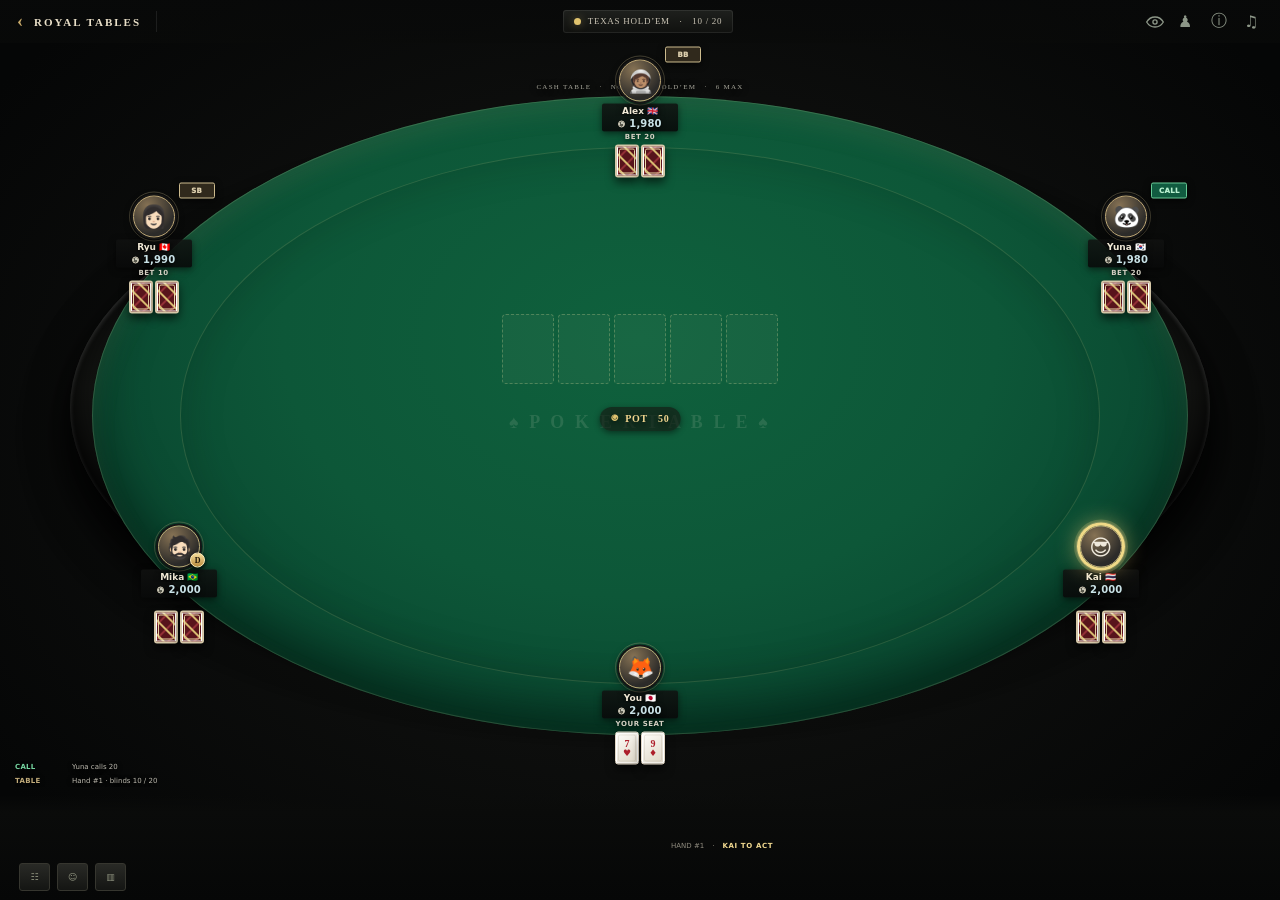
==== commit b5a799a7: "Match poker table layout to mobile and desktop references" ====
--- a/poker/index.html
+++ b/poker/index.html
@@ -11,7 +11,14 @@
 @media(max-width:760px){.lobby-head{height:54px;padding:0 12px}.wordmark{font-size:10px;letter-spacing:.12em}.wordmark .spade{font-size:21px}.wordmark small{font-size:6px}.lobby-body{height:calc(100% - 54px);display:flex;flex-direction:column}.side-nav{order:2;display:flex;align-items:center;gap:2px;height:54px;flex:none;padding:4px 5px calc(4px + env(safe-area-inset-bottom));border:0;border-top:1px solid #ffffff15;background:#090a09}.nav-caption,.nav-rule,.nav-foot{display:none}.nav-item{height:44px;flex:1;flex-direction:column;justify-content:center;gap:0;margin:0;padding:1px 0;border-radius:3px}.nav-item>span{height:21px;font-size:15px}.nav-item b{font-size:7px;white-space:nowrap}.nav-item .tag{display:none}.nav-item.active{box-shadow:inset 0 -2px #d5b674;background:#c2a05c13}.lobby-main{flex:1;overflow:hidden;padding:11px 12px 6px}.lobby-heading{height:45px;margin-bottom:8px}.lobby-heading h1{font-size:19px}.lobby-heading p{font-size:8px}.variant{gap:0}.variant button{padding:6px 5px;font-size:7px}.hero{height:clamp(130px,21vh,174px);min-height:126px;margin-bottom:12px}.hero-copy{padding:13px}.hero-copy h2{font-size:22px}.hero-art{right:-4%;transform:translateY(-50%) scale(.72)}.hero-copy p{font-size:8px;margin:5px 0 8px}.cta{height:27px}.table-heading{padding-bottom:6px}.table-heading b{font-size:7px}.table-heading small{font-size:6px}.table-row{min-height:49px;grid-template-columns:minmax(110px,1.2fr) .65fr .55fr 76px;gap:4px;padding:5px 1px}.table-row .table-stat:nth-child(4){display:none}.mini-felt{width:39px;height:25px}.table-title{gap:7px}.table-title strong{font-size:9px}.table-title small{font-size:7px}.table-stat small{font-size:6px}.table-stat strong{font-size:9px}.join{height:27px;font-size:7px}.lobby-note{padding-top:6px;font-size:7px}.table-top{height:39px;flex-basis:39px;padding:0 8px}.table-brand{font-size:9px;gap:5px}.table-tools{gap:4px}.table-tools button{width:26px;height:26px}.blind-indicator{font-size:8px}.table-stage{width:100%;height:calc(100dvh - 218px);min-height:310px;flex:1}.table-rail{inset:5% 4% 5%}.table-rail:before{inset:2%}.table-rail:after{inset:4%}.felt{inset:8% 9% 8.5%}.table-name{top:7%;font-size:7px}.pot-display{top:51%;font-size:9px;padding:4px 9px}.community{top:39%;gap:3px}.playing-card{width:clamp(31px,9vw,39px);height:clamp(44px,12vw,53px)}.playing-card .rank{font-size:16px}.playing-card .suit{font-size:14px}.seat{width:91px}.seat[data-seat="0"]{top:88%}.seat[data-seat="1"]{left:17%;top:72%}.seat[data-seat="2"]{left:13%;top:30%}.seat[data-seat="3"]{top:12%}.seat[data-seat="4"]{left:87%;top:30%}.seat[data-seat="5"]{left:83%;top:72%}.avatar-wrap{width:35px;height:35px}.avatar{font-size:19px}.player-name{font-size:8px;max-width:66px}.player-stack{font-size:9px}.seat-status{height:12px;font-size:7px}.seat-cards .playing-card{width:20px;height:28px}.seat-cards .rank{font-size:9px}.seat-cards .suit{font-size:8px}.dealer-button{width:13px;height:13px;font-size:7px}.action-badge{min-width:40px;font-size:7px;padding:2px 5px}.feed{top:9px;left:8px;max-width:145px;max-height:70px}.feed-entry{font-size:7px}.feed-entry b{min-width:46px}.table-bottom{height:119px;flex:0 0 119px;grid-template-columns:1fr;padding:4px 8px calc(5px + env(safe-area-inset-bottom));gap:2px}.bottom-left,.bottom-right{display:none}.action-area{width:100%;gap:4px}.turn-label{height:12px;font-size:8px}.action-row{gap:5px}.act-btn{height:39px;min-width:0;font-size:9px}.bet-control{gap:5px;font-size:7px}.bet-control strong{font-size:9px}.quick-sizes{gap:4px}.quick-sizes button{height:18px;padding:0 7px;font-size:6px}.river-hint{top:63%;font-size:8px;max-width:94%;overflow:hidden;text-overflow:ellipsis}.toast{bottom:3px;font-size:8px}}
 @media(max-width:380px){.lobby-main{padding-left:9px;padding-right:9px}.hero-copy{padding:11px}.hero-copy h2{font-size:19px}.hero-art{right:-10%;transform:translateY(-50%) scale(.63)}.table-row{grid-template-columns:minmax(102px,1fr) .58fr .48fr 68px}.mini-felt{width:34px;height:23px}.table-title{gap:5px}.seat{width:82px}.table-stage{min-height:295px}.seat[data-seat="1"]{left:15%}.seat[data-seat="5"]{left:85%}.seat[data-seat="2"]{left:12%}.seat[data-seat="4"]{left:88%}}
 @media(orientation:landscape) and (max-height:520px){.lobby-head{height:43px}.lobby-body{height:calc(100% - 43px);display:grid;grid-template-columns:145px minmax(0,1fr)}.side-nav{order:0;display:block;padding:11px 9px 8px 14px;border:0;border-right:1px solid #ffffff10}.nav-caption{display:block;margin-bottom:7px}.nav-item{height:29px;flex-direction:row;justify-content:flex-start;gap:6px;padding:0 6px}.nav-item b{font-size:8px}.nav-item>span{height:auto;font-size:13px}.nav-item .tag{display:block}.nav-foot{display:block;left:18px;bottom:9px;font-size:6px}.lobby-main{padding:7px 17px 4px;overflow:hidden}.lobby-heading{height:34px;margin-bottom:5px}.lobby-heading h1{font-size:18px}.lobby-heading p{font-size:7px}.hero{height:clamp(80px,21vh,115px);min-height:80px;margin-bottom:6px}.hero-copy{padding:8px 13px}.hero-copy h2{font-size:19px;margin:3px 0}.hero-copy p{margin:3px 0 5px;font-size:7px}.hero-art{transform:translateY(-50%) scale(.52)}.cta{height:22px}.table-heading{padding-bottom:3px}.table-row{min-height:34px;padding:2px 4px}.table-list{max-height:calc(100dvh - 202px);overflow:auto}.mini-felt{height:21px}.lobby-note{padding-top:3px}.table-top{height:31px;flex-basis:31px}.table-stage{width:min(100%,1100px);height:calc(100dvh - 120px);min-height:0}.table-rail{inset:2% 8% 2%}.felt{inset:7% 12%}.table-name{top:4%;font-size:7px}.community{top:34%}.pot-display{top:51%;font-size:8px;padding:3px 8px}.playing-card{width:29px;height:40px}.playing-card .rank{font-size:13px}.playing-card .suit{font-size:11px}.seat{width:83px}.seat[data-seat="0"]{top:88%}.seat[data-seat="1"]{left:17%;top:74%}.seat[data-seat="2"]{left:15%;top:26%}.seat[data-seat="3"]{top:11%}.seat[data-seat="4"]{left:85%;top:26%}.seat[data-seat="5"]{left:83%;top:74%}.avatar-wrap{width:27px;height:27px}.avatar{font-size:14px}.player-name{font-size:7px}.player-stack{font-size:7px}.seat-status{height:9px;font-size:6px}.seat-cards .playing-card{width:15px;height:21px}.seat-cards .rank{font-size:7px}.seat-cards .suit{font-size:6px}.dealer-button{width:11px;height:11px;font-size:6px}.action-badge{min-width:33px;font-size:6px;padding:1px 3px}.table-bottom{height:83px;flex-basis:83px;grid-template-columns:120px minmax(250px,500px) 120px;padding:3px 13px 4px;gap:7px}.bottom-left,.bottom-right{display:flex;gap:4px}.subtle-btn{min-width:27px;height:26px;font-size:7px}.action-area{gap:2px}.turn-label{height:10px;font-size:7px}.action-row{gap:4px}.act-btn{height:31px;min-width:62px;font-size:8px}.bet-control{font-size:7px}.quick-sizes button{height:16px;font-size:6px}.feed{top:5px;left:12px;max-height:48px}.feed-entry{font-size:6px}.river-hint{top:66%;font-size:7px}}
-</style></head>
+</style><style>
+/* Table-first composition modeled on the supplied mobile and desktop table references */
+.table-screen{display:flex;background:radial-gradient(ellipse at 50% 48%,#171816 0,#0d0e0d 47%,#050606 88%)}.table-top{height:43px;flex-basis:43px;padding:0 17px;border:0;background:linear-gradient(#080909eb,#090a09a6)}.table-brand{padding-right:15px;border-right:1px solid #ffffff16}.table-brand .back-arrow{font-size:18px}.blind-indicator{padding:5px 11px;border-radius:3px;background:linear-gradient(#1e201d,#10110f);box-shadow:inset 0 0 0 1px #ffffff14;color:#c9c3b4}.table-tools{gap:8px}.table-tools button{width:25px;height:25px;color:#8d9788}.table-tools button:hover{color:#e3ce94}.table-stage{width:min(100%,1320px);height:calc(100dvh - 148px);max-height:860px;min-height:0;flex:1 1 auto}.table-shadow{inset:16% 5% 15%;filter:blur(24px);transform:translateY(13px) scale(.99)}.table-rail{inset:13% 5.5% 16%;border-radius:50%;transform:none;background:linear-gradient(180deg,#242522 0%,#080909 17%,#111210 46%,#090909 76%,#25241f 100%);box-shadow:inset 0 2px 5px #ffffff2a,inset 0 -12px 25px #000,0 19px 40px #000c}.table-rail:before{inset:2%;border:1px solid #716b594f;box-shadow:inset 0 0 0 3px #171816,inset 0 0 0 5px #11120f}.table-rail:after{inset:4.3%;border-color:#dbbf7640}.felt{inset:7% 7.2% 8%;border-radius:50%;background:radial-gradient(ellipse at 50% 38%,#0f613d 0,#0d5738 46%,#09452f 79%,#073b29 100%);box-shadow:inset 0 0 0 1px #a5c39235,inset 0 12px 26px #b5d49a1c,inset 0 -24px 48px #00190fa8}.felt:before{inset:8%;border-color:#d4c48227;box-shadow:inset 0 0 40px #011a1035}.felt:after{content:"♠  P O K E R   T A B L E  ♠";top:51%;font-size:clamp(14px,1.4vw,18px);color:#e3dfcb22;letter-spacing:.18em}.table-name{top:5.2%;font-size:7px;color:#a8a79b;letter-spacing:.18em}.pot-display{top:50%;padding:4px 11px;border:0;border-radius:12px;background:#151811a8;box-shadow:0 2px 6px #0007;font-size:10px}.community{top:36%;gap:4px}.playing-card{width:clamp(37px,4.25vw,52px);height:clamp(52px,5.8vw,70px);border-radius:4px;box-shadow:0 5px 10px #0009,inset 0 0 0 1px #fff}.playing-card.back{border:2px solid #d5c7a8;background-color:#791e25;background-image:repeating-linear-gradient(45deg,transparent 0 4px,#d7ba70 5px,#d7ba70 6px,transparent 7px 10px),repeating-linear-gradient(-45deg,#58141b 0 4px,#912e35 5px,#912e35 6px,#58141b 7px 10px)}.seat{width:114px}.seat[data-seat="0"]{top:88%}.seat[data-seat="1"]{left:14%;top:72%}.seat[data-seat="2"]{left:12%;top:28%}.seat[data-seat="3"]{top:10%}.seat[data-seat="4"]{left:88%;top:28%}.seat[data-seat="5"]{left:86%;top:72%}.seat-head{flex-direction:column;gap:1px}.avatar-wrap{width:44px;height:44px}.avatar{inset:1px;font-size:22px;border:1px solid #c1aa78;background:radial-gradient(circle at 34% 23%,#867254,#2c2b29 70%);box-shadow:0 0 0 2px #151515,0 3px 9px #000b}.avatar-wrap:before{inset:-3px;border-color:#b9aa8155}.player-info{padding:2px 7px 3px;text-align:center;min-width:76px;border-radius:2px;background:linear-gradient(180deg,#101110dc,#080909e8);box-shadow:0 2px 7px #0008}.player-name{max-width:90px;font-size:9px}.player-stack{margin-top:2px;color:#c9e2e7;font:600 10px system-ui;letter-spacing:.015em}.chip-dot{width:7px;height:7px;border-color:#d8d1bd;background:repeating-conic-gradient(#c6c6b8 0 15deg,#59594e 16deg 31deg);box-shadow:none}.seat-status{height:12px;margin-top:1px;color:#d4d0c3;font-size:7px;letter-spacing:.08em}.seat-cards{margin-top:0}.seat-cards .playing-card{width:24px;height:33px}.seat-cards .rank{font-size:10px}.seat-cards .suit{font-size:9px}.dealer-button{right:-4px;bottom:1px;width:15px;height:15px}.action-badge{top:-4px;left:calc(50% + 25px);transform:translateY(-50%);border-radius:2px;min-width:36px;font-size:7px;padding:3px 5px}.table-bottom{height:105px;flex:0 0 105px;grid-template-columns:minmax(150px,1fr) minmax(355px,1.3fr) minmax(140px,.7fr);gap:8px;padding:6px 19px calc(6px + env(safe-area-inset-bottom));border:0;background:linear-gradient(0deg,#060707,#0a0b0a 83%,#11120f00)}.bottom-left{align-self:end;padding-bottom:3px}.subtle-btn{height:28px;border-color:#36362f;border-radius:3px;background:linear-gradient(#292a26,#141513);color:#8e927e}.action-area{grid-column:2/4;justify-self:end;width:min(100%,590px);display:grid;grid-template-columns:minmax(130px,1fr) auto;column-gap:9px;row-gap:4px}.turn-label{grid-column:1/3;justify-content:flex-start;height:12px;color:#918d80;font-size:7px}.action-row{grid-column:2;grid-row:2;justify-content:flex-end;gap:5px}.act-btn{flex:none;width:clamp(85px,10vw,128px);height:38px;border-radius:3px;font-size:10px;letter-spacing:.03em}.act-btn.fold,.act-btn.raise{border-color:#a95351;background:linear-gradient(#aa4a4b,#6c292b);color:#fff1e7}.act-btn.check{border-color:#555752;background:linear-gradient(#555650,#2d2e2a);color:#f1efe6}.act-btn.call{border-color:#479273;background:linear-gradient(#39936d,#1b5c44);color:#ecfff2}.act-btn.next{border-color:#c7a45d;background:linear-gradient(#e3c67d,#98703b);color:#191308}.bet-control{grid-column:1;grid-row:2;grid-template-columns:auto minmax(35px,1fr) auto;font-size:7px}.quick-sizes{grid-column:1;grid-row:3;justify-content:flex-end}.quick-sizes button{height:17px;padding:0 7px;border-color:#3e3d34;border-radius:2px;color:#9f987f;font-size:6px}.bottom-right{display:none}.feed{top:auto;bottom:8px;left:15px;max-height:82px;max-width:230px}.feed-entry{font-size:7px;color:#bcb9ae}.toast{bottom:4px}
+@media(max-width:760px){.table-top{height:37px;flex-basis:37px;padding:0 8px}.table-brand{font-size:8px;gap:4px;padding-right:7px}.blind-indicator{padding:4px 6px;font-size:7px;gap:5px}.table-tools{gap:1px}.table-tools button{width:23px;height:23px}.table-stage{width:100%;height:calc(100dvh - 164px);max-height:none;min-height:0;flex:1}.table-rail{inset:4% 5% 6%;background:linear-gradient(150deg,#503a28,#13110f 16%,#2b2018 44%,#0b0b0a 76%,#61472e)}.table-rail:before{border-color:#cfaa686e;box-shadow:inset 0 0 0 3px #241b14,inset 0 0 0 5px #8d683d}.table-rail:after{border-color:#e6cb8059}.felt{inset:5% 3.2% 6%;background:radial-gradient(ellipse at 50% 35%,#75131e 0,#5b0c17 45%,#400811 79%,#31060c 100%);box-shadow:inset 0 0 0 1px #dfbf7d91,inset 0 10px 30px #c2756721,inset 0 -22px 44px #190205}.felt:before{border-color:#dfbd6d5c;box-shadow:inset 0 0 28px #200308}.felt:after{content:"♠  P O K E R   T A B L E  ♠";color:#f0d89721;font-size:11px;letter-spacing:.14em}.table-name{top:4%;font-size:6px}.pot-display{top:51%;font-size:8px;padding:3px 8px}.community{top:39%;gap:3px}.playing-card{width:clamp(32px,9vw,40px);height:clamp(45px,12vw,55px)}.playing-card .rank{font-size:15px}.playing-card .suit{font-size:13px}.seat{width:88px}.seat[data-seat="0"]{top:88%}.seat[data-seat="1"]{left:18%;top:73%}.seat[data-seat="2"]{left:14%;top:29%}.seat[data-seat="3"]{top:11%}.seat[data-seat="4"]{left:86%;top:29%}.seat[data-seat="5"]{left:82%;top:73%}.avatar-wrap{width:35px;height:35px}.avatar{font-size:18px}.player-info{min-width:65px;padding:1px 4px 2px}.player-name{font-size:7px;max-width:74px}.flag{font-size:8px}.player-stack{font-size:8px}.seat-status{height:10px;font-size:6px}.seat-cards .playing-card{width:19px;height:27px}.seat-cards .rank{font-size:8px}.seat-cards .suit{font-size:7px}.dealer-button{width:12px;height:12px;font-size:6px}.action-badge{left:calc(50% + 21px);min-width:31px;font-size:6px;padding:2px 4px}.feed{top:auto;bottom:5px;left:7px;max-width:125px;max-height:55px}.feed-entry{font-size:6px}.feed-entry b{min-width:36px;font-size:6px}.table-bottom{height:127px;flex:0 0 127px;display:grid;grid-template-columns:1fr;padding:4px 7px calc(5px + env(safe-area-inset-bottom));gap:1px;background:linear-gradient(0deg,#060707,#0d0e0c 88%,#11120f00)}.bottom-left,.bottom-right{display:none}.action-area{grid-column:1;justify-self:stretch;width:100%;grid-template-columns:1fr;gap:3px}.turn-label{grid-column:1;justify-content:center;height:11px;font-size:7px}.action-row{grid-column:1;grid-row:2;gap:5px;justify-content:center}.act-btn{flex:1;width:auto;max-width:33.5%;height:37px;font-size:9px}.bet-control{grid-column:1;grid-row:3;grid-template-columns:auto minmax(45px,1fr) auto;font-size:7px}.quick-sizes{grid-column:1;grid-row:4;justify-content:center}.quick-sizes button{height:17px;font-size:6px}.feed{bottom:4px}.toast{bottom:2px;font-size:7px}}
+@media(max-width:380px){.table-tools button{width:20px}.table-brand{font-size:7px}.blind-indicator{font-size:6px}.seat{width:80px}.seat[data-seat="1"]{left:17%}.seat[data-seat="5"]{left:83%}.seat[data-seat="2"]{left:13%}.seat[data-seat="4"]{left:87%}.player-info{min-width:59px}.table-stage{height:calc(100dvh - 160px)}}
+@media(orientation:landscape) and (max-height:520px){.table-top{height:29px;flex-basis:29px}.table-stage{height:calc(100dvh - 111px);min-height:0}.table-rail{inset:13% 5% 15%}.felt{inset:7% 7% 8%}.table-name{top:3%;font-size:6px}.community{top:34%}.playing-card{width:29px;height:40px}.playing-card .rank{font-size:12px}.playing-card .suit{font-size:10px}.pot-display{top:51%;font-size:7px}.seat{width:77px}.seat[data-seat="1"]{left:15%;top:73%}.seat[data-seat="2"]{left:13%;top:28%}.seat[data-seat="4"]{left:87%;top:28%}.seat[data-seat="5"]{left:85%;top:73%}.avatar-wrap{width:26px;height:26px}.avatar{font-size:13px}.player-info{min-width:55px;padding:1px 3px}.player-name{font-size:6px}.player-stack{font-size:6px}.seat-status{height:8px;font-size:5px}.seat-cards .playing-card{width:14px;height:20px}.seat-cards .rank{font-size:6px}.seat-cards .suit{font-size:5px}.dealer-button{width:10px;height:10px;font-size:5px}.action-badge{min-width:28px;font-size:5px;padding:1px 3px}.table-bottom{height:78px;flex-basis:78px;grid-template-columns:120px minmax(300px,1fr);padding:3px 10px}.action-area{grid-column:2;width:min(100%,570px);grid-template-columns:110px auto;gap:2px 6px}.turn-label{height:9px;font-size:6px}.act-btn{width:95px;height:29px;font-size:7px}.bet-control{font-size:6px}.quick-sizes button{height:14px;font-size:5px}.feed{max-height:44px;left:8px;bottom:4px}.feed-entry{font-size:5px}}
+</style>
+</head>
 <body><main class="app">
 <section class="screen lobby" id="lobby">
  <header class="lobby-head"><div class="wordmark"><span class="spade">♠</span><span>ROYAL TABLES<small>POKER CLUB</small></span></div><div class="wallet"><span class="coin">◉</span><span><small>PLAY CHIPS</small><strong id="walletAmount">2,000</strong></span><button id="addChips" aria-label="Free chips">＋</button></div><button class="profile" id="profileBtn" aria-label="Profile">♙</button></header>
@@ -81,5 +88,5 @@
 let toastTimer=null;function toast(t){$('#toast').textContent=t;clearTimeout(toastTimer);toastTimer=setTimeout(()=>$('#toast').textContent='',2600)}
 $('#quickPlay').onclick=()=>enterTable(stakes);$all('.nav-item[data-mode]').forEach(b=>b.onclick=()=>setMode(b.dataset.mode));$('#refresh').onclick=()=>{renderLobbyTables();toast('Tables refreshed')};$('#addChips').onclick=()=>{players[0].stack+=1000;$('#walletAmount').textContent=fmt(players[0].stack)};$('#profileBtn').onclick=()=>toast('PRACTICE PLAYER · FREE CHIPS');$('#lobbyCpu').onclick=cpuSettings;$('#lobbyRules').onclick=rules;$('#backToLobby').onclick=showLobby;$('#lobbyMini').onclick=showLobby;$('#nextHandMini').onclick=()=>handOver?beginHand():toast('Finish the current hand first');$('#cpuBtn').onclick=cpuSettings;$('#rulesBtn').onclick=rules;$('#statsBtn').onclick=stats;$('#cheatToggle').onclick=setCheat;$('#soundBtn').onclick=()=>{sound=!sound;$('#soundBtn').style.color=sound?'#f0d586':'';toast(sound?'SOUND ON':'SOUND OFF')};$('#dialogClose').onclick=closeDialog;$('#shade').onclick=e=>{if(e.target===$('#shade'))closeDialog()};$('#chatBtn').onclick=()=>toast('Private practice table');$('#emojiBtn').onclick=()=>toast(['😎','👏','🍀','🐇'][Math.floor(Math.random()*4)]+'  sent to table');
 $('#betRange').oninput=()=>{syncBet();renderActions()};$all('#quickSizes button').forEach(b=>b.onclick=()=>{if(actor!==0||handOver)return;const p=players[0],call=toCall(p),size=Math.max(1,pot+call);let target=b.dataset.size==='allin'?p.street+p.stack:currentBet+Math.max(lastRaise,Math.ceil(size*(b.dataset.size==='half'?.5:b.dataset.size==='three'?.75:1)/10)*10);$('#betRange').value=Math.min(p.street+p.stack,target);syncBet();renderActions()});
-setMode('cash');renderLobbyTables();$('#walletAmount').textContent=fmt(players[0].stack);
+setMode('cash');renderLobbyTables();$('#walletAmount').textContent=fmt(players[0].stack);beginHand();
 </script></body></html>
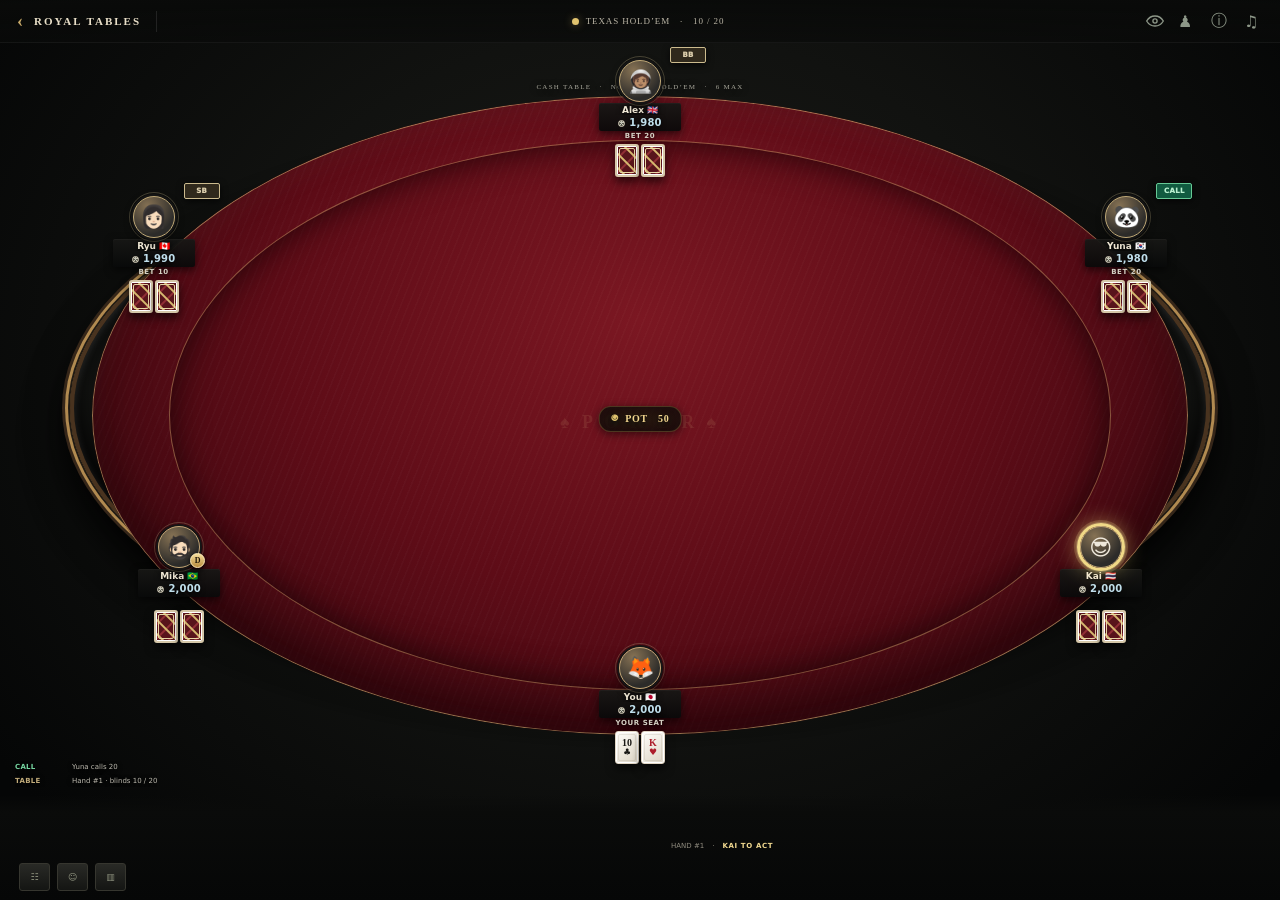
==== commit 8dc07670: "Refine poker table proportions and card layout" ====
--- a/poker/index.html
+++ b/poker/index.html
@@ -17,6 +17,13 @@
 @media(max-width:760px){.table-top{height:37px;flex-basis:37px;padding:0 8px}.table-brand{font-size:8px;gap:4px;padding-right:7px}.blind-indicator{padding:4px 6px;font-size:7px;gap:5px}.table-tools{gap:1px}.table-tools button{width:23px;height:23px}.table-stage{width:100%;height:calc(100dvh - 164px);max-height:none;min-height:0;flex:1}.table-rail{inset:4% 5% 6%;background:linear-gradient(150deg,#503a28,#13110f 16%,#2b2018 44%,#0b0b0a 76%,#61472e)}.table-rail:before{border-color:#cfaa686e;box-shadow:inset 0 0 0 3px #241b14,inset 0 0 0 5px #8d683d}.table-rail:after{border-color:#e6cb8059}.felt{inset:5% 3.2% 6%;background:radial-gradient(ellipse at 50% 35%,#75131e 0,#5b0c17 45%,#400811 79%,#31060c 100%);box-shadow:inset 0 0 0 1px #dfbf7d91,inset 0 10px 30px #c2756721,inset 0 -22px 44px #190205}.felt:before{border-color:#dfbd6d5c;box-shadow:inset 0 0 28px #200308}.felt:after{content:"♠  P O K E R   T A B L E  ♠";color:#f0d89721;font-size:11px;letter-spacing:.14em}.table-name{top:4%;font-size:6px}.pot-display{top:51%;font-size:8px;padding:3px 8px}.community{top:39%;gap:3px}.playing-card{width:clamp(32px,9vw,40px);height:clamp(45px,12vw,55px)}.playing-card .rank{font-size:15px}.playing-card .suit{font-size:13px}.seat{width:88px}.seat[data-seat="0"]{top:88%}.seat[data-seat="1"]{left:18%;top:73%}.seat[data-seat="2"]{left:14%;top:29%}.seat[data-seat="3"]{top:11%}.seat[data-seat="4"]{left:86%;top:29%}.seat[data-seat="5"]{left:82%;top:73%}.avatar-wrap{width:35px;height:35px}.avatar{font-size:18px}.player-info{min-width:65px;padding:1px 4px 2px}.player-name{font-size:7px;max-width:74px}.flag{font-size:8px}.player-stack{font-size:8px}.seat-status{height:10px;font-size:6px}.seat-cards .playing-card{width:19px;height:27px}.seat-cards .rank{font-size:8px}.seat-cards .suit{font-size:7px}.dealer-button{width:12px;height:12px;font-size:6px}.action-badge{left:calc(50% + 21px);min-width:31px;font-size:6px;padding:2px 4px}.feed{top:auto;bottom:5px;left:7px;max-width:125px;max-height:55px}.feed-entry{font-size:6px}.feed-entry b{min-width:36px;font-size:6px}.table-bottom{height:127px;flex:0 0 127px;display:grid;grid-template-columns:1fr;padding:4px 7px calc(5px + env(safe-area-inset-bottom));gap:1px;background:linear-gradient(0deg,#060707,#0d0e0c 88%,#11120f00)}.bottom-left,.bottom-right{display:none}.action-area{grid-column:1;justify-self:stretch;width:100%;grid-template-columns:1fr;gap:3px}.turn-label{grid-column:1;justify-content:center;height:11px;font-size:7px}.action-row{grid-column:1;grid-row:2;gap:5px;justify-content:center}.act-btn{flex:1;width:auto;max-width:33.5%;height:37px;font-size:9px}.bet-control{grid-column:1;grid-row:3;grid-template-columns:auto minmax(45px,1fr) auto;font-size:7px}.quick-sizes{grid-column:1;grid-row:4;justify-content:center}.quick-sizes button{height:17px;font-size:6px}.feed{bottom:4px}.toast{bottom:2px;font-size:7px}}
 @media(max-width:380px){.table-tools button{width:20px}.table-brand{font-size:7px}.blind-indicator{font-size:6px}.seat{width:80px}.seat[data-seat="1"]{left:17%}.seat[data-seat="5"]{left:83%}.seat[data-seat="2"]{left:13%}.seat[data-seat="4"]{left:87%}.player-info{min-width:59px}.table-stage{height:calc(100dvh - 160px)}}
 @media(orientation:landscape) and (max-height:520px){.table-top{height:29px;flex-basis:29px}.table-stage{height:calc(100dvh - 111px);min-height:0}.table-rail{inset:13% 5% 15%}.felt{inset:7% 7% 8%}.table-name{top:3%;font-size:6px}.community{top:34%}.playing-card{width:29px;height:40px}.playing-card .rank{font-size:12px}.playing-card .suit{font-size:10px}.pot-display{top:51%;font-size:7px}.seat{width:77px}.seat[data-seat="1"]{left:15%;top:73%}.seat[data-seat="2"]{left:13%;top:28%}.seat[data-seat="4"]{left:87%;top:28%}.seat[data-seat="5"]{left:85%;top:73%}.avatar-wrap{width:26px;height:26px}.avatar{font-size:13px}.player-info{min-width:55px;padding:1px 3px}.player-name{font-size:6px}.player-stack{font-size:6px}.seat-status{height:8px;font-size:5px}.seat-cards .playing-card{width:14px;height:20px}.seat-cards .rank{font-size:6px}.seat-cards .suit{font-size:5px}.dealer-button{width:10px;height:10px;font-size:5px}.action-badge{min-width:28px;font-size:5px;padding:1px 3px}.table-bottom{height:78px;flex-basis:78px;grid-template-columns:120px minmax(300px,1fr);padding:3px 10px}.action-area{grid-column:2;width:min(100%,570px);grid-template-columns:110px auto;gap:2px 6px}.turn-label{height:9px;font-size:6px}.act-btn{width:95px;height:29px;font-size:7px}.bet-control{font-size:6px}.quick-sizes button{height:14px;font-size:5px}.feed{max-height:44px;left:8px;bottom:4px}.feed-entry{font-size:5px}}
+</style>
+<style>
+/* Match reference table proportions and remove generic placeholder-board treatment */
+.table-top{background:linear-gradient(#090a09ee,#090a09ab);border-bottom:1px solid #ffffff0c}.blind-indicator{padding:0;background:none;box-shadow:none;border-radius:0;color:#bbb5a6;letter-spacing:.1em}.table-brand{border-right:1px solid #ffffff1a}.table-screen{background:radial-gradient(ellipse at 50% 41%,#1c1c18 0,#111210 45%,#050606 88%),repeating-conic-gradient(from 7deg at 50% 45%,#ffffff04 0deg 1deg,transparent 1deg 8deg)}.table-rail{border:4px solid #49331f;box-shadow:0 0 0 2px #211b14,0 0 0 5px #b18a50,0 0 0 8px #352619,inset 0 2px 8px #fff2, inset 0 -14px 25px #000,0 18px 42px #000d}.table-rail:before{inset:2%;border-color:#ddbd785c;box-shadow:inset 0 0 0 3px #211911,inset 0 0 0 5px #a47d494f}.table-rail:after{inset:4.1%;border-color:#e4c77b52}.felt{background:repeating-linear-gradient(112deg,#ffffff05 0 1px,#00000004 2px,transparent 3px 7px),radial-gradient(ellipse at 50% 35%,#7b1722 0,#5e0c17 47%,#410911 79%,#31070d 100%);box-shadow:inset 0 0 0 1px #e0c27b90,inset 0 8px 32px #ffb2a20d,inset 0 -24px 50px #170205a8}.felt:before{inset:7%;border-color:#e3c77b61;box-shadow:inset 0 0 35px #220307}.felt:after{content:"♠  P O K E R  ♠";color:#f0d8971b;letter-spacing:.22em}.pot-display{border:1px solid #a8894855;background:radial-gradient(ellipse,#21190ee8,#100d09d9 72%);box-shadow:0 2px 9px #0008}.seat{width:118px}.seat-head{gap:0}.player-info{min-width:82px;padding:2px 7px 3px;background:linear-gradient(180deg,#171715f2,#080909ee);box-shadow:0 3px 8px #0009,inset 0 1px #ffffff08}.player-name{font-size:9px}.player-stack{color:#bfdeeb}.seat-status{font-size:7px}.action-badge{left:calc(50% + 30px);border-radius:2px;border-width:1px;background:#171614;color:#f3e8ce}.playing-card.empty{display:none!important}
+@media(max-width:760px) and (orientation:portrait){.table-stage{height:calc(100dvh - 164px)}.table-rail{inset:9% 17% 12%;border-width:4px;background:linear-gradient(145deg,#60442b,#1b1511 18%,#35231a 46%,#0b0b0a 76%,#6d4c2d);box-shadow:0 0 0 2px #261d15,0 0 0 5px #c09a5c,0 0 0 8px #3a2819,inset 0 2px 8px #ffe8a13b,inset 0 -12px 24px #000,0 16px 37px #000d}.table-rail:before{inset:2%;border-color:#dfba6b;box-shadow:inset 0 0 0 3px #291c13,inset 0 0 0 5px #947043}.table-rail:after{inset:4%;border-color:#f0d18a68}.felt{inset:5% 3.2% 6%;background:repeating-linear-gradient(112deg,#ffffff05 0 1px,#00000004 2px,transparent 3px 7px),radial-gradient(ellipse at 50% 34%,#821a27 0,#650f1c 46%,#470b14 78%,#33080e 100%);box-shadow:inset 0 0 0 1px #e1c37d99,inset 0 8px 35px #ffb2a210,inset 0 -24px 45px #1b0307}.felt:before{inset:7%;border-color:#e3c77b66;box-shadow:inset 0 0 31px #220307}.felt:after{content:"♠  P O K E R  ♠";font-size:10px;color:#f0d8971b}.seat[data-seat="1"]{left:25%;top:73%}.seat[data-seat="2"]{left:22%;top:29%}.seat[data-seat="4"]{left:78%;top:29%}.seat[data-seat="5"]{left:75%;top:73%}.seat[data-seat="3"]{top:12%}.seat[data-seat="0"]{top:88%}.player-info{min-width:69px}.seat-status{letter-spacing:.1em}.community{top:39%}}
+@media(max-width:380px) and (orientation:portrait){.table-rail{inset:9% 15% 12%}.seat[data-seat="1"]{left:24%}.seat[data-seat="2"]{left:21%}.seat[data-seat="4"]{left:79%}.seat[data-seat="5"]{left:76%}}
+@media(orientation:landscape) and (min-width:761px){.table-rail{inset:13% 5.5% 16%;border-width:4px}.felt{inset:7% 7.2% 8%}.seat[data-seat="1"]{left:14%;top:72%}.seat[data-seat="2"]{left:12%;top:28%}.seat[data-seat="4"]{left:88%;top:28%}.seat[data-seat="5"]{left:86%;top:72%}}
 </style>
 </head>
 <body><main class="app">
@@ -52,7 +59,7 @@
 function log(text,type='info'){logs.unshift({text,type});logs=logs.slice(0,5);drawLog()}
 function drawLog(){const f=$('#feed');f.replaceChildren();const labels={fold:'FOLD',call:'CALL',check:'CHECK',raise:'RAISE',win:'WIN',showdown:'SHOWDOWN',info:'TABLE'};for(const e of logs){const d=document.createElement('div');d.className='feed-entry';const b=document.createElement('b');b.className='f-'+e.type;b.textContent=labels[e.type]||labels.info;d.append(b,document.createTextNode(e.text));f.append(d)}}
 function beginHand(){clearTimeout(timer);if(players.some(p=>p.stack<=0))players.forEach(p=>{if(p.stack<=0)p.stack=mode==='tourney'?1500:mode==='spin'?500:START});handNo++;if(mode==='tourney'){const step=Math.floor((handNo-1)/4);stakes=[10*Math.pow(2,step),20*Math.pow(2,step)]}const [sbv,bbv]=stakes;dealer=(dealer+1)%6;board=[];fullBoard=[];riverResult='';pot=0;street='preflop';handOver=false;skip=false;currentBet=bbv;lastRaise=bbv;deck=shuffle(SUITS.flatMap(s=>Array.from({length:13},(_,i)=>card(i+2,s))));players.forEach(p=>{p.hole=[deck.pop(),deck.pop()];p.folded=false;p.allIn=false;p.acted=false;p.street=0;p.committed=0;p.bet=0;p.winner=false;p.lastAction=''});fullBoard=Array.from({length:5},()=>deck.pop());const sb=(dealer+1)%6,bb=(dealer+2)%6;commit(players[sb],sbv);players[sb].lastAction='sb';commit(players[bb],bbv);players[bb].lastAction='bb';actor=nextSeat(bb,p=>!p.folded&&!p.allIn);$('#lobby').classList.add('hidden');$('#tableScreen').classList.remove('hidden');log(`Hand #${handNo} · blinds ${fmt(sbv)} / ${fmt(bbv)}`);render();runBots()}
-function render(){pot=totalPot();$('#potLabel').textContent=`POT　${fmt(pot)}`;$('#walletAmount').textContent=fmt(players[0]?.stack||START);$('#blindLabel').textContent=`TEXAS HOLD’EM　·　${fmt(stakes[0])} / ${fmt(stakes[1])}`;const b=$('#board');b.replaceChildren();for(let i=0;i<5;i++){const c=cheat?fullBoard[i]:board[i];b.append(makeCard(c,{empty:!c,future:cheat&&i>=board.length}))}const host=$('#seats');host.replaceChildren();players.forEach((p,i)=>{const el=document.createElement('div');el.className='seat'+(p.folded?' folded':'')+(actor===i&&!handOver?' turn':'')+(p.winner?' winner':'');el.dataset.seat=i;const h=document.createElement('div');h.className='seat-head';const aw=document.createElement('div');aw.className='avatar-wrap';const av=document.createElement('div');av.className='avatar';av.textContent=avatars[i];aw.append(av);if(i===dealer){const d=document.createElement('span');d.className='dealer-button';d.textContent='D';aw.append(d)}if(p.lastAction){const ac=document.createElement('span');ac.className='action-badge '+(['sb','bb'].includes(p.lastAction)?'blind':p.lastAction);ac.textContent=({fold:'FOLD',call:'CALL',check:'CHECK',raise:'RAISE',bet:'BET',sb:'SB',bb:'BB'})[p.lastAction]||'';aw.append(ac)}const info=document.createElement('div');info.className='player-info';const nm=document.createElement('div');nm.className='player-name';nm.innerHTML=`${p.name}<span class="flag">${flags[i]}</span>`;const st=document.createElement('div');st.className='player-stack';st.innerHTML=`<span class="chip-dot"></span>${fmt(p.stack)}`;info.append(nm,st);h.append(aw,info);const state=document.createElement('div');state.className='seat-status';state.textContent=p.folded?'FOLDED':p.allIn?'ALL-IN':p.bet?`BET ${fmt(p.bet)}`:i===0?'YOUR SEAT':'';const hc=document.createElement('div');hc.className='seat-cards';if(i===0||handOver||cheat)p.hole.forEach(c=>hc.append(makeCard(c)));else if(!p.folded){hc.append(makeCard(null,{back:true}),makeCard(null,{back:true}))}el.append(h,state,hc);host.append(el)});$('#tableName').textContent=`${mode==='tourney'?'TOURNAMENT':mode==='rush'?'RUSH TABLE':'CASH TABLE'}　·　NO LIMIT HOLD’EM　·　6 MAX`;$('#turnLabel').innerHTML=handOver?`HAND #${handNo} <span>·</span> <strong>HAND COMPLETE</strong>`:skip?`HAND #${handNo} <span>·</span> <strong>YOU FOLDED</strong>`:`HAND #${handNo} <span>·</span> <strong>${actor===0?'YOUR TURN':players[actor]?.name.toUpperCase()+' TO ACT'}</strong>`;$('#toast').textContent=cheat?riverSummary():'';renderActions();$('#cheatToggle').style.color=cheat?'#f0d586':''}
+function render(){pot=totalPot();$('#potLabel').textContent=`POT　${fmt(pot)}`;$('#walletAmount').textContent=fmt(players[0]?.stack||START);$('#blindLabel').textContent=`TEXAS HOLD’EM　·　${fmt(stakes[0])} / ${fmt(stakes[1])}`;const b=$('#board');b.replaceChildren();const revealCount=cheat?5:board.length;for(let i=0;i<revealCount;i++){const c=cheat?fullBoard[i]:board[i];b.append(makeCard(c,{future:cheat&&i>=board.length}))}const host=$('#seats');host.replaceChildren();players.forEach((p,i)=>{const el=document.createElement('div');el.className='seat'+(p.folded?' folded':'')+(actor===i&&!handOver?' turn':'')+(p.winner?' winner':'');el.dataset.seat=i;const h=document.createElement('div');h.className='seat-head';const aw=document.createElement('div');aw.className='avatar-wrap';const av=document.createElement('div');av.className='avatar';av.textContent=avatars[i];aw.append(av);if(i===dealer){const d=document.createElement('span');d.className='dealer-button';d.textContent='D';aw.append(d)}if(p.lastAction){const ac=document.createElement('span');ac.className='action-badge '+(['sb','bb'].includes(p.lastAction)?'blind':p.lastAction);ac.textContent=({fold:'FOLD',call:'CALL',check:'CHECK',raise:'RAISE',bet:'BET',sb:'SB',bb:'BB'})[p.lastAction]||'';aw.append(ac)}const info=document.createElement('div');info.className='player-info';const nm=document.createElement('div');nm.className='player-name';nm.innerHTML=`${p.name}<span class="flag">${flags[i]}</span>`;const st=document.createElement('div');st.className='player-stack';st.innerHTML=`<span class="chip-dot"></span>${fmt(p.stack)}`;info.append(nm,st);h.append(aw,info);const state=document.createElement('div');state.className='seat-status';state.textContent=p.folded?'FOLDED':p.allIn?'ALL-IN':p.bet?`BET ${fmt(p.bet)}`:i===0?'YOUR SEAT':'';const hc=document.createElement('div');hc.className='seat-cards';if(i===0||handOver||cheat)p.hole.forEach(c=>hc.append(makeCard(c)));else if(!p.folded){hc.append(makeCard(null,{back:true}),makeCard(null,{back:true}))}el.append(h,state,hc);host.append(el)});$('#tableName').textContent=`${mode==='tourney'?'TOURNAMENT':mode==='rush'?'RUSH TABLE':'CASH TABLE'}　·　NO LIMIT HOLD’EM　·　6 MAX`;$('#turnLabel').innerHTML=handOver?`HAND #${handNo} <span>·</span> <strong>HAND COMPLETE</strong>`:skip?`HAND #${handNo} <span>·</span> <strong>YOU FOLDED</strong>`:`HAND #${handNo} <span>·</span> <strong>${actor===0?'YOUR TURN':players[actor]?.name.toUpperCase()+' TO ACT'}</strong>`;$('#toast').textContent=cheat?riverSummary():'';renderActions();$('#cheatToggle').style.color=cheat?'#f0d586':''}
 function renderActions(){const row=$('#actionRow');row.replaceChildren();const betui=$('#betControl'),sizes=$('#quickSizes');betui.classList.toggle('hidden',handOver||skip||actor!==0||!canRaise(players[0]));sizes.classList.toggle('hidden',betui.classList.contains('hidden'));if(skip){addAction(row,'WATCH CPU','check',resumeCpu);addAction(row,mode==='rush'?'NEXT TABLE':'NEXT HAND','next',nextAfterFold);return}if(handOver){addAction(row,'DEAL NEXT HAND','next',beginHand);addAction(row,'LOBBY','check',showLobby);return}if(actor!==0)return;const p=players[0],call=toCall(p);addAction(row,'FOLD','fold',()=>act(0,'fold'));if(call===0)addAction(row,'CHECK','check',()=>act(0,'call'));else addAction(row,`CALL ${fmt(Math.min(call,p.stack))}`,'call',()=>act(0,'call'));if(canRaise(p))addAction(row,`${currentBet===0?'BET':'RAISE'} ${fmt(readBet())}`,'raise',()=>act(0,'raise',readBet()))}
 function nextAfterFold(){if(skip&&!handOver){skip=false;board=[...fullBoard];street='river';showdown()}beginHand()}
 function addAction(root,label,style,fn){const b=document.createElement('button');b.className='act-btn '+style;b.textContent=label;b.onclick=fn;root.append(b)}
